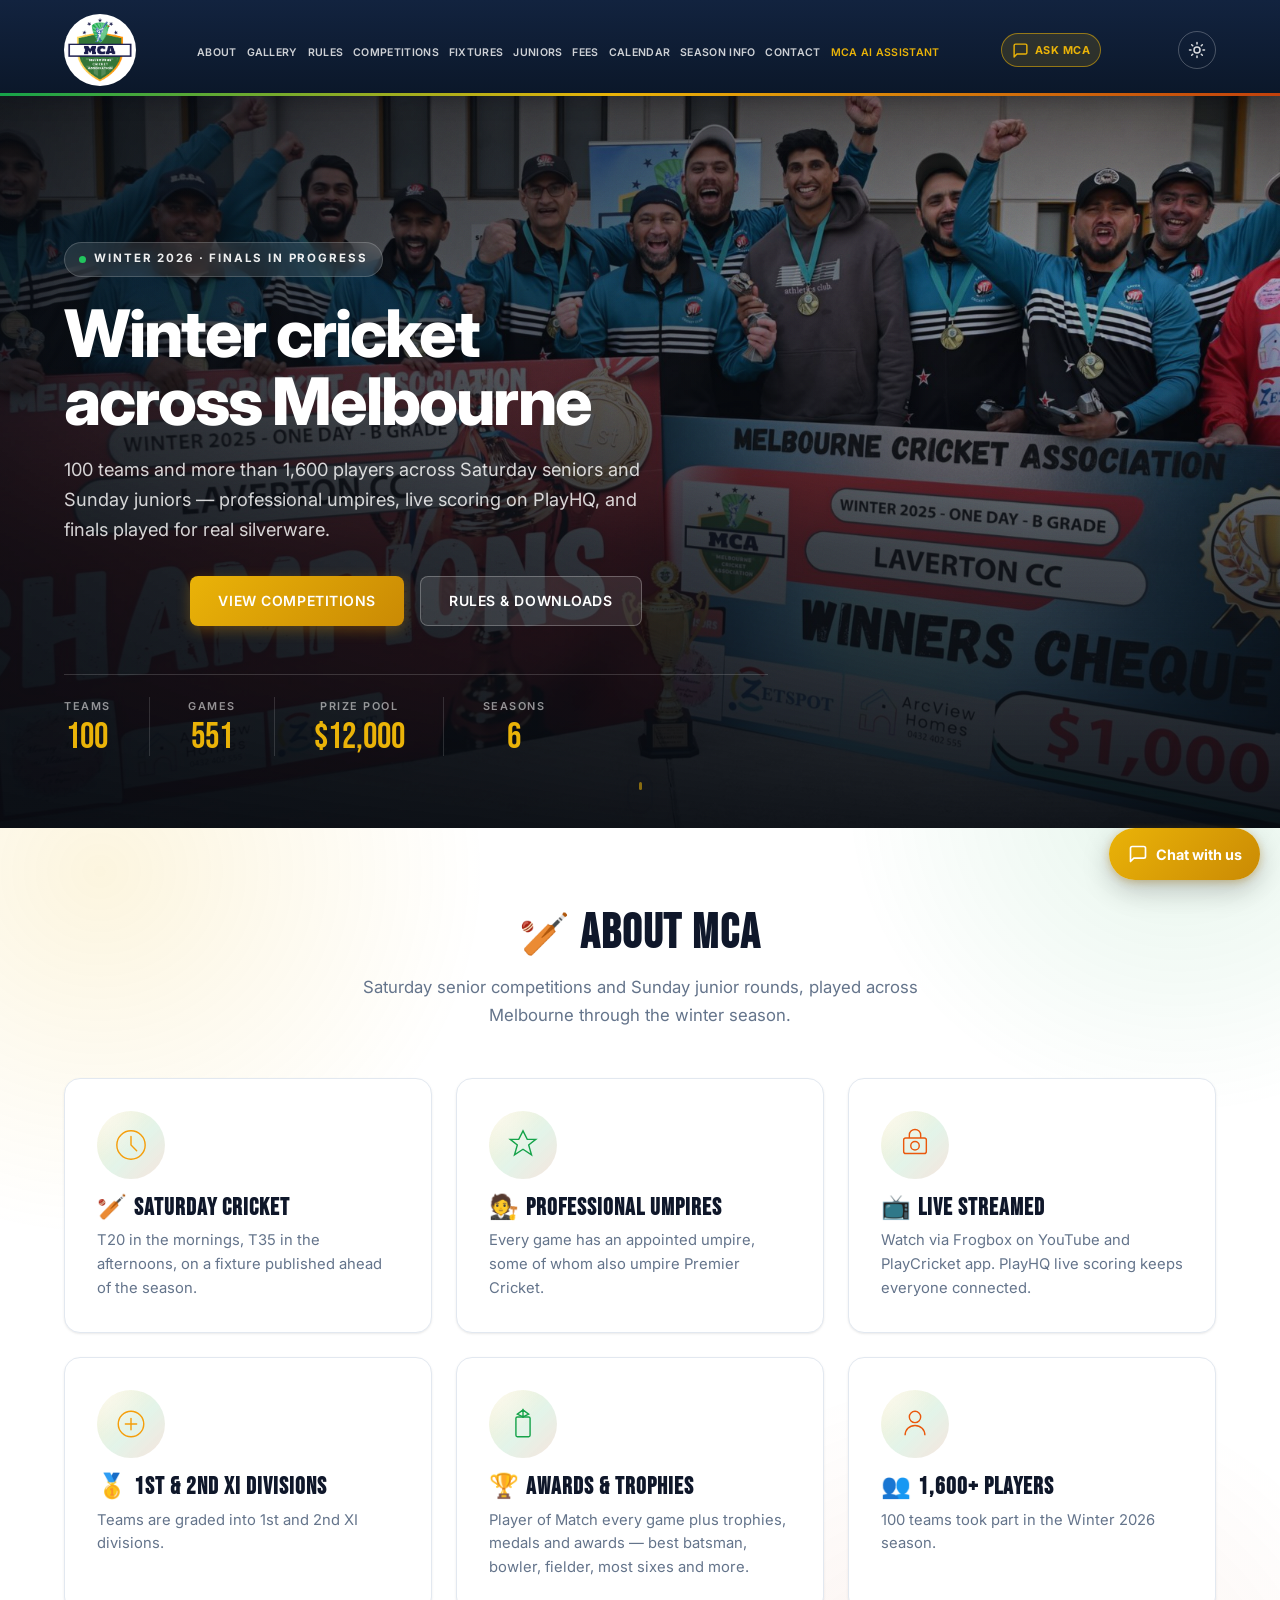
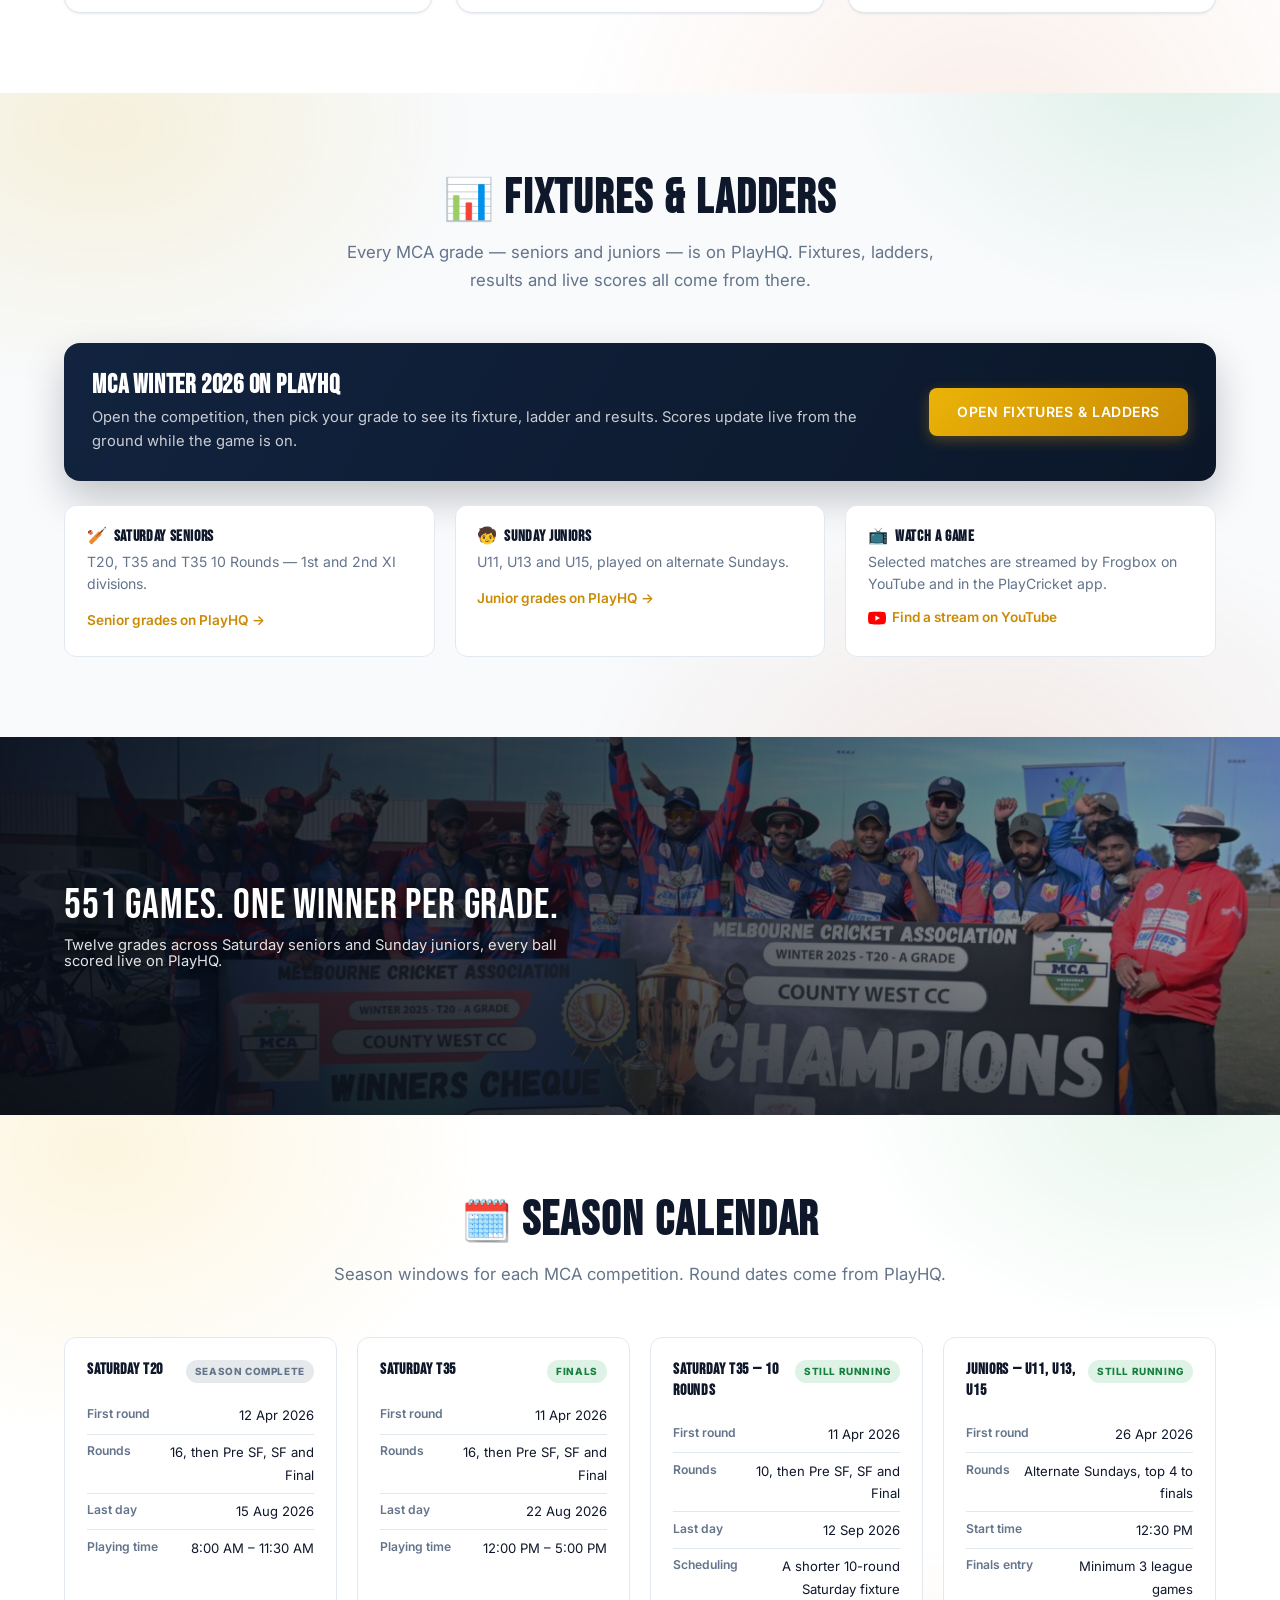
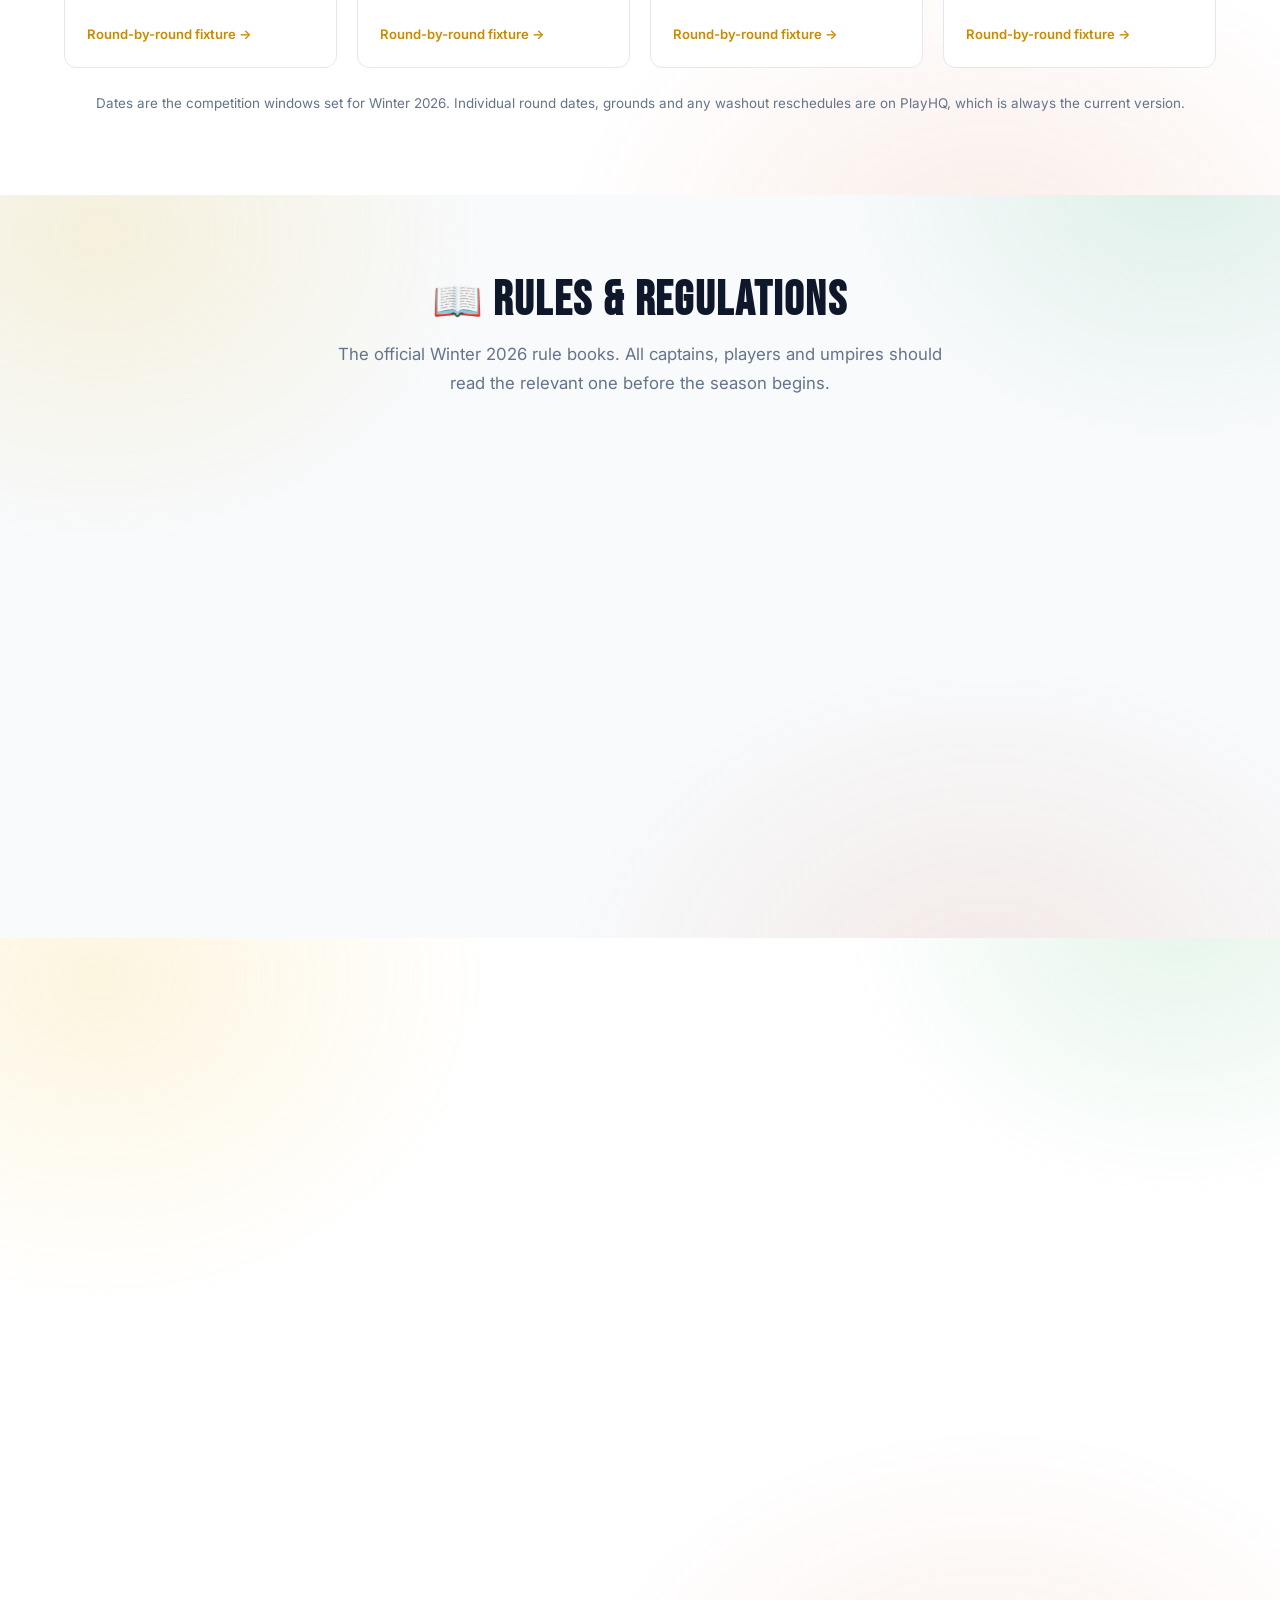
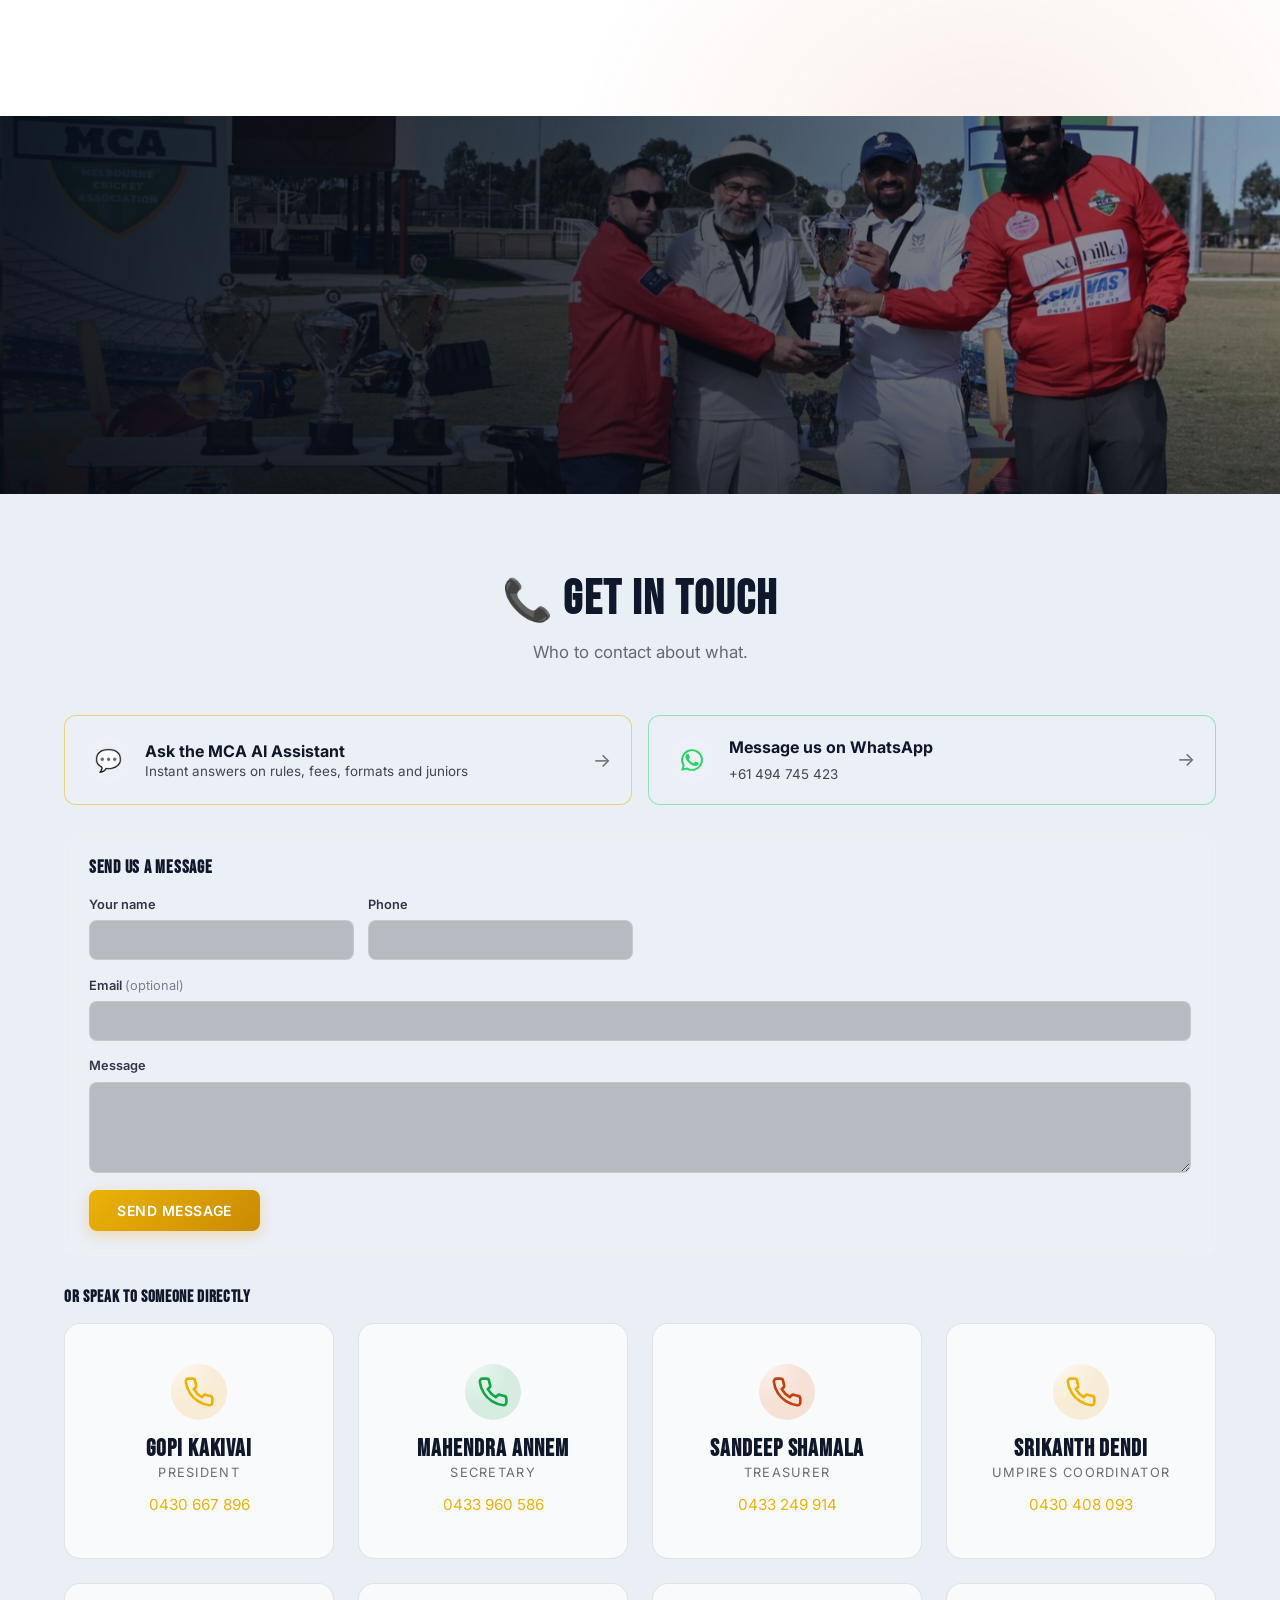
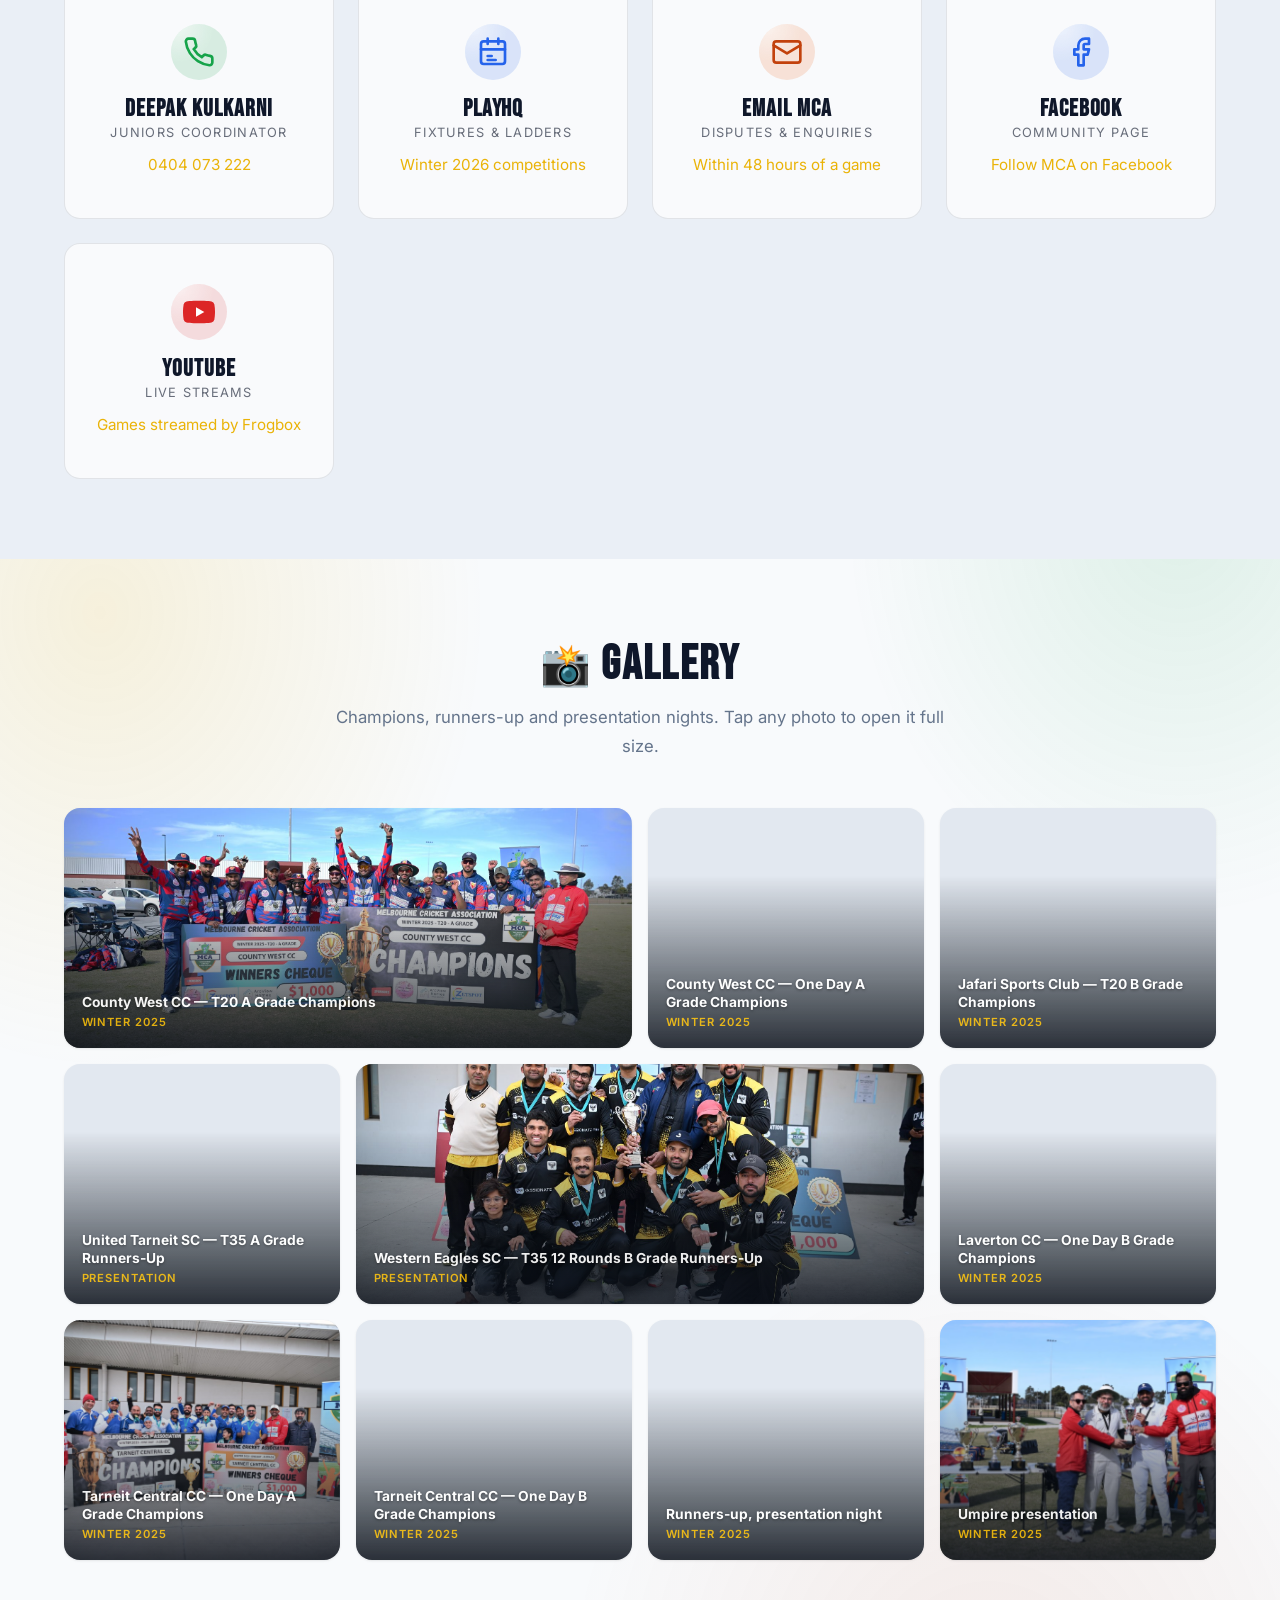
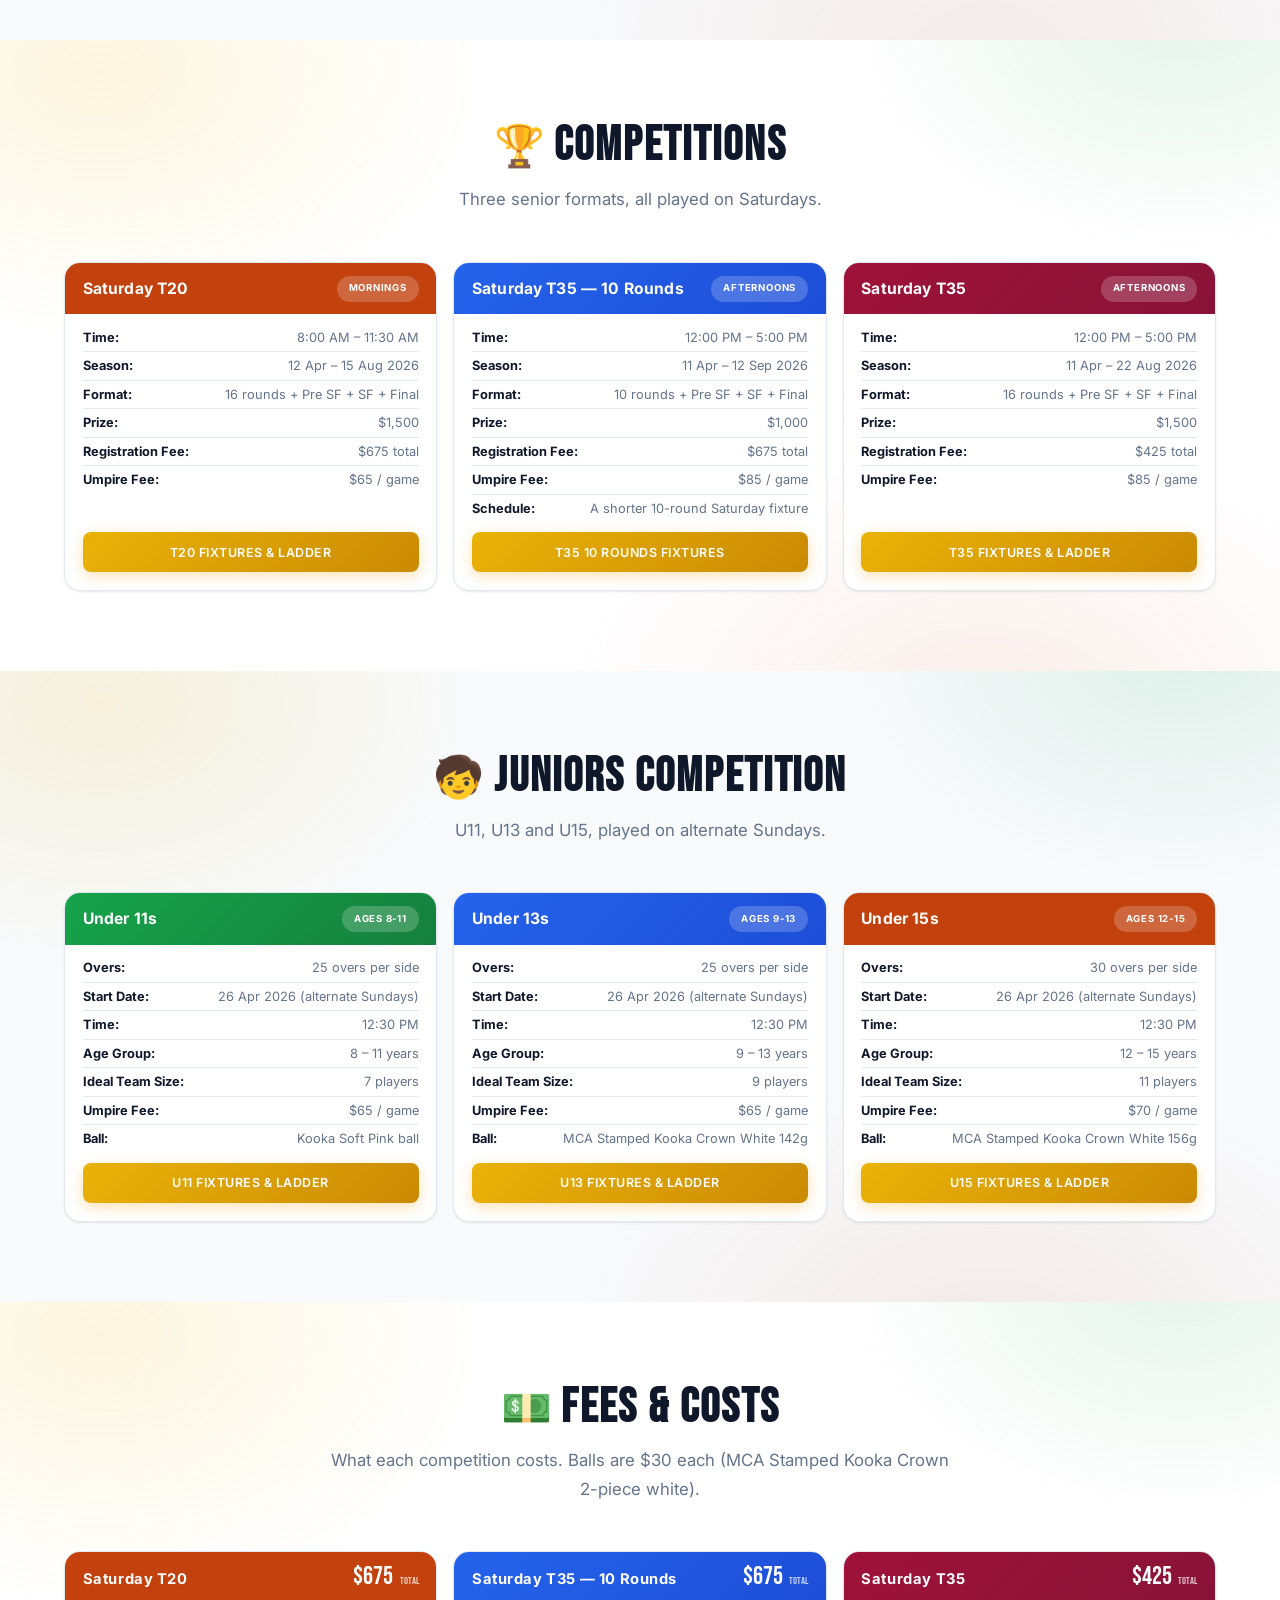
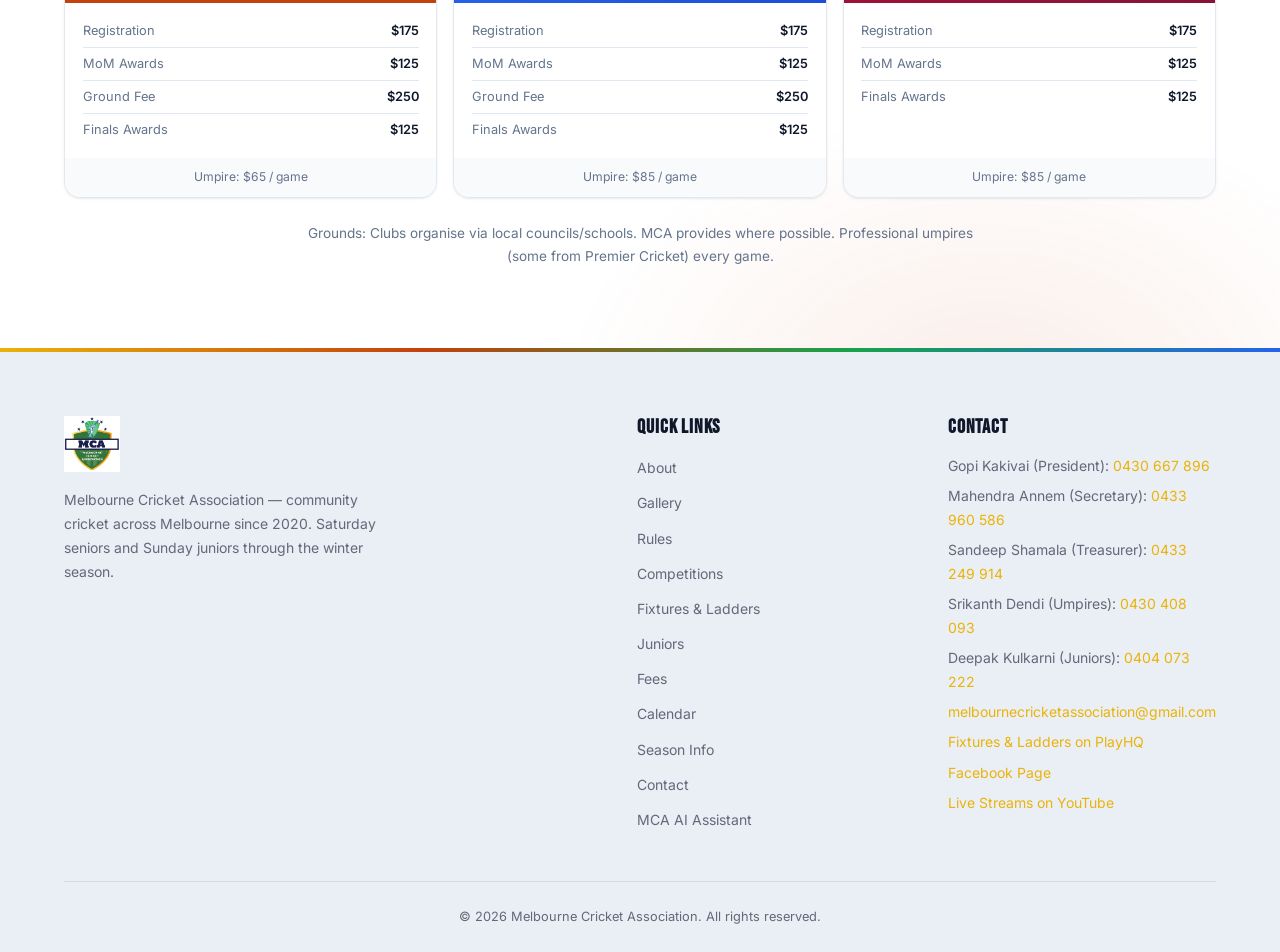
==== index.html @ 5b50fc8a "Full-bleed photo bands, and reveals that arrive from more than one direction From ktechify: same van" ====
<!DOCTYPE html>
<html lang="en">
<head>
  <script>
    (function () {
      var t = 'light';
      try { var s = localStorage.getItem('mca-theme'); if (s === 'dark' || s === 'light') t = s; } catch (e) {}
      document.documentElement.setAttribute('data-theme', t);
    })();
  </script>
  <meta charset="UTF-8" />
  <meta name="viewport" content="width=device-width, initial-scale=1.0" />
  <title>MCA — Melbourne Cricket Association | Winter 2026</title>
  <meta name="description" content="Melbourne Cricket Association — community cricket in Melbourne. 100 teams, 1600+ participants. Competition formats, playing rules, fees, junior cricket and contacts." />
  <link rel="preconnect" href="https://fonts.googleapis.com" />
  <link rel="preconnect" href="https://fonts.gstatic.com" crossorigin />
  <link href="https://fonts.googleapis.com/css2?family=Bebas+Neue&family=Inter:wght@300;400;500;600;700&display=swap" rel="stylesheet" />
  <link rel="icon" href="/favicon.ico" sizes="any" />
  <link rel="icon" type="image/png" sizes="32x32" href="/favicon-32.png" />
  <link rel="apple-touch-icon" href="/apple-touch-icon.png" />
  <meta name="theme-color" content="#0d1522" />
  <link rel="stylesheet" href="styles.css" />
</head>
<body>
  <!-- Scroll Progress Bar -->
  <div id="scroll-progress" class="scroll-progress"></div>

  <!-- Header -->
  <header id="header" class="header">
    <div class="header-inner container">
      <a href="#" class="logo">
        <img src="logo.png" alt="MCA — Melbourne Cricket Association" />
      </a>
      <nav class="nav">
        <ul class="nav-list">
          <li><a href="#about" class="nav-link">About</a></li>
          <li><a href="#gallery" class="nav-link">Gallery</a></li>
          <li><a href="#rules" class="nav-link">Rules</a></li>
          <li><a href="#competitions" class="nav-link">Competitions</a></li>
          <li><a href="#fixtures" class="nav-link">Fixtures</a></li>
          <li><a href="#juniors" class="nav-link">Juniors</a></li>
          <li><a href="#fees" class="nav-link">Fees</a></li>
          <li><a href="#calendar" class="nav-link">Calendar</a></li>
          <li><a href="#register" class="nav-link">Season Info</a></li>
          <li><a href="#contact" class="nav-link">Contact</a></li>
          <li><a href="chat.html" class="nav-link nav-link-assistant">MCA AI Assistant</a></li>
        </ul>
      </nav>
      <button id="chat-header-cta" class="ask-mca" type="button" data-chat-open aria-label="Open the MCA Assistant">
        <svg viewBox="0 0 24 24" width="17" height="17" fill="none" stroke="currentColor" stroke-width="2" stroke-linecap="round" stroke-linejoin="round">
          <path d="M21 15a2 2 0 01-2 2H7l-4 4V5a2 2 0 012-2h14a2 2 0 012 2z"/>
        </svg>
        <span>Ask MCA</span>
      </button>
        <button id="theme-toggle" class="theme-toggle" type="button" aria-label="Switch between light and dark mode">
          <svg class="theme-icon-sun" viewBox="0 0 24 24" fill="none" stroke="currentColor" stroke-width="2" stroke-linecap="round"><circle cx="12" cy="12" r="4"/><path d="M12 2v2M12 20v2M4.9 4.9l1.4 1.4M17.7 17.7l1.4 1.4M2 12h2M20 12h2M4.9 19.1l1.4-1.4M17.7 6.3l1.4-1.4"/></svg>
          <svg class="theme-icon-moon" viewBox="0 0 24 24" fill="currentColor"><path d="M21 12.8A9 9 0 1111.2 3a7 7 0 009.8 9.8z"/></svg>
        </button>
      <button id="hamburger" class="hamburger" type="button" aria-label="Open the menu" aria-expanded="false">
        <span></span><span></span><span></span>
      </button>
      <nav class="quicknav" aria-label="Quick links">
        <a href="#about" class="quicknav-link quicknav-optional">About</a>
        <a href="#gallery" class="quicknav-link">Gallery</a>
        <a href="#rules" class="quicknav-link">Rules</a>
        <a href="#fixtures" class="quicknav-link">Fixtures</a>
        <a href="#juniors" class="quicknav-link">Juniors</a>
      </nav>
    </div>
  </header>

  <!-- Hero -->
  <section class="hero" id="hero">
    <!-- Two layers so one photograph can fade into the next. The first
         carries the image inline, so with JavaScript off the hero still
         shows a photo, it simply does not rotate. -->
    <div class="hero-photo is-active" style="background-image: url('photos/hero.jpg')"></div>
    <div class="hero-photo"></div>
    <div class="hero-scrim"></div>
    <div class="hero-grain"></div>

    <div class="hero-inner container">
      <div class="hero-copy">
        <p class="hero-eyebrow hero-rise">
          <span class="live-dot"></span> Winter 2026 &middot; Finals in progress
        </p>

        <h1 class="hero-title hero-rise">
          Winter cricket<br />across Melbourne
        </h1>

        <p class="hero-lede hero-rise-2">
          100 teams and more than 1,600 players across Saturday seniors and
          Sunday juniors &mdash; professional umpires, live scoring on PlayHQ,
          and finals played for real silverware.
        </p>

        <div class="hero-ctas hero-rise-3">
          <a href="#competitions" class="btn btn-gold">View Competitions</a>
          <a href="#rules" class="btn btn-glass">Rules &amp; Downloads</a>
        </div>

        <dl class="hero-stats hero-rise-4">
          <div class="stat">
            <dt class="stat-label">Teams</dt>
            <dd><span class="hs-num" data-count="100">0</span></dd>
          </div>
          <div class="stat">
            <dt class="stat-label">Games</dt>
            <dd><span class="hs-num" data-count="551">0</span></dd>
          </div>
          <div class="stat">
            <dt class="stat-label">Prize pool</dt>
            <dd><span class="stat-dollar">$</span><span class="hs-num" data-count="12000">0</span></dd>
          </div>
          <div class="stat">
            <dt class="stat-label">Seasons</dt>
            <dd><span class="hs-num" data-count="6">0</span></dd>
          </div>
        </dl>
      </div>
    </div>

    <a href="#about" class="scroll-hint" aria-label="Scroll to content">
      <span class="mouse"><span class="mouse-wheel"></span></span>
    </a>
  </section>

  <!-- About -->
  <section id="about" class="section section-white about">
    <div class="container">
      <h2 class="section-title reveal"><span class="section-emoji" aria-hidden="true">🏏</span>About MCA</h2>
      <p class="section-subtitle reveal">Saturday senior competitions and Sunday junior rounds, played across Melbourne through the winter season.</p>
      <div class="features-grid">
        <div class="feature-card reveal">
          <div class="feature-icon">
            <svg viewBox="0 0 48 48" width="48" height="48"><circle cx="24" cy="24" r="20" fill="none" stroke="#f59e0b" stroke-width="2"/><path d="M24 12v12l8 8" stroke="#f59e0b" stroke-width="2" fill="none" stroke-linecap="round"/></svg>
          </div>
          <h3><span class="card-emoji" aria-hidden="true">🏏</span>Saturday Cricket</h3>
          <p>T20 in the mornings, T35 in the afternoons, on a fixture published ahead of the season.</p>
        </div>
        <div class="feature-card reveal">
          <div class="feature-icon">
            <svg viewBox="0 0 48 48" width="48" height="48"><path d="M24 4L30 16H42L32 24l4 14-12-8-12 8 4-14L6 16h12z" fill="none" stroke="#16a34a" stroke-width="2"/></svg>
          </div>
          <h3><span class="card-emoji" aria-hidden="true">🧑‍⚖️</span>Professional Umpires</h3>
          <p>Every game has an appointed umpire, some of whom also umpire Premier Cricket.</p>
        </div>
        <div class="feature-card reveal">
          <div class="feature-icon">
            <svg viewBox="0 0 48 48" width="48" height="48"><rect x="8" y="14" width="32" height="22" rx="3" fill="none" stroke="#ea580c" stroke-width="2"/><circle cx="24" cy="25" r="6" fill="none" stroke="#ea580c" stroke-width="2"/><path d="M16 14V10a8 8 0 0116 0v4" fill="none" stroke="#ea580c" stroke-width="2"/></svg>
          </div>
          <h3><span class="card-emoji" aria-hidden="true">📺</span>Live Streamed</h3>
          <p>Watch via Frogbox on YouTube and PlayCricket app. PlayHQ live scoring keeps everyone connected.</p>
        </div>
        <div class="feature-card reveal">
          <div class="feature-icon">
            <svg viewBox="0 0 48 48" width="48" height="48"><circle cx="24" cy="24" r="18" fill="none" stroke="#f59e0b" stroke-width="2"/><path d="M16 24h16M24 16v16" stroke="#f59e0b" stroke-width="2" stroke-linecap="round"/></svg>
          </div>
          <h3><span class="card-emoji" aria-hidden="true">🥇</span>1st &amp; 2nd XI Divisions</h3>
          <p>Teams are graded into 1st and 2nd XI divisions.</p>
        </div>
        <div class="feature-card reveal">
          <div class="feature-icon">
            <svg viewBox="0 0 48 48" width="48" height="48"><path d="M24 4v10l8-4zM24 4v10l-8-4z" fill="none" stroke="#16a34a" stroke-width="2"/><rect x="14" y="14" width="20" height="28" rx="2" fill="none" stroke="#16a34a" stroke-width="2"/></svg>
          </div>
          <h3><span class="card-emoji" aria-hidden="true">🏆</span>Awards &amp; Trophies</h3>
          <p>Player of Match every game plus trophies, medals and awards — best batsman, bowler, fielder, most sixes and more.</p>
        </div>
        <div class="feature-card reveal">
          <div class="feature-icon">
            <svg viewBox="0 0 48 48" width="48" height="48"><circle cx="24" cy="14" r="8" fill="none" stroke="#ea580c" stroke-width="2"/><path d="M10 40c0-8 6-14 14-14s14 6 14 14" fill="none" stroke="#ea580c" stroke-width="2"/></svg>
          </div>
          <h3><span class="card-emoji" aria-hidden="true">👥</span>1,600+ Players</h3>
          <p>100 teams took part in the Winter 2026 season.</p>
        </div>
      </div>
    </div>
  </section>

  <!-- Fixtures & Ladders -->
  <section id="fixtures" class="section section-light fixtures">
    <div class="container">
      <h2 class="section-title reveal"><span class="section-emoji" aria-hidden="true">📊</span>Fixtures &amp; Ladders</h2>
      <p class="section-subtitle reveal">Every MCA grade — seniors and juniors — is on PlayHQ. Fixtures, ladders, results and live scores all come from there.</p>

      <div class="fixtures-main reveal reveal-scale">
        <div class="fixtures-main-text">
          <h3>MCA Winter 2026 on PlayHQ</h3>
          <p>
            Open the competition, then pick your grade to see its fixture, ladder and results.
            Scores update live from the ground while the game is on.
          </p>
        </div>
        <a href="https://www.playhq.com/cricket-australia/org/melbourne-cricket-association/mca-winter-competitions-winter-2026/172c9624" target="_blank" rel="noopener" class="btn btn-gold fixtures-cta">Open Fixtures &amp; Ladders</a>
      </div>

      <div class="fixtures-grid">
        <div class="fixture-card reveal">
          <h4><span class="card-emoji" aria-hidden="true">🏏</span>Saturday seniors</h4>
          <p>T20, T35 and T35 10 Rounds &mdash; 1st and 2nd XI divisions.</p>
          <a href="https://www.playhq.com/cricket-australia/org/melbourne-cricket-association/mca-winter-competitions-winter-2026/172c9624" target="_blank" rel="noopener">Senior grades on PlayHQ &rarr;</a>
        </div>
        <div class="fixture-card reveal">
          <h4><span class="card-emoji" aria-hidden="true">🧒</span>Sunday juniors</h4>
          <p>U11, U13 and U15, played on alternate Sundays.</p>
          <a href="https://www.playhq.com/cricket-australia/org/melbourne-cricket-association/mca-winter-competitions-winter-2026/172c9624" target="_blank" rel="noopener">Junior grades on PlayHQ &rarr;</a>
        </div>
        <div class="fixture-card reveal">
          <h4><span class="card-emoji" aria-hidden="true">📺</span>Watch a game</h4>
          <p>Selected matches are streamed by Frogbox on YouTube and in the PlayCricket app.</p>
          <a href="https://www.youtube.com/results?search_query=melbourne+cricket+association+frogbox" target="_blank" rel="noopener" class="link-youtube"><svg viewBox="0 0 24 24" width="18" height="18" aria-hidden="true"><path d="M23.5 6.2a3 3 0 00-2.1-2.1C19.5 3.5 12 3.5 12 3.5s-7.5 0-9.4.6A3 3 0 00.5 6.2 31 31 0 000 12a31 31 0 00.5 5.8 3 3 0 002.1 2.1c1.9.6 9.4.6 9.4.6s7.5 0 9.4-.6a3 3 0 002.1-2.1A31 31 0 0024 12a31 31 0 00-.5-5.8z" fill="currentColor"/><path d="M9.75 15.5l6.25-3.5-6.25-3.5z" fill="#fff"/></svg>Find a stream on YouTube</a>
        </div>
      </div>
    </div>
  </section>

  <!-- Season Calendar -->

  <div class="img-divider" aria-hidden="true">
    <div class="img-divider-photo" style="background-image: url('photos/county-west-t20-a-grade-champions.jpg')"></div>
    <div class="img-divider-scrim"></div>
    <div class="img-divider-inner">
      <p class="reveal reveal-left">551 games. One winner per grade.<span>Twelve grades across Saturday seniors and Sunday juniors, every ball scored live on PlayHQ.</span></p>
    </div>
  </div>
  <section id="calendar" class="section section-white calendar">
    <div class="container">
      <h2 class="section-title reveal"><span class="section-emoji" aria-hidden="true">🗓️</span>Season Calendar</h2>
      <p class="section-subtitle reveal">Season windows for each MCA competition. Round dates come from PlayHQ.</p>
      <div class="calendar-grid">
        <div class="cal-card reveal">
          <div class="cal-card-top">
            <h3>Saturday T20</h3>
            <span class="cal-status cal-status-done">Season complete</span>
          </div>
          <dl class="cal-dl">
            <div><dt>First round</dt><dd>12 Apr 2026</dd></div>
            <div><dt>Rounds</dt><dd>16, then Pre SF, SF and Final</dd></div>
            <div><dt>Last day</dt><dd>15 Aug 2026</dd></div>
            <div><dt>Playing time</dt><dd>8:00 AM &ndash; 11:30 AM</dd></div>
          </dl>
          <a href="https://www.playhq.com/cricket-australia/org/melbourne-cricket-association/mca-winter-competitions-winter-2026/172c9624" target="_blank" rel="noopener">Round-by-round fixture &rarr;</a>
        </div>

        <div class="cal-card reveal">
          <div class="cal-card-top">
            <h3>Saturday T35</h3>
            <span class="cal-status cal-status-now">Finals</span>
          </div>
          <dl class="cal-dl">
            <div><dt>First round</dt><dd>11 Apr 2026</dd></div>
            <div><dt>Rounds</dt><dd>16, then Pre SF, SF and Final</dd></div>
            <div><dt>Last day</dt><dd>22 Aug 2026</dd></div>
            <div><dt>Playing time</dt><dd>12:00 PM &ndash; 5:00 PM</dd></div>
          </dl>
          <a href="https://www.playhq.com/cricket-australia/org/melbourne-cricket-association/mca-winter-competitions-winter-2026/172c9624" target="_blank" rel="noopener">Round-by-round fixture &rarr;</a>
        </div>

        <div class="cal-card reveal">
          <div class="cal-card-top">
            <h3>Saturday T35 &mdash; 10 Rounds</h3>
            <span class="cal-status cal-status-now">Still running</span>
          </div>
          <dl class="cal-dl">
            <div><dt>First round</dt><dd>11 Apr 2026</dd></div>
            <div><dt>Rounds</dt><dd>10, then Pre SF, SF and Final</dd></div>
            <div><dt>Last day</dt><dd>12 Sep 2026</dd></div>
            <div><dt>Scheduling</dt><dd>A shorter 10-round Saturday fixture</dd></div>
          </dl>
          <a href="https://www.playhq.com/cricket-australia/org/melbourne-cricket-association/mca-winter-competitions-winter-2026/172c9624" target="_blank" rel="noopener">Round-by-round fixture &rarr;</a>
        </div>

        <div class="cal-card reveal">
          <div class="cal-card-top">
            <h3>Juniors &mdash; U11, U13, U15</h3>
            <span class="cal-status cal-status-now">Still running</span>
          </div>
          <dl class="cal-dl">
            <div><dt>First round</dt><dd>26 Apr 2026</dd></div>
            <div><dt>Rounds</dt><dd>Alternate Sundays, top 4 to finals</dd></div>
            <div><dt>Start time</dt><dd>12:30 PM</dd></div>
            <div><dt>Finals entry</dt><dd>Minimum 3 league games</dd></div>
          </dl>
          <a href="https://www.playhq.com/cricket-australia/org/melbourne-cricket-association/mca-winter-competitions-winter-2026/172c9624" target="_blank" rel="noopener">Round-by-round fixture &rarr;</a>
        </div>
      </div>

      <p class="cal-note reveal">
        Dates are the competition windows set for Winter 2026. Individual round dates,
        grounds and any washout reschedules are on PlayHQ, which is always the current
        version.
      </p>
    </div>
  </section>

  <!-- Rules -->
  <section id="rules" class="section section-light rules">
    <div class="container">
      <h2 class="section-title reveal"><span class="section-emoji" aria-hidden="true">📖</span>Rules &amp; Regulations</h2>
      <p class="section-subtitle reveal">The official Winter 2026 rule books. All captains, players and umpires should read the relevant one before the season begins.</p>

      <div class="rules-card reveal">
        <div class="rules-icon">
          <svg viewBox="0 0 64 80" width="64" height="80">
            <rect x="4" y="4" width="48" height="64" rx="4" fill="none" stroke="#ea580c" stroke-width="2.5"/>
            <path d="M52 20h8v56a4 4 0 01-4 4H16" fill="none" stroke="#ea580c" stroke-width="2.5"/>
            <path d="M16 18h24M16 26h20M16 34h24M16 42h16" stroke="#f59e0b" stroke-width="2" stroke-linecap="round"/>
            <text x="28" y="58" text-anchor="middle" fill="#ea580c" font-family="Bebas Neue, sans-serif" font-size="14">PDF</text>
          </svg>
        </div>
        <div class="rules-text">
          <h3>Seniors — One Day (T35) &amp; T20</h3>
          <p>Formats, powerplays, fielding restrictions, game times, DLS, fees and discipline for the Saturday senior competitions. <strong>Winter 2026, v1.0</strong> · 10 pages.</p>
        </div>
        <a href="rules/MCA-Winter-2026-T35-and-T20-Rules-v1.0.pdf" class="btn btn-gold rules-btn" download>Download Seniors Rules</a>
      </div>

      <div class="rules-card reveal">
        <div class="rules-icon">
          <svg viewBox="0 0 64 80" width="64" height="80">
            <rect x="4" y="4" width="48" height="64" rx="4" fill="none" stroke="#16a34a" stroke-width="2.5"/>
            <path d="M52 20h8v56a4 4 0 01-4 4H16" fill="none" stroke="#16a34a" stroke-width="2.5"/>
            <path d="M16 18h24M16 26h20M16 34h24M16 42h16" stroke="#22c55e" stroke-width="2" stroke-linecap="round"/>
            <text x="28" y="58" text-anchor="middle" fill="#16a34a" font-family="Bebas Neue, sans-serif" font-size="14">PDF</text>
          </svg>
        </div>
        <div class="rules-text">
          <h3>Juniors — U11, U13 &amp; U15</h3>
          <p>Age groups and DOB windows, batter retirement, wicket caps, pitch and boundary sizes, child safety and code of behaviour. <strong>Winter 2026, v0.4</strong> · 9 pages.</p>
        </div>
        <a href="rules/MCA-Juniors-Winter-2026-Rules-v0.4.pdf" class="btn btn-gold rules-btn" download>Download Juniors Rules</a>
      </div>

      <p class="rules-ask reveal">
        Got a question mid-game? <a href="chat.html">Ask the MCA Assistant</a> —
        it answers from these rule books and tells you which section it came from.
      </p>
    </div>
  </section>

  <!-- Season Information -->
  <section id="register" class="section section-white season">
    <div class="container">
      <h2 class="section-title reveal"><span class="section-emoji" aria-hidden="true">📣</span>Season Information</h2>
      <p class="section-subtitle reveal">Where things stand in the Winter 2026 season, and how to hear about the next one.</p>

      <div class="season-grid">
        <div class="season-card season-card-wide reveal">
          <span class="season-badge season-badge-closed">Registrations closed</span>
          <h3>Winter 2026 is in its final rounds</h3>
          <p>
            Team registrations for Winter 2026 have closed and the season is in its
            closing stages. Saturday T20 is playing its final, Saturday T35 is into its
            finals, and Saturday T35 &mdash; 10 Rounds continues into September. Junior
            rounds run on alternate Sundays.
          </p>
          <p>
            Live fixtures, ladders, results and finals are published on PlayHQ &mdash;
            that is the place to follow how your team is going.
          </p>
          <a href="https://www.playhq.com/cricket-australia/org/melbourne-cricket-association/mca-winter-competitions-winter-2026/172c9624"
             target="_blank" rel="noopener" class="btn btn-gold">Fixtures, Ladders &amp; Results</a>
        </div>

        <div class="season-card reveal">
          <span class="season-badge season-badge-next">Next season</span>
          <h3>Playing with MCA next season</h3>
          <p>
            New teams are always welcome. Registration dates for the next season have not
            been announced yet &mdash; follow the Facebook page or speak to a committee
            member and we will let you know when they open.
          </p>
          <div class="season-actions">
            <a href="https://www.facebook.com/melbournecricketassociation" target="_blank" rel="noopener" class="btn btn-outline-dark">Follow on Facebook</a>
            <a href="#contact" class="btn btn-outline-dark">Contact the Committee</a>
          </div>
        </div>
      </div>

      <p class="season-note reveal">
        Planning ahead? The <a href="#competitions">competition formats</a>,
        <a href="#fees">fees</a> and <a href="#rules">rule books</a> below are from Winter 2026
        and give a good picture of how an MCA season runs. Details for the next season are
        confirmed closer to the time.
      </p>
    </div>
  </section>

  <!-- Contact -->

  <div class="img-divider" aria-hidden="true">
    <div class="img-divider-photo" style="background-image: url('photos/umpire-presentation.jpg')"></div>
    <div class="img-divider-scrim"></div>
    <div class="img-divider-inner">
      <p class="reveal reveal-left">Every game has an umpire.<span>Appointed for every fixture, some of them Premier Cricket umpires.</span></p>
    </div>
  </div>
  <section id="contact" class="section section-dark contact">
    <div class="container">
      <h2 class="section-title reveal"><span class="section-emoji" aria-hidden="true">📞</span>Get in Touch</h2>
      <p class="section-subtitle reveal">Who to contact about what.</p>
      <!-- The three ways we would rather people reached us, before the phone list -->
      <div class="contact-lead">
        <button type="button" class="contact-primary contact-primary-chat reveal reveal-left" data-chat-open>
          <span class="contact-primary-icon" aria-hidden="true">💬</span>
          <span class="contact-primary-text">
            <strong>Ask the MCA AI Assistant</strong>
            <span>Instant answers on rules, fees, formats and juniors</span>
          </span>
          <span class="contact-primary-go" aria-hidden="true">&rarr;</span>
        </button>

        <a class="contact-primary contact-primary-wa reveal reveal-right"
           href="https://wa.me/61494745423" target="_blank" rel="noopener">
          <span class="contact-primary-icon" aria-hidden="true">
            <svg viewBox="0 0 24 24" width="26" height="26" fill="currentColor"><path d="M17.5 14.4c-.3-.15-1.77-.87-2.04-.97-.27-.1-.47-.15-.67.15s-.77.96-.94 1.16-.35.22-.65.07a8.2 8.2 0 01-2.4-1.48 9 9 0 01-1.66-2.07c-.17-.3 0-.46.13-.6.14-.14.3-.35.45-.53.15-.18.2-.3.3-.5.1-.2.05-.38-.02-.53-.08-.15-.67-1.62-.92-2.22-.24-.58-.49-.5-.67-.51h-.57c-.2 0-.52.07-.8.37-.27.3-1.04 1.02-1.04 2.48s1.07 2.88 1.22 3.08c.15.2 2.1 3.2 5.08 4.49.71.3 1.26.49 1.7.63.71.22 1.36.19 1.87.12.57-.09 1.77-.72 2.02-1.42.25-.7.25-1.3.17-1.42-.07-.13-.27-.2-.57-.35z"/><path d="M12 2a10 10 0 00-8.6 15.07L2 22l5.05-1.32A10 10 0 1012 2zm0 18.2a8.2 8.2 0 01-4.18-1.14l-.3-.18-3 .79.8-2.92-.2-.31A8.2 8.2 0 1112 20.2z"/></svg>
          </span>
          <span class="contact-primary-text">
            <strong>Message us on WhatsApp</strong>
            <span>+61 494 745 423</span>
          </span>
          <span class="contact-primary-go" aria-hidden="true">&rarr;</span>
        </a>
      </div>

      <!-- Contact form: posts to the Worker, which relays it to the inbox -->
      <form id="contact-form" class="contact-form reveal reveal-scale" novalidate>
        <h3>Send us a message</h3>
        <div class="contact-form-grid">
          <label class="field">
            <span>Your name</span>
            <input type="text" name="name" autocomplete="name" required />
          </label>
          <label class="field">
            <span>Phone</span>
            <input type="tel" name="phone" autocomplete="tel" required />
          </label>
          <label class="field field-wide">
            <span>Email <em>(optional)</em></span>
            <input type="email" name="email" autocomplete="email" />
          </label>
          <label class="field field-wide">
            <span>Message</span>
            <textarea name="message" rows="4" required></textarea>
          </label>
        </div>
        <!-- Left empty by people, filled in by bots -->
        <input type="text" name="honey" class="contact-honey" tabindex="-1" autocomplete="off" aria-hidden="true" />
        <div class="contact-form-foot">
          <button type="submit" class="btn btn-gold">Send message</button>
          <p id="contact-form-status" class="contact-form-status" role="status"></p>
        </div>
      </form>

      <h3 class="contact-people-head reveal">Or speak to someone directly</h3>
      <div class="contact-grid">
        <a href="tel:0430667896" class="contact-card reveal">
          <div class="contact-icon contact-icon-gold">
            <svg viewBox="0 0 24 24" width="32" height="32"><path d="M22 16.92v3a2 2 0 01-2.18 2 19.79 19.79 0 01-8.63-3.07 19.5 19.5 0 01-6-6A19.79 19.79 0 012.12 4.18 2 2 0 014.11 2h3a2 2 0 012 1.72c.127.96.362 1.903.7 2.81a2 2 0 01-.45 2.11L8.09 9.91a16 16 0 006 6l1.27-1.27a2 2 0 012.11-.45c.907.338 1.85.573 2.81.7A2 2 0 0122 16.92z" fill="none" stroke="currentColor" stroke-width="2"/></svg>
          </div>
          <h3>Gopi Kakivai</h3>
          <p class="contact-role">President</p>
          <p class="contact-detail">0430 667 896</p>
        </a>
        <a href="tel:0433960586" class="contact-card reveal">
          <div class="contact-icon contact-icon-green">
            <svg viewBox="0 0 24 24" width="32" height="32"><path d="M22 16.92v3a2 2 0 01-2.18 2 19.79 19.79 0 01-8.63-3.07 19.5 19.5 0 01-6-6A19.79 19.79 0 012.12 4.18 2 2 0 014.11 2h3a2 2 0 012 1.72c.127.96.362 1.903.7 2.81a2 2 0 01-.45 2.11L8.09 9.91a16 16 0 006 6l1.27-1.27a2 2 0 012.11-.45c.907.338 1.85.573 2.81.7A2 2 0 0122 16.92z" fill="none" stroke="currentColor" stroke-width="2"/></svg>
          </div>
          <h3>Mahendra Annem</h3>
          <p class="contact-role">Secretary</p>
          <p class="contact-detail">0433 960 586</p>
        </a>
        <a href="tel:0433249914" class="contact-card reveal">
          <div class="contact-icon contact-icon-orange">
            <svg viewBox="0 0 24 24" width="32" height="32"><path d="M22 16.92v3a2 2 0 01-2.18 2 19.79 19.79 0 01-8.63-3.07 19.5 19.5 0 01-6-6A19.79 19.79 0 012.12 4.18 2 2 0 014.11 2h3a2 2 0 012 1.72c.127.96.362 1.903.7 2.81a2 2 0 01-.45 2.11L8.09 9.91a16 16 0 006 6l1.27-1.27a2 2 0 012.11-.45c.907.338 1.85.573 2.81.7A2 2 0 0122 16.92z" fill="none" stroke="currentColor" stroke-width="2"/></svg>
          </div>
          <h3>Sandeep Shamala</h3>
          <p class="contact-role">Treasurer</p>
          <p class="contact-detail">0433 249 914</p>
        </a>
        <a href="tel:0430408093" class="contact-card reveal">
          <div class="contact-icon contact-icon-gold">
            <svg viewBox="0 0 24 24" width="32" height="32"><path d="M22 16.92v3a2 2 0 01-2.18 2 19.79 19.79 0 01-8.63-3.07 19.5 19.5 0 01-6-6A19.79 19.79 0 012.12 4.18 2 2 0 014.11 2h3a2 2 0 012 1.72c.127.96.362 1.903.7 2.81a2 2 0 01-.45 2.11L8.09 9.91a16 16 0 006 6l1.27-1.27a2 2 0 012.11-.45c.907.338 1.85.573 2.81.7A2 2 0 0122 16.92z" fill="none" stroke="currentColor" stroke-width="2"/></svg>
          </div>
          <h3>Srikanth Dendi</h3>
          <p class="contact-role">Umpires Coordinator</p>
          <p class="contact-detail">0430 408 093</p>
        </a>
        <a href="tel:0404073222" class="contact-card reveal">
          <div class="contact-icon contact-icon-green">
            <svg viewBox="0 0 24 24" width="32" height="32"><path d="M22 16.92v3a2 2 0 01-2.18 2 19.79 19.79 0 01-8.63-3.07 19.5 19.5 0 01-6-6A19.79 19.79 0 012.12 4.18 2 2 0 014.11 2h3a2 2 0 012 1.72c.127.96.362 1.903.7 2.81a2 2 0 01-.45 2.11L8.09 9.91a16 16 0 006 6l1.27-1.27a2 2 0 012.11-.45c.907.338 1.85.573 2.81.7A2 2 0 0122 16.92z" fill="none" stroke="currentColor" stroke-width="2"/></svg>
          </div>
          <h3>Deepak Kulkarni</h3>
          <p class="contact-role">Juniors Coordinator</p>
          <p class="contact-detail">0404 073 222</p>
        </a>
        <a href="https://www.playhq.com/cricket-australia/org/melbourne-cricket-association/mca-winter-competitions-winter-2026/172c9624" target="_blank" rel="noopener" class="contact-card reveal">
          <div class="contact-icon contact-icon-blue">
            <svg viewBox="0 0 24 24" width="32" height="32"><rect x="3" y="4" width="18" height="17" rx="2" fill="none" stroke="currentColor" stroke-width="2"/><path d="M3 10h18M8 2v4M16 2v4M8 15h3M8 18h6" stroke="currentColor" stroke-width="2" stroke-linecap="round"/></svg>
          </div>
          <h3>PlayHQ</h3>
          <p class="contact-role">Fixtures &amp; Ladders</p>
          <p class="contact-detail">Winter 2026 competitions</p>
        </a>
        <a href="mailto:melbournecricketassociation@gmail.com" class="contact-card reveal">
          <div class="contact-icon contact-icon-orange">
            <svg viewBox="0 0 24 24" width="32" height="32"><rect x="2" y="4" width="20" height="16" rx="2" fill="none" stroke="currentColor" stroke-width="2"/><path d="M2 7l10 6 10-6" fill="none" stroke="currentColor" stroke-width="2" stroke-linecap="round" stroke-linejoin="round"/></svg>
          </div>
          <h3>Email MCA</h3>
          <p class="contact-role">Disputes &amp; Enquiries</p>
          <p class="contact-detail">Within 48 hours of a game</p>
        </a>
        <a href="https://www.facebook.com/melbournecricketassociation" target="_blank" rel="noopener" class="contact-card reveal">
          <div class="contact-icon contact-icon-blue">
            <svg viewBox="0 0 24 24" width="32" height="32"><path d="M18 2h-3a5 5 0 00-5 5v3H7v4h3v8h4v-8h3l1-4h-4V7a1 1 0 011-1h3z" fill="none" stroke="currentColor" stroke-width="2" stroke-linecap="round" stroke-linejoin="round"/></svg>
          </div>
          <h3>Facebook</h3>
          <p class="contact-role">Community Page</p>
          <p class="contact-detail">Follow MCA on Facebook</p>
        </a>
        <a href="https://www.youtube.com/results?search_query=melbourne+cricket+association+frogbox" target="_blank" rel="noopener" class="contact-card reveal">
          <div class="contact-icon contact-icon-red">
            <svg viewBox="0 0 24 24" width="32" height="32"><path d="M23.5 6.2a3 3 0 00-2.1-2.1C19.5 3.5 12 3.5 12 3.5s-7.5 0-9.4.6A3 3 0 00.5 6.2 31 31 0 000 12a31 31 0 00.5 5.8 3 3 0 002.1 2.1c1.9.6 9.4.6 9.4.6s7.5 0 9.4-.6a3 3 0 002.1-2.1A31 31 0 0024 12a31 31 0 00-.5-5.8z" fill="currentColor"/><path d="M9.75 15.5l6.25-3.5-6.25-3.5z" fill="#fff"/></svg>
          </div>
          <h3>YouTube</h3>
          <p class="contact-role">Live Streams</p>
          <p class="contact-detail">Games streamed by Frogbox</p>
        </a>
      </div>
    </div>
  </section>

  <!-- Gallery -->
  <section id="gallery" class="section section-light gallery">
    <div class="container">
      <h2 class="section-title reveal reveal-scale"><span class="section-emoji" aria-hidden="true">📸</span>Gallery</h2>
      <p class="section-subtitle reveal">Champions, runners-up and presentation nights. Tap any photo to open it full size.</p>
      <div class="gallery-grid">
        <figure class="gallery-item gallery-item-wide reveal">
          <img src="photos/county-west-t20-a-grade-champions.jpg" alt="County West CC with the Winter 2025 T20 A Grade championship banner" loading="lazy" decoding="async" />
          <figcaption class="gallery-overlay">
            <span>County West CC — T20 A Grade Champions</span>
            <em>Winter 2025</em>
          </figcaption>
        </figure>
        <figure class="gallery-item reveal">
          <img src="photos/county-west-t35-a-grade-champions.jpg" alt="County West CC with the Winter 2025 One Day A Grade championship banner" loading="lazy" decoding="async" />
          <figcaption class="gallery-overlay">
            <span>County West CC — One Day A Grade Champions</span>
            <em>Winter 2025</em>
          </figcaption>
        </figure>
        <figure class="gallery-item reveal">
          <img src="photos/jafari-hoppers-crossing-t20-b-grade-champions.jpg" alt="Jafari Sports Club with the Winter 2025 T20 B Grade championship banner" loading="lazy" decoding="async" />
          <figcaption class="gallery-overlay">
            <span>Jafari Sports Club — T20 B Grade Champions</span>
            <em>Winter 2025</em>
          </figcaption>
        </figure>
        <figure class="gallery-item reveal">
          <img src="photos/united-tarneit-t35-a-grade-runners-up.jpg" alt="United Tarneit SC with their runners-up trophies" loading="lazy" decoding="async" />
          <figcaption class="gallery-overlay">
            <span>United Tarneit SC — T35 A Grade Runners-Up</span>
            <em>Presentation</em>
          </figcaption>
        </figure>
        <figure class="gallery-item gallery-item-wide reveal">
          <img src="photos/western-eagles-t35-12-rounds-b-grade-runners-up.jpg" alt="Western Eagles SC with their runners-up trophy" loading="lazy" decoding="async" />
          <figcaption class="gallery-overlay">
            <span>Western Eagles SC — T35 12 Rounds B Grade Runners-Up</span>
            <em>Presentation</em>
          </figcaption>
        </figure>
        <figure class="gallery-item reveal">
          <img src="photos/laverton-champions.jpg" alt="Laverton CC - One Day B Grade Champions, Winter 2025" loading="lazy" decoding="async" />
          <figcaption class="gallery-overlay">
            <span>Laverton CC — One Day B Grade Champions</span>
            <em>Winter 2025</em>
          </figcaption>
        </figure>
        <figure class="gallery-item reveal">
          <img src="photos/tarneit-a-grade-champions.jpg" alt="Tarneit Central CC - One Day A Grade Champions, Winter 2025" loading="lazy" decoding="async" />
          <figcaption class="gallery-overlay">
            <span>Tarneit Central CC — One Day A Grade Champions</span>
            <em>Winter 2025</em>
          </figcaption>
        </figure>
        <figure class="gallery-item reveal">
          <img src="photos/tarneit-b-grade-champions.jpg" alt="Tarneit Central CC - One Day B Grade Champions, Winter 2025" loading="lazy" decoding="async" />
          <figcaption class="gallery-overlay">
            <span>Tarneit Central CC — One Day B Grade Champions</span>
            <em>Winter 2025</em>
          </figcaption>
        </figure>
        <figure class="gallery-item reveal">
          <img src="photos/runners-up.jpg" alt="Runners-up, presentation night, Winter 2025" loading="lazy" decoding="async" />
          <figcaption class="gallery-overlay">
            <span>Runners-up, presentation night</span>
            <em>Winter 2025</em>
          </figcaption>
        </figure>
        <figure class="gallery-item reveal">
          <img src="photos/umpire-presentation.jpg" alt="Umpire presentation, Winter 2025" loading="lazy" decoding="async" />
          <figcaption class="gallery-overlay">
            <span>Umpire presentation</span>
            <em>Winter 2025</em>
          </figcaption>
        </figure>
      </div>
        </div>
      </div>
    </div>
  </section>

  <!-- Competitions -->
  <section id="competitions" class="section section-white competitions">
    <div class="container">
      <h2 class="section-title reveal"><span class="section-emoji" aria-hidden="true">🏆</span>Competitions</h2>
      <p class="section-subtitle reveal">Three senior formats, all played on Saturdays.</p>
      <div class="comp-grid">
        <!-- T20 -->
        <div class="comp-card comp-t20 reveal">
          <div class="comp-header comp-header-orange">
            <h3>Saturday T20</h3>
            <span class="comp-badge">Mornings</span>
          </div>
          <div class="comp-body">
            <ul class="comp-details">
              <li><strong>Time:</strong> 8:00 AM – 11:30 AM</li>
              <li><strong>Season:</strong> 12 Apr – 15 Aug 2026</li>
              <li><strong>Format:</strong> 16 rounds + Pre SF + SF + Final</li>
              <li><strong>Prize:</strong> $1,500</li>
              <li><strong>Registration Fee:</strong> $675 total</li>
              <li><strong>Umpire Fee:</strong> $65 / game</li>
            </ul>
            <a href="https://www.playhq.com/cricket-australia/org/melbourne-cricket-association/mca-winter-competitions-winter-2026/172c9624" target="_blank" rel="noopener" class="btn btn-gold comp-btn">T20 Fixtures &amp; Ladder</a>
          </div>
        </div>
        <!-- T35, 10 rounds -->
        <div class="comp-card comp-t35nm reveal">
          <div class="comp-header comp-header-blue">
            <h3>Saturday T35 &mdash; 10 Rounds</h3>
            <span class="comp-badge">Afternoons</span>
          </div>
          <div class="comp-body">
            <ul class="comp-details">
              <li><strong>Time:</strong> 12:00 PM – 5:00 PM</li>
              <li><strong>Season:</strong> 11 Apr – 12 Sep 2026</li>
              <li><strong>Format:</strong> 10 rounds + Pre SF + SF + Final</li>
              <li><strong>Prize:</strong> $1,000</li>
              <li><strong>Registration Fee:</strong> $675 total</li>
              <li><strong>Umpire Fee:</strong> $85 / game</li>
              <li><strong>Schedule:</strong> A shorter 10-round Saturday fixture</li>
            </ul>
            <a href="https://www.playhq.com/cricket-australia/org/melbourne-cricket-association/mca-winter-competitions-winter-2026/172c9624" target="_blank" rel="noopener" class="btn btn-gold comp-btn">T35 10 Rounds Fixtures</a>
          </div>
        </div>
        <!-- T35 -->
        <div class="comp-card comp-t35 reveal">
          <div class="comp-header comp-header-maroon">
            <h3>Saturday T35</h3>
            <span class="comp-badge">Afternoons</span>
          </div>
          <div class="comp-body">
            <ul class="comp-details">
              <li><strong>Time:</strong> 12:00 PM – 5:00 PM</li>
              <li><strong>Season:</strong> 11 Apr – 22 Aug 2026</li>
              <li><strong>Format:</strong> 16 rounds + Pre SF + SF + Final</li>
              <li><strong>Prize:</strong> $1,500</li>
              <li><strong>Registration Fee:</strong> $425 total</li>
              <li><strong>Umpire Fee:</strong> $85 / game</li>
            </ul>
            <a href="https://www.playhq.com/cricket-australia/org/melbourne-cricket-association/mca-winter-competitions-winter-2026/172c9624" target="_blank" rel="noopener" class="btn btn-gold comp-btn">T35 Fixtures &amp; Ladder</a>
          </div>
        </div>
      </div>
    </div>
  </section>

  <!-- Juniors -->
  <section id="juniors" class="section section-light juniors">
    <div class="container">
      <h2 class="section-title reveal"><span class="section-emoji" aria-hidden="true">🧒</span>Juniors Competition</h2>
      <p class="section-subtitle reveal">U11, U13 and U15, played on alternate Sundays.</p>
      <div class="comp-grid">
        <!-- U11 -->
        <div class="comp-card reveal">
          <div class="comp-header comp-header-green">
            <h3>Under 11s</h3>
            <span class="comp-badge">Ages 8-11</span>
          </div>
          <div class="comp-body">
            <ul class="comp-details">
              <li><strong>Overs:</strong> 25 overs per side</li>
              <li><strong>Start Date:</strong> 26 Apr 2026 (alternate Sundays)</li>
              <li><strong>Time:</strong> 12:30 PM</li>
              <li><strong>Age Group:</strong> 8 – 11 years</li>
              <li><strong>Ideal Team Size:</strong> 7 players</li>
              <li><strong>Umpire Fee:</strong> $65 / game</li>
              <li><strong>Ball:</strong> Kooka Soft Pink ball</li>
            </ul>
            <a href="https://www.playhq.com/cricket-australia/org/melbourne-cricket-association/mca-winter-competitions-winter-2026/172c9624" target="_blank" rel="noopener" class="btn btn-gold comp-btn">U11 Fixtures &amp; Ladder</a>
          </div>
        </div>
        <!-- U13 -->
        <div class="comp-card reveal">
          <div class="comp-header comp-header-blue">
            <h3>Under 13s</h3>
            <span class="comp-badge">Ages 9-13</span>
          </div>
          <div class="comp-body">
            <ul class="comp-details">
              <li><strong>Overs:</strong> 25 overs per side</li>
              <li><strong>Start Date:</strong> 26 Apr 2026 (alternate Sundays)</li>
              <li><strong>Time:</strong> 12:30 PM</li>
              <li><strong>Age Group:</strong> 9 – 13 years</li>
              <li><strong>Ideal Team Size:</strong> 9 players</li>
              <li><strong>Umpire Fee:</strong> $65 / game</li>
              <li><strong>Ball:</strong> MCA Stamped Kooka Crown White 142g</li>
            </ul>
            <a href="https://www.playhq.com/cricket-australia/org/melbourne-cricket-association/mca-winter-competitions-winter-2026/172c9624" target="_blank" rel="noopener" class="btn btn-gold comp-btn">U13 Fixtures &amp; Ladder</a>
          </div>
        </div>
        <!-- U15 -->
        <div class="comp-card reveal">
          <div class="comp-header comp-header-orange">
            <h3>Under 15s</h3>
            <span class="comp-badge">Ages 12-15</span>
          </div>
          <div class="comp-body">
            <ul class="comp-details">
              <li><strong>Overs:</strong> 30 overs per side</li>
              <li><strong>Start Date:</strong> 26 Apr 2026 (alternate Sundays)</li>
              <li><strong>Time:</strong> 12:30 PM</li>
              <li><strong>Age Group:</strong> 12 – 15 years</li>
              <li><strong>Ideal Team Size:</strong> 11 players</li>
              <li><strong>Umpire Fee:</strong> $70 / game</li>
              <li><strong>Ball:</strong> MCA Stamped Kooka Crown White 156g</li>
            </ul>
            <a href="https://www.playhq.com/cricket-australia/org/melbourne-cricket-association/mca-winter-competitions-winter-2026/172c9624" target="_blank" rel="noopener" class="btn btn-gold comp-btn">U15 Fixtures &amp; Ladder</a>
          </div>
        </div>
      </div>
    </div>
  </section>

  <!-- Fees & Costs -->
  <section id="fees" class="section section-white fees">
    <div class="container">
      <h2 class="section-title reveal"><span class="section-emoji" aria-hidden="true">💵</span>Fees &amp; Costs</h2>
      <p class="section-subtitle reveal">What each competition costs. Balls are $30 each (MCA Stamped Kooka Crown 2-piece white).</p>
      <div class="fees-grid">
        <!-- T20 Fees -->
        <div class="fee-card reveal">
          <div class="fee-header fee-header-orange">
            <h3>Saturday T20</h3>
            <div class="fee-total">$675 <span>total</span></div>
          </div>
          <ul class="fee-list">
            <li><span>Registration</span><span>$175</span></li>
            <li><span>MoM Awards</span><span>$125</span></li>
            <li><span>Ground Fee</span><span>$250</span></li>
            <li><span>Finals Awards</span><span>$125</span></li>
          </ul>
          <div class="fee-extra">Umpire: $65 / game</div>
        </div>
        <!-- T35 10 rounds fees -->
        <div class="fee-card reveal">
          <div class="fee-header fee-header-blue">
            <h3>Saturday T35 &mdash; 10 Rounds</h3>
            <div class="fee-total">$675 <span>total</span></div>
          </div>
          <ul class="fee-list">
            <li><span>Registration</span><span>$175</span></li>
            <li><span>MoM Awards</span><span>$125</span></li>
            <li><span>Ground Fee</span><span>$250</span></li>
            <li><span>Finals Awards</span><span>$125</span></li>
          </ul>
          <div class="fee-extra">Umpire: $85 / game</div>
        </div>
        <!-- T35 Fees -->
        <div class="fee-card reveal">
          <div class="fee-header fee-header-maroon">
            <h3>Saturday T35</h3>
            <div class="fee-total">$425 <span>total</span></div>
          </div>
          <ul class="fee-list">
            <li><span>Registration</span><span>$175</span></li>
            <li><span>MoM Awards</span><span>$125</span></li>
            <li><span>Finals Awards</span><span>$125</span></li>
          </ul>
          <div class="fee-extra">Umpire: $85 / game</div>
        </div>
      </div>
      <p class="fees-note reveal">Grounds: Clubs organise via local councils/schools. MCA provides where possible. Professional umpires (some from Premier Cricket) every game.</p>
    </div>
  </section>

  <!-- Footer -->
  <footer class="footer">
    <div class="footer-gradient-border"></div>
    <div class="container footer-grid">
      <div class="footer-brand">
        <img src="logo.png" alt="MCA" class="footer-logo" />
        <p>Melbourne Cricket Association — community cricket across Melbourne since 2020. Saturday seniors and Sunday juniors through the winter season.</p>
      </div>
      <div class="footer-links">
        <h4>Quick Links</h4>
        <ul>
          <li><a href="#about">About</a></li>
          <li><a href="#gallery">Gallery</a></li>
          <li><a href="#rules">Rules</a></li>
          <li><a href="#competitions">Competitions</a></li>
          <li><a href="#fixtures">Fixtures &amp; Ladders</a></li>
          <li><a href="#juniors">Juniors</a></li>
          <li><a href="#fees">Fees</a></li>
          <li><a href="#calendar">Calendar</a></li>
          <li><a href="#register">Season Info</a></li>
          <li><a href="#contact">Contact</a></li>
          <li><a href="chat.html">MCA AI Assistant</a></li>
        </ul>
      </div>
      <div class="footer-contact">
        <h4>Contact</h4>
        <p>Gopi Kakivai (President): <a href="tel:0430667896">0430 667 896</a></p>
        <p>Mahendra Annem (Secretary): <a href="tel:0433960586">0433 960 586</a></p>
        <p>Sandeep Shamala (Treasurer): <a href="tel:0433249914">0433 249 914</a></p>
        <p>Srikanth Dendi (Umpires): <a href="tel:0430408093">0430 408 093</a></p>
        <p>Deepak Kulkarni (Juniors): <a href="tel:0404073222">0404 073 222</a></p>
        <p><a href="mailto:melbournecricketassociation@gmail.com">melbournecricketassociation@gmail.com</a></p>
        <p><a href="https://www.playhq.com/cricket-australia/org/melbourne-cricket-association/mca-winter-competitions-winter-2026/172c9624" target="_blank" rel="noopener">Fixtures &amp; Ladders on PlayHQ</a></p>
        <p><a href="https://www.facebook.com/melbournecricketassociation" target="_blank" rel="noopener">Facebook Page</a></p>
        <p><a href="https://www.youtube.com/results?search_query=melbourne+cricket+association+frogbox" target="_blank" rel="noopener">Live Streams on YouTube</a></p>
      </div>
    </div>
    <div class="footer-bottom container">
      <p>&copy; 2026 Melbourne Cricket Association. All rights reserved.</p>
    </div>
  </footer>

  <!-- Full-size photo viewer -->
  <div id="lightbox" class="lightbox" role="dialog" aria-modal="true" aria-label="Photo viewer" hidden>
    <div class="lightbox-backdrop" data-lightbox-close></div>
    <div class="lightbox-stage">
      <button class="lightbox-btn lightbox-prev" type="button" aria-label="Previous photo">
        <svg viewBox="0 0 24 24" width="24" height="24" fill="none" stroke="currentColor" stroke-width="2.2" stroke-linecap="round" stroke-linejoin="round"><polyline points="15 18 9 12 15 6"/></svg>
      </button>
      <figure class="lightbox-figure">
        <img id="lightbox-img" src="" alt="" />
        <figcaption>
          <span id="lightbox-caption"></span>
          <a id="lightbox-original" class="lightbox-original" href="#" target="_blank" rel="noopener">Open the full-size file &#8599;</a>
        </figcaption>
      </figure>
      <button class="lightbox-btn lightbox-next" type="button" aria-label="Next photo">
        <svg viewBox="0 0 24 24" width="24" height="24" fill="none" stroke="currentColor" stroke-width="2.2" stroke-linecap="round" stroke-linejoin="round"><polyline points="9 18 15 12 9 6"/></svg>
      </button>
    </div>
    <button class="lightbox-close" type="button" data-lightbox-close aria-label="Close the photo">
      <svg viewBox="0 0 24 24" width="22" height="22" fill="none" stroke="currentColor" stroke-width="2.2" stroke-linecap="round"><line x1="18" y1="6" x2="6" y2="18"/><line x1="6" y1="6" x2="18" y2="18"/></svg>
    </button>
    <p class="lightbox-hint" id="lightbox-hint">Press Esc to close</p>
  </div>

  <!-- Chatbot Widget -->
  <div id="chatbot">

    <button id="chatbot-toggle" class="chat-launch" aria-label="Open the MCA Assistant">
      <svg class="chatbot-icon-open" viewBox="0 0 24 24" width="20" height="20" fill="none" stroke="currentColor" stroke-width="2" stroke-linecap="round" stroke-linejoin="round">
        <path d="M21 15a2 2 0 01-2 2H7l-4 4V5a2 2 0 012-2h14a2 2 0 012 2z"/>
      </svg>
      <svg class="chatbot-icon-close" viewBox="0 0 24 24" width="20" height="20" fill="none" stroke="currentColor" stroke-width="2" stroke-linecap="round" stroke-linejoin="round">
        <line x1="18" y1="6" x2="6" y2="18"/><line x1="6" y1="6" x2="18" y2="18"/>
      </svg>
      <span class="chat-launch-label">Chat with us</span>
    </button>

    <div id="chatbot-panel" class="chatbot-panel">
      <div class="chatbot-header">
        <div class="chatbot-header-info">
          <div class="chatbot-avatar">
            <img src="logo.png" alt="MCA" />
          </div>
          <div>
            <h4>MCA Assistant</h4>
            <span class="chatbot-status">AI assistant &middot; beta</span>
          </div>
        </div>
        <button id="chatbot-clear" class="chatbot-clear" type="button" aria-label="Clear this conversation" title="Clear this conversation">
          <svg viewBox="0 0 24 24" width="17" height="17" fill="none" stroke="currentColor" stroke-width="2" stroke-linecap="round" stroke-linejoin="round">
            <path d="M3 6h18M8 6V4h8v2M19 6l-1 14H6L5 6"/><path d="M10 11v6M14 11v6"/>
          </svg>
        </button>
        <button id="chatbot-expand" class="chatbot-expand" type="button" aria-label="Expand the chat window" title="Expand">
          <svg class="icon-expand" viewBox="0 0 24 24" width="18" height="18" fill="none" stroke="currentColor" stroke-width="2.2" stroke-linecap="round" stroke-linejoin="round">
            <polyline points="15 3 21 3 21 9"/><polyline points="9 21 3 21 3 15"/><line x1="21" y1="3" x2="14" y2="10"/><line x1="3" y1="21" x2="10" y2="14"/>
          </svg>
          <svg class="icon-shrink" viewBox="0 0 24 24" width="18" height="18" fill="none" stroke="currentColor" stroke-width="2.2" stroke-linecap="round" stroke-linejoin="round">
            <polyline points="4 14 10 14 10 20"/><polyline points="20 10 14 10 14 4"/><line x1="14" y1="10" x2="21" y2="3"/><line x1="3" y1="21" x2="10" y2="14"/>
          </svg>
        </button>
        <button id="chatbot-close" class="chatbot-close" type="button" aria-label="Close chat">
          <svg viewBox="0 0 24 24" width="20" height="20" fill="none" stroke="currentColor" stroke-width="2.2" stroke-linecap="round">
            <line x1="18" y1="6" x2="6" y2="18"/><line x1="6" y1="6" x2="18" y2="18"/>
          </svg>
        </button>
      </div>
      <p class="chat-disclaimer">
        <span class="chat-disclaimer-tag">Beta</span>
        This is an AI chatbot, and it is in beta &mdash; it can get things wrong. Please check anything important against the rule book.
      </p>
      <div id="chatbot-messages" class="chatbot-messages"></div>
      <div id="chatbot-chips" class="chat-chips-dock"></div>
      <div id="chatbot-attachment" class="chat-attachment" hidden></div>
      <div class="chatbot-input-area">
        <input type="file" id="chatbot-file" class="chatbot-file" accept="image/jpeg,image/png,image/webp,image/gif,application/pdf" hidden />
        <button id="chatbot-attach" class="chatbot-attach" type="button" aria-label="Attach a photo or PDF" title="Attach a photo or PDF">
        <svg viewBox="0 0 24 24" width="20" height="20" fill="none" stroke="currentColor" stroke-width="2" stroke-linecap="round" stroke-linejoin="round">
        <path d="M21.4 11.05l-9.2 9.2a6 6 0 01-8.49-8.49l9.2-9.19a4 4 0 015.66 5.66l-9.2 9.19a2 2 0 01-2.83-2.83l8.49-8.48"/>
        </svg>
        </button>
        <input type="text" id="chatbot-input" class="chatbot-input" placeholder="Ask about MCA cricket..." autocomplete="off" />
        <button id="chatbot-mic" class="chatbot-mic" aria-label="Ask by voice" title="Ask by voice">
          <svg viewBox="0 0 24 24" width="20" height="20" fill="none" stroke="currentColor" stroke-width="2" stroke-linecap="round" stroke-linejoin="round">
            <rect x="9" y="2" width="6" height="12" rx="3"/><path d="M5 10v2a7 7 0 0014 0v-2"/><line x1="12" y1="19" x2="12" y2="22"/>
          </svg>
        </button>
        <button id="chatbot-send" class="chatbot-send" aria-label="Send message">
          <svg viewBox="0 0 24 24" width="20" height="20" fill="none" stroke="currentColor" stroke-width="2" stroke-linecap="round" stroke-linejoin="round">
            <line x1="22" y1="2" x2="11" y2="13"/><polygon points="22 2 15 22 11 13 2 9 22 2"/>
          </svg>
        </button>
      </div>
    </div>
  </div>

  <script>
    // Deployed Cloudflare Worker URL — see worker/README.md.
    // Leave empty and the assistant answers from the offline rules knowledge base.
    window.MCA_CHAT_ENDPOINT = 'https://mca-assistant.astrocare.workers.dev';
  </script>
  <script src="rules-data.js"></script>
  <script src="script.js"></script>
</body>
</html>
---- styles.css ----
/* ============================================================
   MCA — Melbourne Cricket Association · Winter 2026
   Astrocare-inspired clean, modern design
   ============================================================ */

/* --- Reset & Base --- */
*, *::before, *::after { box-sizing: border-box; margin: 0; padding: 0; }

:root {
  /* Light theme foundations */
  --bg:           #ffffff;
  --bg-light:     #f8fafc;
  --bg-dark:      #101827;
  --bg-dark-alt:  #1e293b;
  --surface:      #ffffff;
  --card-bg:      #ffffff;
  --card-border:  #e2e8f0;
  --card-shadow:  0 1px 3px rgba(0,0,0,0.06), 0 1px 2px rgba(0,0,0,0.04);
  --card-shadow-hover: 0 10px 40px rgba(0,0,0,0.08), 0 4px 12px rgba(0,0,0,0.04);
  --text:         #0f172a;
  --text-dim:     #64748b;
  --text-light:   #e2e8f0;
  --text-light-dim: #94a3b8;
  --border:       #e2e8f0;
  --border-light: rgba(255,255,255,0.1);

  /* Brand Colors */
  --gold:     #eab308;
  --gold-dark:#ca8a04;
  --green:    #16a34a;
  --green-light: #22c55e;
  --orange:   #c2410c;
  --blue:     #2563eb;
  --maroon:   #9f1239;
  --radius:   0.75rem;
  --radius-lg: 1rem;

  /* Hero + dark-surface tokens, so those sections follow the theme instead
     of staying dark when the page is switched back to light. */
  --hero-1:      #eef2ff;
  --hero-2:      #f8fafc;
  --hero-ink:    #0f172a;
  --hero-dim:    rgba(15,23,42,0.62);
  --hero-line:   rgba(15,23,42,0.10);
  --hero-glass:  rgba(255,255,255,0.62);
  --hero-glassb: rgba(15,23,42,0.10);
  --mesh-a: rgba(245,158,11,0.20);
  --mesh-b: rgba(22,163,74,0.13);
  --mesh-c: rgba(37,99,235,0.16);
  --mesh-d: rgba(234,88,12,0.11);
  --title-1: #78350f;
  --title-2: #0b1220;
  --surface-deep: #eaeff6;
  --surface-deep-ink: #0f172a;
  --surface-deep-dim: rgba(15,23,42,0.62);
  --surface-deep-line: rgba(15,23,42,0.10);
  --surface-deep-card: rgba(255,255,255,0.7);
}

/* Dark theme — same tokens, re-pointed. Toggled via data-theme on <html>. */
[data-theme="dark"] {
  --hero-1:      #070c17;
  --hero-2:      #0c1327;
  --hero-ink:    #ffffff;
  --hero-dim:    rgba(255,255,255,0.70);
  --hero-line:   rgba(255,255,255,0.07);
  --hero-glass:  rgba(255,255,255,0.05);
  --hero-glassb: rgba(255,255,255,0.10);
  --mesh-a: rgba(245,158,11,0.26);
  --mesh-b: rgba(22,163,74,0.20);
  --mesh-c: rgba(59,130,246,0.26);
  --mesh-d: rgba(234,88,12,0.16);
  --title-1: #fbbf24;
  --title-2: #ffffff;
  --surface-deep: #0b1220;
  --surface-deep-ink: #e8edf6;
  --surface-deep-dim: rgba(255,255,255,0.62);
  --surface-deep-line: rgba(255,255,255,0.10);
  --surface-deep-card: rgba(255,255,255,0.05);

  --bg:           #0b1220;
  --bg-light:     #111a2b;
  --surface:      #111a2b;
  --card-bg:      #162033;
  --card-border:  rgba(255,255,255,0.10);
  --card-shadow:  0 1px 3px rgba(0,0,0,0.5), 0 1px 2px rgba(0,0,0,0.4);
  --card-shadow-hover: 0 12px 40px rgba(0,0,0,0.55), 0 4px 12px rgba(0,0,0,0.4);
  --text:         #e8edf6;
  --text-dim:     #9aa8bd;
  --border:       rgba(255,255,255,0.10);
}

/* Header glass has to follow the theme too */
[data-theme="dark"] .header { background: rgba(11,18,32,0.75); }
[data-theme="dark"] .header.scrolled {
  background: rgba(11,18,32,0.94);
  box-shadow: 0 1px 3px rgba(0,0,0,0.5);
}
[data-theme="dark"] .chat-msg-bot code,
[data-theme="dark"] .chat-cite-tag { background: rgba(255,255,255,0.08); }
[data-theme="dark"] .chat-msg-bot th { background: rgba(255,255,255,0.05); }
[data-theme="dark"] .fee-extra { background: var(--bg-light); }

/* Theme toggle button */
.theme-toggle {
  display: inline-flex;
  margin-left: auto;
  align-items: center;
  justify-content: center;
  width: 38px;
  height: 38px;
  flex-shrink: 0;
  margin-left: 1rem;
  border-radius: 50%;
  border: 1px solid rgba(255,255,255,0.25);
  background: transparent;
  color: rgba(255,255,255,0.85);
  cursor: pointer;
  transition: color 0.2s, border-color 0.2s, background 0.2s;
}
.theme-toggle:hover { color: var(--gold); border-color: var(--gold); }
.theme-toggle svg { width: 18px; height: 18px; }
.theme-icon-moon { display: none; }
[data-theme="dark"] .theme-icon-sun  { display: none; }
[data-theme="dark"] .theme-icon-moon { display: block; }

/* ---- Hero entrance + drift ---------------------------------------------- */
@keyframes heroRise {
  0%   { opacity: 0; transform: translateY(30px); }
  100% { opacity: 1; transform: none; }
}
/* The hero photograph pushes slowly in, in one direction, for as long as it is
   on screen. An oscillation that reverses every few seconds reads as nothing at
   all — and with a photo swapping every twelve seconds, it never completed a
   breath anyway. Linear, so the speed stays constant and legible. */
@keyframes kenBurns {
  from { transform: scale(1) translate(0, 0); }
  to   { transform: scale(1.16) translate(-2.2%, 1.4%); }
}

.hero-rise   { animation: 1s cubic-bezier(.16,1,.3,1) both heroRise; }
.hero-rise-2 { animation: 1s cubic-bezier(.16,1,.3,1) .15s both heroRise; }
.hero-rise-3 { animation: 1s cubic-bezier(.16,1,.3,1) .3s both heroRise; }
.hero-rise-4 { animation: 1s cubic-bezier(.16,1,.3,1) .45s both heroRise; }

/* Optional hero photograph. Drop photos/hero.jpg in and it appears behind the
   gradient with a slow drift; with no file the gradient simply shows through. */

@media (prefers-reduced-motion: reduce) {
  .hero-rise, .hero-rise-2, .hero-rise-3, .hero-rise-4 { animation: none; }
  .hero-photo, .live-dot { animation: none; }
}

html { scroll-behavior: smooth; }
/* The bar is fixed, so an anchored section has to stop below it or its
   heading lands underneath the menu. */
section[id] { scroll-margin-top: 6.5rem; }
@media (max-width: 1180px) { section[id] { scroll-margin-top: 6.2rem; } }

body {
  font-family: 'Inter', system-ui, -apple-system, sans-serif;
  background: var(--bg);
  color: var(--text);
  line-height: 1.7;
  overflow-x: hidden;
  -webkit-font-smoothing: antialiased;
  -moz-osx-font-smoothing: grayscale;
}

h1,h2,h3,h4,h5,h6 {
  font-family: 'Bebas Neue', cursive;
  letter-spacing: 0.04em;
  line-height: 1.1;
}

a { color: inherit; text-decoration: none; }
ul { list-style: none; }
img { max-width: 100%; display: block; }

.container { width: 90%; max-width: 1200px; margin: 0 auto; }

/* --- Scroll Progress Bar --- */
.scroll-progress {
  position: fixed;
  top: 0;
  left: 0;
  height: 3px;
  width: 0;
  background: linear-gradient(90deg, var(--gold), var(--orange), var(--gold));
  z-index: 9999;
  transition: width 0.05s linear;
}

/* ============================================================
   Header
   ============================================================ */
/* The bar is navy in both themes — a pale grey header washed out against the
   hero photo. The 3px strip along the bottom carries the competition colours. */
.header {
  position: fixed;
  top: 0; left: 0; right: 0;
  z-index: 1000;
  padding: 0.9rem 0 0.62rem;
  background:
    linear-gradient(90deg, var(--green) 0%, var(--gold) 48%, var(--orange) 100%) bottom left / 100% 3px no-repeat,
    linear-gradient(180deg, #12233f 0%, #0b1729 100%);
  box-shadow: 0 2px 20px rgba(4,10,20,0.28);
  transition: padding 0.3s, box-shadow 0.3s;
}

.header.scrolled {
  padding: 0.45rem 0 0.45rem;
  box-shadow: 0 4px 26px rgba(4,10,20,0.4);
}

.header-inner {
  display: flex;
  align-items: center;
  justify-content: space-between;
  gap: 1rem;
}
.logo { flex-shrink: 0; }
/* Nothing on the bar may be pushed off the right-hand edge. The nav is the
   only part allowed to give way, and the compact bar takes over before it has
   to give up enough to truncate a label. */
.nav { min-width: 0; }
.theme-toggle, .ask-mca, .hamburger { flex-shrink: 0; }

/* Circular, the same treatment as the avatar in the chat window. The artwork
   is square (743x748), so a round crop loses nothing off the shield. */
.logo img {
  height: 88px;
  width: 88px;
  border-radius: 50%;
  background: #fff;
  object-fit: contain;
  padding: 3px;
  transition: height 0.3s, width 0.3s;
}
.header.scrolled .logo img { height: 68px; width: 68px; }

.nav-list {
  display: flex;
  gap: 1.15rem;
}

.nav-link {
  white-space: nowrap;
  font-size: 0.74rem;
  font-weight: 600;
  color: rgba(255,255,255,0.8);
  transition: color 0.2s, background 0.2s;
  text-transform: uppercase;
  letter-spacing: 0.06em;
}
.nav-link:hover { color: var(--gold); }

.nav-link-assistant { color: var(--gold); }
.nav-link-assistant:hover { color: #fff; }

.nav-cta { margin-left: auto; white-space: nowrap; }
.nav-cta + .theme-toggle { margin-left: 1rem; }

/* "Ask MCA" on the bar — the same panel the bottom-right launcher opens */
.ask-mca {
  display: inline-flex;
  align-items: center;
  gap: 0.4rem;
  flex-shrink: 0;
  height: 34px;
  padding: 0 0.8rem;
  border: 1px solid rgba(234,179,8,0.55);
  border-radius: 999px;
  background: rgba(234,179,8,0.14);
  color: var(--gold);
  font-family: 'Inter', sans-serif;
  font-size: 0.74rem;
  font-weight: 700;
  letter-spacing: 0.04em;
  text-transform: uppercase;
  white-space: nowrap;
  cursor: pointer;
  transition: background 0.2s, color 0.2s;
}
.ask-mca:hover { background: rgba(234,179,8,0.3); color: #fff; }
.ask-mca svg { flex-shrink: 0; }

/* Hamburger — the full menu, on top of the few links that fit on the bar */
.hamburger {
  display: none;
  flex-direction: column;
  gap: 5px;
  flex-shrink: 0;
  background: none;
  border: none;
  cursor: pointer;
  padding: 5px;
  z-index: 1301;
}
.hamburger span {
  display: block;
  width: 22px;
  height: 2px;
  background: #fff;
  border-radius: 2px;
  transition: transform 0.3s, opacity 0.3s;
}

/* The bar's own short links. Desktop uses the full .nav instead. */
.quicknav { display: none; }

/* Buttons */
.btn {
  display: inline-flex;
  align-items: center;
  justify-content: center;
  font-family: 'Inter', sans-serif;
  font-weight: 600;
  font-size: 0.875rem;
  padding: 0.75rem 1.75rem;
  border-radius: 0.5rem;
  border: none;
  cursor: pointer;
  transition: transform 0.2s, box-shadow 0.2s, background 0.2s;
  text-transform: uppercase;
  letter-spacing: 0.04em;
}
.btn:hover { transform: translateY(-2px); }

.btn-gold {
  background: linear-gradient(135deg, var(--gold), var(--gold-dark));
  color: #fff;
  box-shadow: 0 4px 14px rgba(245,158,11,0.3);
}
.btn-gold:hover { box-shadow: 0 6px 24px rgba(245,158,11,0.45); }

.btn-outline {
  background: transparent;
  color: var(--hero-ink);
  border: 2px solid var(--hero-glassb);
  backdrop-filter: blur(6px);
}
.btn-outline:hover { border-color: var(--gold); color: var(--gold); }

/* Laptops and half-screen windows: the full menu fits, but only just. Tighten
   it rather than pushing the theme toggle off the right-hand edge. */
@media (min-width: 1181px) and (max-width: 1560px) {
  .nav-list { gap: 0.62rem; }
  .nav-link { font-size: 0.66rem; letter-spacing: 0.03em; }
  .ask-mca { padding: 0 0.62rem; font-size: 0.68rem; }
  .logo img { height: 72px; width: 72px; }
  .header.scrolled .logo img { height: 58px; width: 58px; }
  .header-inner { gap: 0.6rem; }
}

/* Mobile nav — a handful of short links sit on the bar itself and share the
   width equally so nothing is ever clipped or half-hidden. The full menu is
   behind the burger. */
@media (max-width: 1180px) {
  .nav, .nav-cta { display: none; }
  .hamburger { display: flex; }

  .header { padding: 0.5rem 0 0; }
  .header.scrolled { padding: 0.35rem 0 0; }
  .header-inner { flex-wrap: wrap; row-gap: 0.4rem; column-gap: 0.5rem; }
  .logo { margin-right: auto; }
  .logo img { height: 62px; width: 62px; padding: 2px; }
  .header.scrolled .logo img { height: 52px; width: 52px; }
  .theme-toggle { margin-left: 0.25rem; width: 34px; height: 34px; }
  .ask-mca { height: 32px; padding: 0 0.65rem; font-size: 0.68rem; gap: 0.32rem; }

  .quicknav {
    order: 3;
    display: flex;
    flex: 0 0 100%;
    min-width: 0;
    gap: 0.3rem;
    padding-bottom: 0.5rem;
  }
  .quicknav-link {
    flex: 1 1 0;
    min-width: 0;
    padding: 0.36rem 0.2rem;
    border-radius: 999px;
    background: rgba(255,255,255,0.09);
    color: rgba(255,255,255,0.92);
    font-size: 0.62rem;
    font-weight: 600;
    letter-spacing: 0.03em;
    text-transform: uppercase;
    text-align: center;
    /* Every label fits; this is a guard, not the normal state */
    overflow: hidden;
    text-overflow: ellipsis;
    white-space: nowrap;
  }
  .quicknav-link:active { background: rgba(234,179,8,0.28); }

  /* Under 400px five labels cannot fit without truncating "Fixtures", and a
     half-word is worse than one fewer link — Competitions stays in the menu. */
  @media (max-width: 400px) {
    .quicknav-optional { display: none; }
    .quicknav-link { font-size: 0.6rem; padding-left: 0.15rem; padding-right: 0.15rem; }
  }

  /* ---- The full menu, opened by the burger ----
     backdrop-filter on .header would make it the containing block for fixed
     children and trap this overlay inside the header strip, so the bar uses a
     plain background and the overlay can mean the viewport by inset: 0. */
  .header.nav-open { box-shadow: none; }

  .header.nav-open .nav {
    display: flex;
    position: fixed;
    inset: 0;
    z-index: 1200;
    background: var(--bg);
    flex-direction: column;
    align-items: stretch;
    justify-content: center;
    padding: 5.5rem 1.5rem 2rem;
    overflow-y: auto;
  }
  .header.nav-open .nav-list {
    flex-direction: column;
    gap: 0;
    width: 100%;
    max-width: 26rem;
    margin: 0 auto;
  }
  .header.nav-open .nav-list li { border-bottom: 1px solid var(--card-border); }
  .header.nav-open .nav-list li:last-child { border-bottom: none; }
  .header.nav-open .nav-link {
    display: block;
    padding: 1.05rem 0.25rem;
    font-size: 1.05rem;
    letter-spacing: 0.06em;
    color: var(--text);
    background: none;
    border-radius: 0;
  }
  .header.nav-open .nav-link-assistant {
    color: var(--gold-dark);
    border: none;
  }

  /* Burger becomes the close control, above the overlay */
  .header.nav-open .hamburger span { background: var(--text); }
  .header.nav-open .hamburger span:nth-child(1) { transform: translateY(7px) rotate(45deg); }
  .header.nav-open .hamburger span:nth-child(2) { opacity: 0; }
  .header.nav-open .hamburger span:nth-child(3) { transform: translateY(-7px) rotate(-45deg); }

  /* Keep the bar's own controls usable while the menu is open */
  .header.nav-open .logo,
  .header.nav-open .ask-mca,
  .header.nav-open .theme-toggle { position: relative; z-index: 1300; }
  .header.nav-open .quicknav { visibility: hidden; }
}

/* ============================================================
   Hero — Dark section
   ============================================================ */
.hero {
  position: relative;
  min-height: 92vh;
  min-height: 92dvh;
  display: flex;
  align-items: flex-end;
  overflow: hidden;
  padding: 8rem 0 4.5rem;
  background: #0a1018;
  color: #fff;
  isolation: isolate;
}

/* Full-bleed photograph, drifting almost imperceptibly */
.hero-photo {
  position: absolute;
  inset: -4%;
  z-index: -2;
  background-position: center 38%;
  background-size: cover;
  background-repeat: no-repeat;
  /* Breathing: a visible but unhurried swell, roughly one breath every
     fourteen seconds. The old 30s cycle was too slow to read as movement. */
  animation: kenBurns 15s linear forwards;
  will-change: transform, opacity;
  opacity: 0;
  transition: opacity 1.6s ease;
}
.hero-photo.is-active { opacity: 1; }

/* Scrim: dark from the bottom-left so the copy always has a bed to sit on */
.hero-scrim {
  position: absolute;
  inset: 0;
  z-index: -1;
  background:
    linear-gradient(to top, rgba(6,10,16,0.95) 0%, rgba(6,10,16,0.72) 34%, rgba(6,10,16,0.25) 66%, rgba(6,10,16,0.45) 100%),
    linear-gradient(105deg, rgba(6,10,16,0.86) 0%, rgba(6,10,16,0.45) 46%, rgba(6,10,16,0.05) 78%);
}
.hero-grain {
  position: absolute;
  inset: 0;
  z-index: -1;
  opacity: 0.16;
  mix-blend-mode: overlay;
  pointer-events: none;
  background-image: url("data:image/svg+xml,%3Csvg xmlns='http://www.w3.org/2000/svg' width='140' height='140'%3E%3Cfilter id='n'%3E%3CfeTurbulence type='fractalNoise' baseFrequency='0.85' numOctaves='3'/%3E%3C/filter%3E%3Crect width='140' height='140' filter='url(%23n)' opacity='0.55'/%3E%3C/svg%3E");
}

.hero-inner { width: 90%; max-width: 1200px; margin: 0 auto; }
.hero-copy { max-width: 44rem; }

/* Status pill with a live dot */
.hero-eyebrow {
  display: inline-flex;
  align-items: center;
  gap: 0.5rem;
  font-size: 0.72rem;
  font-weight: 700;
  letter-spacing: 0.16em;
  text-transform: uppercase;
  color: rgba(255,255,255,0.92);
  background: rgba(255,255,255,0.10);
  border: 1px solid rgba(255,255,255,0.18);
  backdrop-filter: blur(10px);
  padding: 0.42rem 0.9rem;
  border-radius: 999px;
  margin-bottom: 1.4rem;
}
.live-dot {
  width: 7px; height: 7px;
  border-radius: 50%;
  background: #22c55e;
  box-shadow: 0 0 0 0 rgba(34,197,94,0.7);
  animation: livePulse 2s ease-out infinite;
}
@keyframes livePulse {
  0%   { box-shadow: 0 0 0 0 rgba(34,197,94,0.65); }
  70%  { box-shadow: 0 0 0 9px rgba(34,197,94,0); }
  100% { box-shadow: 0 0 0 0 rgba(34,197,94,0); }
}

/* Editorial headline: tight, left aligned, not a stacked monument */
.hero-title {
  font-family: 'Inter', system-ui, sans-serif;
  font-weight: 800;
  letter-spacing: -0.03em;
  line-height: 1.04;
  font-size: clamp(2.1rem, 5.2vw, 4.1rem);
  color: #fff;
  margin-bottom: 1.15rem;
  text-wrap: balance;
}

.hero-lede {
  font-size: clamp(0.98rem, 1.5vw, 1.14rem);
  line-height: 1.65;
  color: rgba(255,255,255,0.82);
  max-width: 36rem;
  margin-bottom: 2rem;
}

.hero-ctas {
  display: flex;
  flex-wrap: wrap;
  gap: 0.75rem;
  margin-bottom: 2.75rem;
}
.btn-glass {
  background: rgba(255,255,255,0.10);
  color: #fff;
  border: 1px solid rgba(255,255,255,0.26);
  backdrop-filter: blur(10px);
}
.btn-glass:hover { background: rgba(255,255,255,0.18); border-color: rgba(255,255,255,0.45); }

/* Stats as a clean rule-separated row rather than a floating slab */
.hero-stats {
  display: flex;
  flex-wrap: wrap;
  gap: 0;
  margin: 0;
  border-top: 1px solid rgba(255,255,255,0.16);
  padding-top: 1.4rem;
}
.hero-stats .stat {
  padding-right: 2.4rem;
  margin-right: 2.4rem;
  border-right: 1px solid rgba(255,255,255,0.14);
}
.hero-stats .stat:last-child { border-right: none; margin-right: 0; padding-right: 0; }
.hero-stats dd { margin: 0; }
.hero-stats .stat-label {
  display: block;
  font-size: 0.68rem;
  font-weight: 600;
  letter-spacing: 0.14em;
  text-transform: uppercase;
  color: rgba(255,255,255,0.55);
  margin-bottom: 0.25rem;
}
.hs-num, .stat-plus, .stat-dollar {
  font-family: 'Bebas Neue', 'Inter', sans-serif;
  font-size: clamp(1.7rem, 3vw, 2.3rem);
  line-height: 1;
  color: #fff;
}
.stat-plus, .stat-dollar { color: var(--gold); }

@media (max-width: 720px) {
  .hero { padding: 7rem 0 3.5rem; align-items: flex-end; }
  /* Four stats will not fit one line on a phone, and wrapping orphans the
     last one, so lay them out evenly instead. */
  .hero-stats {
    display: grid;
    grid-template-columns: 1fr 1fr;
    gap: 1rem 0;
    padding-top: 1.1rem;
  }
  .hero-stats .stat {
    padding: 0 0 0 0.9rem;
    margin: 0;
    border-right: none;
    border-left: 2px solid rgba(255,255,255,0.18);
  }
  .hero-stats .stat:last-child { padding-left: 0.9rem; }
  .hero-stats .stat-label { font-size: 0.62rem; }
}

/* Hero content */

.hero-ctas {
  display: flex;
  gap: 1rem;
  justify-content: center;
  flex-wrap: wrap;
  margin-bottom: 3rem;
}

/* Stats bar */
.stat { text-align: center; }
.hs-num, .stat-plus, .stat-dollar {
  font-family: 'Bebas Neue', cursive;
  font-size: 2.25rem;
  color: var(--gold);
}
.stat-label {
  display: block;
  font-size: 0.75rem;
  text-transform: uppercase;
  letter-spacing: 0.1em;
  color: var(--hero-dim);
}

/* Scroll hint */
.scroll-hint {
  position: absolute;
  bottom: 0.9rem;
  left: 50%;
  transform: translateX(-50%);
  opacity: 0.55;
  pointer-events: none;
}
.mouse {
  width: 26px;
  height: 40px;
  border: 2px solid var(--hero-line);
  border-radius: 13px;
  display: flex;
  justify-content: center;
  padding-top: 6px;
}
.mouse-wheel {
  width: 3px;
  height: 8px;
  background: var(--gold);
  border-radius: 3px;
  animation: scrollWheel 1.8s ease-in-out infinite;
}
@keyframes scrollWheel {
  0%   { opacity: 1; transform: translateY(0); }
  100% { opacity: 0; transform: translateY(12px); }
}

/* ============================================================
   Ticker
   ============================================================ */

/* ============================================================
   Sections (shared)
   ============================================================ */
.section { padding: 5rem 0; position: relative; overflow: hidden; }

.section-white { background: var(--bg); }
.section-light { background: var(--bg-light); }

/* Liquid backdrop — three soft colour fields in the competition colours,
   drifting slowly behind the content. Pointer-events off and behind
   everything, so it is decoration only. */
.section-white::before,
.section-light::before {
  content: '';
  position: absolute;
  inset: -25% -12%;
  z-index: 0;
  pointer-events: none;
  background:
    radial-gradient(38% 44% at 16% 20%, rgba(234,179,8,0.13), transparent 64%),
    radial-gradient(34% 40% at 84% 14%, rgba(22,163,74,0.11), transparent 62%),
    radial-gradient(42% 46% at 72% 88%, rgba(194,65,12,0.09), transparent 64%);
  animation: liquidDrift 34s ease-in-out infinite alternate;
  will-change: transform;
}
.section-light::before { animation-duration: 42s; animation-direction: alternate-reverse; }
[data-theme="dark"] .section-white::before,
[data-theme="dark"] .section-light::before {
  background:
    radial-gradient(38% 44% at 16% 20%, rgba(234,179,8,0.10), transparent 64%),
    radial-gradient(34% 40% at 84% 14%, rgba(22,163,74,0.10), transparent 62%),
    radial-gradient(42% 46% at 72% 88%, rgba(194,65,12,0.08), transparent 64%);
}
/* Content sits above the backdrop */
.section > .container { position: relative; z-index: 1; }

@keyframes liquidDrift {
  from { transform: translate3d(-2.5%, -1.5%, 0) scale(1); }
  to   { transform: translate3d(2.5%, 2%, 0) scale(1.08); }
}

/* Slow breathing for photographs — a few percent over twenty seconds, enough
   to feel alive and not enough to distract from reading. */
@keyframes breathe {
  from { transform: scale(1); }
  to   { transform: scale(1.05); }
}

.section-dark {
  background: var(--surface-deep);
  color: var(--surface-deep-ink);
}
.section-dark .section-title { color: var(--surface-deep-ink); }
.section-dark .section-subtitle { color: var(--surface-deep-dim); }

.section-title {
  font-size: clamp(2rem, 5vw, 3rem);
  text-align: center;
  margin-bottom: 0.75rem;
  color: var(--text);
}
.section-subtitle {
  text-align: center;
  color: var(--text-dim);
  max-width: 640px;
  margin: 0 auto 3rem;
  font-size: 1.05rem;
}

/* Reveal animation */
.reveal {
  opacity: 0;
  transform: translateY(30px);
  transition: opacity 0.8s cubic-bezier(.16,1,.3,1), transform 0.8s cubic-bezier(.16,1,.3,1);
}
.reveal.visible {
  opacity: 1;
  transform: none;
}

/* Directional variants, so a long page does not arrive one identical way
   twelve times over. Same observer, same class to switch them on. */
.reveal-left  { transform: translateX(-42px); }
.reveal-right { transform: translateX(42px); }
.reveal-scale { transform: scale(0.9); }

@media (prefers-reduced-motion: reduce) {
  .reveal, .reveal-left, .reveal-right, .reveal-scale {
    opacity: 1;
    transform: none;
    transition: none;
  }
}

/* ============================================================
   Full-bleed photo dividers
   Bands of photograph between sections, drifting slowly, with one line of
   text on them. The association has good photographs; this puts them where
   people actually scroll rather than only in the gallery.
   ============================================================ */
.img-divider {
  position: relative;
  height: 42vh;
  min-height: 260px;
  max-height: 460px;
  overflow: hidden;
  display: flex;
  align-items: center;
  isolation: isolate;
}
.img-divider-photo {
  position: absolute;
  inset: -6%;
  z-index: -2;
  background-position: center 42%;
  background-size: cover;
  animation: dividerDrift 26s ease-in-out infinite alternate;
  will-change: transform;
}
.img-divider-scrim {
  position: absolute;
  inset: 0;
  z-index: -1;
  background:
    linear-gradient(100deg, rgba(8,13,22,0.94) 0%, rgba(8,13,22,0.78) 42%, rgba(8,13,22,0.3) 100%),
    linear-gradient(to top, rgba(8,13,22,0.5), transparent 45%);
}
.img-divider-inner {
  width: 90%;
  max-width: 1200px;
  margin: 0 auto;
  color: #fff;
}
.img-divider-inner p {
  max-width: 34rem;
  font-family: 'Bebas Neue', sans-serif;
  font-size: clamp(1.6rem, 4vw, 2.6rem);
  line-height: 1.1;
  letter-spacing: 0.02em;
  text-shadow: 0 2px 12px rgba(0,0,0,0.6);
}
.img-divider-inner span {
  display: block;
  margin-top: 0.5rem;
  max-width: 32rem;
  font-family: 'Inter', sans-serif;
  font-size: 0.92rem;
  font-weight: 400;
  letter-spacing: 0;
  color: rgba(255,255,255,0.88);
  text-shadow: 0 1px 8px rgba(0,0,0,0.65);
}

@keyframes dividerDrift {
  from { transform: scale(1.04) translate(0, 0); }
  to   { transform: scale(1.13) translate(-1.8%, 1.2%); }
}

@media (max-width: 640px) {
  .img-divider { height: 34vh; min-height: 220px; }
}
@media (prefers-reduced-motion: reduce) {
  .img-divider-photo { animation: none; }
}

/* ============================================================
   About — Feature cards
   ============================================================ */
.features-grid {
  display: grid;
  grid-template-columns: repeat(auto-fit, minmax(320px, 1fr));
  gap: 1.5rem;
}

.feature-card {
  background: var(--card-bg);
  border: 1px solid var(--card-border);
  border-radius: var(--radius-lg);
  padding: 2rem;
  box-shadow: var(--card-shadow);
  transition: transform 0.35s, box-shadow 0.35s;
}
.feature-card:hover {
  transform: translateY(-4px);
  box-shadow: var(--card-shadow-hover);
}

.feature-icon {
  position: relative;
  display: inline-flex;
  align-items: center;
  justify-content: center;
  width: 68px;
  height: 68px;
  margin-bottom: 1rem;
  border-radius: 50%;
  overflow: hidden;
  background: linear-gradient(135deg, rgba(234,179,8,0.16), rgba(22,163,74,0.12) 55%, rgba(194,65,12,0.14));
}
.feature-icon::after {
  content: '';
  position: absolute;
  inset: -40%;
  background: radial-gradient(50% 50% at 28% 24%, rgba(255,255,255,0.5), transparent 70%);
  animation: liquidDrift 20s ease-in-out infinite alternate;
  pointer-events: none;
}
[data-theme="dark"] .feature-icon::after {
  background: radial-gradient(50% 50% at 28% 24%, rgba(255,255,255,0.14), transparent 70%);
}
.feature-icon svg { position: relative; z-index: 1; width: 34px; height: 34px; }
.feature-card h3 {
  font-size: 1.5rem;
  margin-bottom: 0.5rem;
  color: var(--text);
}
.feature-card p {
  font-size: 0.925rem;
  color: var(--text-dim);
  line-height: 1.6;
}

/* ============================================================
   Gallery
   ============================================================ */
.gallery-grid {
  display: grid;
  grid-template-columns: repeat(4, 1fr);
  grid-auto-rows: 240px;
  gap: 1rem;
}

.gallery-item {
  position: relative;
  border-radius: var(--radius-lg);
  overflow: hidden;
  background: #e2e8f0;
  cursor: pointer;
  box-shadow: var(--card-shadow);
}

.gallery-item img {
  width: 100%;
  height: 100%;
  object-fit: cover;
  transition: transform 0.5s;
  animation: breathe 22s ease-in-out infinite alternate;
  will-change: transform;
}
/* Stagger them so the grid does not pulse in unison */
.gallery-item:nth-child(2n) img { animation-duration: 27s; animation-delay: -6s; }
.gallery-item:nth-child(3n) img { animation-duration: 31s; animation-delay: -12s; }
/* Hover takes over from the breathing */
.gallery-item:hover img { animation: none; transform: scale(1.08); }

.gallery-item-wide { grid-column: span 2; }

.gallery-overlay {
  position: absolute;
  inset: 0;
  margin: 0;
  background: linear-gradient(to top, rgba(10,16,24,0.92) 0%, rgba(10,16,24,0.35) 45%, transparent 72%);
  display: flex;
  flex-direction: column;
  justify-content: flex-end;
  gap: 0.1rem;
  padding: 1rem 1.1rem;
  /* Captions read on a touchscreen too, where there is no hover. They sit at
     a low opacity and come up fully on hover or focus. */
  opacity: 0.92;
  transition: opacity 0.3s;
}
.gallery-item:hover .gallery-overlay,
.gallery-item:focus-visible .gallery-overlay { opacity: 1; }
.gallery-overlay span {
  font-family: 'Inter', sans-serif;
  font-size: 0.86rem;
  font-weight: 700;
  line-height: 1.3;
  color: #fff;
  text-shadow: 0 1px 3px rgba(0,0,0,0.5);
}
.gallery-overlay em {
  font-style: normal;
  font-size: 0.7rem;
  font-weight: 600;
  letter-spacing: 0.08em;
  text-transform: uppercase;
  color: var(--gold);
}
@media (max-width: 640px) {
  .gallery-overlay { padding: 0.75rem 0.8rem; }
  .gallery-overlay span { font-size: 0.76rem; }
  .gallery-overlay em { font-size: 0.62rem; }
}

/* Placeholder state */
.gallery-ph-content {
  position: absolute;
  inset: 0;
  display: none;
  flex-direction: column;
  align-items: center;
  justify-content: center;
  gap: 0.75rem;
  text-align: center;
  padding: 1rem;
  background: var(--bg-light);
}
.gallery-ph-content p { font-size: 0.8rem; color: var(--text-dim); }
.gallery-ph-content code {
  background: rgba(0,0,0,0.06);
  padding: 0.15rem 0.4rem;
  border-radius: 4px;
  font-size: 0.75rem;
}

.gallery-placeholder img { display: none; }
.gallery-placeholder .gallery-overlay { display: none; }
.gallery-placeholder .gallery-ph-content {
  display: flex;
  border: 2px dashed var(--card-border);
  border-radius: var(--radius-lg);
}

@media (max-width: 768px) {
  .gallery-grid {
    grid-template-columns: repeat(2, 1fr);
    grid-auto-rows: 180px;
  }
}
@media (max-width: 480px) {
  .gallery-grid {
    grid-template-columns: 1fr;
    grid-auto-rows: 200px;
  }
  .gallery-item-wide { grid-column: span 1; }
}

/* ============================================================
   Competitions
   ============================================================ */
.comp-grid {
  display: grid;
  grid-template-columns: repeat(auto-fit, minmax(255px, 1fr));
  gap: 1rem;
}

.comp-card {
  display: flex;
  flex-direction: column;
  background: var(--card-bg);
  border: 1px solid var(--card-border);
  border-radius: var(--radius-lg);
  overflow: hidden;
  box-shadow: var(--card-shadow);
  transition: transform 0.35s, box-shadow 0.35s;
}
.comp-card:hover {
  transform: translateY(-4px);
  box-shadow: var(--card-shadow-hover);
}

.comp-header {
  padding: 0.8rem 1.1rem;
  display: flex;
  align-items: center;
  justify-content: space-between;
  gap: 0.6rem;
}
.comp-header h3 {
  font-family: 'Inter', sans-serif;
  font-size: 0.98rem;
  font-weight: 700;
  letter-spacing: 0.01em;
  color: #fff;
}
.comp-badge {
  flex-shrink: 0;
  white-space: nowrap;
  font-size: 0.6rem;
  font-weight: 700;
  text-transform: uppercase;
  letter-spacing: 0.08em;
  background: rgba(255,255,255,0.2);
  padding: 0.3rem 0.75rem;
  border-radius: 999px;
  color: #fff;
}

.comp-header-orange { background: linear-gradient(135deg, var(--orange), #c2410c); }
.comp-header-blue   { background: linear-gradient(135deg, var(--blue), #1d4ed8); }
.comp-header-maroon { background: linear-gradient(135deg, var(--maroon), #881337); }
.comp-header-green  { background: linear-gradient(135deg, var(--green), #15803d); }

.comp-body {
  display: flex;
  flex-direction: column;
  flex: 1;
  padding: 0.9rem 1.1rem 1.1rem;
}

.comp-details {
  display: flex;
  flex-direction: column;
  gap: 0.3rem;
  margin-bottom: 0.9rem;
}
.comp-details li {
  display: flex;
  justify-content: space-between;
  gap: 0.6rem;
  font-size: 0.8rem;
  line-height: 1.4;
  color: var(--text-dim);
  padding-bottom: 0.3rem;
  border-bottom: 1px solid var(--card-border);
}
.comp-details li strong { flex-shrink: 0; }
.comp-details li:last-child { border-bottom: none; padding-bottom: 0; }
.comp-details li strong { color: var(--text); }
.prize-up { color: var(--green); font-size: 0.8rem; font-weight: 600; }

.comp-btn { width: 100%; margin-top: auto; justify-content: center; padding: 0.6rem 1rem; font-size: 0.78rem; }

/* ============================================================
   Calendar / Timeline
   ============================================================ */
.calendar-grid {
  display: grid;
  grid-template-columns: repeat(auto-fit, minmax(260px, 1fr));
  gap: 1.25rem;
}
.cal-card {
  display: flex;
  flex-direction: column;
  padding: 1.4rem;
  border-radius: var(--radius);
  border: 1px solid var(--card-border);
  background: var(--card-bg);
}
.cal-card-top {
  display: flex;
  align-items: flex-start;
  justify-content: space-between;
  gap: 0.6rem;
  margin-bottom: 0.9rem;
}
.cal-card-top h3 { font-size: 1rem; font-weight: 700; line-height: 1.3; }
.cal-status {
  flex-shrink: 0;
  padding: 0.2rem 0.55rem;
  border-radius: 999px;
  font-size: 0.62rem;
  font-weight: 800;
  letter-spacing: 0.06em;
  text-transform: uppercase;
  white-space: nowrap;
}
.cal-status-now { background: rgba(22,163,74,0.14); color: #15803d; }
.cal-status-done { background: rgba(100,116,139,0.16); color: var(--text-dim); }
[data-theme="dark"] .cal-status-now { background: rgba(22,163,74,0.24); color: #4ade80; }

.cal-dl { margin: 0 0 1rem; }
.cal-dl > div {
  display: flex;
  justify-content: space-between;
  gap: 0.75rem;
  padding: 0.42rem 0;
  border-bottom: 1px solid var(--card-border);
}
.cal-dl > div:last-child { border-bottom: none; }
.cal-dl dt {
  flex-shrink: 0;
  font-size: 0.76rem;
  font-weight: 600;
  color: var(--text-dim);
}
.cal-dl dd {
  margin: 0;
  text-align: right;
  font-size: 0.82rem;
  color: var(--text);
}
.cal-card > a {
  margin-top: auto;
  font-size: 0.82rem;
  font-weight: 600;
  color: var(--gold-dark);
}
.cal-card > a:hover { text-decoration: underline; }

.cal-note {
  margin-top: 1.5rem;
  text-align: center;
  font-size: 0.84rem;
  color: var(--text-dim);
}


/* ============================================================
   Fees
   ============================================================ */
.fees-grid {
  display: grid;
  grid-template-columns: repeat(auto-fit, minmax(240px, 1fr));
  gap: 1rem;
  margin-bottom: 1.5rem;
}

.fee-card {
  display: flex;
  flex-direction: column;
  background: var(--card-bg);
  border: 1px solid var(--card-border);
  border-radius: var(--radius-lg);
  overflow: hidden;
  box-shadow: var(--card-shadow);
  transition: transform 0.35s, box-shadow 0.35s;
}
.fee-card:hover {
  transform: translateY(-4px);
  box-shadow: var(--card-shadow-hover);
}

.fee-header {
  display: flex;
  align-items: baseline;
  justify-content: space-between;
  gap: 0.6rem;
  padding: 0.8rem 1.1rem;
}
.fee-header h3 {
  font-family: 'Inter', sans-serif;
  font-size: 0.92rem;
  font-weight: 700;
  color: #fff;
}
.fee-total {
  font-family: 'Bebas Neue', cursive;
  font-size: 1.55rem;
  line-height: 1;
  color: #fff;
  white-space: nowrap;
}
.fee-total span { font-size: 0.62rem; opacity: 0.75; margin-left: 0.15rem; }

.fee-header-orange { background: linear-gradient(135deg, var(--orange), #c2410c); }
.fee-header-blue   { background: linear-gradient(135deg, var(--blue), #1d4ed8); }
.fee-header-maroon { background: linear-gradient(135deg, var(--maroon), #881337); }

.fee-list { padding: 0.75rem 1.1rem; }
.fee-list li {
  display: flex;
  justify-content: space-between;
  gap: 0.6rem;
  padding: 0.32rem 0;
  border-bottom: 1px solid var(--card-border);
  font-size: 0.8rem;
  color: var(--text-dim);
}
.fee-list li:last-child { border-bottom: none; }
.fee-list li span:last-child { color: var(--text); font-weight: 600; }

.fee-extra {
  margin-top: auto;
  padding: 0.55rem 1.1rem;
  text-align: center;
  font-size: 0.76rem;
  color: var(--text-dim);
  border-top: 1px solid var(--bg-light);
  background: var(--bg-light);
}

.fees-note {
  text-align: center;
  font-size: 0.85rem;
  color: var(--text-dim);
  max-width: 700px;
  margin: 0 auto;
}

/* ============================================================
   Rules
   ============================================================ */
.rules-card {
  display: flex;
  align-items: center;
  gap: 2rem;
  padding: 2.5rem;
  background: var(--card-bg);
  border: 1px solid var(--card-border);
  border-radius: var(--radius-lg);
  box-shadow: var(--card-shadow);
  flex-wrap: wrap;
  transition: transform 0.35s, box-shadow 0.35s;
}
.rules-card + .rules-card { margin-top: 1.5rem; }
.rules-card:hover {
  transform: translateY(-4px);
  box-shadow: var(--card-shadow-hover);
}

.rules-icon { flex-shrink: 0; }
.rules-text { flex: 1; min-width: 200px; }
.rules-text h3 { font-size: 1.75rem; margin-bottom: 0.5rem; color: var(--text); }
.rules-text p { font-size: 0.9rem; color: var(--text-dim); }
.rules-btn { flex-shrink: 0; }

/* ============================================================
   Register
   ============================================================ */
.register-grid {
  display: grid;
  grid-template-columns: 1fr 1fr;
  gap: 3rem;
  align-items: start;
}

@media (max-width: 768px) {
  .register-grid { grid-template-columns: 1fr; }
}

.register-checklist h3 {
  font-size: 1.75rem;
  margin-bottom: 1.5rem;
  color: var(--text);
}
.register-checklist ul { display: flex; flex-direction: column; gap: 1rem; }
.register-checklist li {
  display: flex;
  align-items: flex-start;
  gap: 0.75rem;
  font-size: 0.95rem;
  color: var(--text-dim);
}
.register-checklist li svg { flex-shrink: 0; margin-top: 2px; }

.qr-card {
  background: var(--card-bg);
  border: 1px solid var(--card-border);
  border-radius: var(--radius-lg);
  padding: 2rem;
  text-align: center;
  box-shadow: var(--card-shadow);
}
.qr-card h3 { font-size: 1.5rem; margin-bottom: 1.5rem; color: var(--text); }
.qr-image { width: 220px; height: 220px; margin: 0 auto 1rem; border-radius: 0.5rem; }

.qr-placeholder {
  display: flex;
  flex-direction: column;
  align-items: center;
  gap: 0.75rem;
  margin-bottom: 1rem;
}
.qr-box {
  width: 220px;
  height: 220px;
  border: 2px dashed var(--card-border);
  border-radius: 0.5rem;
  display: flex;
  align-items: center;
  justify-content: center;
}
.qr-placeholder p { font-size: 0.85rem; color: var(--text-dim); }
.qr-placeholder code {
  background: rgba(0,0,0,0.05);
  padding: 0.15rem 0.4rem;
  border-radius: 4px;
  font-size: 0.8rem;
}

.qr-sub { font-size: 0.85rem; color: var(--text-dim); }

/* ============================================================
   Contact — Dark section
   ============================================================ */
.contact-grid {
  display: grid;
  grid-template-columns: repeat(auto-fit, minmax(240px, 1fr));
  gap: 1.5rem;
}

.contact-card {
  display: flex;
  flex-direction: column;
  align-items: center;
  text-align: center;
  padding: 2.5rem 2rem;
  background: var(--surface-deep-card);
  border: 1px solid var(--surface-deep-line);
  border-radius: var(--radius-lg);
  transition: transform 0.35s, box-shadow 0.35s, border-color 0.35s, background 0.35s;
}
.contact-card:hover {
  transform: translateY(-4px);
  box-shadow: 0 12px 40px rgba(0,0,0,0.3);
  border-color: rgba(245,158,11,0.3);
  background: rgba(255,255,255,0.08);
}

.contact-icon {
  position: relative;
  width: 56px;
  height: 56px;
  border-radius: 50%;
  display: flex;
  align-items: center;
  justify-content: center;
  margin-bottom: 1rem;
  overflow: hidden;
}
/* A slow sheen inside the disc, so the icons are not flat colour */
.contact-icon::after {
  content: '';
  position: absolute;
  inset: -40%;
  background: radial-gradient(50% 50% at 30% 25%, rgba(255,255,255,0.55), transparent 70%);
  animation: liquidDrift 18s ease-in-out infinite alternate;
  pointer-events: none;
}
[data-theme="dark"] .contact-icon::after {
  background: radial-gradient(50% 50% at 30% 25%, rgba(255,255,255,0.16), transparent 70%);
}
.contact-icon svg { position: relative; z-index: 1; }
.contact-icon-gold   { background: rgba(245,158,11,0.15); color: var(--gold); }
.contact-icon-green  { background: rgba(22,163,74,0.15); color: var(--green); }
.contact-icon-blue   { background: rgba(37,99,235,0.15); color: var(--blue); }
.contact-icon-orange { background: rgba(234,88,12,0.15); color: var(--orange); }
.contact-icon-red    { background: rgba(220,38,38,0.14); color: #dc2626; }

.contact-card h3 { font-size: 1.5rem; color: var(--surface-deep-ink); }
.contact-role {
  font-size: 0.8rem;
  text-transform: uppercase;
  letter-spacing: 0.1em;
  color: var(--surface-deep-dim);
  margin-bottom: 0.5rem;
}
.contact-detail { font-size: 0.95rem; color: var(--gold); }

/* ============================================================
   Footer — Dark
   ============================================================ */
.footer {
  background: var(--surface-deep);
  color: var(--surface-deep-ink);
  padding: 0;
}

.footer-gradient-border {
  height: 4px;
  background: linear-gradient(90deg, var(--gold), var(--orange), var(--green), var(--blue));
}

.footer-grid {
  display: grid;
  grid-template-columns: 2fr 1fr 1fr;
  gap: 3rem;
  padding: 4rem 0 3rem;
}

@media (max-width: 768px) {
  .footer-grid { grid-template-columns: 1fr; gap: 2rem; }
}

.footer-logo { height: 56px; margin-bottom: 1rem; }
.footer-brand p { font-size: 0.875rem; color: var(--surface-deep-dim); max-width: 320px; }

.footer-links h4, .footer-contact h4 {
  font-size: 1.25rem;
  margin-bottom: 1rem;
  color: var(--surface-deep-ink);
}
.footer-links ul { display: flex; flex-direction: column; gap: 0.5rem; }
.footer-links a { font-size: 0.875rem; color: var(--surface-deep-dim); transition: color 0.2s; }
.footer-links a:hover { color: var(--gold); }

.footer-contact p { font-size: 0.875rem; color: var(--surface-deep-dim); margin-bottom: 0.4rem; }
.footer-contact a { color: var(--gold); transition: color 0.2s; }
.footer-contact a:hover { color: #fff; }

.footer-bottom {
  padding: 1.5rem 0;
  border-top: 1px solid var(--surface-deep-line);
  text-align: center;
  font-size: 0.8rem;
  color: var(--surface-deep-dim);
}

/* ============================================================
   Fixtures & Ladders
   ============================================================ */
.fixtures-main {
  display: flex;
  align-items: center;
  justify-content: space-between;
  flex-wrap: wrap;
  gap: 1.25rem;
  padding: 1.75rem;
  border-radius: var(--radius-lg);
  background: linear-gradient(120deg, #12233f 0%, #0b1729 100%);
  box-shadow: 0 18px 40px rgba(4,10,20,0.22);
  color: #fff;
}
.fixtures-main-text { flex: 1 1 22rem; min-width: 0; }
.fixtures-main-text h3 {
  font-family: 'Bebas Neue', sans-serif;
  font-size: 1.65rem;
  letter-spacing: 0.03em;
  margin-bottom: 0.4rem;
}
.fixtures-main-text p {
  color: rgba(255,255,255,0.78);
  font-size: 0.92rem;
  line-height: 1.6;
  margin: 0;
}
.fixtures-cta { flex-shrink: 0; }

.fixtures-grid {
  display: grid;
  grid-template-columns: repeat(auto-fit, minmax(240px, 1fr));
  gap: 1.25rem;
  margin-top: 1.5rem;
}
.fixture-card {
  padding: 1.35rem;
  border-radius: var(--radius);
  border: 1px solid var(--card-border);
  background: var(--card-bg);
  transition: transform 0.2s, box-shadow 0.2s;
}
.fixture-card:hover { transform: translateY(-3px); box-shadow: 0 14px 30px rgba(0,0,0,0.10); }
.fixture-card h4 {
  font-size: 1.02rem;
  font-weight: 700;
  margin-bottom: 0.35rem;
}
.fixture-card p {
  color: var(--text-dim);
  font-size: 0.88rem;
  line-height: 1.55;
  margin-bottom: 0.7rem;
}
.fixture-card a {
  font-size: 0.85rem;
  font-weight: 600;
  color: var(--gold-dark);
}
.fixture-card a:hover { text-decoration: underline; }

@media (max-width: 640px) {
  .fixtures-main { padding: 1.25rem; }
  .fixtures-cta { width: 100%; }
}

/* ============================================================
   Emoji and brand marks
   ============================================================ */
/* Emoji sit beside a heading, never inside the letterforms — a fixed inline
   box keeps the text baseline where it was. */
.section-emoji {
  display: inline-block;
  margin-right: 0.5rem;
  font-size: 0.85em;
  line-height: 1;
  vertical-align: baseline;
  /* Colour emoji ignore the heading's gradient/colour, which is what we want */
  -webkit-text-fill-color: initial;
}
.card-emoji {
  display: inline-block;
  margin-right: 0.4rem;
  font-size: 1em;
  line-height: 1;
}

.link-youtube {
  display: inline-flex;
  align-items: center;
  gap: 0.4rem;
}
.link-youtube svg { color: #ff0000; flex-shrink: 0; }

@media (max-width: 640px) {
  .section-emoji { margin-right: 0.35rem; font-size: 0.8em; }
}

/* Contact — the ways we would rather people reached us, first */
.contact-lead {
  display: grid;
  grid-template-columns: repeat(auto-fit, minmax(280px, 1fr));
  gap: 1rem;
  margin-bottom: 1.75rem;
}
.contact-primary {
  display: flex;
  align-items: center;
  gap: 0.9rem;
  width: 100%;
  padding: 1.1rem 1.25rem;
  border-radius: var(--radius);
  border: 1px solid rgba(255,255,255,0.16);
  background: rgba(255,255,255,0.06);
  color: inherit;
  font-family: 'Inter', sans-serif;
  text-align: left;
  cursor: pointer;
  transition: transform 0.2s, background 0.2s, border-color 0.2s;
}
.contact-primary:hover { transform: translateY(-3px); background: rgba(255,255,255,0.11); }
.contact-primary-chat { border-color: rgba(234,179,8,0.5); }
.contact-primary-chat:hover { border-color: var(--gold); }
.contact-primary-wa { border-color: rgba(37,211,102,0.45); }
.contact-primary-wa:hover { border-color: #25d366; }
.contact-primary-wa .contact-primary-icon { color: #25d366; }
.contact-primary-icon {
  display: flex;
  align-items: center;
  justify-content: center;
  width: 46px;
  height: 46px;
  flex-shrink: 0;
  border-radius: 50%;
  background: rgba(255,255,255,0.1);
  font-size: 1.35rem;
}
.contact-primary-text { display: flex; flex-direction: column; gap: 0.15rem; min-width: 0; }
.contact-primary-text strong { font-size: 1rem; font-weight: 700; }
.contact-primary-text span { font-size: 0.84rem; opacity: 0.78; }
.contact-primary-go { margin-left: auto; font-size: 1.2rem; opacity: 0.6; flex-shrink: 0; }

/* Contact form */
.contact-form {
  padding: 1.5rem;
  margin-bottom: 2rem;
  border-radius: var(--radius-lg);
  border: 1px solid rgba(255,255,255,0.14);
  background: rgba(255,255,255,0.05);
}
.contact-form h3 { font-size: 1.15rem; margin-bottom: 1rem; }
.contact-form-grid {
  display: grid;
  grid-template-columns: repeat(auto-fit, minmax(220px, 1fr));
  gap: 0.9rem;
}
.field { display: flex; flex-direction: column; gap: 0.3rem; min-width: 0; }
.field-wide { grid-column: 1 / -1; }
.field span { font-size: 0.8rem; font-weight: 600; opacity: 0.85; }
.field em { font-style: normal; font-weight: 400; opacity: 0.6; }
.field input, .field textarea {
  width: 100%;
  min-width: 0;
  padding: 0.65rem 0.8rem;
  border-radius: 0.5rem;
  border: 1px solid rgba(255,255,255,0.2);
  background: rgba(0,0,0,0.22);
  color: inherit;
  font-family: 'Inter', sans-serif;
  font-size: 0.9rem;
}
.field input:focus, .field textarea:focus { outline: 2px solid var(--gold); outline-offset: 1px; }
.field textarea { resize: vertical; }
/* Off-screen rather than display:none, so bots still fill it in */
.contact-honey { position: absolute; left: -9999px; width: 1px; height: 1px; opacity: 0; }
.contact-form-foot {
  display: flex;
  flex-wrap: wrap;
  align-items: center;
  gap: 0.9rem;
  margin-top: 1.1rem;
}
.contact-form-status { margin: 0; font-size: 0.85rem; }
.contact-form-status.is-error { color: #fca5a5; }
.contact-form-status.is-ok { color: #86efac; }

.contact-people-head {
  font-size: 1.05rem;
  margin-bottom: 1rem;
  opacity: 0.85;
}

@media (max-width: 640px) {
  .contact-primary { padding: 0.9rem 1rem; gap: 0.7rem; }
  .contact-primary-icon { width: 40px; height: 40px; font-size: 1.2rem; }
  .contact-form { padding: 1.1rem; }
}

/* ============================================================
   Photo viewer
   ============================================================ */
.lightbox {
  position: fixed;
  inset: 0;
  z-index: 2200;
  display: flex;
  align-items: center;
  justify-content: center;
  opacity: 0;
  transition: opacity 0.25s ease;
}
.lightbox[hidden] { display: none; }
.lightbox.is-open { opacity: 1; }

.lightbox-backdrop {
  position: absolute;
  inset: 0;
  background: rgba(6,10,16,0.93);
  backdrop-filter: blur(4px);
  -webkit-backdrop-filter: blur(4px);
}

.lightbox-stage {
  position: relative;
  z-index: 1;
  display: flex;
  align-items: center;
  gap: 0.5rem;
  width: 100%;
  height: 100%;
  padding: 3.5rem 0.75rem 3rem;
  padding-bottom: max(3rem, env(safe-area-inset-bottom));
}

.lightbox-figure {
  flex: 1 1 auto;
  min-width: 0;
  margin: 0;
  display: flex;
  flex-direction: column;
  align-items: center;
  justify-content: center;
  gap: 0.75rem;
  /* Drag-to-dismiss moves this, so it must not animate its own transform */
  will-change: transform;
}
.lightbox-figure img {
  max-width: 100%;
  max-height: calc(100vh - 9rem);
  max-height: calc(100dvh - 9rem);
  width: auto;
  height: auto;
  border-radius: var(--radius);
  box-shadow: 0 30px 80px rgba(0,0,0,0.55);
  /* The photo is the point — never crop it to fit */
  object-fit: contain;
}
.lightbox-figure figcaption {
  display: flex;
  flex-wrap: wrap;
  align-items: center;
  justify-content: center;
  gap: 0.35rem 0.9rem;
  color: rgba(255,255,255,0.86);
  font-size: 0.86rem;
  text-align: center;
  max-width: 44rem;
}
.lightbox-original {
  color: var(--gold);
  font-size: 0.8rem;
  font-weight: 600;
  white-space: nowrap;
}
.lightbox-original:hover { text-decoration: underline; }

.lightbox-btn,
.lightbox-close {
  display: flex;
  align-items: center;
  justify-content: center;
  flex-shrink: 0;
  width: 44px;
  height: 44px;
  border: none;
  border-radius: 50%;
  background: rgba(255,255,255,0.14);
  color: #fff;
  cursor: pointer;
  transition: background 0.2s;
}
.lightbox-btn:hover,
.lightbox-close:hover { background: rgba(255,255,255,0.28); }

.lightbox-close {
  position: absolute;
  top: 0.9rem;
  top: max(0.9rem, env(safe-area-inset-top));
  right: 0.9rem;
  z-index: 2;
}

.lightbox-hint {
  position: absolute;
  bottom: 0.85rem;
  bottom: max(0.85rem, env(safe-area-inset-bottom));
  left: 0;
  right: 0;
  z-index: 2;
  text-align: center;
  color: rgba(255,255,255,0.5);
  font-size: 0.72rem;
  pointer-events: none;
}

/* Photos advertise that they open */
.gallery-item { cursor: zoom-in; }
.gallery-item:focus-visible { outline: 3px solid var(--gold); outline-offset: 3px; }

body.lightbox-open { overflow: hidden; }

@media (max-width: 720px) {
  /* Arrows would crowd a phone; swipe left and right instead */
  .lightbox-btn { display: none; }
  .lightbox-stage { padding: 3.25rem 0.5rem 2.5rem; }
  .lightbox-figure img { max-height: calc(100dvh - 8rem); }
  .lightbox-figure figcaption { font-size: 0.78rem; padding: 0 0.5rem; }
}

@media (prefers-reduced-motion: reduce) {
  .lightbox, .lightbox-figure { transition: none; }
}

/* ============================================================
   Chatbot Widget
   ============================================================ */
/* Chat launcher — pinned to the bottom right of every page, icon and label
   together, on every screen size. z-index sits under the mobile nav overlay
   (1200) so an open menu covers it, and under the panel (1999). */
.chat-launch {
  position: fixed;
  right: 1.25rem;
  right: max(1.25rem, env(safe-area-inset-right));
  bottom: 1.25rem;
  bottom: max(1.25rem, env(safe-area-inset-bottom));
  z-index: 1100;
  display: inline-flex;
  align-items: center;
  gap: 0.5rem;
  flex-shrink: 0;
  height: 52px;
  padding: 0 1.15rem;
  max-width: calc(100vw - 2.5rem);
  border: none;
  border-radius: 999px;
  background: linear-gradient(135deg, var(--gold), var(--gold-dark));
  color: #fff;
  font-family: 'Inter', sans-serif;
  font-size: 0.9rem;
  font-weight: 700;
  white-space: nowrap;
  cursor: pointer;
  box-shadow: 0 10px 28px rgba(0,0,0,0.22), 0 2px 8px rgba(202,138,4,0.35);
  transition: box-shadow 0.2s, transform 0.2s;
}
/* The label is the point of the button — it never collapses to a bare icon */
.chat-launch-label { display: inline; }
.chat-launch:hover { transform: translateY(-2px); box-shadow: 0 14px 34px rgba(0,0,0,0.26), 0 4px 16px rgba(202,138,4,0.45); }
/* The assistant page is the chat, so the floating launcher would open what is
   already open. The header keeps its Ask MCA pill so both pages look the same;
   there it reads as "you are here" and puts the cursor in the box. */
body[data-chat-page] .chat-launch { display: none; }
.ask-mca-here {
  background: rgba(234,179,8,0.28);
  border-color: var(--gold);
  color: #fff;
}
.ask-mca-here:hover { background: rgba(234,179,8,0.4); }
/* The header is its own stacking context at z-index 1000, so the menu overlay
   inside it can never paint above the launcher — hide the launcher instead. */
.header.nav-open ~ #chatbot .chat-launch { opacity: 0; pointer-events: none; }
.chat-launch svg { flex-shrink: 0; }
.chat-launch .chatbot-icon-close { display: none; }
.chat-launch.active .chatbot-icon-open { display: none; }
.chat-launch.active .chatbot-icon-close { display: block; }

/* ============================================================
   Season Information
   ============================================================ */
.season-grid {
  display: grid;
  grid-template-columns: 1.4fr 1fr;
  gap: 1.5rem;
  align-items: start;
}
@media (max-width: 820px) {
  .season-grid { grid-template-columns: 1fr; }
}

.season-card {
  background: var(--card-bg);
  border: 1px solid var(--card-border);
  border-radius: var(--radius-lg);
  padding: 2rem;
  box-shadow: var(--card-shadow);
}
.season-card h3 {
  font-size: 1.6rem;
  margin: 0.6rem 0 0.7rem;
  color: var(--text);
}
.season-card p {
  font-size: 0.92rem;
  color: var(--text-dim);
  margin-bottom: 0.8rem;
}
.season-card .btn { margin-top: 0.3rem; }

.season-badge {
  display: inline-block;
  font-size: 0.68rem;
  font-weight: 700;
  text-transform: uppercase;
  letter-spacing: 0.08em;
  padding: 0.3rem 0.7rem;
  border-radius: 999px;
}
.season-badge-closed {
  background: rgba(220,38,38,0.1);
  color: #b91c1c;
}
.season-badge-next {
  background: rgba(22,163,74,0.1);
  color: var(--green);
}

.season-actions {
  display: flex;
  flex-wrap: wrap;
  gap: 0.6rem;
  margin-top: 0.3rem;
}

/* Outline button that reads on a light background */
.btn-outline-dark {
  background: transparent;
  color: var(--text);
  border: 1.5px solid var(--card-border);
}
.btn-outline-dark:hover {
  border-color: var(--gold);
  color: var(--gold-dark);
}

.season-note {
  margin-top: 1.5rem;
  text-align: center;
  font-size: 0.88rem;
  color: var(--text-dim);
}
.season-note a { color: var(--gold-dark); text-decoration: underline; }

.rules-ask {
  text-align: center;
  margin-top: 1.5rem;
  font-size: 0.9rem;
  color: var(--text-dim);
}
.rules-ask a { color: var(--gold-dark); font-weight: 600; text-decoration: underline; }

/* ============================================================
   Standalone chat page (chat.html)
   ============================================================ */
.chat-page {
  padding: 7rem 0 3rem;
  background: var(--bg-light);
  min-height: 100vh;
}
.chat-page-inner { max-width: 780px; }

.chat-page-intro { margin-bottom: 1.5rem; }
.chat-page-intro h1 {
  font-size: clamp(2rem, 6vw, 3rem);
  margin-bottom: 0.6rem;
}
.chat-page-intro p {
  color: var(--text-dim);
  font-size: 0.95rem;
  margin-bottom: 0.6rem;
}
.chat-page-intro a { color: var(--gold-dark); text-decoration: underline; }
.chat-page-note { font-size: 0.85rem !important; }

.chat-page-foot {
  margin-top: 1.25rem;
  font-size: 0.8rem;
  color: var(--text-dim);
  text-align: center;
}
.chat-page-foot a {
  color: var(--gold-dark);
  text-decoration: underline;
  margin-left: 0.4rem;
  white-space: nowrap;
}

/* The panel becomes the page's main content rather than a floating bubble */
.chatbot-panel.chatbot-panel-page {
  position: static;
  width: 100%;
  max-width: none;
  height: min(68vh, 640px);
  max-height: none;
  opacity: 1;
  transform: none;
  pointer-events: auto;
  border: 1px solid var(--card-border);
  box-shadow: var(--card-shadow);
}

@media (max-width: 640px) {
  .chat-page { padding-top: 5.5rem; }
  .chatbot-panel.chatbot-panel-page { height: min(72vh, 560px); }
}

.chatbot-panel {
  position: fixed;
  bottom: 6rem;
  right: 1.5rem;
  z-index: 1999;
  width: 380px;
  max-width: calc(100vw - 2rem);
  /* Tall enough that the welcome, the beta notice and four starter chips all
     fit without the conversation being squeezed to a couple of lines. */
  height: 580px;
  max-height: calc(100vh - 8rem);
  max-height: calc(100dvh - 8rem);
  background: var(--card-bg);
  border-radius: var(--radius-lg);
  box-shadow: 0 20px 60px rgba(0,0,0,0.15), 0 0 0 1px rgba(0,0,0,0.05);
  display: flex;
  flex-direction: column;
  overflow: hidden;
  opacity: 0;
  transform: translateY(20px) scale(0.95);
  pointer-events: none;
  transition: opacity 0.3s, transform 0.3s;
}
.chatbot-panel.open {
  opacity: 1;
  transform: translateY(0) scale(1);
  pointer-events: auto;
}

.chatbot-header {
  display: flex;
  align-items: center;
  justify-content: space-between;
  gap: 0.75rem;
  padding: 1rem 1.25rem;
  background: linear-gradient(135deg, var(--bg-dark), #1e1b4b);
  color: #fff;
  flex-shrink: 0;
}
.chatbot-header-info {
  display: flex;
  align-items: center;
  gap: 0.75rem;
}
.chatbot-avatar {
  width: 36px;
  height: 36px;
  border-radius: 50%;
  overflow: hidden;
  flex-shrink: 0;
  background: #fff;
  display: flex;
  align-items: center;
  justify-content: center;
  color: var(--gold);
  flex-shrink: 0;
}
.chatbot-avatar img {
  width: 100%;
  height: 100%;
  object-fit: contain;
  padding: 2px;
}

.chatbot-header h4 {
  font-family: 'Inter', sans-serif;
  font-size: 0.95rem;
  font-weight: 600;
  letter-spacing: 0;
}
.chatbot-status {
  font-size: 0.75rem;
  color: var(--text-light-dim);
}

.chatbot-messages {
  flex: 1;
  min-height: 0;
  overflow-y: auto;
  overscroll-behavior: contain;
  -webkit-overflow-scrolling: touch;
  padding: 1rem 1.25rem;
  display: flex;
  flex-direction: column;
  gap: 0.75rem;
}

.chat-msg {
  max-width: 85%;
  padding: 0.65rem 1rem;
  border-radius: 1rem;
  font-size: 0.875rem;
  line-height: 1.5;
  word-wrap: break-word;
}
.chat-msg-bot {
  background: var(--bg-light);
  color: var(--text);
  align-self: flex-start;
  border-bottom-left-radius: 4px;
}
.chat-msg-user {
  background: linear-gradient(135deg, var(--gold), var(--gold-dark));
  color: #fff;
  align-self: flex-end;
  border-bottom-right-radius: 4px;
}

/* Typing indicator */
/* Markdown rendered inside bot replies */
.chat-msg-bot p { margin: 0 0 0.6rem; }
.chat-msg-bot p:last-child { margin-bottom: 0; }
.chat-msg-bot strong { font-weight: 700; color: var(--text); }
.chat-msg-bot a { color: var(--gold-dark); text-decoration: underline; }
.chat-msg-bot a:hover { color: var(--orange); }
.chat-msg-bot code {
  background: rgba(0,0,0,0.06);
  padding: 0.1rem 0.3rem;
  border-radius: 4px;
  font-size: 0.85em;
}
.chat-msg-bot ul,
.chat-msg-bot ol {
  margin: 0 0 0.6rem;
  padding-left: 1.1rem;
  list-style-position: outside;
}
.chat-msg-bot ul { list-style: none; padding-left: 0; }
.chat-msg-bot ol { list-style: decimal; }
.chat-msg-bot li { margin-bottom: 0.3rem; }
.chat-msg-bot ul:last-child,
.chat-msg-bot ol:last-child { margin-bottom: 0; }

/* Rule-book citation block, built by the widget with real PDF links */
.chat-cite {
  margin-top: 0.85rem;
  padding-top: 0.7rem;
  border-top: 1px solid var(--card-border);
}
.chat-cite-head {
  font-size: 0.68rem;
  font-weight: 700;
  text-transform: uppercase;
  letter-spacing: 0.07em;
  color: var(--text-dim);
  margin-bottom: 0.5rem;
}
.chat-cite-group { margin-bottom: 0.55rem; }
.chat-cite-group:last-child { margin-bottom: 0; }

.chat-cite-books {
  display: flex;
  flex-wrap: wrap;
  gap: 0.4rem 1rem;
}
.chat-cite-book {
  display: inline-flex;
  align-items: center;
  gap: 0.3rem;
  font-size: 0.78rem;
  font-weight: 600;
  color: var(--gold-dark);
  text-decoration: underline;
}
.chat-cite-book::before { content: '\2193'; font-weight: 700; }
/* The Laws are a link out, not a download */
.chat-cite-law::before { content: '\2197'; }
.chat-cite-book:hover { color: var(--orange); }

.chat-cite-tags {
  display: flex;
  flex-wrap: wrap;
  gap: 0.3rem;
  margin-top: 0.35rem;
}
.chat-cite-tag {
  font-size: 0.72rem;
  line-height: 1.3;
  padding: 0.16rem 0.5rem;
  border-radius: 4px;
  background: rgba(0,0,0,0.05);
  color: var(--text-dim);
}
.chat-cite-note {
  font-size: 0.75rem !important;
  color: var(--text-dim);
  margin: 0 !important;
}

/* Tables scroll inside the bubble rather than widening it */
.chat-table-wrap {
  overflow-x: auto;
  margin: 0 0 0.6rem;
  -webkit-overflow-scrolling: touch;
}
.chat-table-wrap:last-child { margin-bottom: 0; }
.chat-msg-bot table {
  border-collapse: collapse;
  font-size: 0.8rem;
  min-width: 100%;
}
.chat-msg-bot th,
.chat-msg-bot td {
  padding: 0.35rem 0.55rem;
  border-bottom: 1px solid var(--card-border);
  text-align: left;
  white-space: nowrap;
}
.chat-msg-bot th {
  font-weight: 700;
  background: rgba(0,0,0,0.03);
}
.chat-msg-bot tr:last-child td { border-bottom: none; }

/* Voice input */
.chatbot-mic {
  display: flex;
  align-items: center;
  justify-content: center;
  width: 40px;
  height: 40px;
  flex-shrink: 0;
  border: 1px solid var(--card-border);
  border-radius: 50%;
  background: var(--card-bg);
  color: var(--text-dim);
  cursor: pointer;
  transition: color 0.2s, border-color 0.2s, background 0.2s;
}
.chatbot-mic:hover { color: var(--gold-dark); border-color: var(--gold); }
.chatbot-mic.listening {
  color: #fff;
  background: var(--orange);
  border-color: var(--orange);
  animation: micPulse 1.4s ease-in-out infinite;
}
@keyframes micPulse {
  0%, 100% { box-shadow: 0 0 0 0 rgba(234,88,12,0.45); }
  50%      { box-shadow: 0 0 0 7px rgba(234,88,12,0); }
}

.chatbot-input:disabled,
.chatbot-send:disabled { opacity: 0.5; cursor: not-allowed; }

/* ---- Phones: the panel becomes a full-width sheet ---------------------- */
@media (max-width: 640px) {
  .chatbot-panel {
    left: 0.6rem;
    right: 0.6rem;
    bottom: 5.2rem;
    width: auto;
    max-width: none;
    height: auto;
    /* dvh tracks the iOS keyboard and toolbars; vh is the fallback */
    max-height: calc(100vh - 7.5rem);
    max-height: calc(100dvh - 7.5rem);
  }
  /* Give the conversation room to breathe on a small screen */
  .chatbot-panel .chatbot-messages { min-height: 40vh; min-height: 40dvh; }
  /* ...but not on the standalone page, where the panel is a fixed height and
     the floor would shove the composer out through the bottom. */
  .chatbot-panel.chatbot-panel-page .chatbot-messages { min-height: 0; }
  .chatbot-messages { padding: 0.85rem 0.9rem; }
  .chat-msg { max-width: 92%; }

  .chatbot-input-area { padding: 0.6rem; gap: 0.4rem; }
  /* 16px stops iOS zooming the page when the field is focused */
  .chatbot-input { padding: 0.55rem 0.7rem; }
  .chatbot-mic, .chatbot-send, .chatbot-attach { width: 36px; height: 36px; }

  .chat-launch { height: 48px; padding: 0 1rem; font-size: 0.85rem; gap: 0.45rem; }
  /* Keep the last footer line clear of the floating launcher */
  .footer-bottom { padding-bottom: 4.5rem; }
}

/* The standalone chat page manages its own height, so keep it out of the
   floating-panel overrides above. */
@media (max-width: 640px) {
  .chatbot-panel.chatbot-panel-page {
    position: static;
    left: auto; right: auto; bottom: auto;
    height: min(72vh, 560px);
    height: min(72dvh, 560px);
    max-height: none;
  }
}

/* Divider between a restored conversation and whatever is asked next */
.chat-resumed {
  align-self: center;
  margin: 0.35rem 0 0.15rem;
  padding: 0.2rem 0.7rem;
  border-radius: 999px;
  background: var(--bg-light);
  color: var(--text-dim);
  font-size: 0.68rem;
  letter-spacing: 0.02em;
}

/* Header controls */
.chatbot-clear {
  display: inline-flex;
  align-items: center;
  justify-content: center;
  width: 32px;
  height: 32px;
  margin-left: auto;
  margin-right: 0.4rem;
  flex-shrink: 0;
  border: none;
  border-radius: 50%;
  background: rgba(255,255,255,0.12);
  color: rgba(255,255,255,0.85);
  cursor: pointer;
  transition: background 0.2s, color 0.2s;
}
.chatbot-clear:hover { background: rgba(255,255,255,0.22); color: #fff; }

/* Beta notice — shown the moment the chat is opened, and it stays put */
.chat-disclaimer {
  flex-shrink: 0;
  margin: 0;
  padding: 0.55rem 1rem;
  border-bottom: 1px solid var(--card-border);
  background: rgba(234, 179, 8, 0.10);
  color: var(--text-dim);
  font-size: 0.72rem;
  line-height: 1.45;
}
.chat-disclaimer-tag {
  display: inline-block;
  margin-right: 0.4rem;
  padding: 0.1rem 0.45rem;
  border-radius: 999px;
  background: var(--gold-dark);
  color: #fff;
  font-size: 0.62rem;
  font-weight: 800;
  letter-spacing: 0.08em;
  text-transform: uppercase;
  vertical-align: 1px;
}

/* Attachments — a photo of a scoresheet, or a PDF */
.chatbot-attach {
  display: flex;
  align-items: center;
  justify-content: center;
  width: 38px;
  height: 38px;
  flex-shrink: 0;
  border-radius: 50%;
  border: 1px solid var(--card-border);
  background: transparent;
  color: var(--text-dim);
  cursor: pointer;
  transition: color 0.2s, border-color 0.2s;
}
.chatbot-attach:hover:not(:disabled) { color: var(--gold-dark); border-color: var(--gold); }
.chatbot-attach:disabled { opacity: 0.45; cursor: default; }

.chat-attachment {
  flex-shrink: 0;
  padding: 0.5rem 1rem;
  border-top: 1px solid var(--card-border);
  background: var(--card-bg);
}
.chat-attachment[hidden] { display: none; }

.chat-attachment-card {
  display: flex;
  align-items: center;
  gap: 0.6rem;
  padding: 0.4rem 0.5rem;
  border: 1px solid var(--card-border);
  border-radius: var(--radius);
  background: rgba(234,179,8,0.07);
}
.chat-attachment-thumb {
  width: 40px;
  height: 40px;
  flex-shrink: 0;
  object-fit: cover;
  border-radius: 0.4rem;
}
.chat-attachment-badge {
  display: flex;
  align-items: center;
  justify-content: center;
  width: 40px;
  height: 40px;
  flex-shrink: 0;
  border-radius: 0.4rem;
  background: var(--orange);
  color: #fff;
  font-size: 0.62rem;
  font-weight: 800;
  letter-spacing: 0.04em;
}
.chat-attachment-meta {
  display: flex;
  flex-direction: column;
  min-width: 0;
  flex: 1 1 auto;
}
.chat-attachment-name {
  font-size: 0.78rem;
  font-weight: 600;
  color: var(--text);
  overflow: hidden;
  text-overflow: ellipsis;
  white-space: nowrap;
}
.chat-attachment-size { font-size: 0.7rem; color: var(--text-dim); }
.chat-attachment-remove {
  display: flex;
  align-items: center;
  justify-content: center;
  width: 28px;
  height: 28px;
  flex-shrink: 0;
  border: none;
  border-radius: 50%;
  background: transparent;
  color: var(--text-dim);
  cursor: pointer;
}
.chat-attachment-remove:hover { background: var(--card-border); color: var(--text); }
.chat-attachment-error {
  margin: 0;
  font-size: 0.76rem;
  color: var(--orange);
}

/* What was attached, shown in the asker's own bubble */
.chat-msg-image {
  display: block;
  max-width: 100%;
  max-height: 190px;
  width: auto;
  border-radius: 0.5rem;
  margin-bottom: 0.45rem;
}
.chat-msg-file {
  display: block;
  font-size: 0.78rem;
  opacity: 0.9;
  margin-bottom: 0.3rem;
}

@media (max-width: 640px) {
  .chatbot-attach { width: 36px; height: 36px; }
  .chat-attachment { padding: 0.4rem 0.75rem; }
  .chat-msg-image { max-height: 150px; }
}

/* Suggested question chips */
.chat-chips {
  display: flex;
  flex-wrap: wrap;
  gap: 0.4rem;
  align-self: flex-start;
  max-width: 100%;
  margin-bottom: 0.25rem;
}
.chat-chips-label {
  width: 100%;
  font-size: 0.7rem;
  font-weight: 600;
  text-transform: uppercase;
  letter-spacing: 0.06em;
  color: var(--text-dim);
  margin-bottom: 0.15rem;
}
.chat-chip {
  font-family: 'Inter', sans-serif;
  max-width: 100%;
  font-size: 0.78rem;
  line-height: 1.3;
  text-align: left;
  padding: 0.45rem 0.75rem;
  border-radius: 999px;
  border: 1px solid var(--gold);
  background: rgba(245, 158, 11, 0.08);
  color: var(--gold-dark);
  cursor: pointer;
  transition: background 0.2s, color 0.2s, transform 0.15s;
}
.chat-chip:hover {
  background: var(--gold);
  color: #fff;
  transform: translateY(-1px);
}

.chat-typing {
  display: flex;
  gap: 4px;
  padding: 0.75rem 1rem;
  align-self: flex-start;
}
.chat-typing span {
  width: 6px;
  height: 6px;
  border-radius: 50%;
  background: var(--text-dim);
  animation: typingDot 1.2s ease-in-out infinite;
}
.chat-typing span:nth-child(2) { animation-delay: 0.15s; }
.chat-typing span:nth-child(3) { animation-delay: 0.3s; }

@keyframes typingDot {
  0%, 60%, 100% { transform: translateY(0); opacity: 0.4; }
  30% { transform: translateY(-4px); opacity: 1; }
}

.chatbot-input-area {
  display: flex;
  padding: 0.75rem;
  border-top: 1px solid var(--card-border);
  gap: 0.5rem;
  background: var(--card-bg);
  flex-shrink: 0;
}
.chatbot-input {
  flex: 1 1 auto;
  min-width: 0;
  border: 1px solid var(--card-border);
  border-radius: 0.5rem;
  padding: 0.6rem 0.85rem;
  font-family: 'Inter', sans-serif;
  font-size: 0.875rem;
  color: var(--text);
  outline: none;
  transition: border-color 0.2s;
  background: var(--bg-light);
}
.chatbot-input:focus {
  border-color: var(--gold);
}
.chatbot-input::placeholder { color: var(--text-dim); }

.chatbot-send {
  width: 40px;
  height: 40px;
  flex-shrink: 0;
  border: none;
  border-radius: 0.5rem;
  background: linear-gradient(135deg, var(--gold), var(--gold-dark));
  color: #fff;
  cursor: pointer;
  display: flex;
  align-items: center;
  justify-content: center;
  transition: transform 0.2s, box-shadow 0.2s;
  flex-shrink: 0;
}
.chatbot-send:hover {
  transform: scale(1.05);
  box-shadow: 0 2px 8px rgba(245,158,11,0.3);
}

/* ============================================================
   Responsive tweaks
   ============================================================ */
@media (max-width: 640px) {
  .hs-num, .stat-plus, .stat-dollar { font-size: 1.75rem; }
  .features-grid { grid-template-columns: 1fr; }
  .comp-grid { grid-template-columns: 1fr; }
  .fees-grid { grid-template-columns: 1fr; }
  .rules-card { flex-direction: column; text-align: center; }
  .rules-btn { width: 100%; }
  .chatbot-panel { width: calc(100vw - 2rem); right: 1rem; bottom: 5.5rem; }
}

/* ============================================================
   Depth: 3D tilt on hover
   ============================================================ */
.features-grid, .comp-grid, .fees-grid, .season-grid, .contact-grid { perspective: 1000px; }

.feature-card, .comp-card, .fee-card, .contact-card, .season-card {
  transform-style: preserve-3d;
  transition: transform 0.45s cubic-bezier(.16,1,.3,1), box-shadow 0.45s, border-color 0.3s;
}
.feature-card:hover, .fee-card:hover, .season-card:hover {
  transform: translateY(-8px) rotateX(3deg) rotateY(-3deg) scale(1.015);
  box-shadow: 0 28px 60px rgba(0,0,0,0.16);
}
.comp-card:hover, .contact-card:hover {
  transform: translateY(-8px) rotateX(2.5deg) scale(1.012);
  box-shadow: 0 28px 60px rgba(0,0,0,0.18);
}
[data-theme="dark"] .feature-card:hover,
[data-theme="dark"] .comp-card:hover,
[data-theme="dark"] .fee-card:hover,
[data-theme="dark"] .season-card:hover,
[data-theme="dark"] .contact-card:hover {
  box-shadow: 0 28px 60px rgba(0,0,0,0.6);
}

@media (prefers-reduced-motion: reduce) {
  .hero-photo, .live-dot { animation: none; }
  .feature-card:hover, .comp-card:hover, .fee-card:hover,
  .contact-card:hover, .season-card:hover { transform: translateY(-4px); }
  /* The liquid backdrops and the breathing photos are decoration only */
  .section-white::before, .section-light::before,
  .gallery-item img, .hero-photo,
  .feature-icon::after, .contact-icon::after { animation: none; }
}

/* Expand control — grows the floating panel to most of the screen. Hidden on
   the standalone page (already full width) and on phones (the panel is already
   a full-screen sheet, so there is nothing to grow into). */
.chatbot-expand {
  display: flex;
  align-items: center;
  justify-content: center;
  width: 34px;
  height: 34px;
  flex-shrink: 0;
  margin-right: 0.4rem;
  border: none;
  border-radius: 50%;
  background: rgba(255,255,255,0.14);
  color: #fff;
  cursor: pointer;
  transition: background 0.2s;
}
.chatbot-expand:hover { background: rgba(255,255,255,0.28); }
.chatbot-expand .icon-shrink { display: none; }
.chatbot-expand.is-expanded .icon-expand { display: none; }
.chatbot-expand.is-expanded .icon-shrink { display: block; }

.chatbot-panel.is-expanded {
  width: min(1000px, 82vw);
  height: min(860px, 80vh);
  height: min(860px, 80dvh);
  max-height: none;
  right: 50%;
  bottom: 50%;
  transform: translate(50%, 50%);
}
.chatbot-panel.is-expanded.open { transform: translate(50%, 50%) scale(1); }
/* Wider panel, roomier text */
.chatbot-panel.is-expanded .chatbot-messages { padding: 1.25rem 1.5rem; }
.chatbot-panel.is-expanded .chat-msg { max-width: 78%; }

body[data-chat-page] .chatbot-expand { display: none; }
@media (max-width: 900px) {
  .chatbot-expand { display: none; }
  /* Never let a remembered expanded state fight the phone sheet */
  .chatbot-panel.is-expanded {
    width: auto; height: auto; right: 0; bottom: 0; transform: translateY(100%);
  }
  .chatbot-panel.is-expanded.open { transform: translateY(0); }
}

/* Close control in the chat header */
.chatbot-close {
  display: flex;
  align-items: center;
  justify-content: center;
  width: 34px;
  height: 34px;
  flex-shrink: 0;
  border: none;
  border-radius: 50%;
  background: rgba(255,255,255,0.14);
  color: #fff;
  cursor: pointer;
  transition: background 0.2s;
}
.chatbot-close:hover { background: rgba(255,255,255,0.26); }

/* ---- Phones: the chat becomes a full-screen sheet ---------------------- */
@media (max-width: 640px) {
  .chatbot-panel {
    position: fixed;
    inset: 0;
    left: 0; right: 0; top: 0; bottom: 0;
    width: 100%;
    max-width: none;
    height: 100vh;
    height: 100dvh;
    max-height: none;
    border-radius: 0;
    z-index: 2100;
    transform: translateY(100%);
    transition: transform 0.32s cubic-bezier(.16,1,.3,1), opacity 0.2s;
  }
  .chatbot-panel.open { transform: translateY(0); }

  /* The standalone page keeps its inline panel */
  .chatbot-panel.chatbot-panel-page {
    position: static;
    inset: auto;
    height: min(72dvh, 560px);
    border-radius: var(--radius-lg);
    transform: none;
    z-index: auto;
  }

  /* Stop the page scrolling behind the sheet */
  body.chat-open { overflow: hidden; }

  /* Launcher hides once the sheet is up */
  body.chat-open .chat-launch { opacity: 0; pointer-events: none; }

  .chatbot-header { padding: 1rem 1rem; padding-top: max(1rem, env(safe-area-inset-top)); }
  .chatbot-input-area { padding-bottom: max(0.6rem, env(safe-area-inset-bottom)); }
}

/* Suggestion chips dock above the composer instead of scrolling away with
   the conversation — the pattern used on astrocare.com.au */
.chat-chips-dock {
  flex-shrink: 0;
  background: var(--card-bg);
  /* The answer is the point of the panel, so the follow-ups get a quarter of
     it at most and scroll inside that. They can also be folded away entirely
     with the label, which is a button. */
  max-height: 26%;
  overflow-y: auto;
}
.chat-chips-dock:not(:empty) { border-top: 1px solid var(--card-border); }
.chat-chips {
  display: flex;
  flex-wrap: wrap;
  gap: 0.35rem;
  padding: 0.5rem 1rem 0.6rem;
}
.chat-chips-label {
  display: flex;
  align-items: center;
  justify-content: space-between;
  gap: 0.5rem;
  width: 100%;
  padding: 0.1rem 0;
  border: none;
  background: none;
  font-family: 'Inter', sans-serif;
  font-size: 0.62rem;
  font-weight: 700;
  letter-spacing: 0.09em;
  text-transform: uppercase;
  color: var(--text-dim);
  cursor: pointer;
  margin-bottom: 0.1rem;
}
.chat-chips-label:hover { color: var(--gold-dark); }
.chat-chips-count {
  display: inline-block;
  margin-left: 0.15rem;
  padding: 0 0.32rem;
  border-radius: 999px;
  background: var(--card-border);
  font-size: 0.6rem;
  letter-spacing: 0;
}
.chat-chips-caret { flex-shrink: 0; transition: transform 0.2s; }

/* Folded away: the label stays as the way back */
.chat-chips-dock.is-collapsed { max-height: none; }
.chat-chips-dock.is-collapsed .chat-chip { display: none; }
.chat-chips-dock.is-collapsed .chat-chips { padding-bottom: 0.5rem; }
.chat-chips-dock.is-collapsed .chat-chips-caret { transform: rotate(-90deg); }

@media (max-width: 640px) {
  .chat-chips { padding: 0.45rem 0.75rem 0.55rem; gap: 0.3rem; }
  .chat-chip { font-size: 0.72rem; padding: 0.34rem 0.6rem; }
  .chat-chips-label { font-size: 0.58rem; }
}

/* On a phone the assistant page is an app screen, not a document. Everything
   above the panel was squeezing the conversation down to a couple of lines on
   a smaller handset, so only a one-line heading survives and the panel takes
   the rest of the screen. */
@media (max-width: 900px) {
  .chat-page {
    display: flex;
    flex-direction: column;
    height: 100vh;
    height: 100dvh;
    min-height: 0;
    padding: 0;
  }
  .chat-page-inner {
    flex: 1;
    min-height: 0;
    display: flex;
    flex-direction: column;
    width: 94%;
    padding-top: 6.2rem;
    padding-bottom: max(0.6rem, env(safe-area-inset-bottom));
  }

  .chat-page-intro { flex: 0 0 auto; margin-bottom: 0.45rem; }
  .chat-page-intro h1 {
    font-size: 1.15rem;
    line-height: 1.2;
    margin-bottom: 0;
  }
  /* The panel's own header and beta strip already say what this is */
  .chat-page-intro p,
  .chat-page-foot { display: none; }

  .chatbot-panel.chatbot-panel-page {
    flex: 1 1 auto;
    min-height: 0;
    height: auto;
    max-height: none;
  }

  /* The conversation keeps a floor; the chips give way instead */
  .chatbot-panel-page .chatbot-messages { min-height: 6rem; }
  .chatbot-panel-page .chat-chips-dock { max-height: 26%; }

  /* Fade the last row so a capped list reads as scrollable rather than cut */
  .chat-chips-dock {
    -webkit-mask-image: linear-gradient(180deg, #000 84%, transparent 100%);
    mask-image: linear-gradient(180deg, #000 84%, transparent 100%);
  }

  /* Trim the panel's own furniture so more of the screen is the conversation */
  .chatbot-panel-page .chatbot-header { padding: 0.7rem 0.9rem; }
  .chatbot-panel-page .chatbot-avatar { width: 32px; height: 32px; }
  .chat-disclaimer { padding: 0.45rem 0.9rem; font-size: 0.68rem; }
}

/* Short screens — a 5.5" handset with the Safari bars showing has barely
   500px to work with, so the heading goes too. */
@media (max-width: 900px) and (max-height: 700px) {
  .chat-page-intro { display: none; }
  .chat-page-inner { padding-top: 5.9rem; }
  .chatbot-panel-page .chat-chips-dock { max-height: 22%; }
}

/* ============================================================
   iOS zoom guard — must stay last
   Safari zooms the whole page when a focused field is under 16px, and the
   page stays zoomed afterwards, which crops the right-hand side. This has
   to sit after the base .chatbot-input rule or the 14px there wins.
   ============================================================ */
@media (max-width: 900px) {
  .chatbot-input,
  input[type="text"],
  input[type="search"],
  input[type="email"],
  input[type="tel"],
  textarea,
  select {
    font-size: 16px;
  }
}
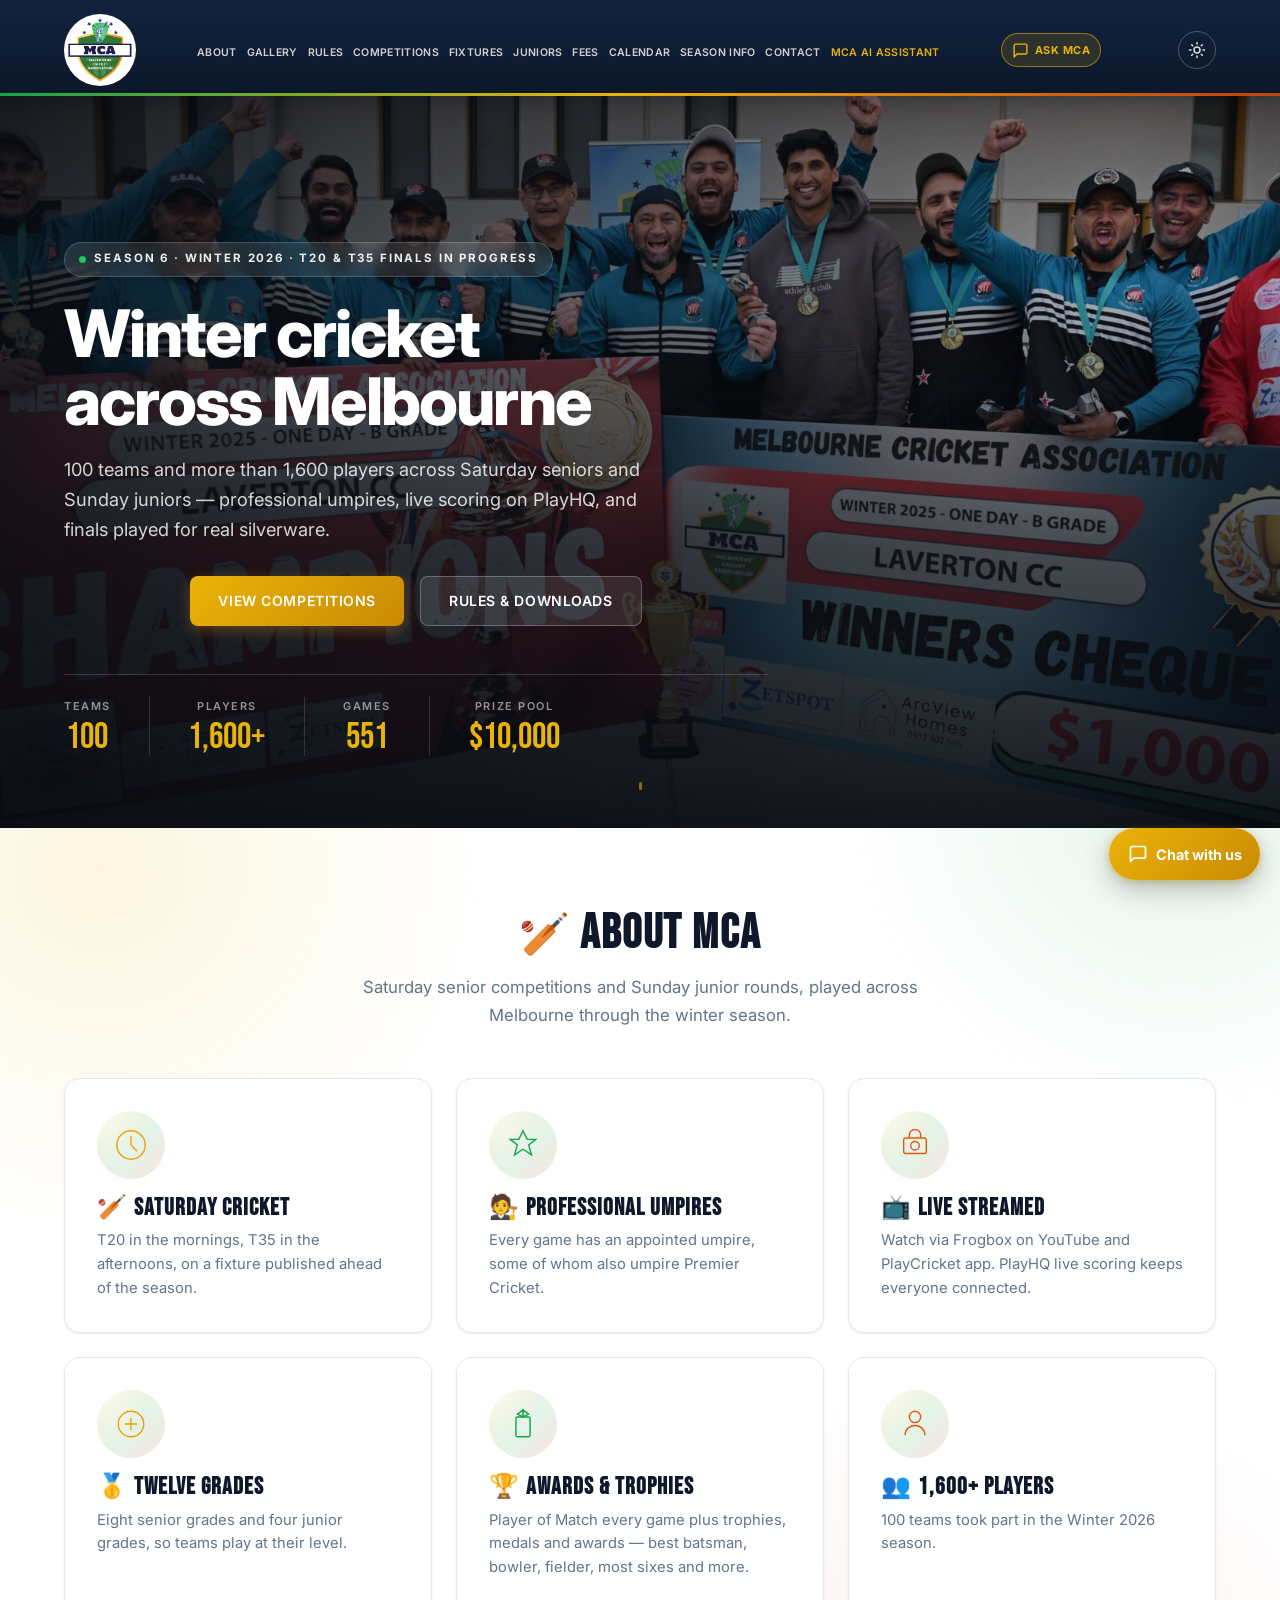
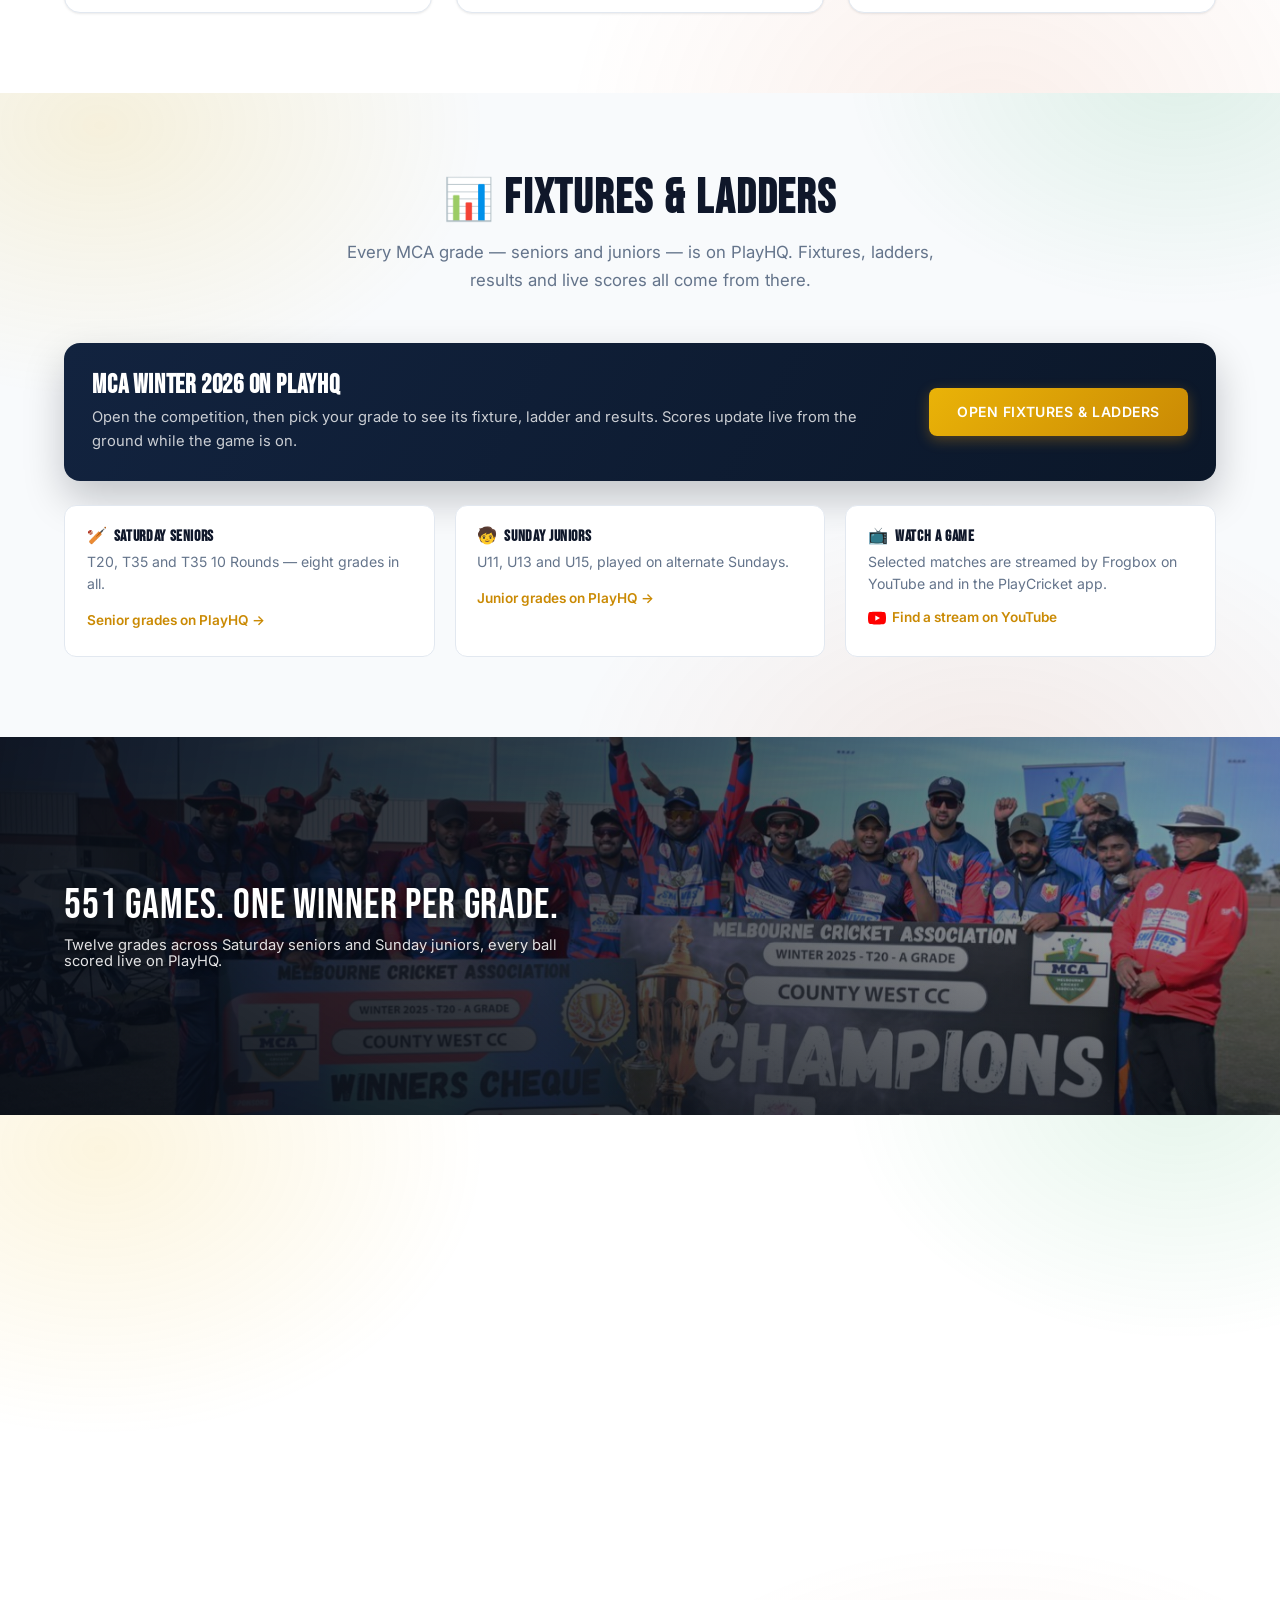
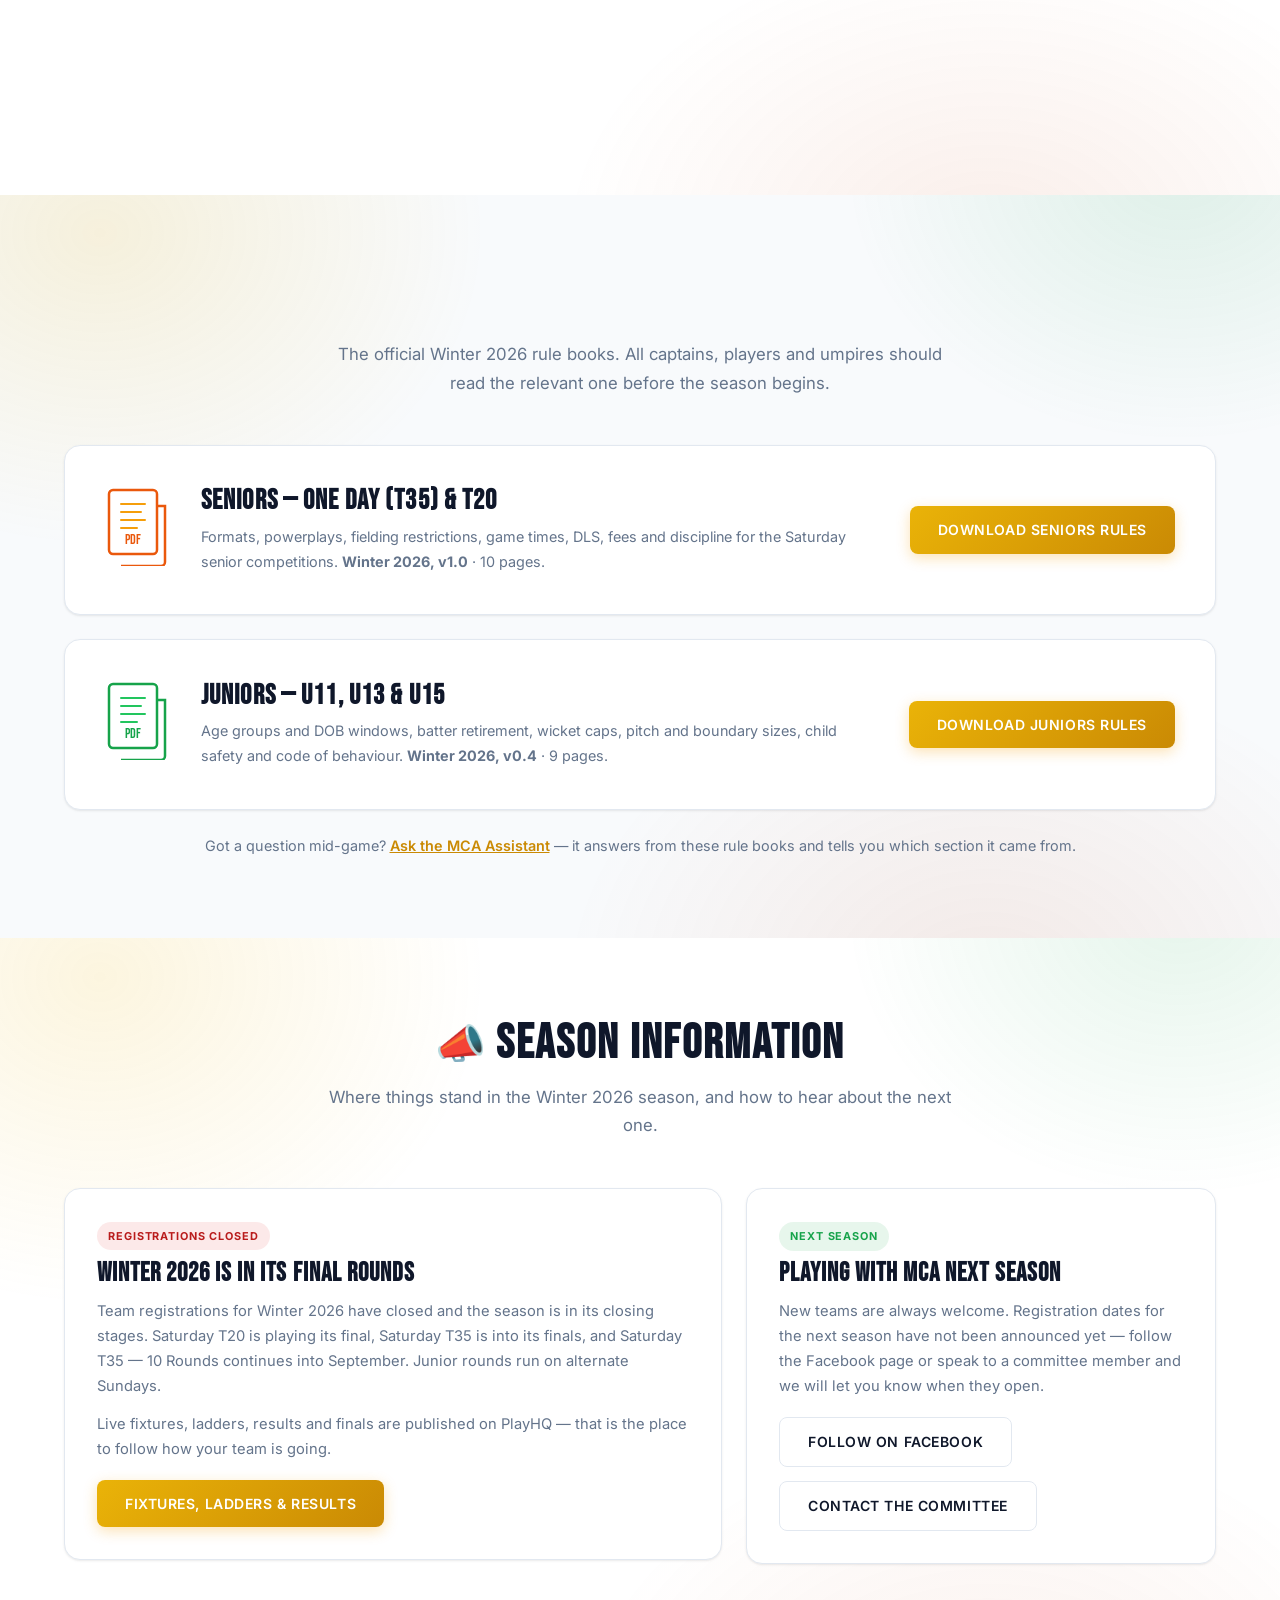
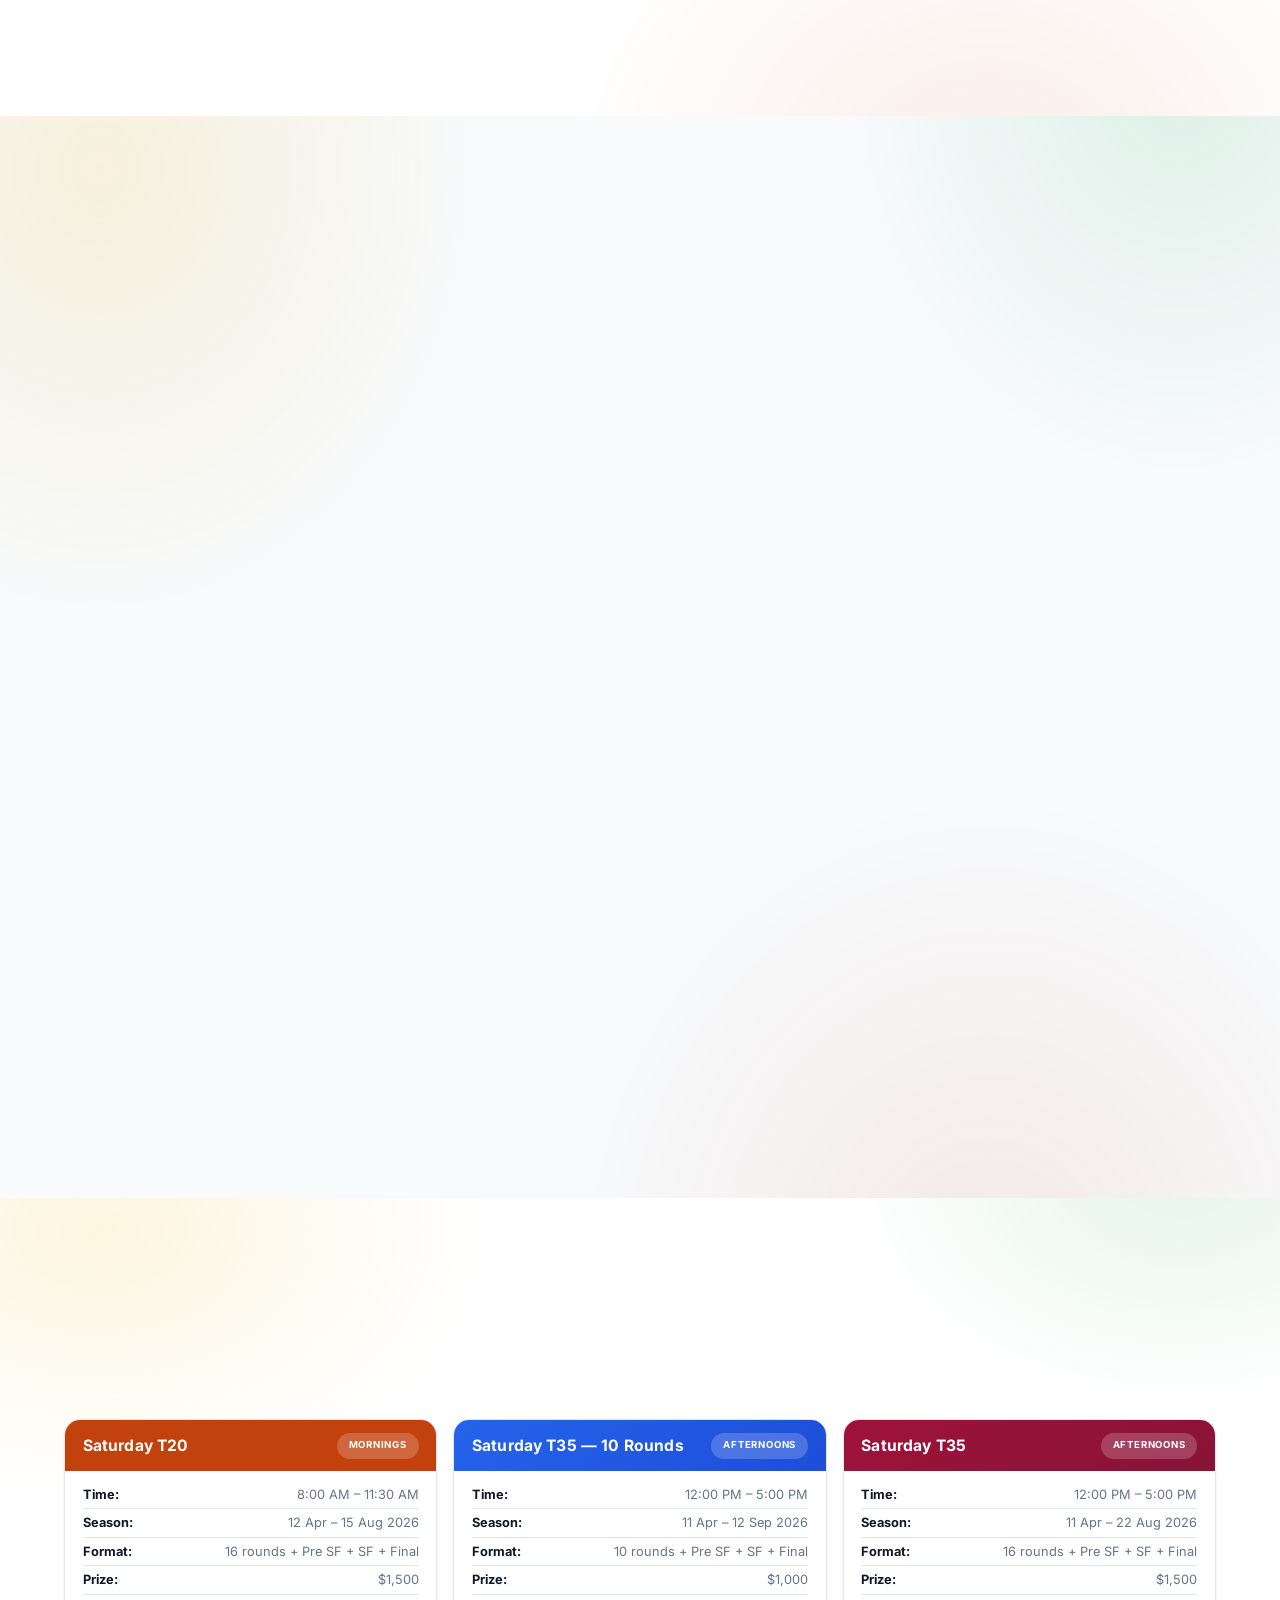
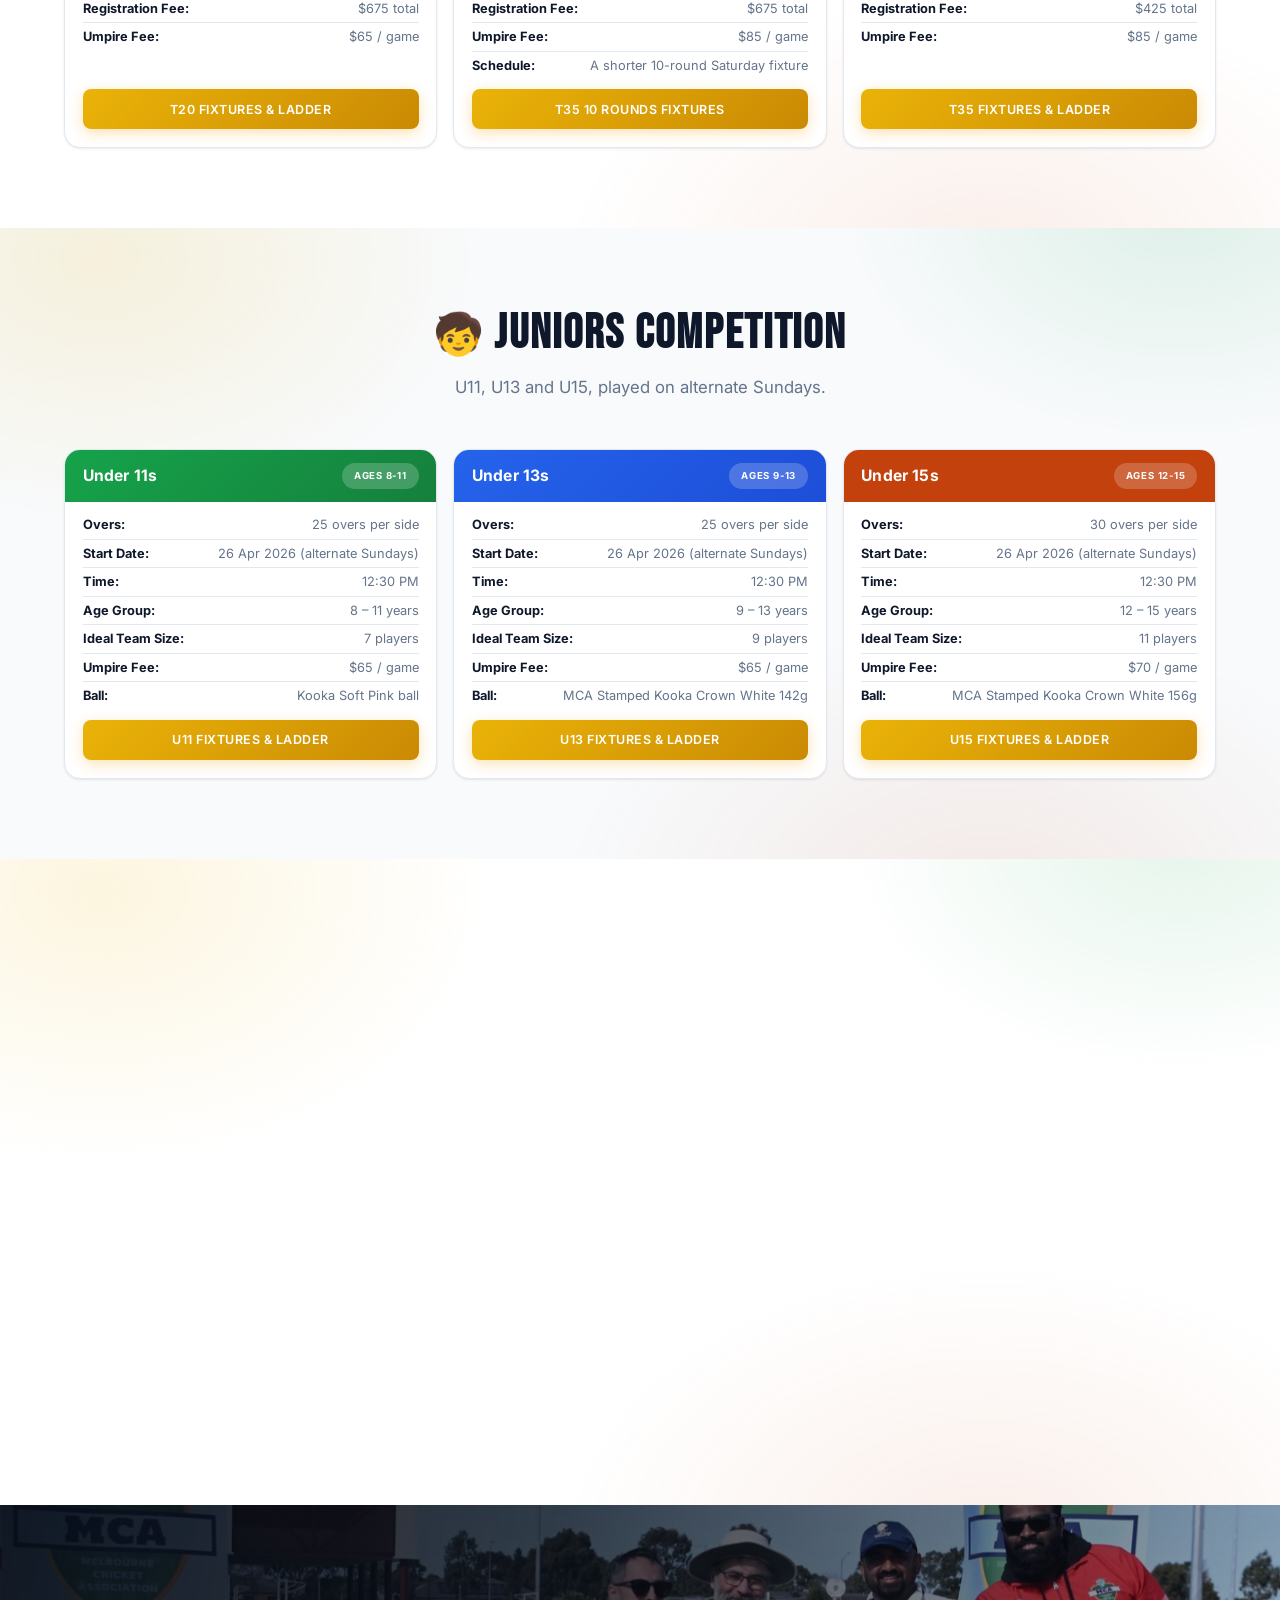
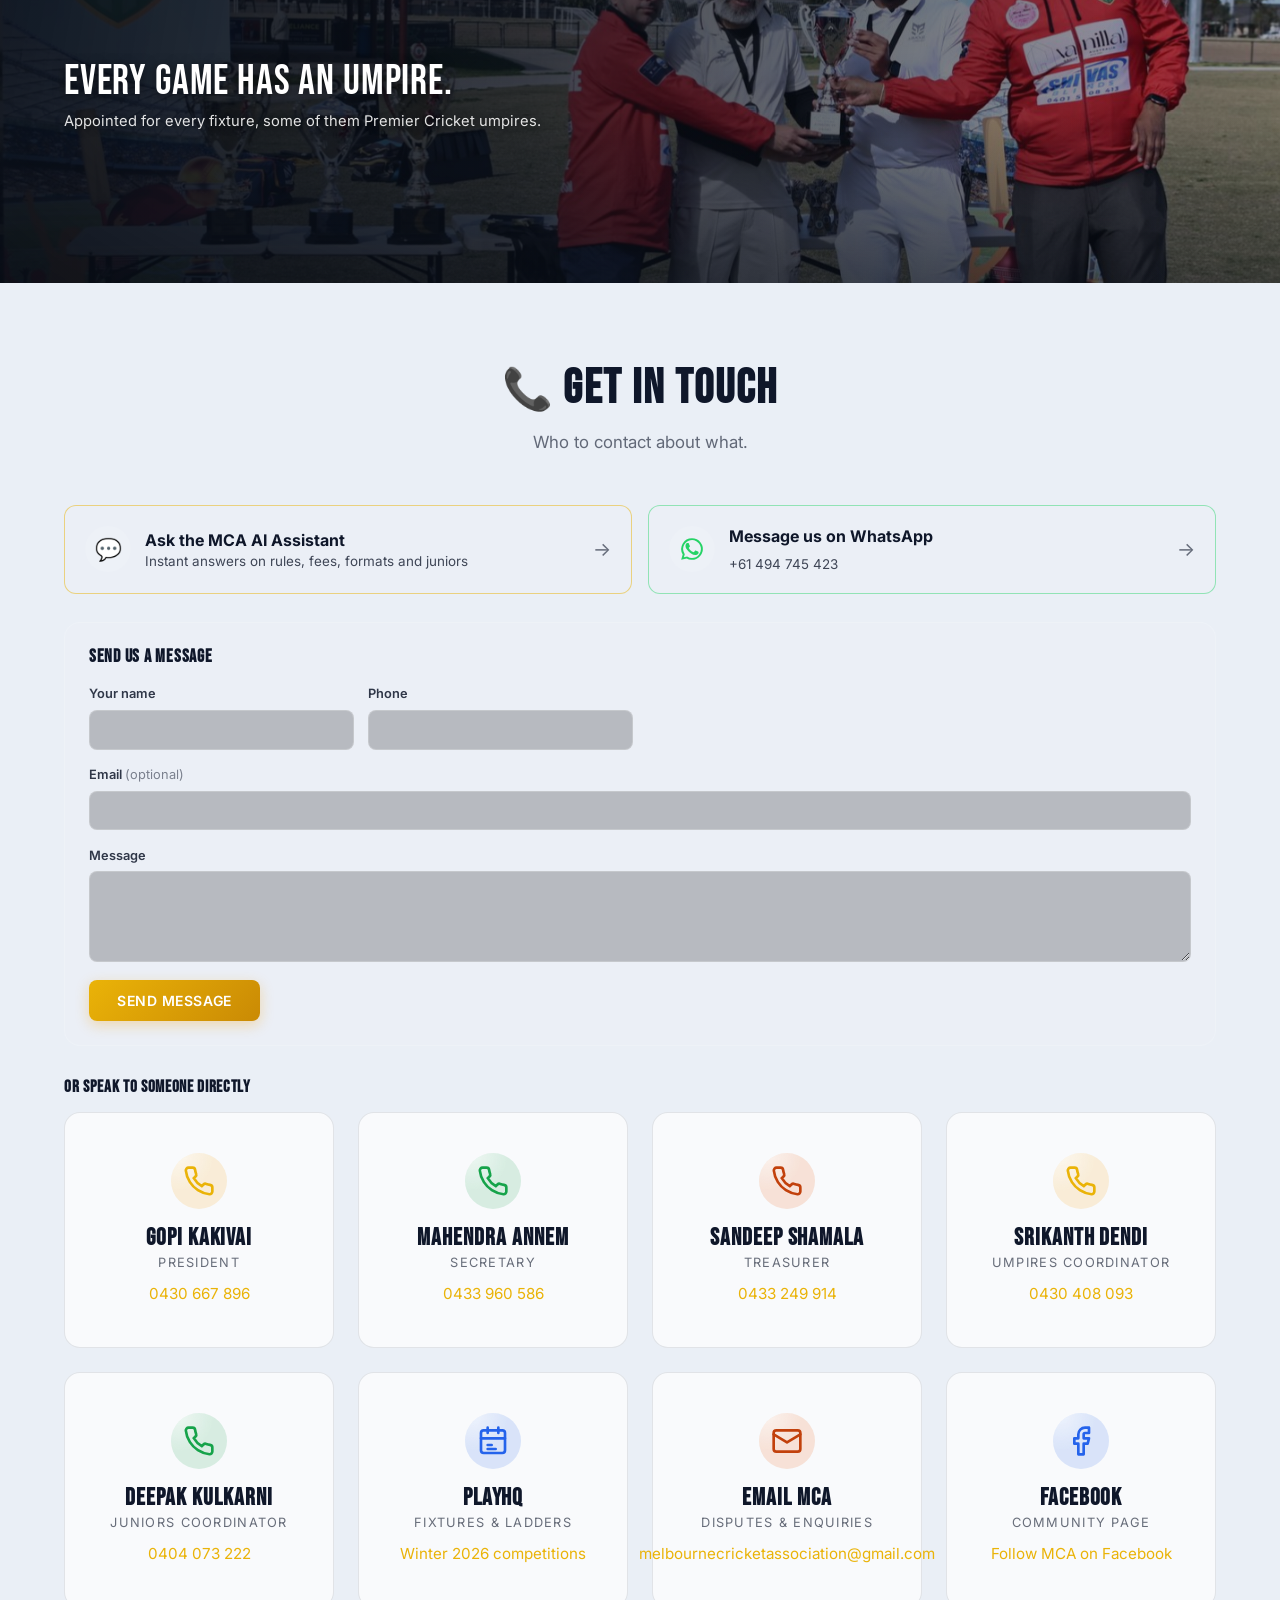
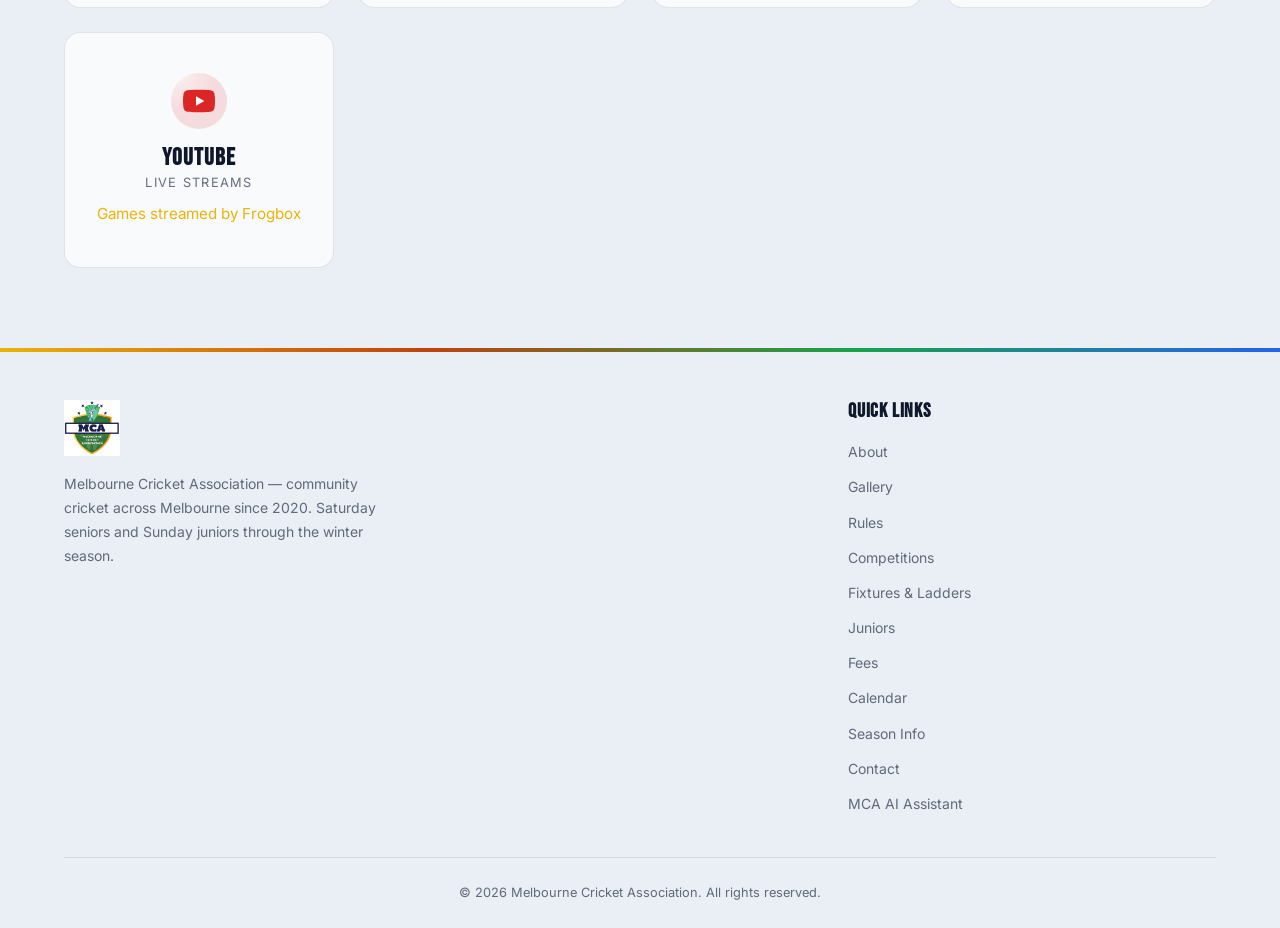
==== commit bc6a5b95: "Contact last, corrected hero facts, and stop the chat hiding where it sent you Contact. The email ca" ====
--- a/index.html
+++ b/index.html
@@ -82,7 +82,7 @@
     <div class="hero-inner container">
       <div class="hero-copy">
         <p class="hero-eyebrow hero-rise">
-          <span class="live-dot"></span> Winter 2026 &middot; Finals in progress
+          <span class="live-dot"></span> Season 6 &middot; Winter 2026 &middot; T20 &amp; T35 finals in progress
         </p>
 
         <h1 class="hero-title hero-rise">
@@ -106,16 +106,16 @@
             <dd><span class="hs-num" data-count="100">0</span></dd>
           </div>
           <div class="stat">
+            <dt class="stat-label">Players</dt>
+            <dd><span class="hs-num" data-count="1600">0</span><span class="stat-plus">+</span></dd>
+          </div>
+          <div class="stat">
             <dt class="stat-label">Games</dt>
             <dd><span class="hs-num" data-count="551">0</span></dd>
           </div>
           <div class="stat">
             <dt class="stat-label">Prize pool</dt>
-            <dd><span class="stat-dollar">$</span><span class="hs-num" data-count="12000">0</span></dd>
-          </div>
-          <div class="stat">
-            <dt class="stat-label">Seasons</dt>
-            <dd><span class="hs-num" data-count="6">0</span></dd>
+            <dd><span class="stat-dollar">$</span><span class="hs-num" data-count="10000">0</span></dd>
           </div>
         </dl>
       </div>
@@ -157,8 +157,8 @@
           <div class="feature-icon">
             <svg viewBox="0 0 48 48" width="48" height="48"><circle cx="24" cy="24" r="18" fill="none" stroke="#f59e0b" stroke-width="2"/><path d="M16 24h16M24 16v16" stroke="#f59e0b" stroke-width="2" stroke-linecap="round"/></svg>
           </div>
-          <h3><span class="card-emoji" aria-hidden="true">🥇</span>1st &amp; 2nd XI Divisions</h3>
-          <p>Teams are graded into 1st and 2nd XI divisions.</p>
+          <h3><span class="card-emoji" aria-hidden="true">🥇</span>Twelve Grades</h3>
+          <p>Eight senior grades and four junior grades, so teams play at their level.</p>
         </div>
         <div class="feature-card reveal">
           <div class="feature-icon">
@@ -198,7 +198,7 @@
       <div class="fixtures-grid">
         <div class="fixture-card reveal">
           <h4><span class="card-emoji" aria-hidden="true">🏏</span>Saturday seniors</h4>
-          <p>T20, T35 and T35 10 Rounds &mdash; 1st and 2nd XI divisions.</p>
+          <p>T20, T35 and T35 10 Rounds &mdash; eight grades in all.</p>
           <a href="https://www.playhq.com/cricket-australia/org/melbourne-cricket-association/mca-winter-competitions-winter-2026/172c9624" target="_blank" rel="noopener">Senior grades on PlayHQ &rarr;</a>
         </div>
         <div class="fixture-card reveal">
@@ -214,8 +214,6 @@
       </div>
     </div>
   </section>
-
-  <!-- Season Calendar -->
 
   <div class="img-divider" aria-hidden="true">
     <div class="img-divider-photo" style="background-image: url('photos/county-west-t20-a-grade-champions.jpg')"></div>
@@ -224,6 +222,7 @@
       <p class="reveal reveal-left">551 games. One winner per grade.<span>Twelve grades across Saturday seniors and Sunday juniors, every ball scored live on PlayHQ.</span></p>
     </div>
   </div>
+
   <section id="calendar" class="section section-white calendar">
     <div class="container">
       <h2 class="section-title reveal"><span class="section-emoji" aria-hidden="true">🗓️</span>Season Calendar</h2>
@@ -384,150 +383,6 @@
         and give a good picture of how an MCA season runs. Details for the next season are
         confirmed closer to the time.
       </p>
-    </div>
-  </section>
-
-  <!-- Contact -->
-
-  <div class="img-divider" aria-hidden="true">
-    <div class="img-divider-photo" style="background-image: url('photos/umpire-presentation.jpg')"></div>
-    <div class="img-divider-scrim"></div>
-    <div class="img-divider-inner">
-      <p class="reveal reveal-left">Every game has an umpire.<span>Appointed for every fixture, some of them Premier Cricket umpires.</span></p>
-    </div>
-  </div>
-  <section id="contact" class="section section-dark contact">
-    <div class="container">
-      <h2 class="section-title reveal"><span class="section-emoji" aria-hidden="true">📞</span>Get in Touch</h2>
-      <p class="section-subtitle reveal">Who to contact about what.</p>
-      <!-- The three ways we would rather people reached us, before the phone list -->
-      <div class="contact-lead">
-        <button type="button" class="contact-primary contact-primary-chat reveal reveal-left" data-chat-open>
-          <span class="contact-primary-icon" aria-hidden="true">💬</span>
-          <span class="contact-primary-text">
-            <strong>Ask the MCA AI Assistant</strong>
-            <span>Instant answers on rules, fees, formats and juniors</span>
-          </span>
-          <span class="contact-primary-go" aria-hidden="true">&rarr;</span>
-        </button>
-
-        <a class="contact-primary contact-primary-wa reveal reveal-right"
-           href="https://wa.me/61494745423" target="_blank" rel="noopener">
-          <span class="contact-primary-icon" aria-hidden="true">
-            <svg viewBox="0 0 24 24" width="26" height="26" fill="currentColor"><path d="M17.5 14.4c-.3-.15-1.77-.87-2.04-.97-.27-.1-.47-.15-.67.15s-.77.96-.94 1.16-.35.22-.65.07a8.2 8.2 0 01-2.4-1.48 9 9 0 01-1.66-2.07c-.17-.3 0-.46.13-.6.14-.14.3-.35.45-.53.15-.18.2-.3.3-.5.1-.2.05-.38-.02-.53-.08-.15-.67-1.62-.92-2.22-.24-.58-.49-.5-.67-.51h-.57c-.2 0-.52.07-.8.37-.27.3-1.04 1.02-1.04 2.48s1.07 2.88 1.22 3.08c.15.2 2.1 3.2 5.08 4.49.71.3 1.26.49 1.7.63.71.22 1.36.19 1.87.12.57-.09 1.77-.72 2.02-1.42.25-.7.25-1.3.17-1.42-.07-.13-.27-.2-.57-.35z"/><path d="M12 2a10 10 0 00-8.6 15.07L2 22l5.05-1.32A10 10 0 1012 2zm0 18.2a8.2 8.2 0 01-4.18-1.14l-.3-.18-3 .79.8-2.92-.2-.31A8.2 8.2 0 1112 20.2z"/></svg>
-          </span>
-          <span class="contact-primary-text">
-            <strong>Message us on WhatsApp</strong>
-            <span>+61 494 745 423</span>
-          </span>
-          <span class="contact-primary-go" aria-hidden="true">&rarr;</span>
-        </a>
-      </div>
-
-      <!-- Contact form: posts to the Worker, which relays it to the inbox -->
-      <form id="contact-form" class="contact-form reveal reveal-scale" novalidate>
-        <h3>Send us a message</h3>
-        <div class="contact-form-grid">
-          <label class="field">
-            <span>Your name</span>
-            <input type="text" name="name" autocomplete="name" required />
-          </label>
-          <label class="field">
-            <span>Phone</span>
-            <input type="tel" name="phone" autocomplete="tel" required />
-          </label>
-          <label class="field field-wide">
-            <span>Email <em>(optional)</em></span>
-            <input type="email" name="email" autocomplete="email" />
-          </label>
-          <label class="field field-wide">
-            <span>Message</span>
-            <textarea name="message" rows="4" required></textarea>
-          </label>
-        </div>
-        <!-- Left empty by people, filled in by bots -->
-        <input type="text" name="honey" class="contact-honey" tabindex="-1" autocomplete="off" aria-hidden="true" />
-        <div class="contact-form-foot">
-          <button type="submit" class="btn btn-gold">Send message</button>
-          <p id="contact-form-status" class="contact-form-status" role="status"></p>
-        </div>
-      </form>
-
-      <h3 class="contact-people-head reveal">Or speak to someone directly</h3>
-      <div class="contact-grid">
-        <a href="tel:0430667896" class="contact-card reveal">
-          <div class="contact-icon contact-icon-gold">
-            <svg viewBox="0 0 24 24" width="32" height="32"><path d="M22 16.92v3a2 2 0 01-2.18 2 19.79 19.79 0 01-8.63-3.07 19.5 19.5 0 01-6-6A19.79 19.79 0 012.12 4.18 2 2 0 014.11 2h3a2 2 0 012 1.72c.127.96.362 1.903.7 2.81a2 2 0 01-.45 2.11L8.09 9.91a16 16 0 006 6l1.27-1.27a2 2 0 012.11-.45c.907.338 1.85.573 2.81.7A2 2 0 0122 16.92z" fill="none" stroke="currentColor" stroke-width="2"/></svg>
-          </div>
-          <h3>Gopi Kakivai</h3>
-          <p class="contact-role">President</p>
-          <p class="contact-detail">0430 667 896</p>
-        </a>
-        <a href="tel:0433960586" class="contact-card reveal">
-          <div class="contact-icon contact-icon-green">
-            <svg viewBox="0 0 24 24" width="32" height="32"><path d="M22 16.92v3a2 2 0 01-2.18 2 19.79 19.79 0 01-8.63-3.07 19.5 19.5 0 01-6-6A19.79 19.79 0 012.12 4.18 2 2 0 014.11 2h3a2 2 0 012 1.72c.127.96.362 1.903.7 2.81a2 2 0 01-.45 2.11L8.09 9.91a16 16 0 006 6l1.27-1.27a2 2 0 012.11-.45c.907.338 1.85.573 2.81.7A2 2 0 0122 16.92z" fill="none" stroke="currentColor" stroke-width="2"/></svg>
-          </div>
-          <h3>Mahendra Annem</h3>
-          <p class="contact-role">Secretary</p>
-          <p class="contact-detail">0433 960 586</p>
-        </a>
-        <a href="tel:0433249914" class="contact-card reveal">
-          <div class="contact-icon contact-icon-orange">
-            <svg viewBox="0 0 24 24" width="32" height="32"><path d="M22 16.92v3a2 2 0 01-2.18 2 19.79 19.79 0 01-8.63-3.07 19.5 19.5 0 01-6-6A19.79 19.79 0 012.12 4.18 2 2 0 014.11 2h3a2 2 0 012 1.72c.127.96.362 1.903.7 2.81a2 2 0 01-.45 2.11L8.09 9.91a16 16 0 006 6l1.27-1.27a2 2 0 012.11-.45c.907.338 1.85.573 2.81.7A2 2 0 0122 16.92z" fill="none" stroke="currentColor" stroke-width="2"/></svg>
-          </div>
-          <h3>Sandeep Shamala</h3>
-          <p class="contact-role">Treasurer</p>
-          <p class="contact-detail">0433 249 914</p>
-        </a>
-        <a href="tel:0430408093" class="contact-card reveal">
-          <div class="contact-icon contact-icon-gold">
-            <svg viewBox="0 0 24 24" width="32" height="32"><path d="M22 16.92v3a2 2 0 01-2.18 2 19.79 19.79 0 01-8.63-3.07 19.5 19.5 0 01-6-6A19.79 19.79 0 012.12 4.18 2 2 0 014.11 2h3a2 2 0 012 1.72c.127.96.362 1.903.7 2.81a2 2 0 01-.45 2.11L8.09 9.91a16 16 0 006 6l1.27-1.27a2 2 0 012.11-.45c.907.338 1.85.573 2.81.7A2 2 0 0122 16.92z" fill="none" stroke="currentColor" stroke-width="2"/></svg>
-          </div>
-          <h3>Srikanth Dendi</h3>
-          <p class="contact-role">Umpires Coordinator</p>
-          <p class="contact-detail">0430 408 093</p>
-        </a>
-        <a href="tel:0404073222" class="contact-card reveal">
-          <div class="contact-icon contact-icon-green">
-            <svg viewBox="0 0 24 24" width="32" height="32"><path d="M22 16.92v3a2 2 0 01-2.18 2 19.79 19.79 0 01-8.63-3.07 19.5 19.5 0 01-6-6A19.79 19.79 0 012.12 4.18 2 2 0 014.11 2h3a2 2 0 012 1.72c.127.96.362 1.903.7 2.81a2 2 0 01-.45 2.11L8.09 9.91a16 16 0 006 6l1.27-1.27a2 2 0 012.11-.45c.907.338 1.85.573 2.81.7A2 2 0 0122 16.92z" fill="none" stroke="currentColor" stroke-width="2"/></svg>
-          </div>
-          <h3>Deepak Kulkarni</h3>
-          <p class="contact-role">Juniors Coordinator</p>
-          <p class="contact-detail">0404 073 222</p>
-        </a>
-        <a href="https://www.playhq.com/cricket-australia/org/melbourne-cricket-association/mca-winter-competitions-winter-2026/172c9624" target="_blank" rel="noopener" class="contact-card reveal">
-          <div class="contact-icon contact-icon-blue">
-            <svg viewBox="0 0 24 24" width="32" height="32"><rect x="3" y="4" width="18" height="17" rx="2" fill="none" stroke="currentColor" stroke-width="2"/><path d="M3 10h18M8 2v4M16 2v4M8 15h3M8 18h6" stroke="currentColor" stroke-width="2" stroke-linecap="round"/></svg>
-          </div>
-          <h3>PlayHQ</h3>
-          <p class="contact-role">Fixtures &amp; Ladders</p>
-          <p class="contact-detail">Winter 2026 competitions</p>
-        </a>
-        <a href="mailto:melbournecricketassociation@gmail.com" class="contact-card reveal">
-          <div class="contact-icon contact-icon-orange">
-            <svg viewBox="0 0 24 24" width="32" height="32"><rect x="2" y="4" width="20" height="16" rx="2" fill="none" stroke="currentColor" stroke-width="2"/><path d="M2 7l10 6 10-6" fill="none" stroke="currentColor" stroke-width="2" stroke-linecap="round" stroke-linejoin="round"/></svg>
-          </div>
-          <h3>Email MCA</h3>
-          <p class="contact-role">Disputes &amp; Enquiries</p>
-          <p class="contact-detail">Within 48 hours of a game</p>
-        </a>
-        <a href="https://www.facebook.com/melbournecricketassociation" target="_blank" rel="noopener" class="contact-card reveal">
-          <div class="contact-icon contact-icon-blue">
-            <svg viewBox="0 0 24 24" width="32" height="32"><path d="M18 2h-3a5 5 0 00-5 5v3H7v4h3v8h4v-8h3l1-4h-4V7a1 1 0 011-1h3z" fill="none" stroke="currentColor" stroke-width="2" stroke-linecap="round" stroke-linejoin="round"/></svg>
-          </div>
-          <h3>Facebook</h3>
-          <p class="contact-role">Community Page</p>
-          <p class="contact-detail">Follow MCA on Facebook</p>
-        </a>
-        <a href="https://www.youtube.com/results?search_query=melbourne+cricket+association+frogbox" target="_blank" rel="noopener" class="contact-card reveal">
-          <div class="contact-icon contact-icon-red">
-            <svg viewBox="0 0 24 24" width="32" height="32"><path d="M23.5 6.2a3 3 0 00-2.1-2.1C19.5 3.5 12 3.5 12 3.5s-7.5 0-9.4.6A3 3 0 00.5 6.2 31 31 0 000 12a31 31 0 00.5 5.8 3 3 0 002.1 2.1c1.9.6 9.4.6 9.4.6s7.5 0 9.4-.6a3 3 0 002.1-2.1A31 31 0 0024 12a31 31 0 00-.5-5.8z" fill="currentColor"/><path d="M9.75 15.5l6.25-3.5-6.25-3.5z" fill="#fff"/></svg>
-          </div>
-          <h3>YouTube</h3>
-          <p class="contact-role">Live Streams</p>
-          <p class="contact-detail">Games streamed by Frogbox</p>
-        </a>
-      </div>
     </div>
   </section>
 
@@ -797,6 +652,149 @@
     </div>
   </section>
 
+  <div class="img-divider" aria-hidden="true">
+    <div class="img-divider-photo" style="background-image: url('photos/umpire-presentation.jpg')"></div>
+    <div class="img-divider-scrim"></div>
+    <div class="img-divider-inner">
+      <p class="reveal reveal-left">Every game has an umpire.<span>Appointed for every fixture, some of them Premier Cricket umpires.</span></p>
+    </div>
+  </div>
+
+  <section id="contact" class="section section-dark contact">
+    <div class="container">
+      <h2 class="section-title reveal"><span class="section-emoji" aria-hidden="true">📞</span>Get in Touch</h2>
+      <p class="section-subtitle reveal">Who to contact about what.</p>
+      <!-- The three ways we would rather people reached us, before the phone list -->
+      <div class="contact-lead">
+        <button type="button" class="contact-primary contact-primary-chat reveal reveal-left" data-chat-open>
+          <span class="contact-primary-icon" aria-hidden="true">💬</span>
+          <span class="contact-primary-text">
+            <strong>Ask the MCA AI Assistant</strong>
+            <span>Instant answers on rules, fees, formats and juniors</span>
+          </span>
+          <span class="contact-primary-go" aria-hidden="true">&rarr;</span>
+        </button>
+
+        <a class="contact-primary contact-primary-wa reveal reveal-right"
+           href="https://wa.me/61494745423" target="_blank" rel="noopener">
+          <span class="contact-primary-icon" aria-hidden="true">
+            <svg viewBox="0 0 24 24" width="26" height="26" fill="currentColor"><path d="M17.5 14.4c-.3-.15-1.77-.87-2.04-.97-.27-.1-.47-.15-.67.15s-.77.96-.94 1.16-.35.22-.65.07a8.2 8.2 0 01-2.4-1.48 9 9 0 01-1.66-2.07c-.17-.3 0-.46.13-.6.14-.14.3-.35.45-.53.15-.18.2-.3.3-.5.1-.2.05-.38-.02-.53-.08-.15-.67-1.62-.92-2.22-.24-.58-.49-.5-.67-.51h-.57c-.2 0-.52.07-.8.37-.27.3-1.04 1.02-1.04 2.48s1.07 2.88 1.22 3.08c.15.2 2.1 3.2 5.08 4.49.71.3 1.26.49 1.7.63.71.22 1.36.19 1.87.12.57-.09 1.77-.72 2.02-1.42.25-.7.25-1.3.17-1.42-.07-.13-.27-.2-.57-.35z"/><path d="M12 2a10 10 0 00-8.6 15.07L2 22l5.05-1.32A10 10 0 1012 2zm0 18.2a8.2 8.2 0 01-4.18-1.14l-.3-.18-3 .79.8-2.92-.2-.31A8.2 8.2 0 1112 20.2z"/></svg>
+          </span>
+          <span class="contact-primary-text">
+            <strong>Message us on WhatsApp</strong>
+            <span>+61 494 745 423</span>
+          </span>
+          <span class="contact-primary-go" aria-hidden="true">&rarr;</span>
+        </a>
+      </div>
+
+      <!-- Contact form: posts to the Worker, which relays it to the inbox -->
+      <form id="contact-form" class="contact-form reveal reveal-scale" novalidate>
+        <h3>Send us a message</h3>
+        <div class="contact-form-grid">
+          <label class="field">
+            <span>Your name</span>
+            <input type="text" name="name" autocomplete="name" required />
+          </label>
+          <label class="field">
+            <span>Phone</span>
+            <input type="tel" name="phone" autocomplete="tel" required />
+          </label>
+          <label class="field field-wide">
+            <span>Email <em>(optional)</em></span>
+            <input type="email" name="email" autocomplete="email" />
+          </label>
+          <label class="field field-wide">
+            <span>Message</span>
+            <textarea name="message" rows="4" required></textarea>
+          </label>
+        </div>
+        <!-- Left empty by people, filled in by bots -->
+        <input type="text" name="honey" class="contact-honey" tabindex="-1" autocomplete="off" aria-hidden="true" />
+        <div class="contact-form-foot">
+          <button type="submit" class="btn btn-gold">Send message</button>
+          <p id="contact-form-status" class="contact-form-status" role="status"></p>
+        </div>
+      </form>
+
+      <h3 class="contact-people-head reveal">Or speak to someone directly</h3>
+      <div class="contact-grid">
+        <a href="tel:0430667896" class="contact-card reveal">
+          <div class="contact-icon contact-icon-gold">
+            <svg viewBox="0 0 24 24" width="32" height="32"><path d="M22 16.92v3a2 2 0 01-2.18 2 19.79 19.79 0 01-8.63-3.07 19.5 19.5 0 01-6-6A19.79 19.79 0 012.12 4.18 2 2 0 014.11 2h3a2 2 0 012 1.72c.127.96.362 1.903.7 2.81a2 2 0 01-.45 2.11L8.09 9.91a16 16 0 006 6l1.27-1.27a2 2 0 012.11-.45c.907.338 1.85.573 2.81.7A2 2 0 0122 16.92z" fill="none" stroke="currentColor" stroke-width="2"/></svg>
+          </div>
+          <h3>Gopi Kakivai</h3>
+          <p class="contact-role">President</p>
+          <p class="contact-detail">0430 667 896</p>
+        </a>
+        <a href="tel:0433960586" class="contact-card reveal">
+          <div class="contact-icon contact-icon-green">
+            <svg viewBox="0 0 24 24" width="32" height="32"><path d="M22 16.92v3a2 2 0 01-2.18 2 19.79 19.79 0 01-8.63-3.07 19.5 19.5 0 01-6-6A19.79 19.79 0 012.12 4.18 2 2 0 014.11 2h3a2 2 0 012 1.72c.127.96.362 1.903.7 2.81a2 2 0 01-.45 2.11L8.09 9.91a16 16 0 006 6l1.27-1.27a2 2 0 012.11-.45c.907.338 1.85.573 2.81.7A2 2 0 0122 16.92z" fill="none" stroke="currentColor" stroke-width="2"/></svg>
+          </div>
+          <h3>Mahendra Annem</h3>
+          <p class="contact-role">Secretary</p>
+          <p class="contact-detail">0433 960 586</p>
+        </a>
+        <a href="tel:0433249914" class="contact-card reveal">
+          <div class="contact-icon contact-icon-orange">
+            <svg viewBox="0 0 24 24" width="32" height="32"><path d="M22 16.92v3a2 2 0 01-2.18 2 19.79 19.79 0 01-8.63-3.07 19.5 19.5 0 01-6-6A19.79 19.79 0 012.12 4.18 2 2 0 014.11 2h3a2 2 0 012 1.72c.127.96.362 1.903.7 2.81a2 2 0 01-.45 2.11L8.09 9.91a16 16 0 006 6l1.27-1.27a2 2 0 012.11-.45c.907.338 1.85.573 2.81.7A2 2 0 0122 16.92z" fill="none" stroke="currentColor" stroke-width="2"/></svg>
+          </div>
+          <h3>Sandeep Shamala</h3>
+          <p class="contact-role">Treasurer</p>
+          <p class="contact-detail">0433 249 914</p>
+        </a>
+        <a href="tel:0430408093" class="contact-card reveal">
+          <div class="contact-icon contact-icon-gold">
+            <svg viewBox="0 0 24 24" width="32" height="32"><path d="M22 16.92v3a2 2 0 01-2.18 2 19.79 19.79 0 01-8.63-3.07 19.5 19.5 0 01-6-6A19.79 19.79 0 012.12 4.18 2 2 0 014.11 2h3a2 2 0 012 1.72c.127.96.362 1.903.7 2.81a2 2 0 01-.45 2.11L8.09 9.91a16 16 0 006 6l1.27-1.27a2 2 0 012.11-.45c.907.338 1.85.573 2.81.7A2 2 0 0122 16.92z" fill="none" stroke="currentColor" stroke-width="2"/></svg>
+          </div>
+          <h3>Srikanth Dendi</h3>
+          <p class="contact-role">Umpires Coordinator</p>
+          <p class="contact-detail">0430 408 093</p>
+        </a>
+        <a href="tel:0404073222" class="contact-card reveal">
+          <div class="contact-icon contact-icon-green">
+            <svg viewBox="0 0 24 24" width="32" height="32"><path d="M22 16.92v3a2 2 0 01-2.18 2 19.79 19.79 0 01-8.63-3.07 19.5 19.5 0 01-6-6A19.79 19.79 0 012.12 4.18 2 2 0 014.11 2h3a2 2 0 012 1.72c.127.96.362 1.903.7 2.81a2 2 0 01-.45 2.11L8.09 9.91a16 16 0 006 6l1.27-1.27a2 2 0 012.11-.45c.907.338 1.85.573 2.81.7A2 2 0 0122 16.92z" fill="none" stroke="currentColor" stroke-width="2"/></svg>
+          </div>
+          <h3>Deepak Kulkarni</h3>
+          <p class="contact-role">Juniors Coordinator</p>
+          <p class="contact-detail">0404 073 222</p>
+        </a>
+        <a href="https://www.playhq.com/cricket-australia/org/melbourne-cricket-association/mca-winter-competitions-winter-2026/172c9624" target="_blank" rel="noopener" class="contact-card reveal">
+          <div class="contact-icon contact-icon-blue">
+            <svg viewBox="0 0 24 24" width="32" height="32"><rect x="3" y="4" width="18" height="17" rx="2" fill="none" stroke="currentColor" stroke-width="2"/><path d="M3 10h18M8 2v4M16 2v4M8 15h3M8 18h6" stroke="currentColor" stroke-width="2" stroke-linecap="round"/></svg>
+          </div>
+          <h3>PlayHQ</h3>
+          <p class="contact-role">Fixtures &amp; Ladders</p>
+          <p class="contact-detail">Winter 2026 competitions</p>
+        </a>
+        <a href="mailto:melbournecricketassociation@gmail.com" class="contact-card reveal">
+          <div class="contact-icon contact-icon-orange">
+            <svg viewBox="0 0 24 24" width="32" height="32"><rect x="2" y="4" width="20" height="16" rx="2" fill="none" stroke="currentColor" stroke-width="2"/><path d="M2 7l10 6 10-6" fill="none" stroke="currentColor" stroke-width="2" stroke-linecap="round" stroke-linejoin="round"/></svg>
+          </div>
+          <h3>Email MCA</h3>
+          <p class="contact-role">Disputes &amp; Enquiries</p>
+          <p class="contact-detail contact-email">melbournecricketassociation@gmail.com</p>
+        </a>
+        <a href="https://www.facebook.com/melbournecricketassociation" target="_blank" rel="noopener" class="contact-card reveal">
+          <div class="contact-icon contact-icon-blue">
+            <svg viewBox="0 0 24 24" width="32" height="32"><path d="M18 2h-3a5 5 0 00-5 5v3H7v4h3v8h4v-8h3l1-4h-4V7a1 1 0 011-1h3z" fill="none" stroke="currentColor" stroke-width="2" stroke-linecap="round" stroke-linejoin="round"/></svg>
+          </div>
+          <h3>Facebook</h3>
+          <p class="contact-role">Community Page</p>
+          <p class="contact-detail">Follow MCA on Facebook</p>
+        </a>
+        <a href="https://www.youtube.com/results?search_query=melbourne+cricket+association+frogbox" target="_blank" rel="noopener" class="contact-card reveal">
+          <div class="contact-icon contact-icon-red">
+            <svg viewBox="0 0 24 24" width="32" height="32"><path d="M23.5 6.2a3 3 0 00-2.1-2.1C19.5 3.5 12 3.5 12 3.5s-7.5 0-9.4.6A3 3 0 00.5 6.2 31 31 0 000 12a31 31 0 00.5 5.8 3 3 0 002.1 2.1c1.9.6 9.4.6 9.4.6s7.5 0 9.4-.6a3 3 0 002.1-2.1A31 31 0 0024 12a31 31 0 00-.5-5.8z" fill="currentColor"/><path d="M9.75 15.5l6.25-3.5-6.25-3.5z" fill="#fff"/></svg>
+          </div>
+          <h3>YouTube</h3>
+          <p class="contact-role">Live Streams</p>
+          <p class="contact-detail">Games streamed by Frogbox</p>
+        </a>
+      </div>
+    </div>
+  </section>
+
   <!-- Footer -->
   <footer class="footer">
     <div class="footer-gradient-border"></div>
@@ -820,18 +818,6 @@
           <li><a href="#contact">Contact</a></li>
           <li><a href="chat.html">MCA AI Assistant</a></li>
         </ul>
-      </div>
-      <div class="footer-contact">
-        <h4>Contact</h4>
-        <p>Gopi Kakivai (President): <a href="tel:0430667896">0430 667 896</a></p>
-        <p>Mahendra Annem (Secretary): <a href="tel:0433960586">0433 960 586</a></p>
-        <p>Sandeep Shamala (Treasurer): <a href="tel:0433249914">0433 249 914</a></p>
-        <p>Srikanth Dendi (Umpires): <a href="tel:0430408093">0430 408 093</a></p>
-        <p>Deepak Kulkarni (Juniors): <a href="tel:0404073222">0404 073 222</a></p>
-        <p><a href="mailto:melbournecricketassociation@gmail.com">melbournecricketassociation@gmail.com</a></p>
-        <p><a href="https://www.playhq.com/cricket-australia/org/melbourne-cricket-association/mca-winter-competitions-winter-2026/172c9624" target="_blank" rel="noopener">Fixtures &amp; Ladders on PlayHQ</a></p>
-        <p><a href="https://www.facebook.com/melbournecricketassociation" target="_blank" rel="noopener">Facebook Page</a></p>
-        <p><a href="https://www.youtube.com/results?search_query=melbourne+cricket+association+frogbox" target="_blank" rel="noopener">Live Streams on YouTube</a></p>
       </div>
     </div>
     <div class="footer-bottom container">
--- a/styles.css
+++ b/styles.css
@@ -1446,9 +1446,11 @@
 
 .footer-grid {
   display: grid;
-  grid-template-columns: 2fr 1fr 1fr;
+  /* Two columns since the contact block moved out — the section above the
+     footer carries it now, and repeating it twice on one screen was noise. */
+  grid-template-columns: 2fr 1fr;
   gap: 3rem;
-  padding: 4rem 0 3rem;
+  padding: 3rem 0 2.5rem;
 }
 
 @media (max-width: 768px) {
@@ -2707,7 +2709,17 @@
   }
 
   /* Stop the page scrolling behind the sheet */
-  body.chat-open { overflow: hidden; }
+  /* `overflow: hidden` alone does not hold iOS still — the page keeps its own
+     scroll position and jumps back to the top on any viewport change, which is
+     what a screenshot triggers. Pinning body and restoring scrollY on close is
+     the only reliable version. */
+  body.chat-open {
+    position: fixed;
+    left: 0;
+    right: 0;
+    width: 100%;
+    overflow: hidden;
+  }
 
   /* Launcher hides once the sheet is up */
   body.chat-open .chat-launch { opacity: 0; pointer-events: none; }
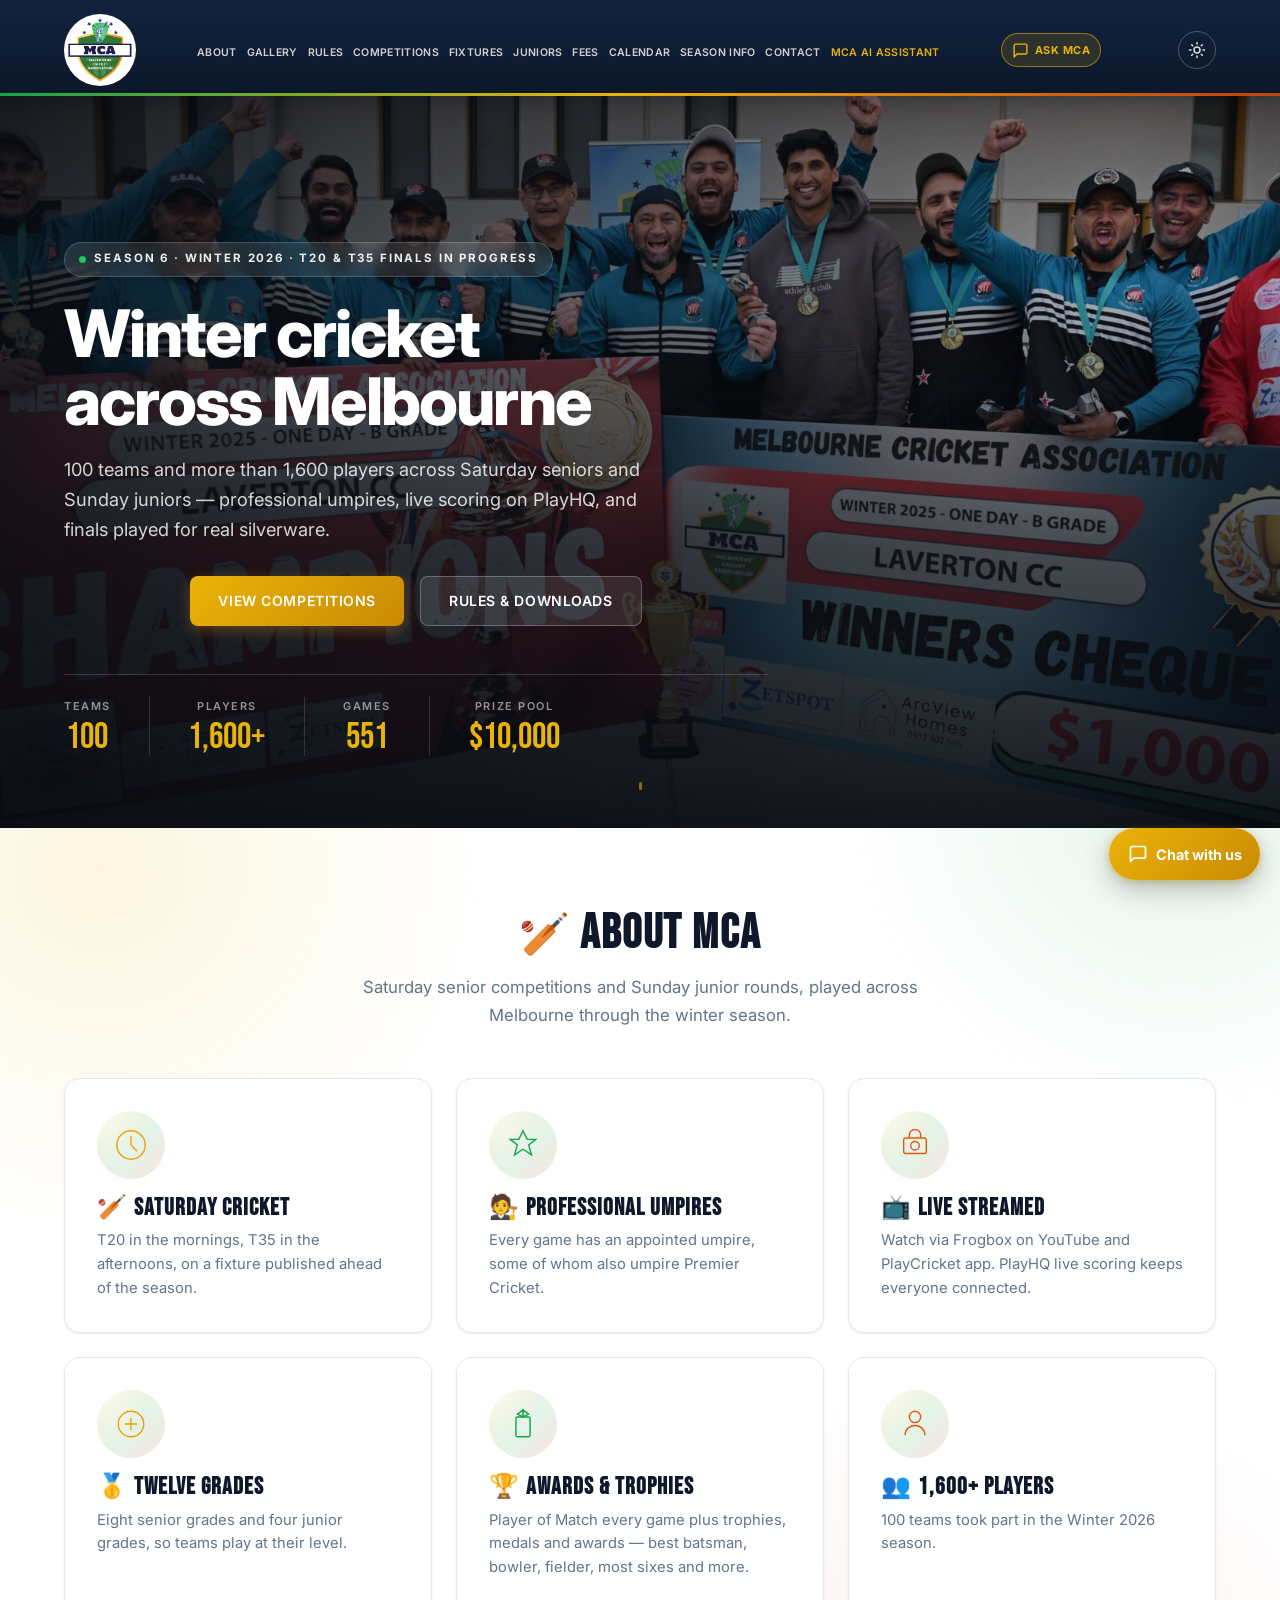
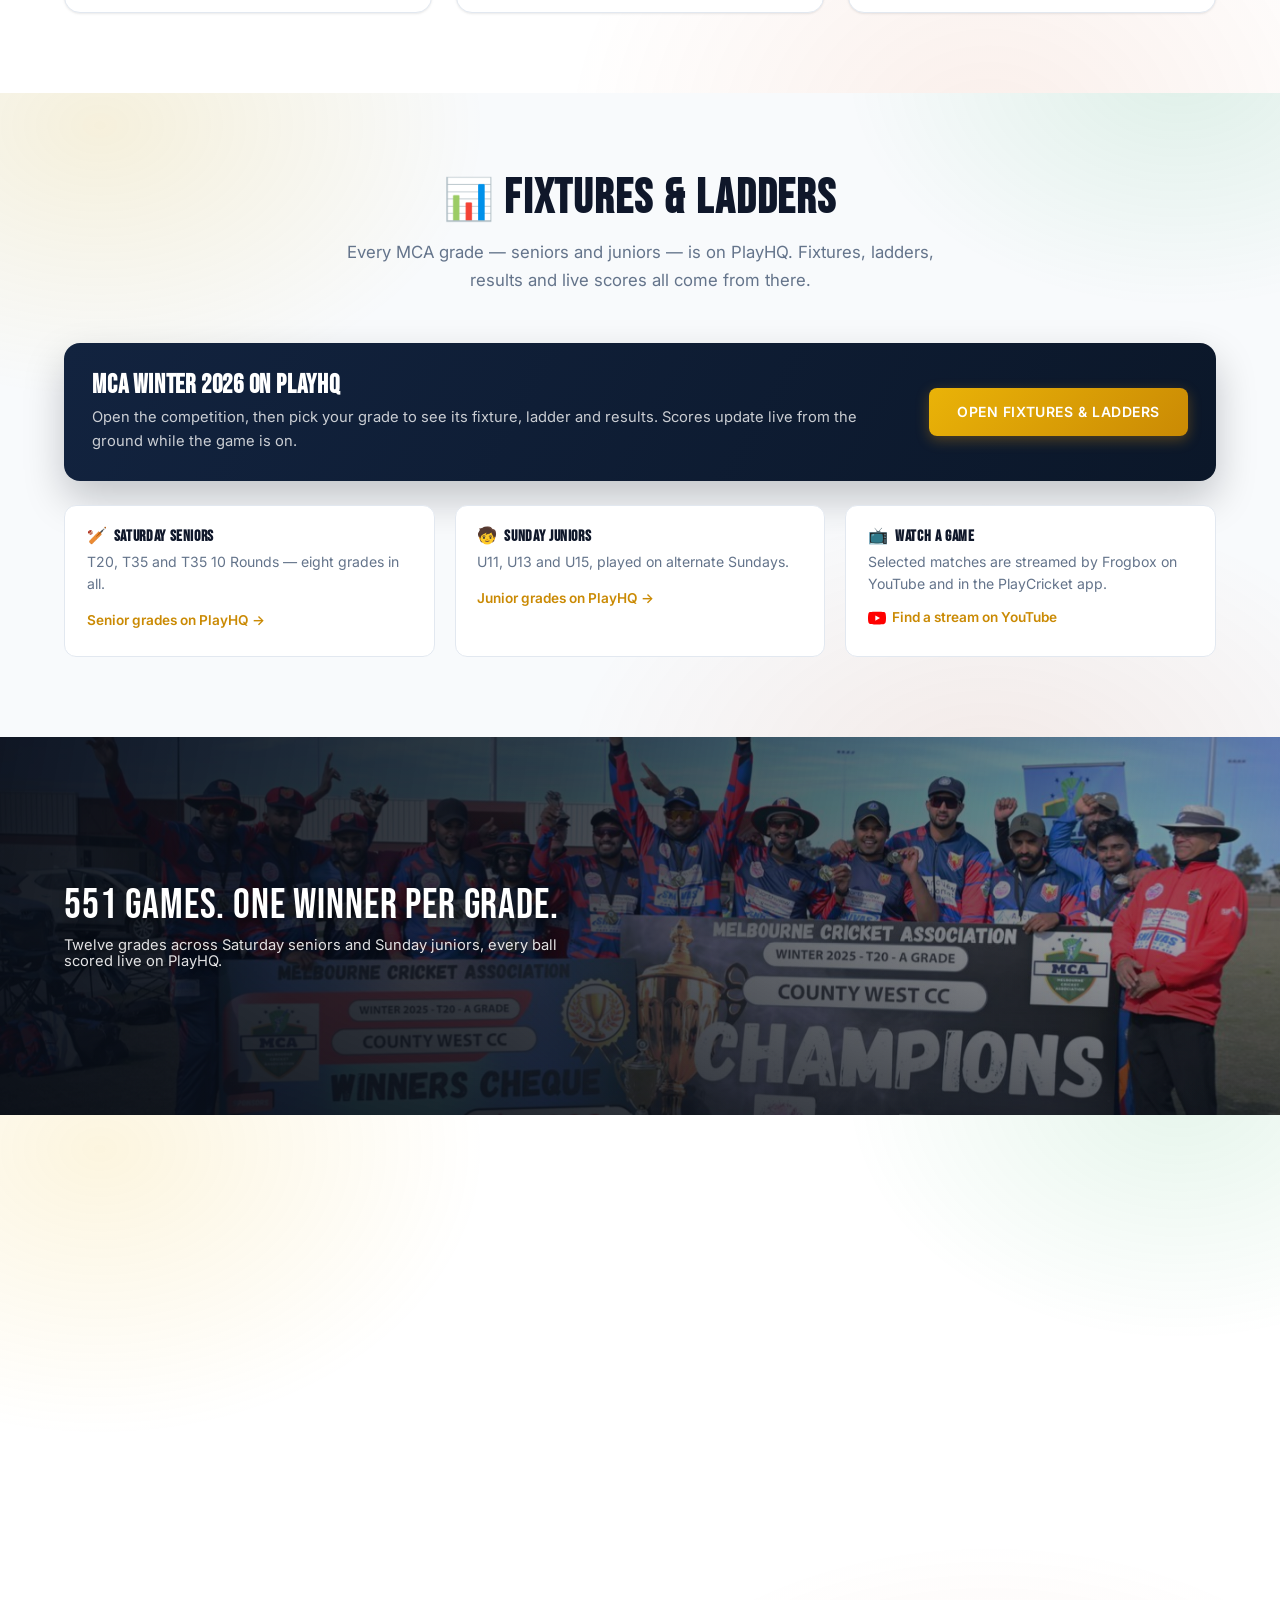
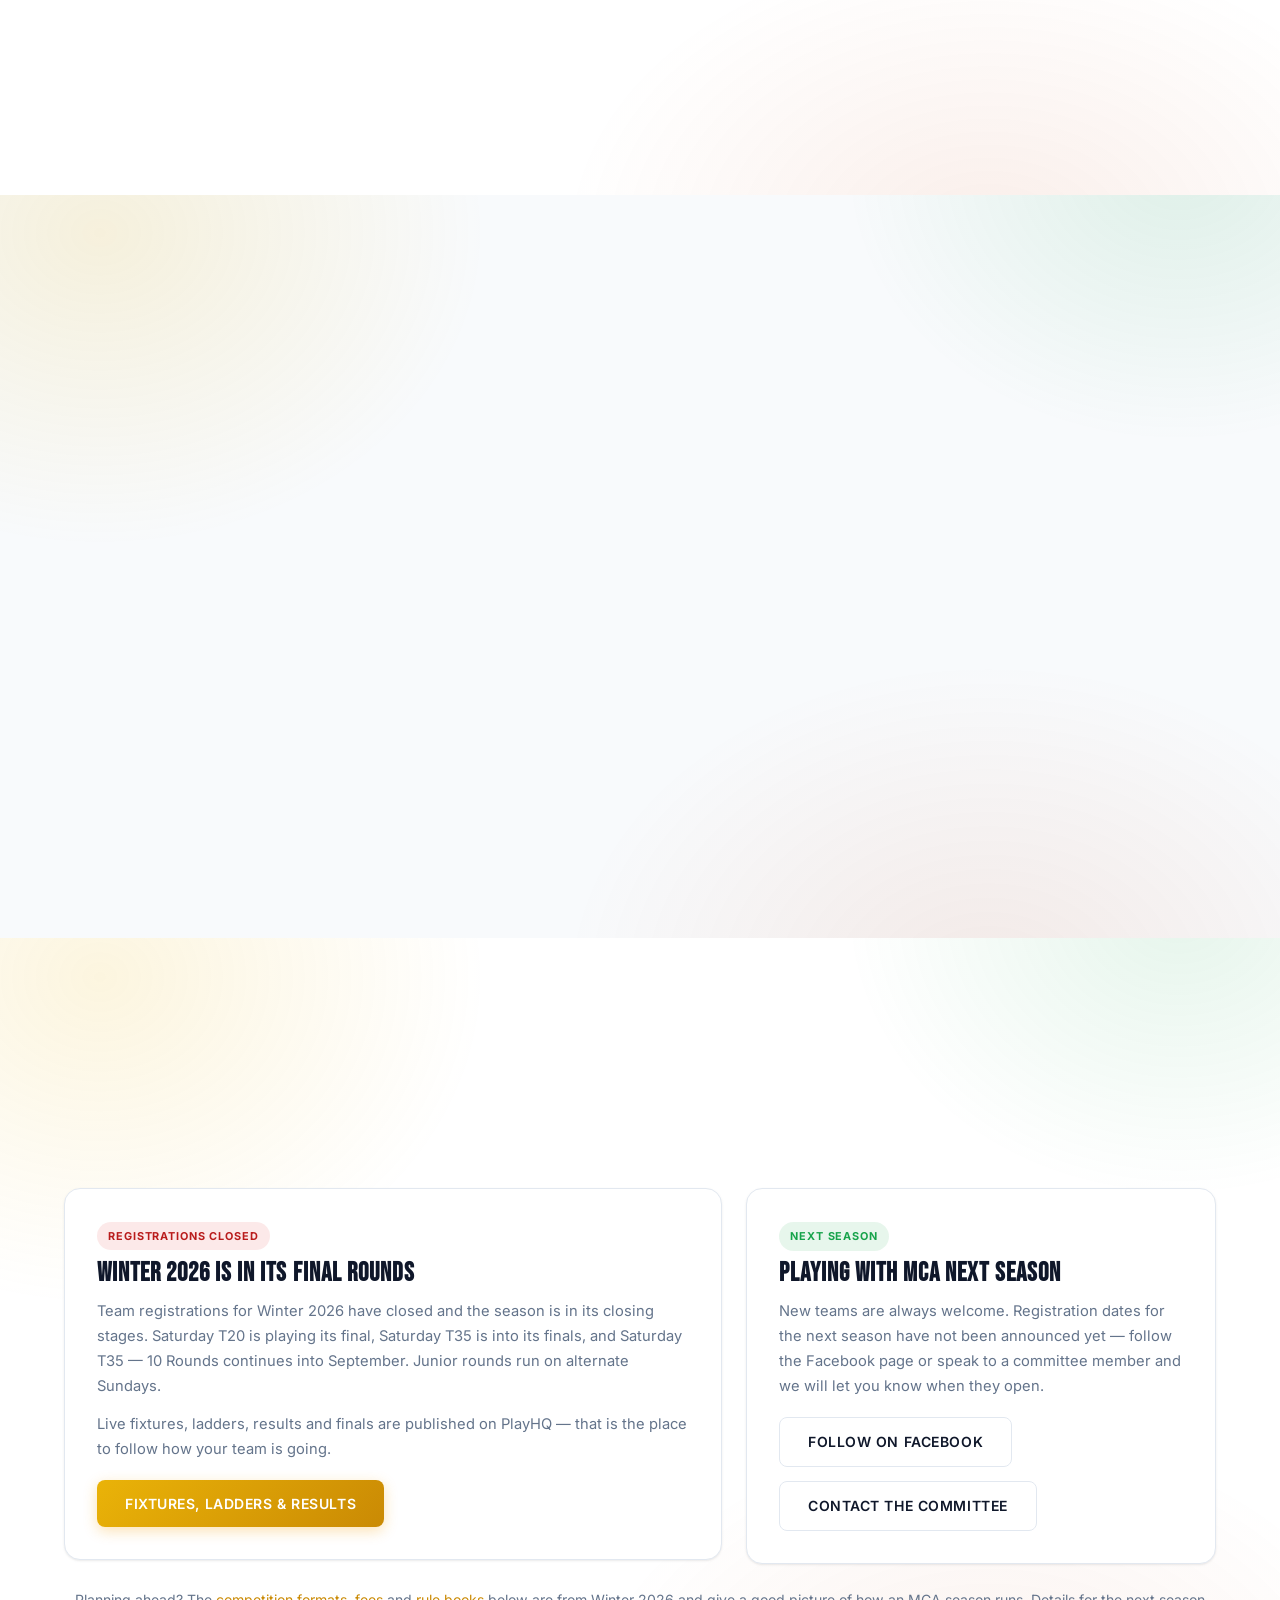
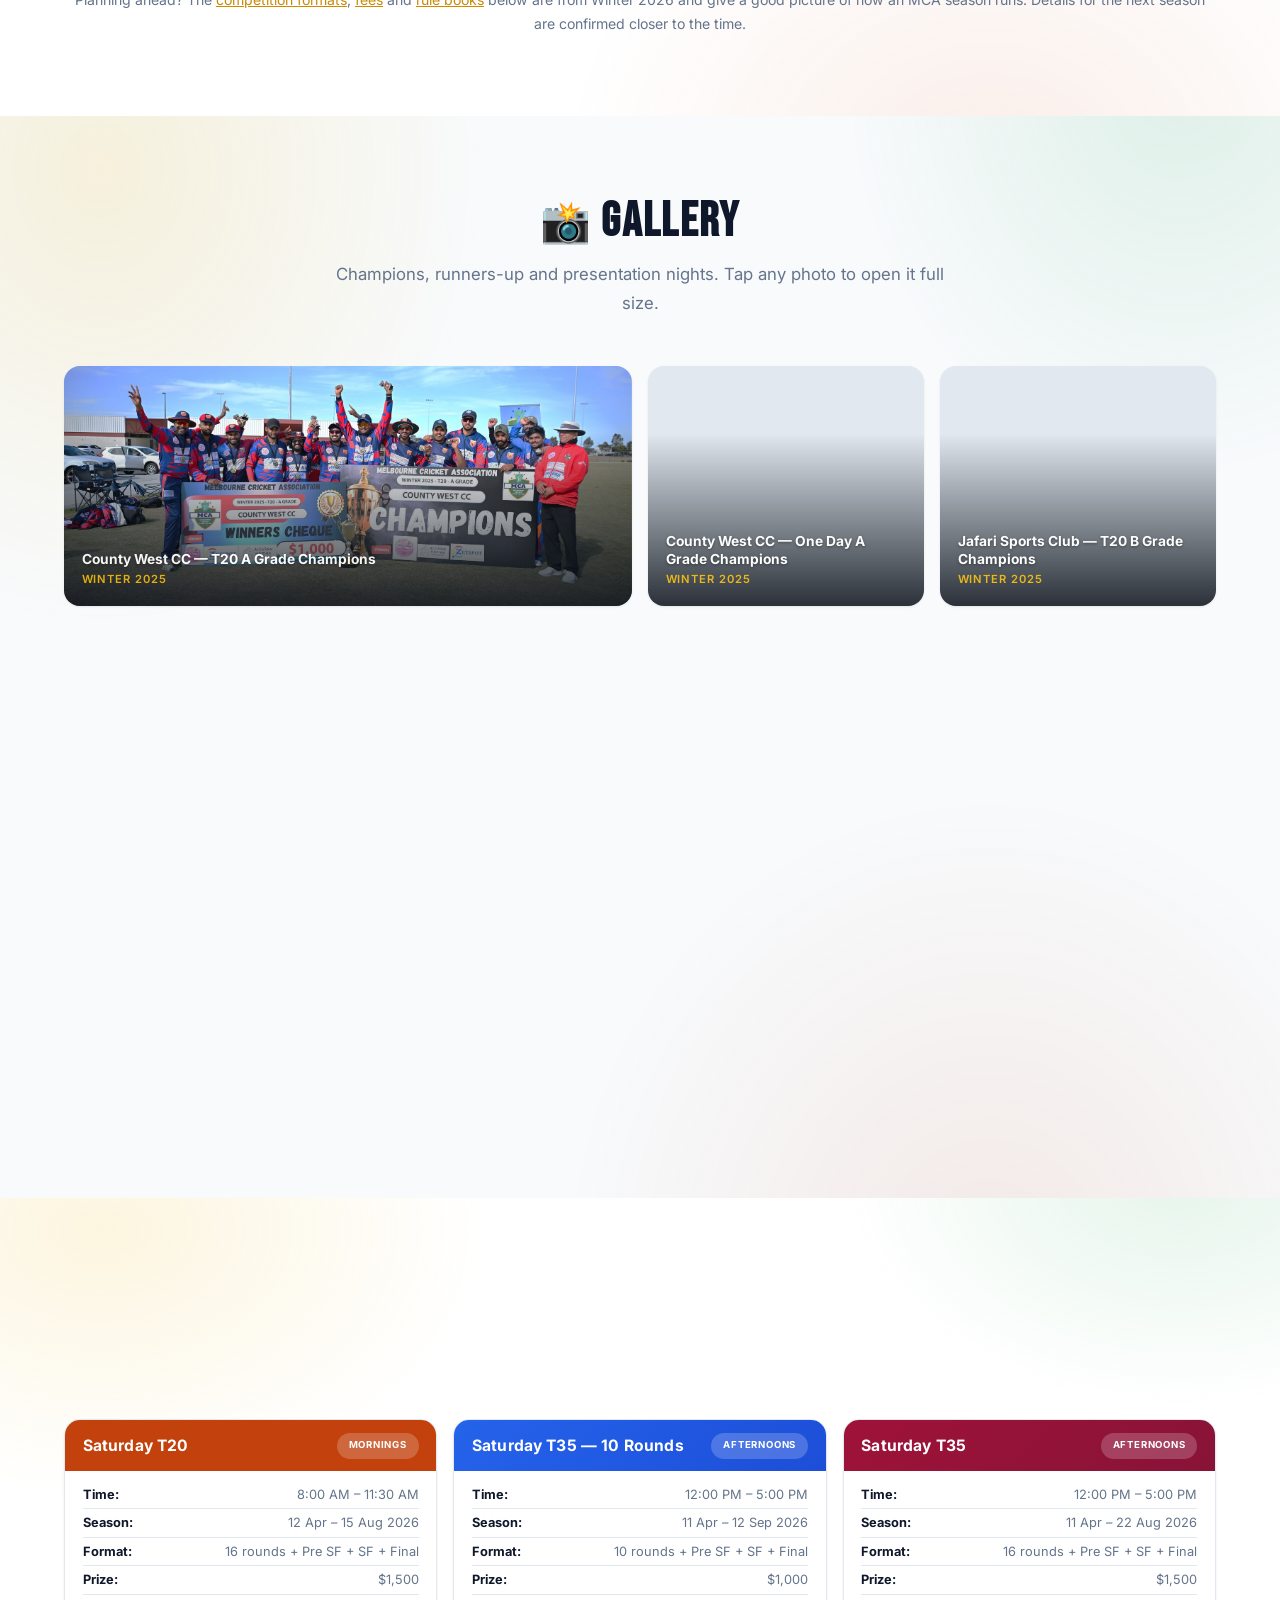
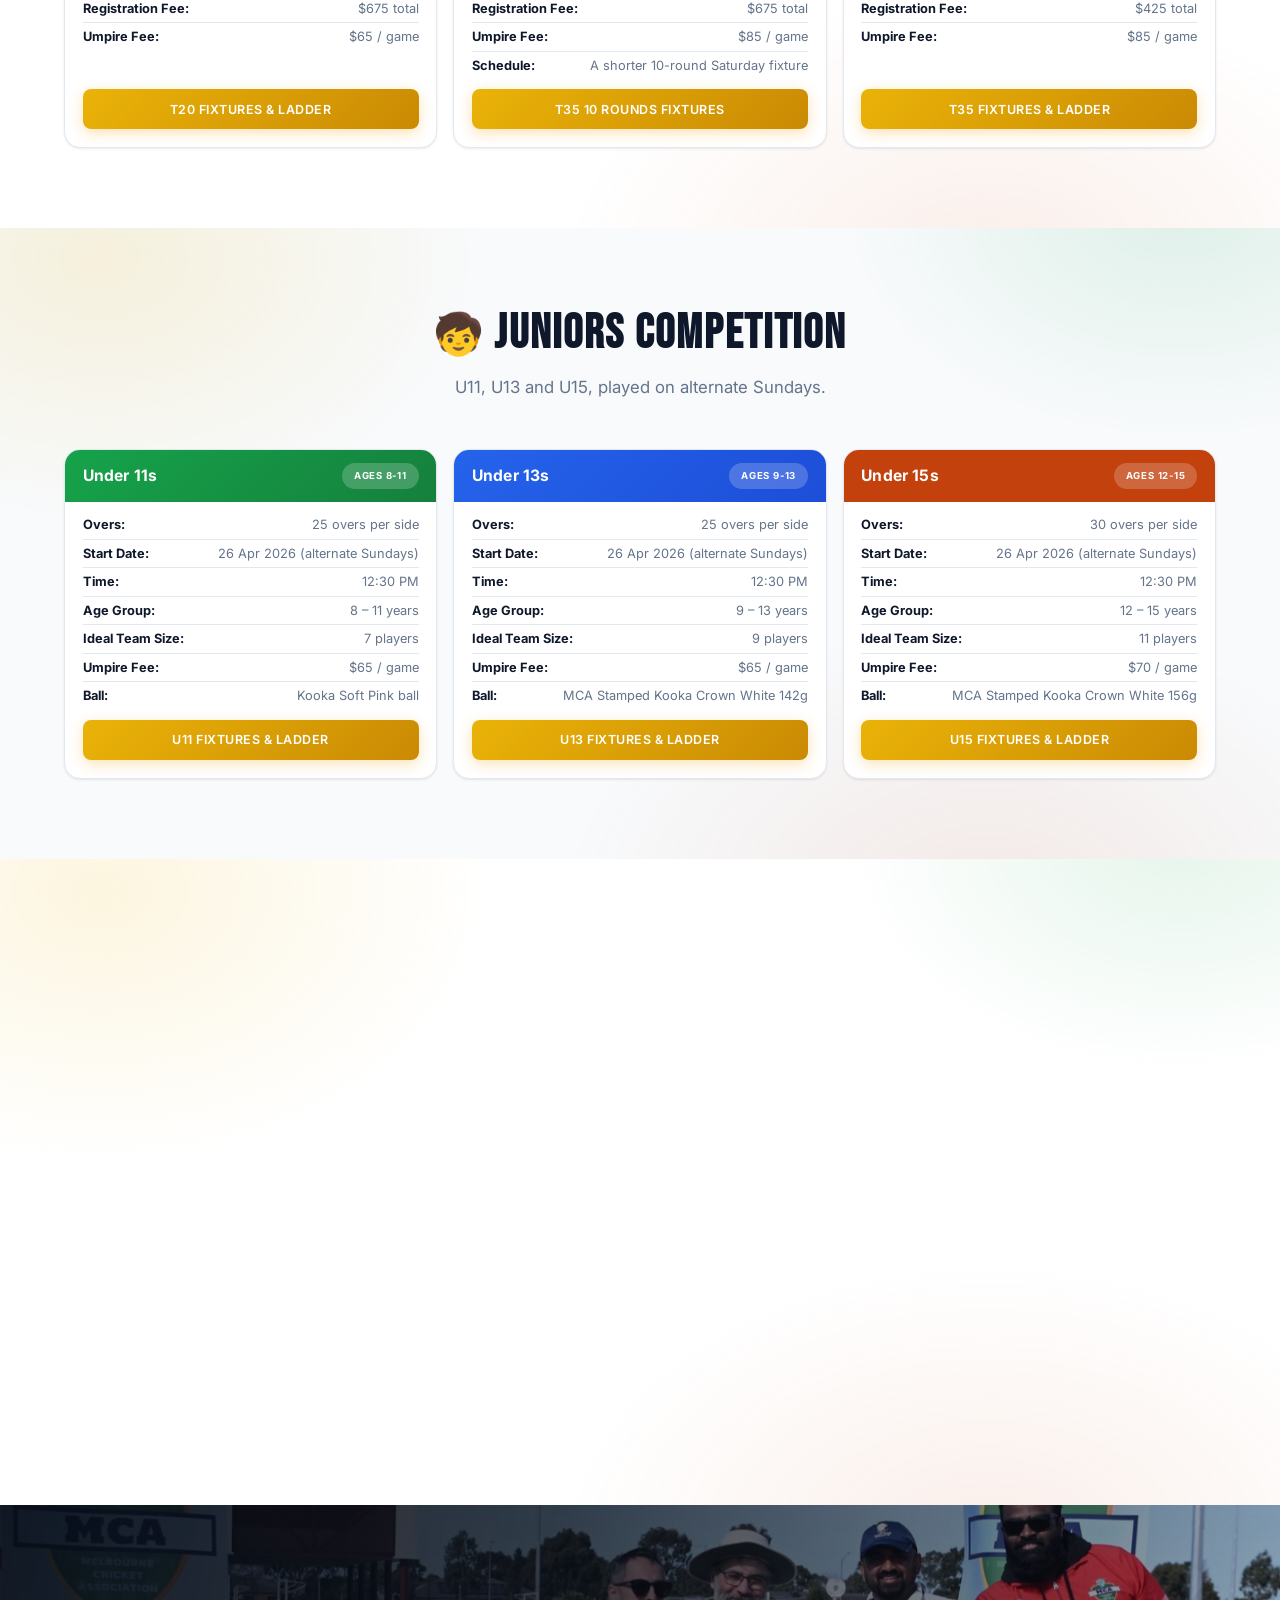
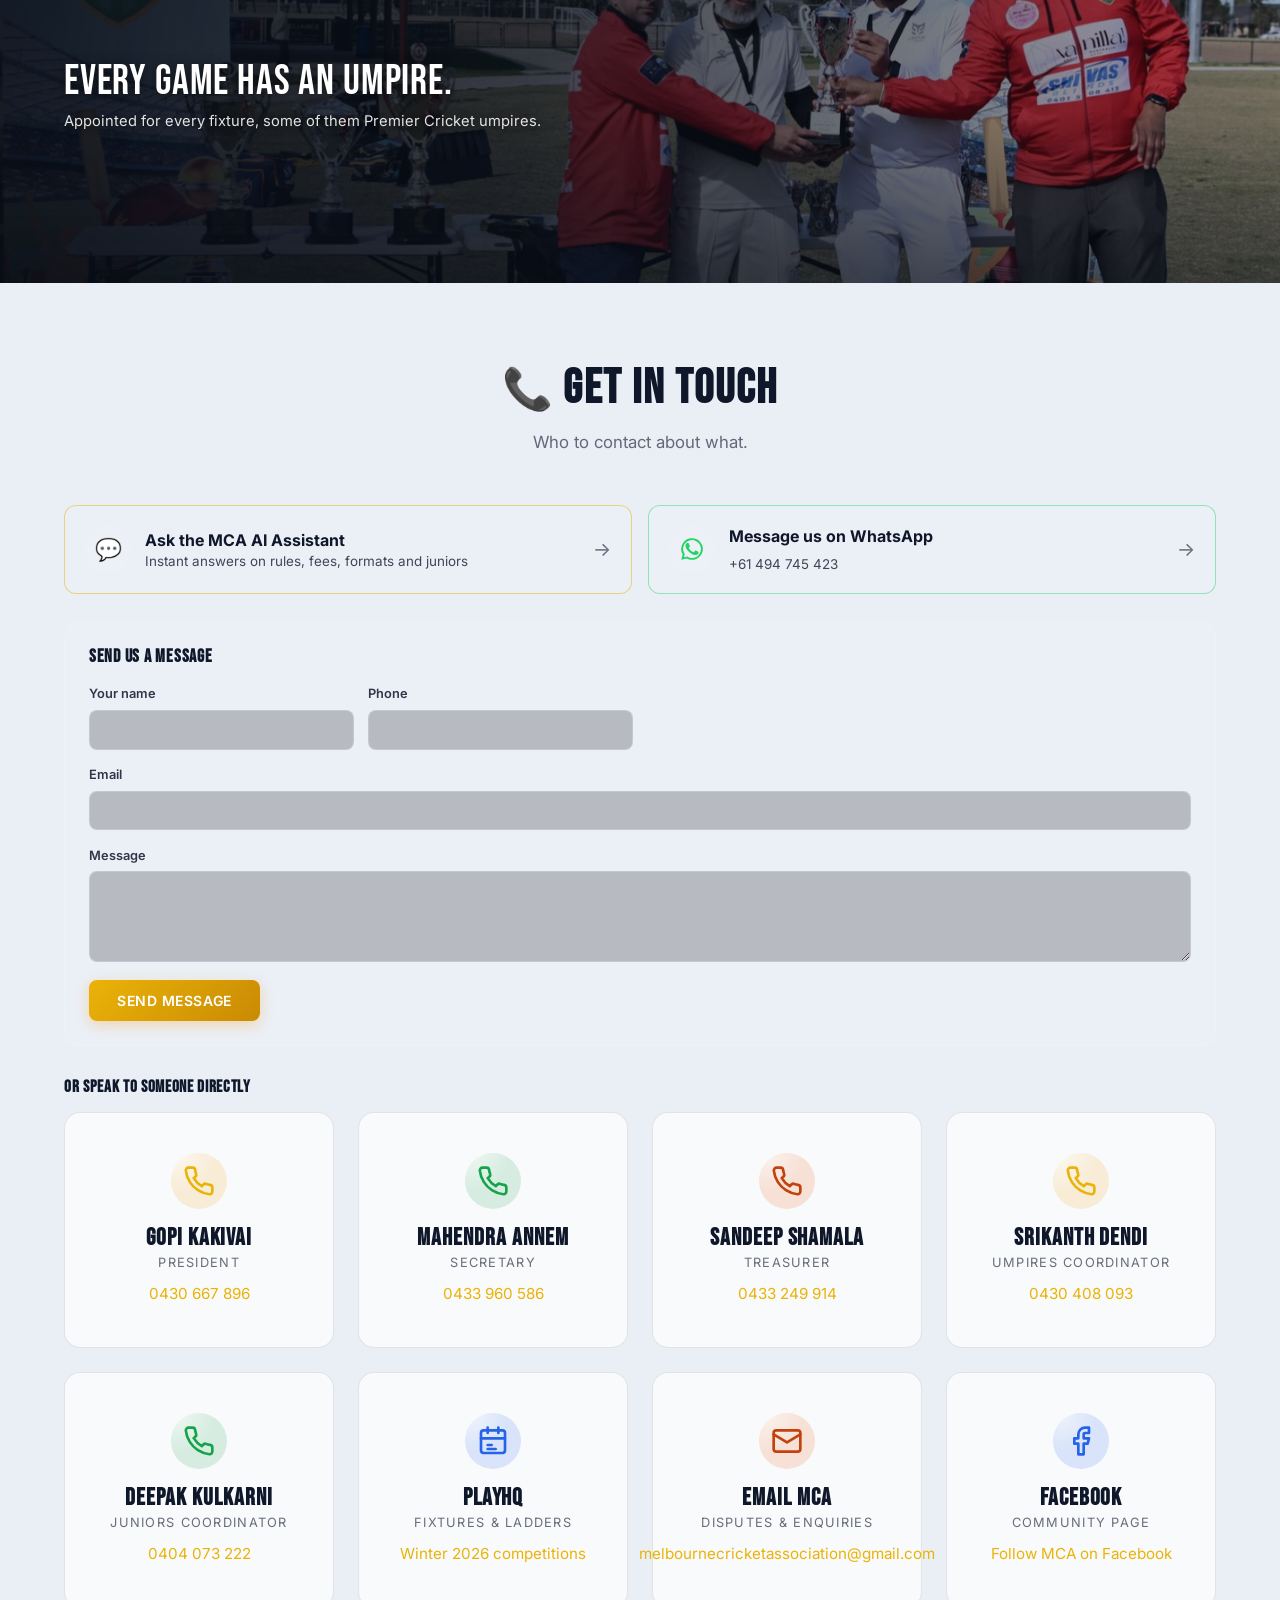
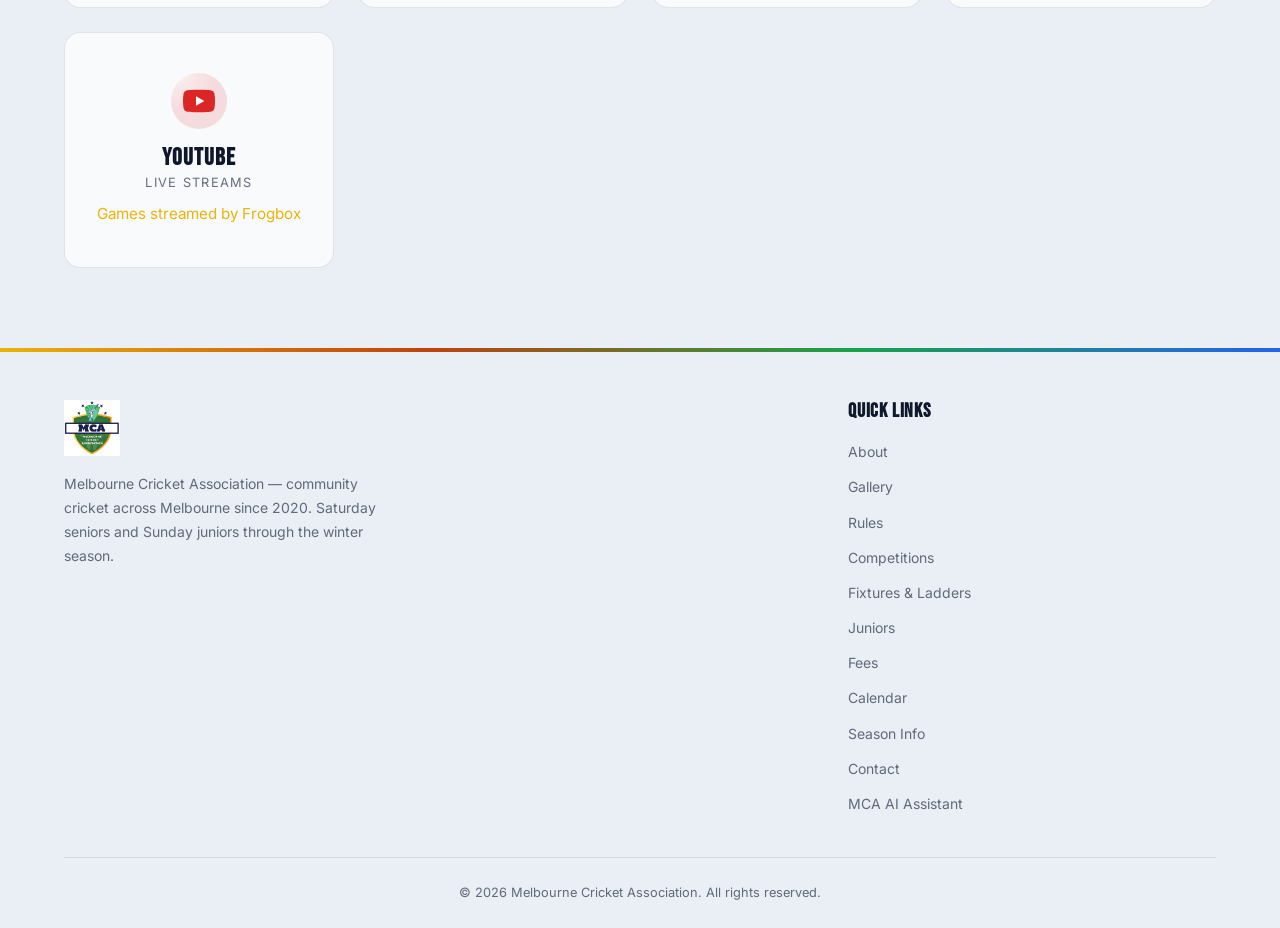
==== commit 7641d09d: "Fix the message form: it was never reaching FormSubmit, and email is required Your test failed for a" ====
--- a/index.html
+++ b/index.html
@@ -701,8 +701,8 @@
             <input type="tel" name="phone" autocomplete="tel" required />
           </label>
           <label class="field field-wide">
-            <span>Email <em>(optional)</em></span>
-            <input type="email" name="email" autocomplete="email" />
+            <span>Email</span>
+            <input type="email" name="email" autocomplete="email" required />
           </label>
           <label class="field field-wide">
             <span>Message</span>
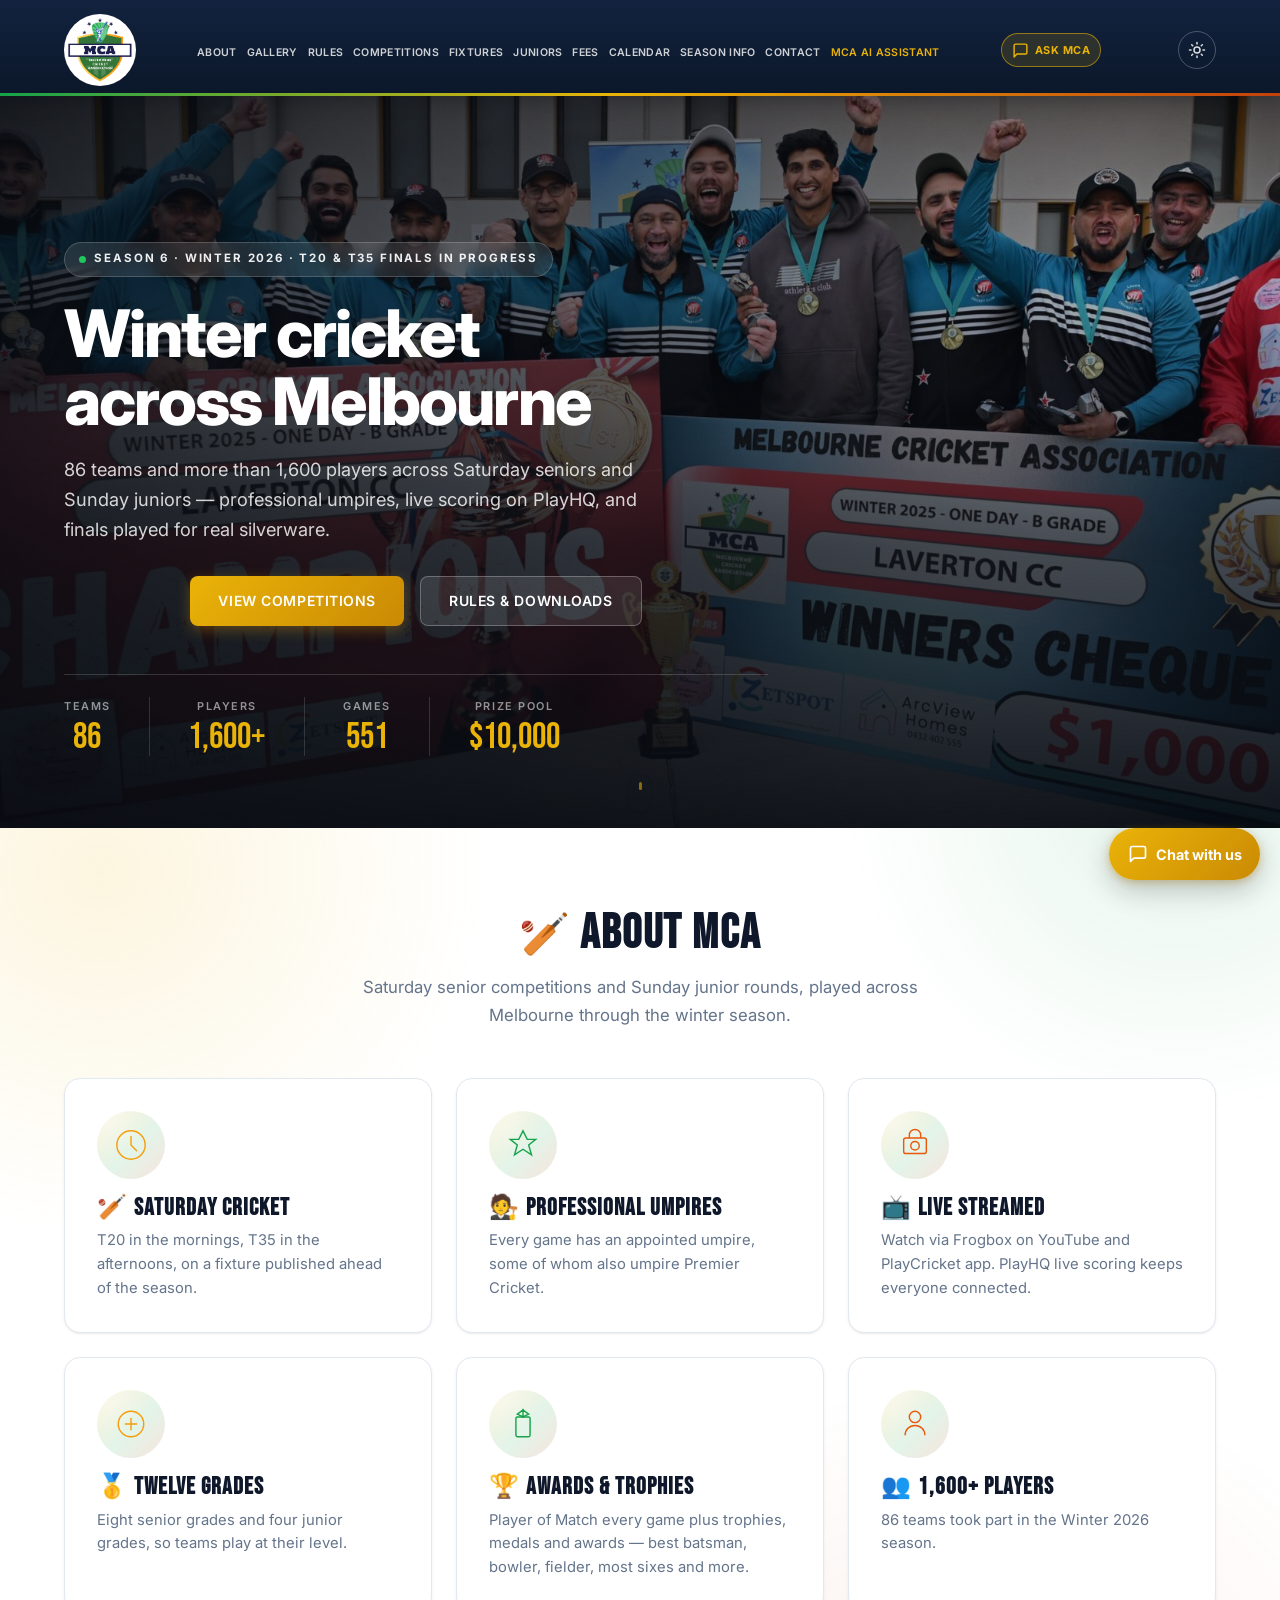
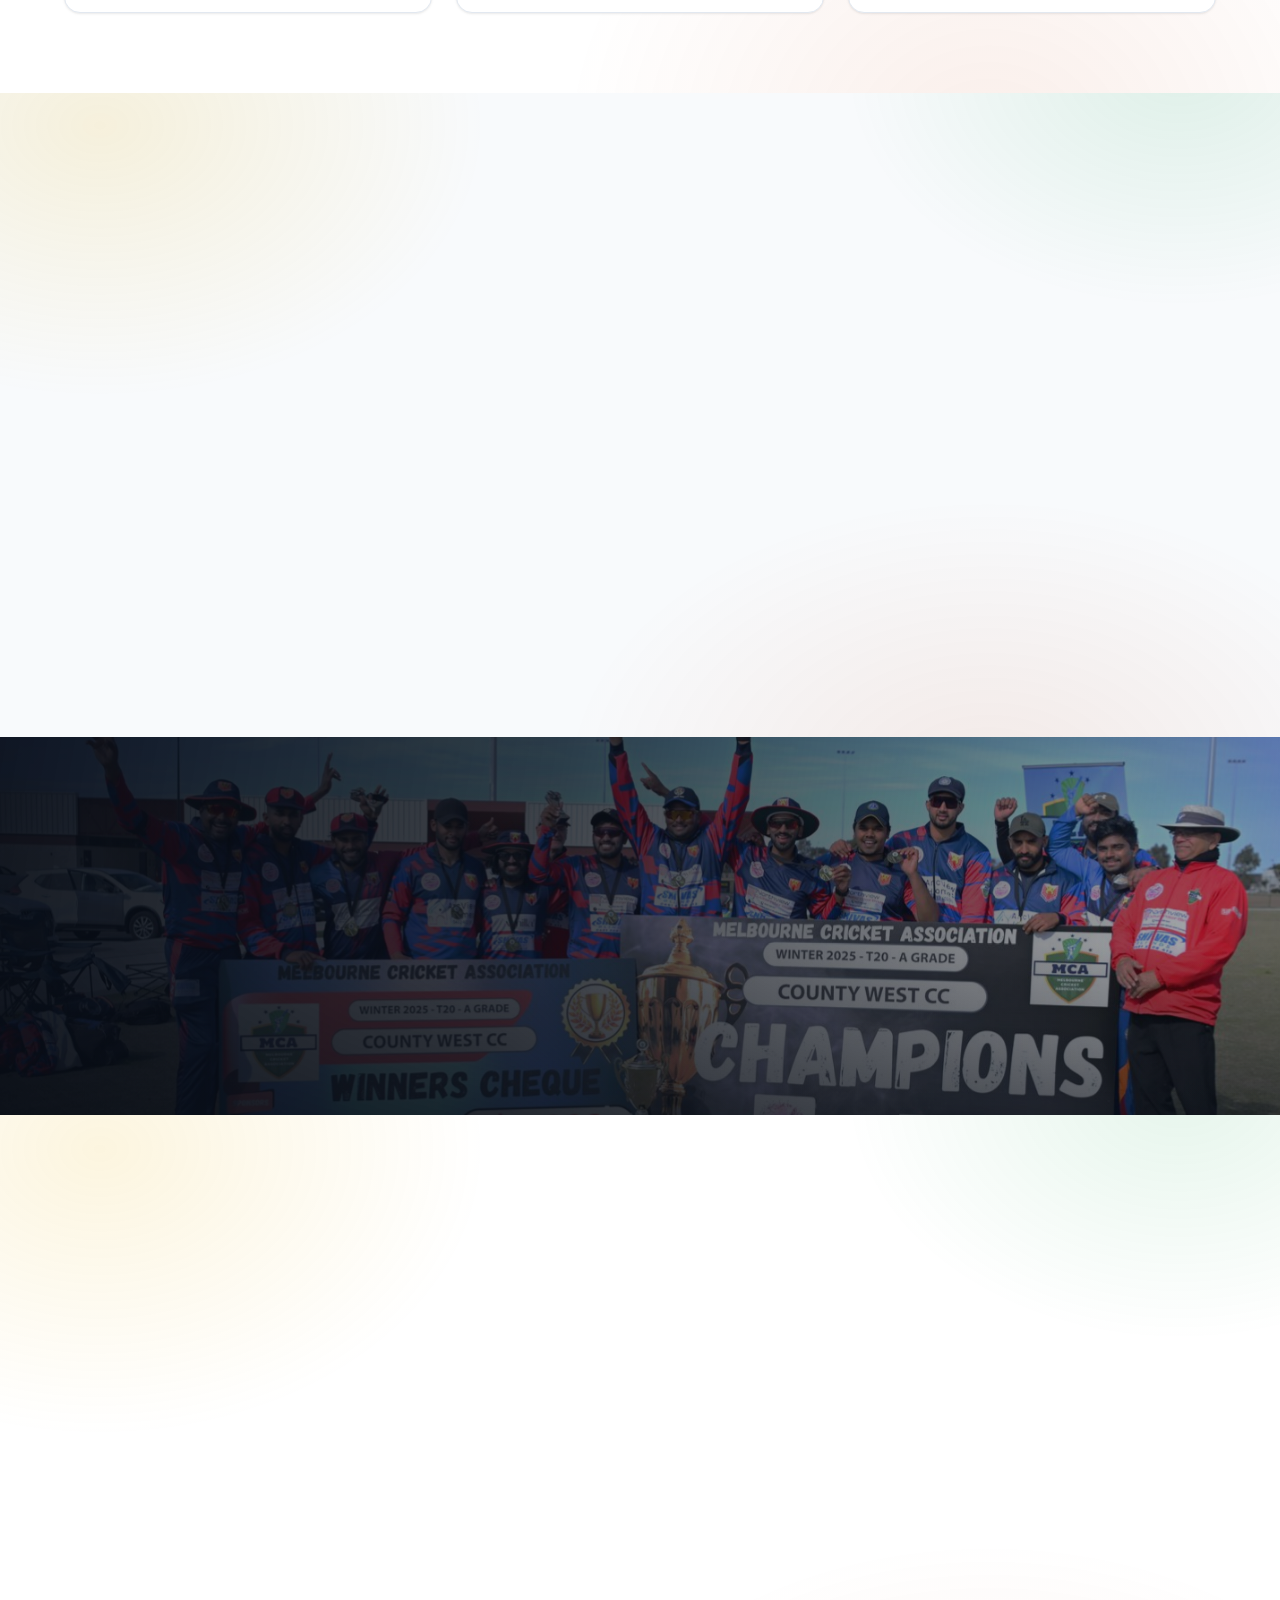
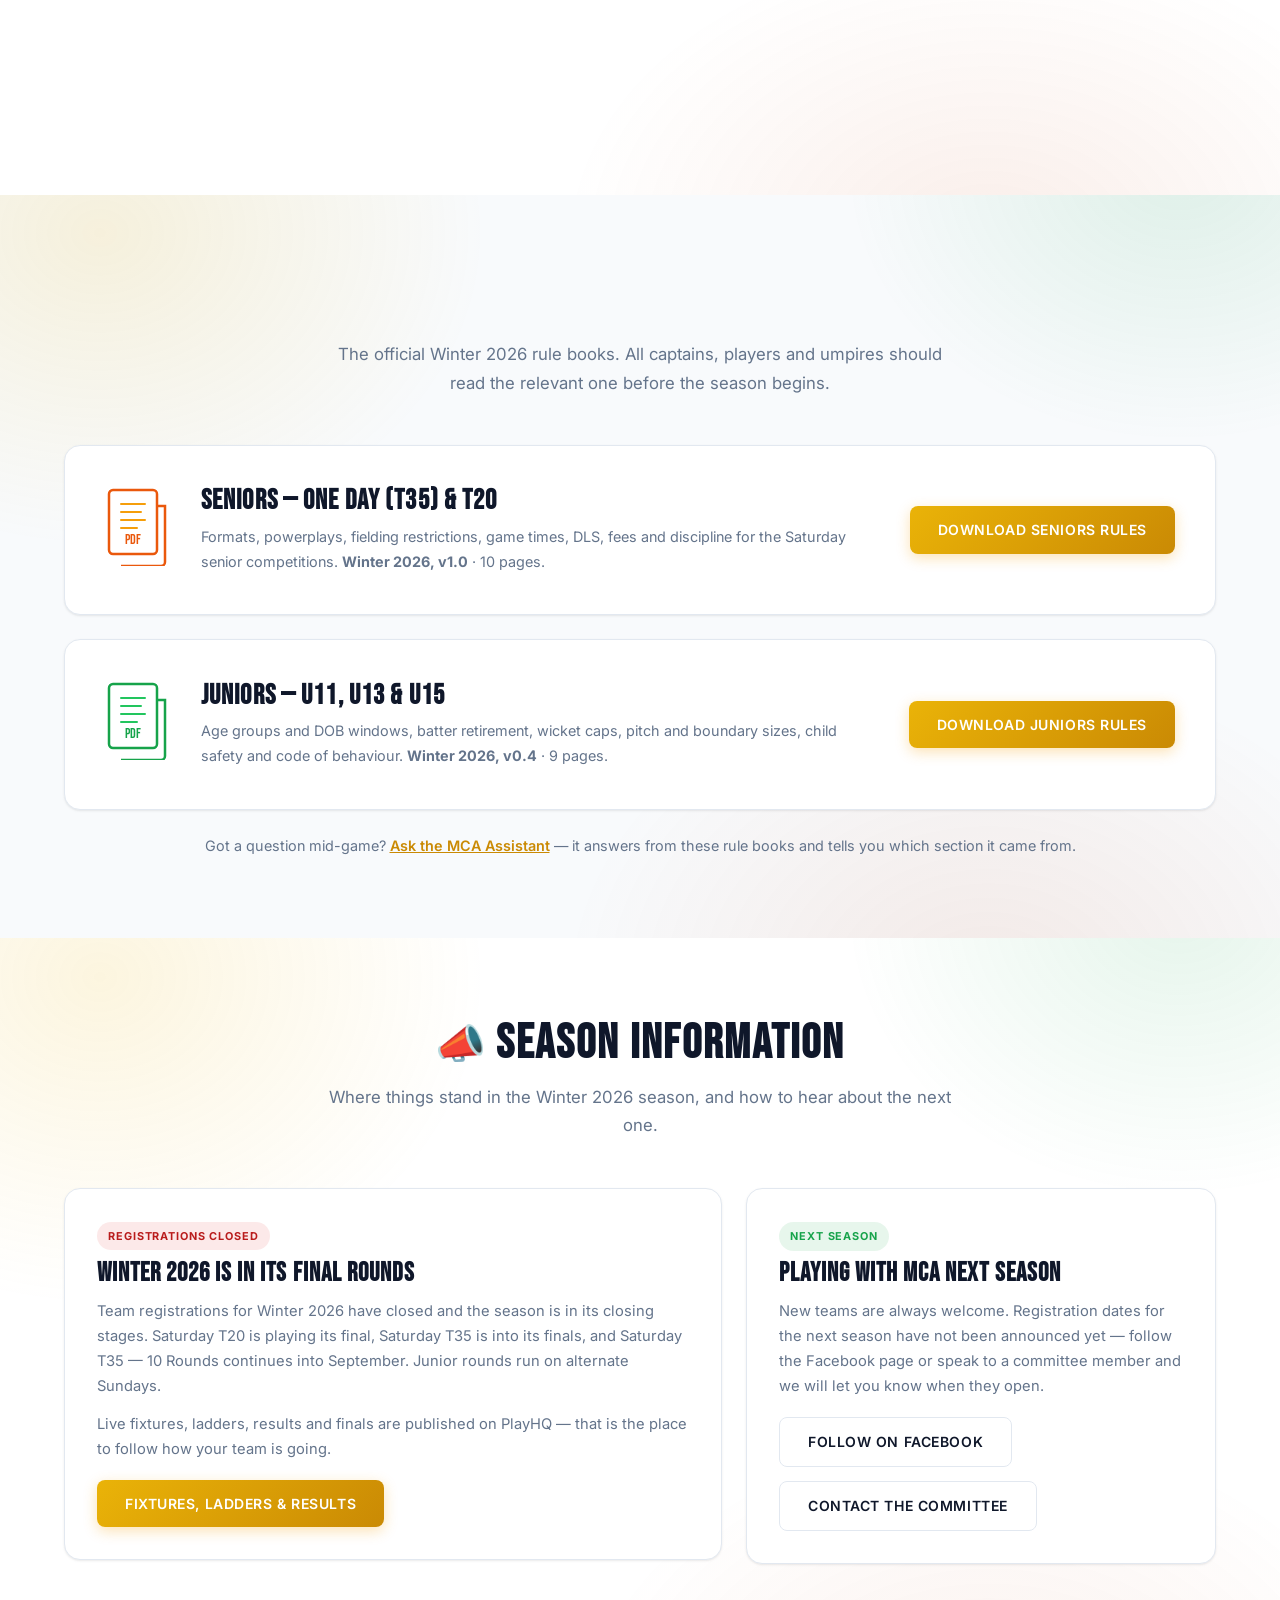
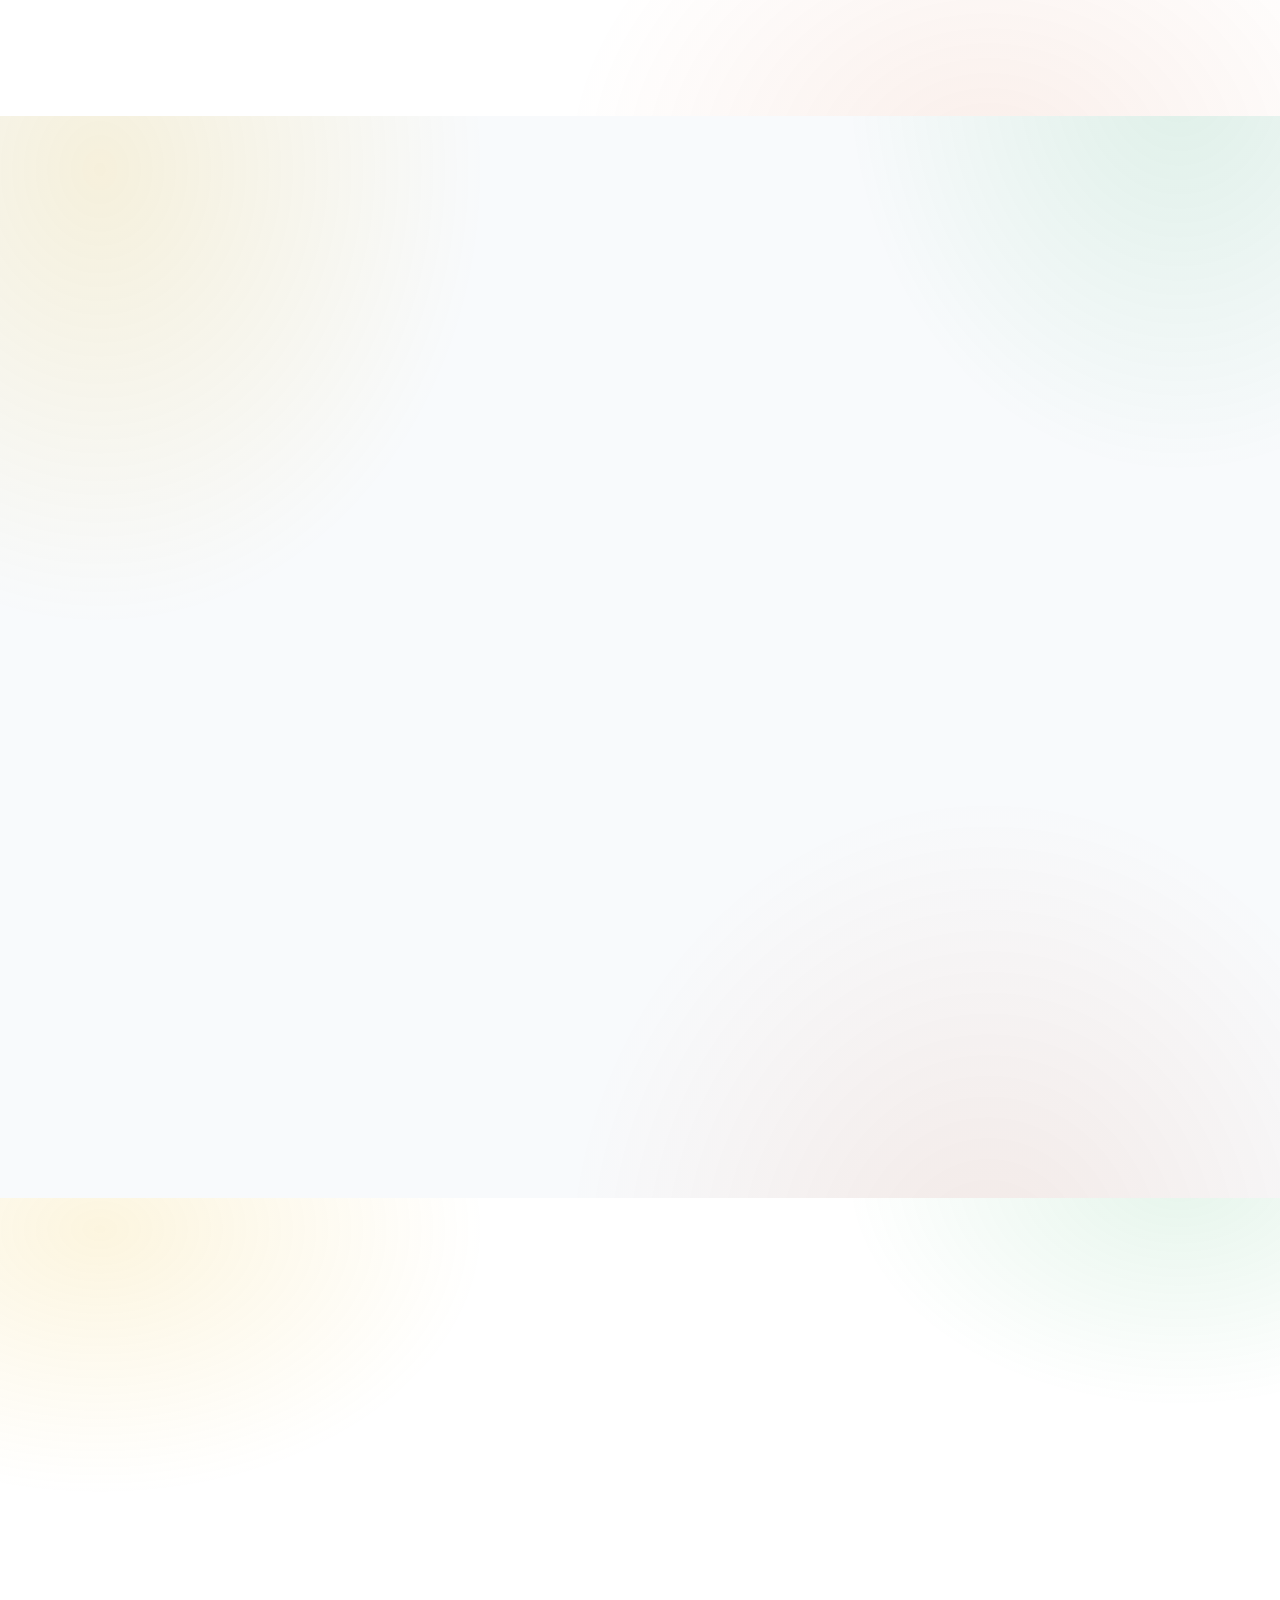
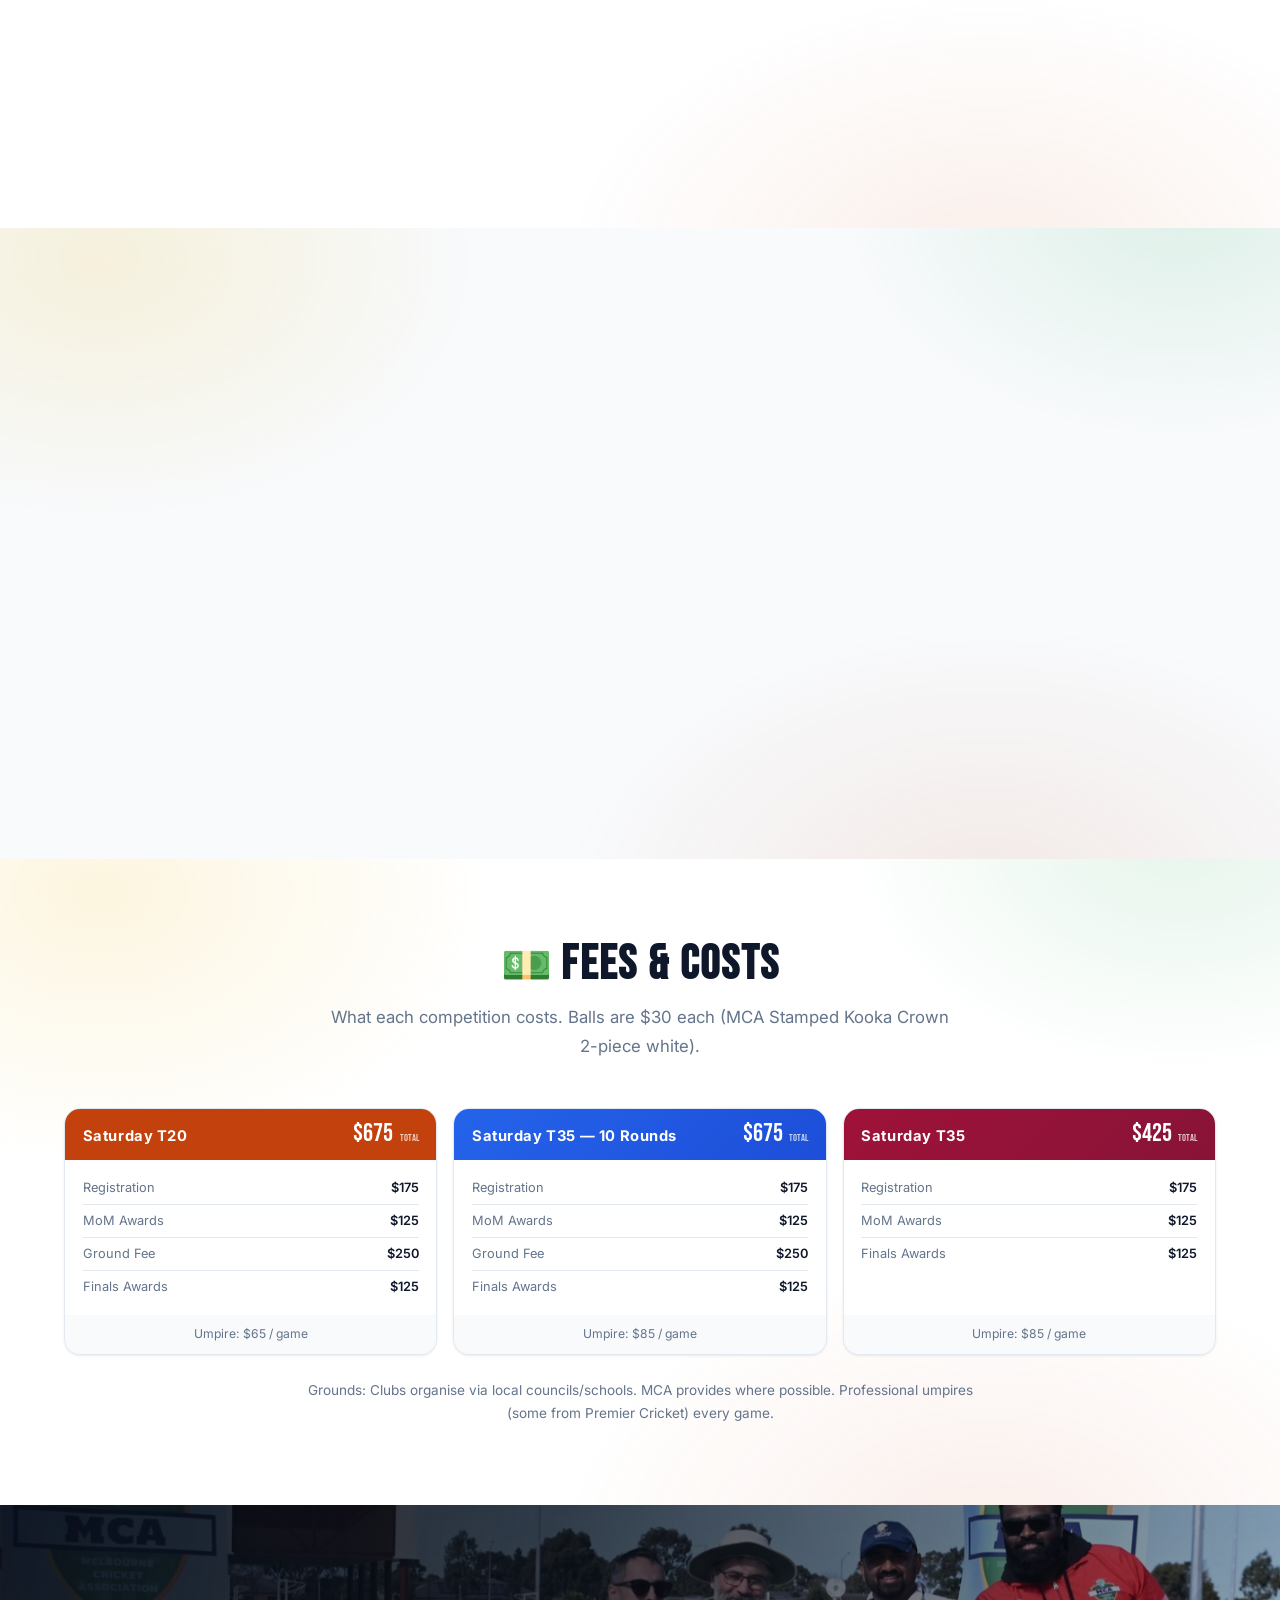
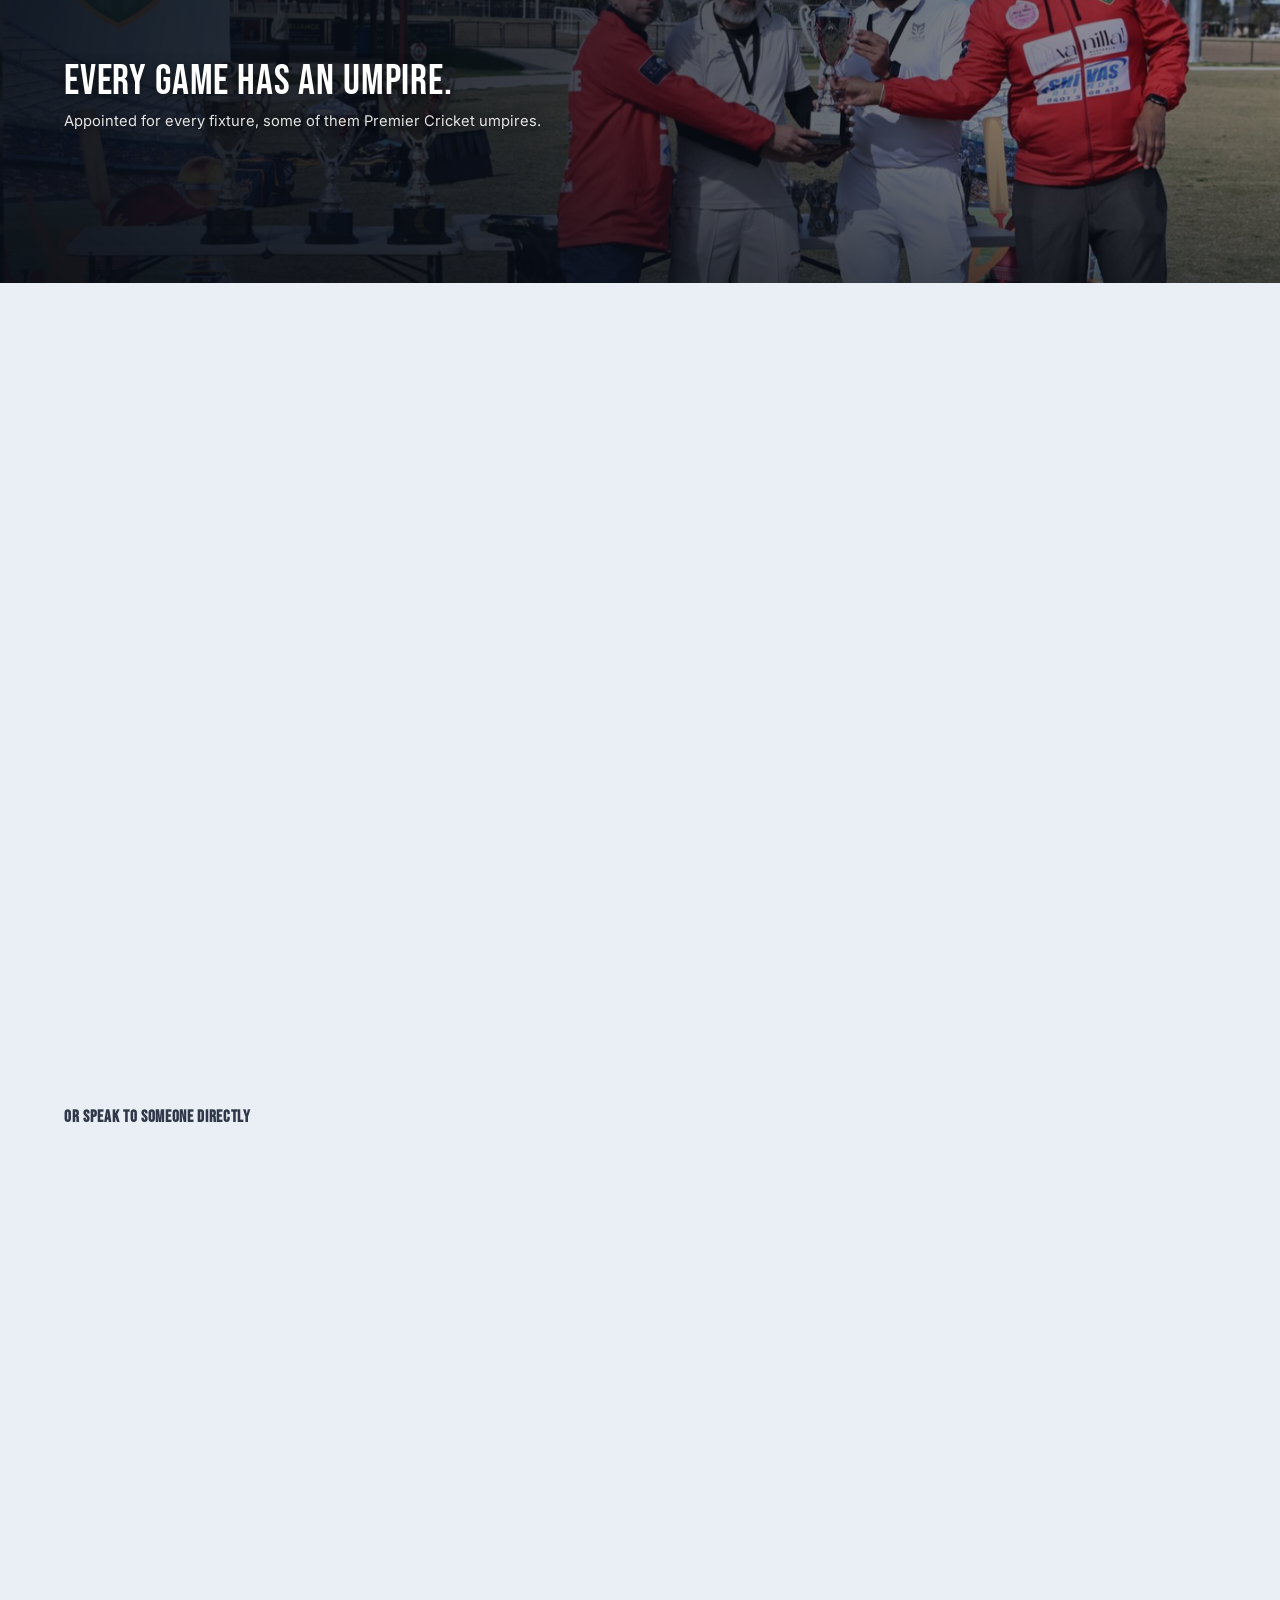
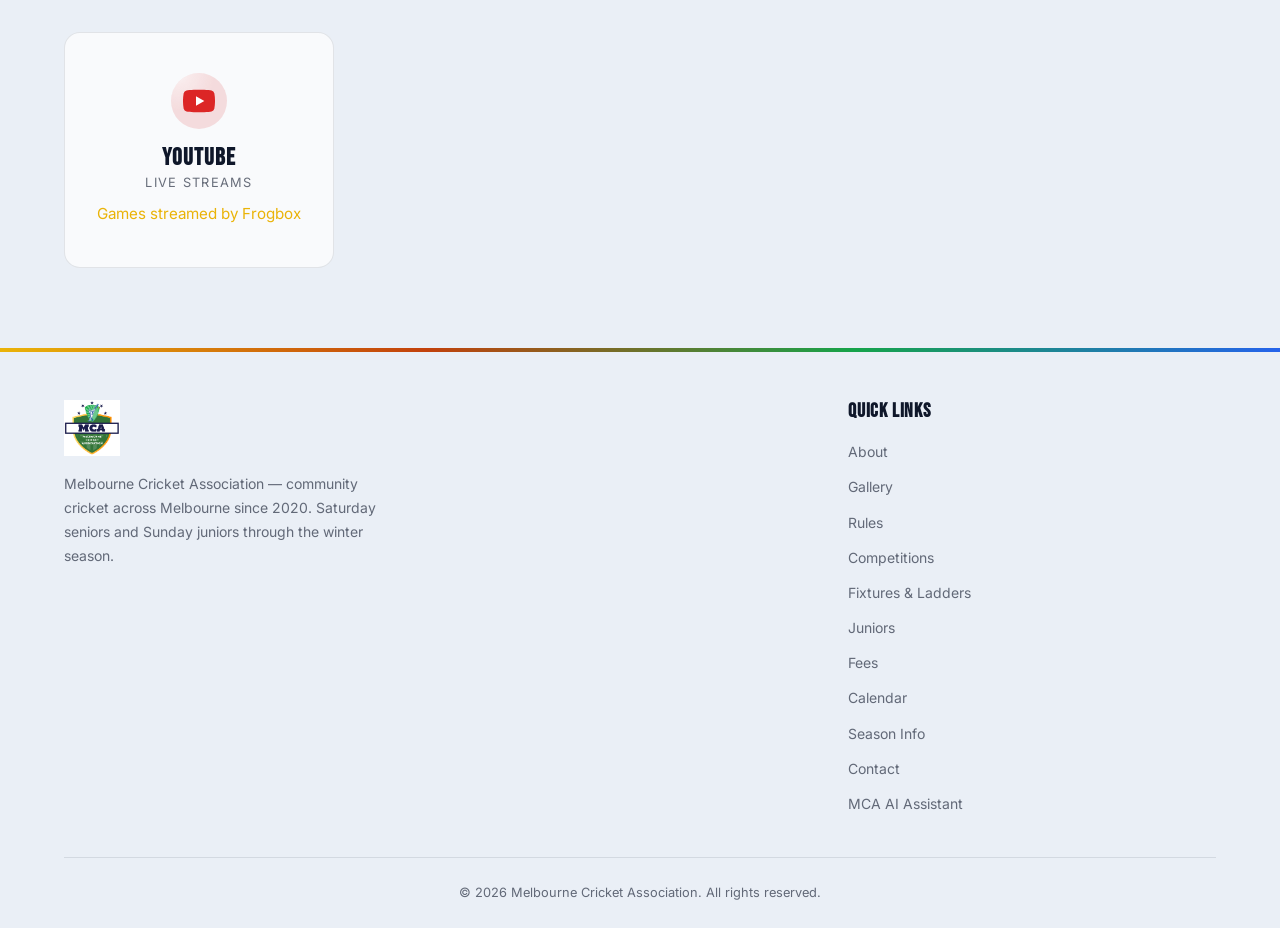
==== commit 9d756ce9: "86 teams, and the last two photographs dated 86 is now the figure everywhere — the hero stat, the se" ====
--- a/index.html
+++ b/index.html
@@ -11,7 +11,7 @@
   <meta charset="UTF-8" />
   <meta name="viewport" content="width=device-width, initial-scale=1.0" />
   <title>MCA — Melbourne Cricket Association | Winter 2026</title>
-  <meta name="description" content="Melbourne Cricket Association — community cricket in Melbourne. 100 teams, 1600+ participants. Competition formats, playing rules, fees, junior cricket and contacts." />
+  <meta name="description" content="Melbourne Cricket Association — community cricket in Melbourne. 86 teams, 1600+ participants. Competition formats, playing rules, fees, junior cricket and contacts." />
   <link rel="preconnect" href="https://fonts.googleapis.com" />
   <link rel="preconnect" href="https://fonts.gstatic.com" crossorigin />
   <link href="https://fonts.googleapis.com/css2?family=Bebas+Neue&family=Inter:wght@300;400;500;600;700&display=swap" rel="stylesheet" />
@@ -90,7 +90,7 @@
         </h1>
 
         <p class="hero-lede hero-rise-2">
-          100 teams and more than 1,600 players across Saturday seniors and
+          86 teams and more than 1,600 players across Saturday seniors and
           Sunday juniors &mdash; professional umpires, live scoring on PlayHQ,
           and finals played for real silverware.
         </p>
@@ -103,7 +103,7 @@
         <dl class="hero-stats hero-rise-4">
           <div class="stat">
             <dt class="stat-label">Teams</dt>
-            <dd><span class="hs-num" data-count="100">0</span></dd>
+            <dd><span class="hs-num" data-count="86">0</span></dd>
           </div>
           <div class="stat">
             <dt class="stat-label">Players</dt>
@@ -172,7 +172,7 @@
             <svg viewBox="0 0 48 48" width="48" height="48"><circle cx="24" cy="14" r="8" fill="none" stroke="#ea580c" stroke-width="2"/><path d="M10 40c0-8 6-14 14-14s14 6 14 14" fill="none" stroke="#ea580c" stroke-width="2"/></svg>
           </div>
           <h3><span class="card-emoji" aria-hidden="true">👥</span>1,600+ Players</h3>
-          <p>100 teams took part in the Winter 2026 season.</p>
+          <p>86 teams took part in the Winter 2026 season.</p>
         </div>
       </div>
     </div>
@@ -414,17 +414,17 @@
           </figcaption>
         </figure>
         <figure class="gallery-item reveal">
-          <img src="photos/united-tarneit-t35-a-grade-runners-up.jpg" alt="United Tarneit SC with their runners-up trophies" loading="lazy" decoding="async" />
+          <img src="photos/united-tarneit-t35-a-grade-runners-up.jpg" alt="United Tarneit SC with their Winter 2025 T35 A Grade runners-up trophies" loading="lazy" decoding="async" />
           <figcaption class="gallery-overlay">
             <span>United Tarneit SC — T35 A Grade Runners-Up</span>
-            <em>Presentation</em>
+            <em>Winter 2025</em>
           </figcaption>
         </figure>
         <figure class="gallery-item gallery-item-wide reveal">
-          <img src="photos/western-eagles-t35-12-rounds-b-grade-runners-up.jpg" alt="Western Eagles SC with their runners-up trophy" loading="lazy" decoding="async" />
+          <img src="photos/western-eagles-t35-12-rounds-b-grade-runners-up.jpg" alt="Western Eagles SC with their Winter 2025 T35 12 Rounds B Grade runners-up trophy" loading="lazy" decoding="async" />
           <figcaption class="gallery-overlay">
             <span>Western Eagles SC — T35 12 Rounds B Grade Runners-Up</span>
-            <em>Presentation</em>
+            <em>Winter 2025</em>
           </figcaption>
         </figure>
         <figure class="gallery-item reveal">
--- a/styles.css
+++ b/styles.css
@@ -1594,15 +1594,15 @@
   width: 100%;
   padding: 1.1rem 1.25rem;
   border-radius: var(--radius);
-  border: 1px solid rgba(255,255,255,0.16);
-  background: rgba(255,255,255,0.06);
+  border: 1px solid var(--surface-deep-line);
+  background: var(--surface-deep-card);
   color: inherit;
   font-family: 'Inter', sans-serif;
   text-align: left;
   cursor: pointer;
   transition: transform 0.2s, background 0.2s, border-color 0.2s;
 }
-.contact-primary:hover { transform: translateY(-3px); background: rgba(255,255,255,0.11); }
+.contact-primary:hover { transform: translateY(-3px); border-color: var(--gold); }
 .contact-primary-chat { border-color: rgba(234,179,8,0.5); }
 .contact-primary-chat:hover { border-color: var(--gold); }
 .contact-primary-wa { border-color: rgba(37,211,102,0.45); }
@@ -1616,7 +1616,7 @@
   height: 46px;
   flex-shrink: 0;
   border-radius: 50%;
-  background: rgba(255,255,255,0.1);
+  background: rgba(127,127,127,0.14);
   font-size: 1.35rem;
 }
 .contact-primary-text { display: flex; flex-direction: column; gap: 0.15rem; min-width: 0; }
@@ -1629,8 +1629,8 @@
   padding: 1.5rem;
   margin-bottom: 2rem;
   border-radius: var(--radius-lg);
-  border: 1px solid rgba(255,255,255,0.14);
-  background: rgba(255,255,255,0.05);
+  border: 1px solid var(--surface-deep-line);
+  background: var(--surface-deep-card);
 }
 .contact-form h3 { font-size: 1.15rem; margin-bottom: 1rem; }
 .contact-form-grid {
@@ -1647,11 +1647,19 @@
   min-width: 0;
   padding: 0.65rem 0.8rem;
   border-radius: 0.5rem;
-  border: 1px solid rgba(255,255,255,0.2);
-  background: rgba(0,0,0,0.22);
-  color: inherit;
+  /* rgba(0,0,0,0.22) made these grey slabs in daylight — barely legible as
+     fields, let alone as text someone had typed. */
+  border: 1px solid var(--card-border);
+  background: var(--card-bg);
+  color: var(--text);
   font-family: 'Inter', sans-serif;
   font-size: 0.9rem;
+}
+.field input::placeholder, .field textarea::placeholder { color: var(--text-dim); }
+[data-theme="dark"] .field input,
+[data-theme="dark"] .field textarea {
+  border-color: rgba(255,255,255,0.18);
+  background: rgba(0,0,0,0.3);
 }
 .field input:focus, .field textarea:focus { outline: 2px solid var(--gold); outline-offset: 1px; }
 .field textarea { resize: vertical; }
@@ -1664,9 +1672,26 @@
   gap: 0.9rem;
   margin-top: 1.1rem;
 }
-.contact-form-status { margin: 0; font-size: 0.85rem; }
-.contact-form-status.is-error { color: #fca5a5; }
-.contact-form-status.is-ok { color: #86efac; }
+.contact-form-status {
+  margin: 0;
+  font-size: 0.85rem;
+  line-height: 1.45;
+}
+/* These were pale green and pale red, chosen for a dark panel — but
+   section-dark is only dark in dark mode, so in daylight they were washed out
+   on a near-white background. A tinted chip with a dark ink reads on both. */
+.contact-form-status.is-ok,
+.contact-form-status.is-error {
+  flex: 1 1 14rem;
+  padding: 0.55rem 0.8rem;
+  border-radius: 0.5rem;
+  border-left: 3px solid currentColor;
+  font-weight: 600;
+}
+.contact-form-status.is-ok    { color: #14532d; background: rgba(22,163,74,0.13); }
+.contact-form-status.is-error { color: #b91c1c; background: rgba(220,38,38,0.11); }
+[data-theme="dark"] .contact-form-status.is-ok    { color: #86efac; background: rgba(22,163,74,0.18); }
+[data-theme="dark"] .contact-form-status.is-error { color: #fca5a5; background: rgba(220,38,38,0.18); }
 
 .contact-people-head {
   font-size: 1.05rem;
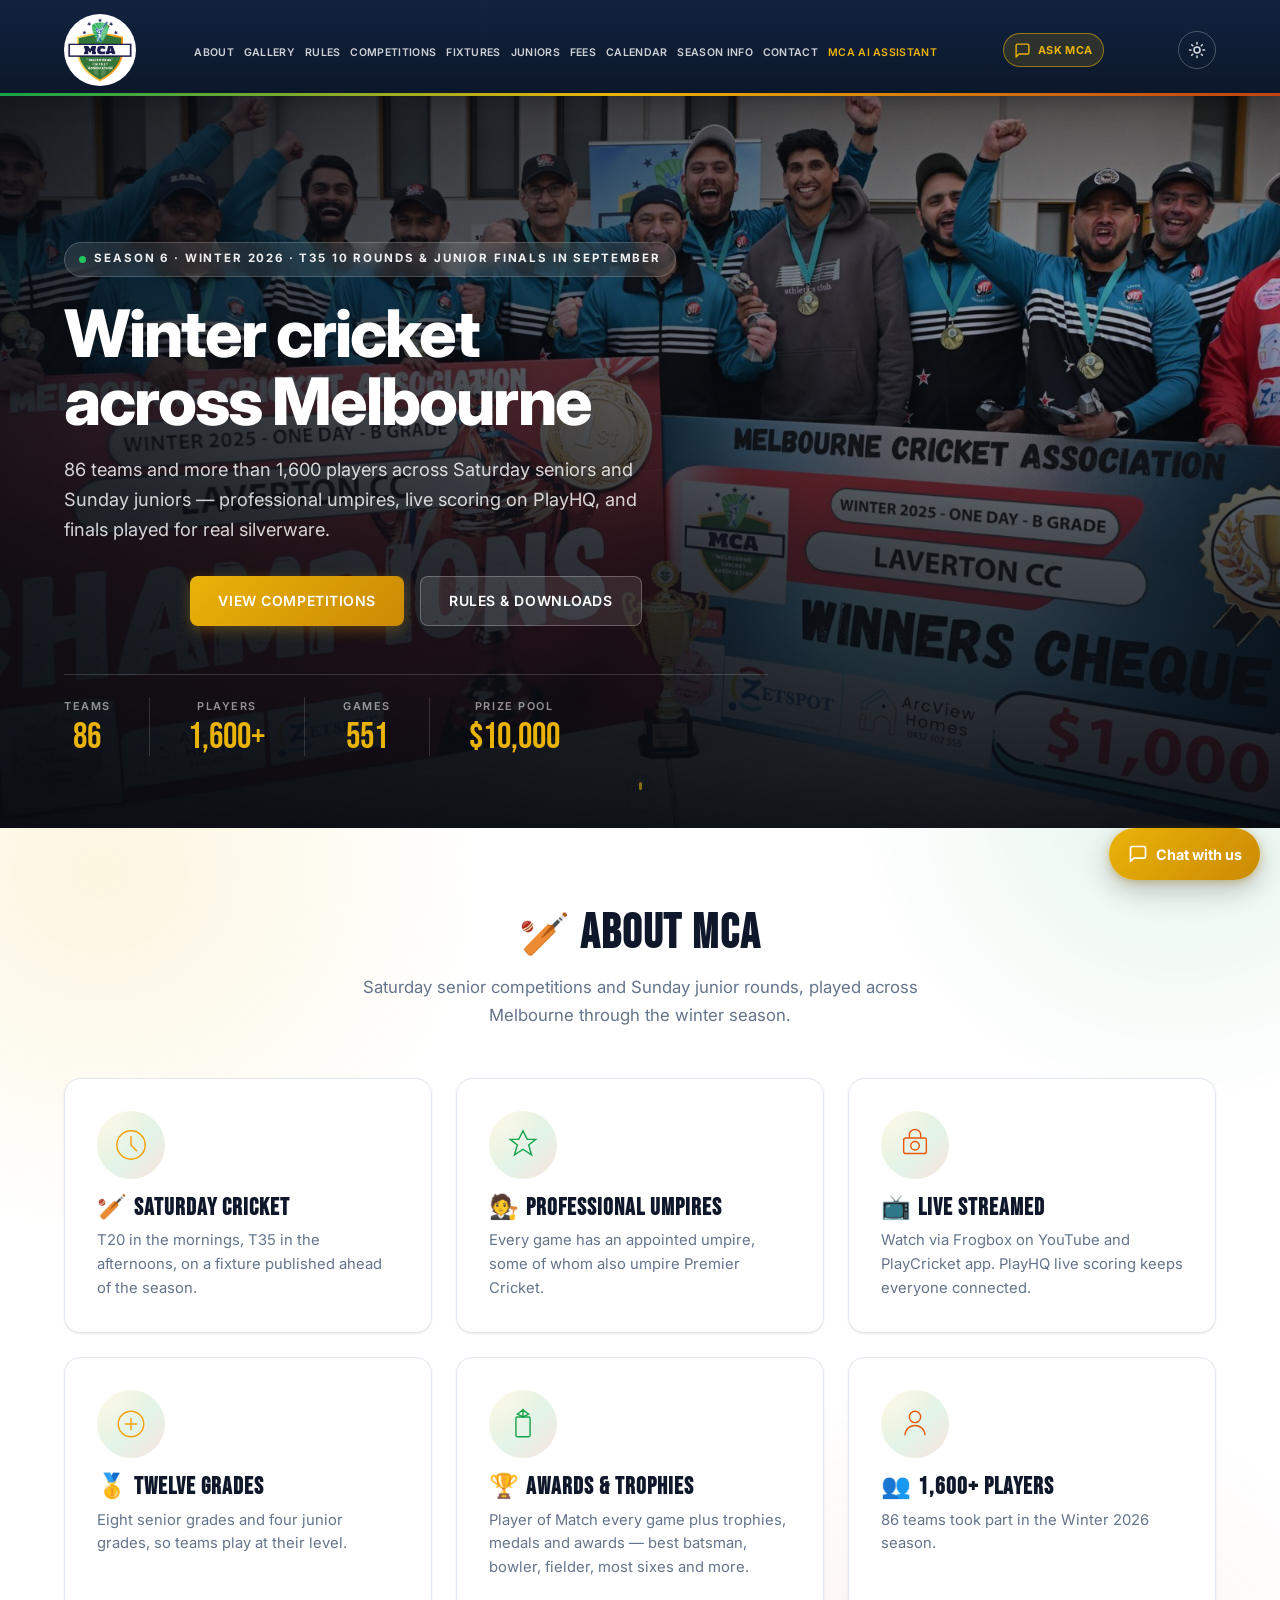
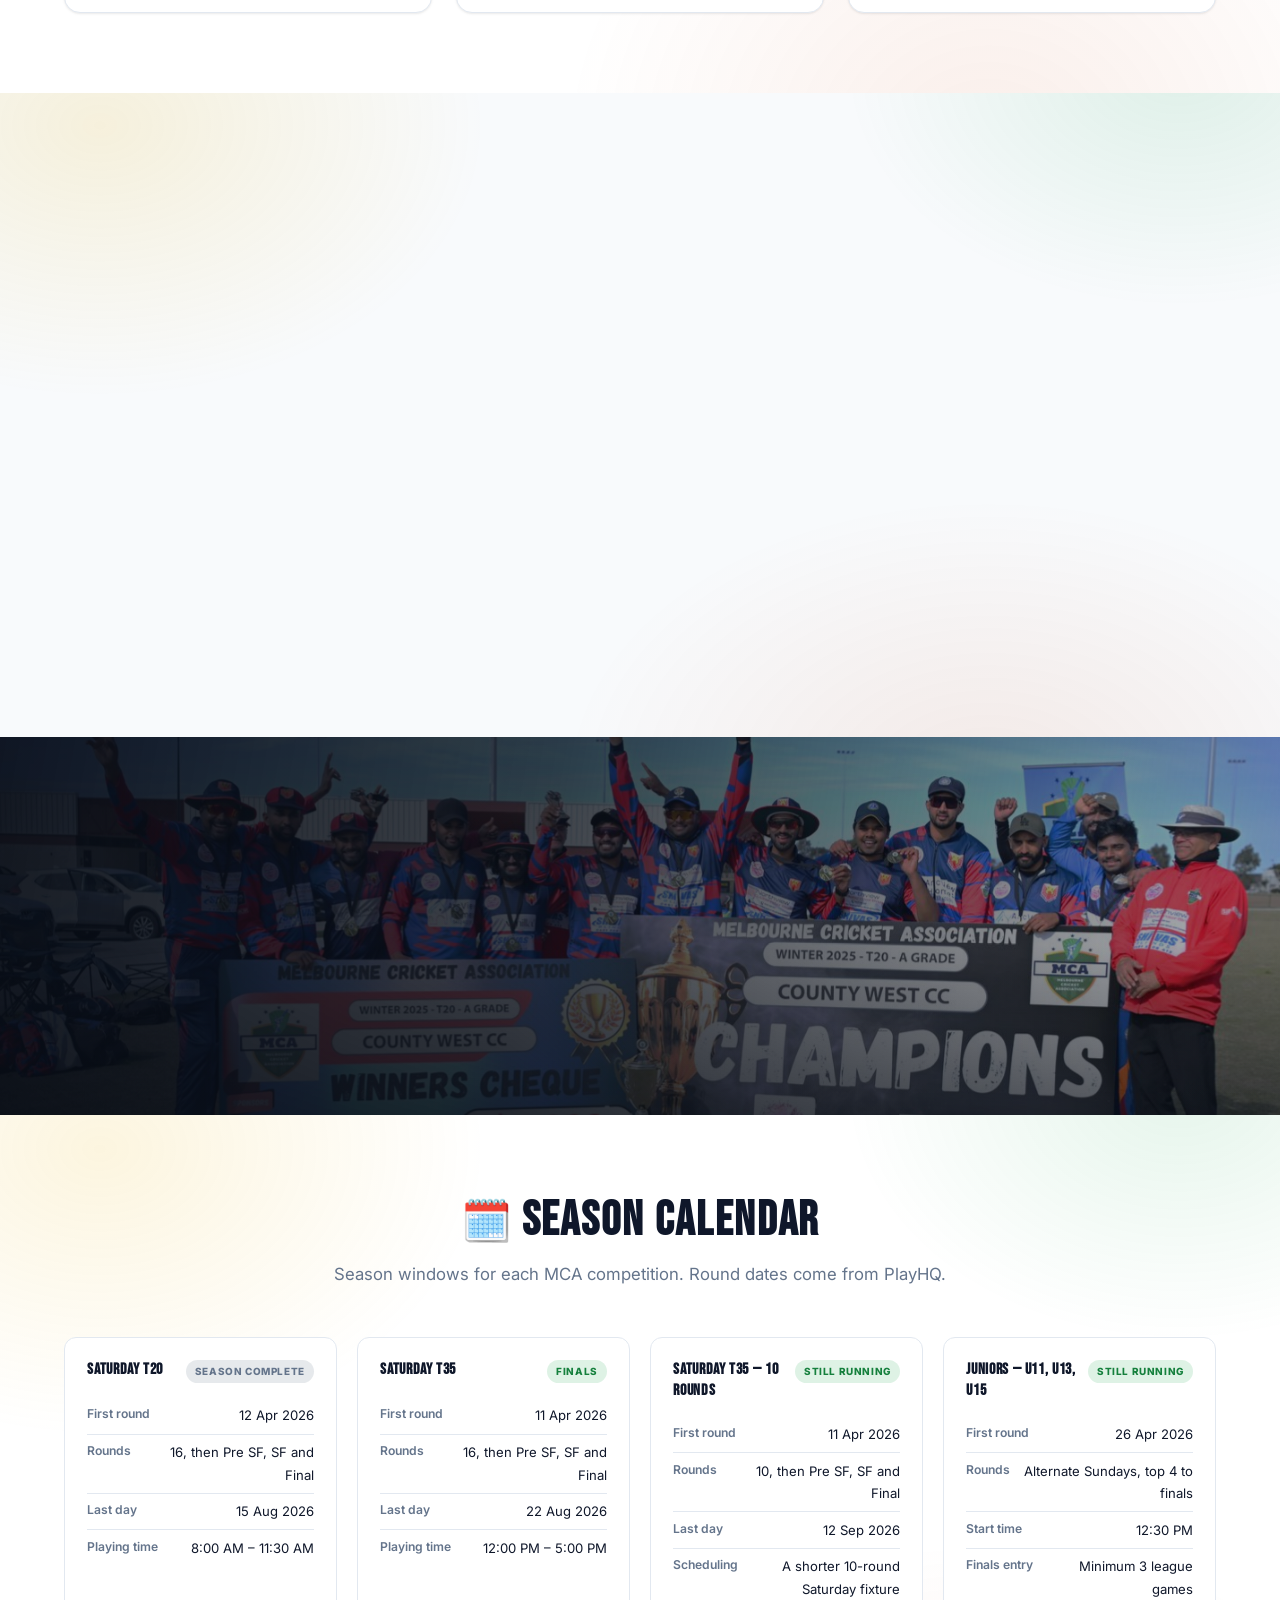
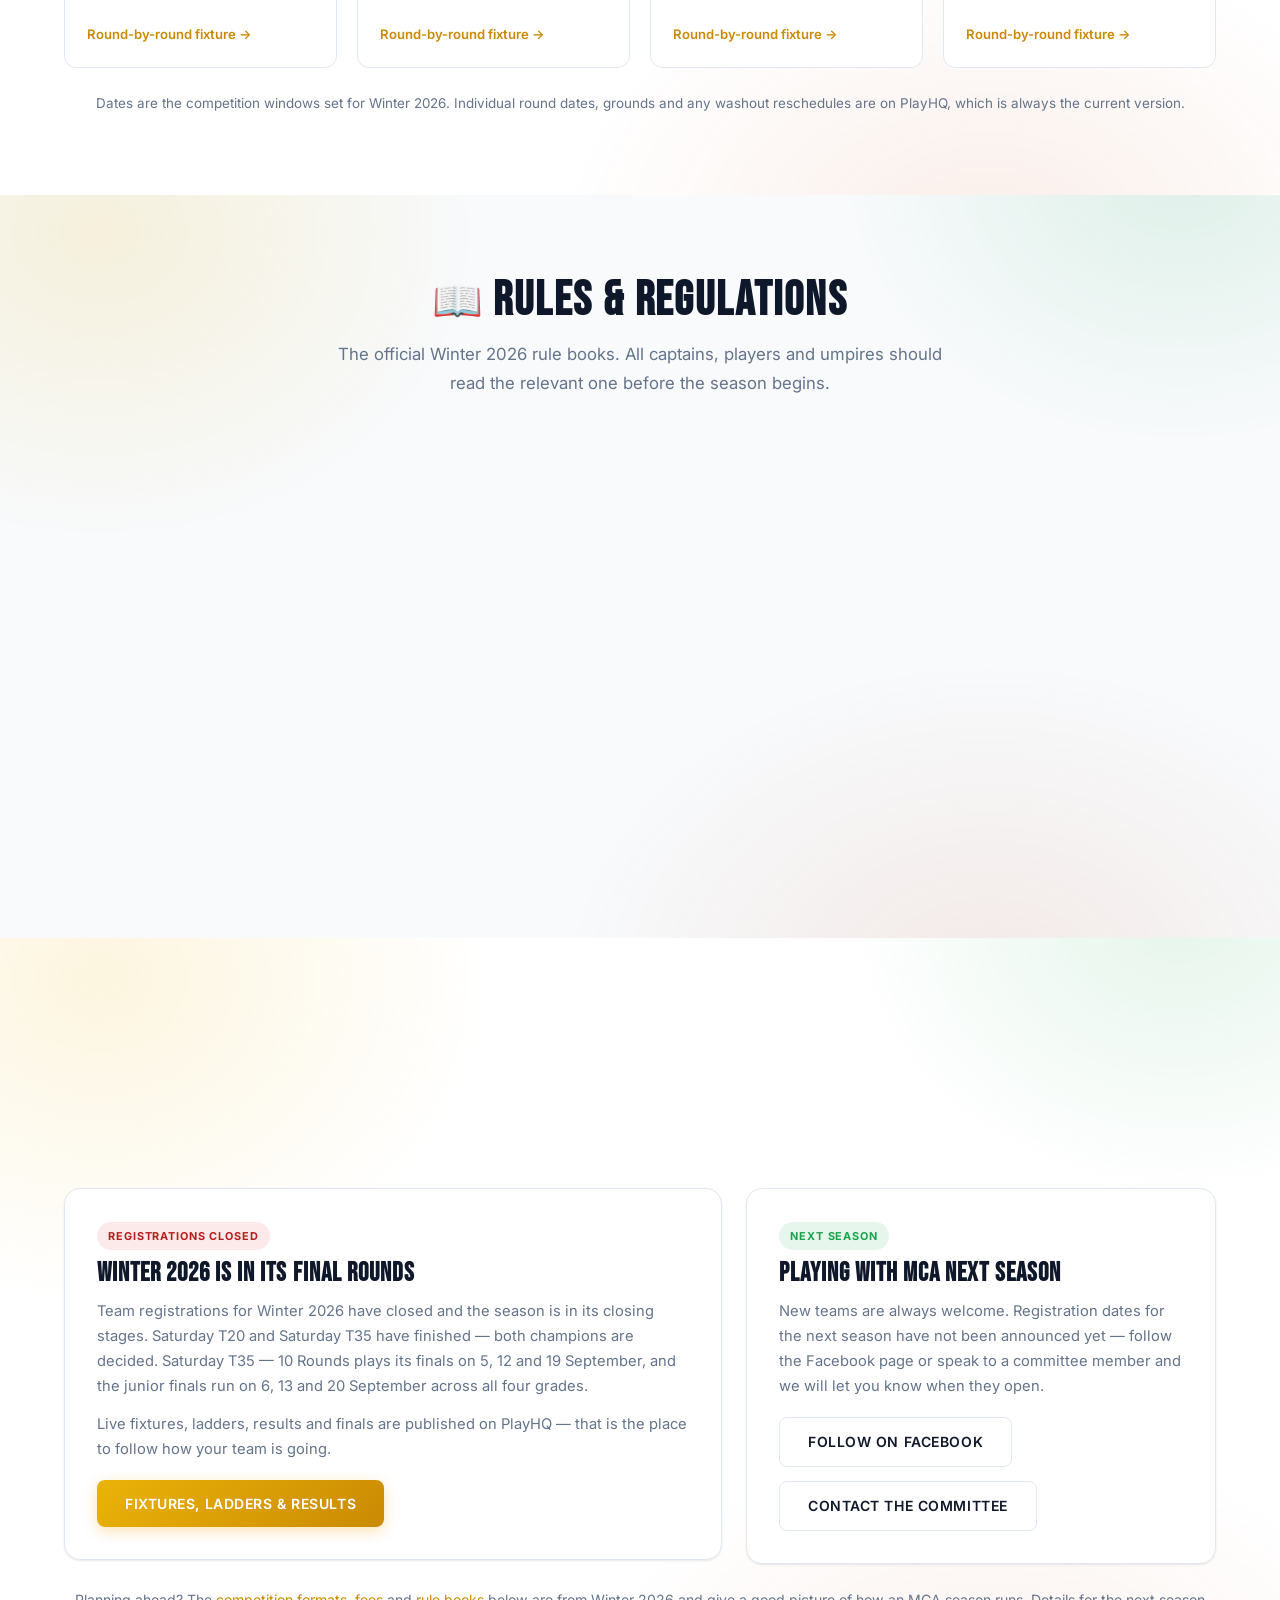
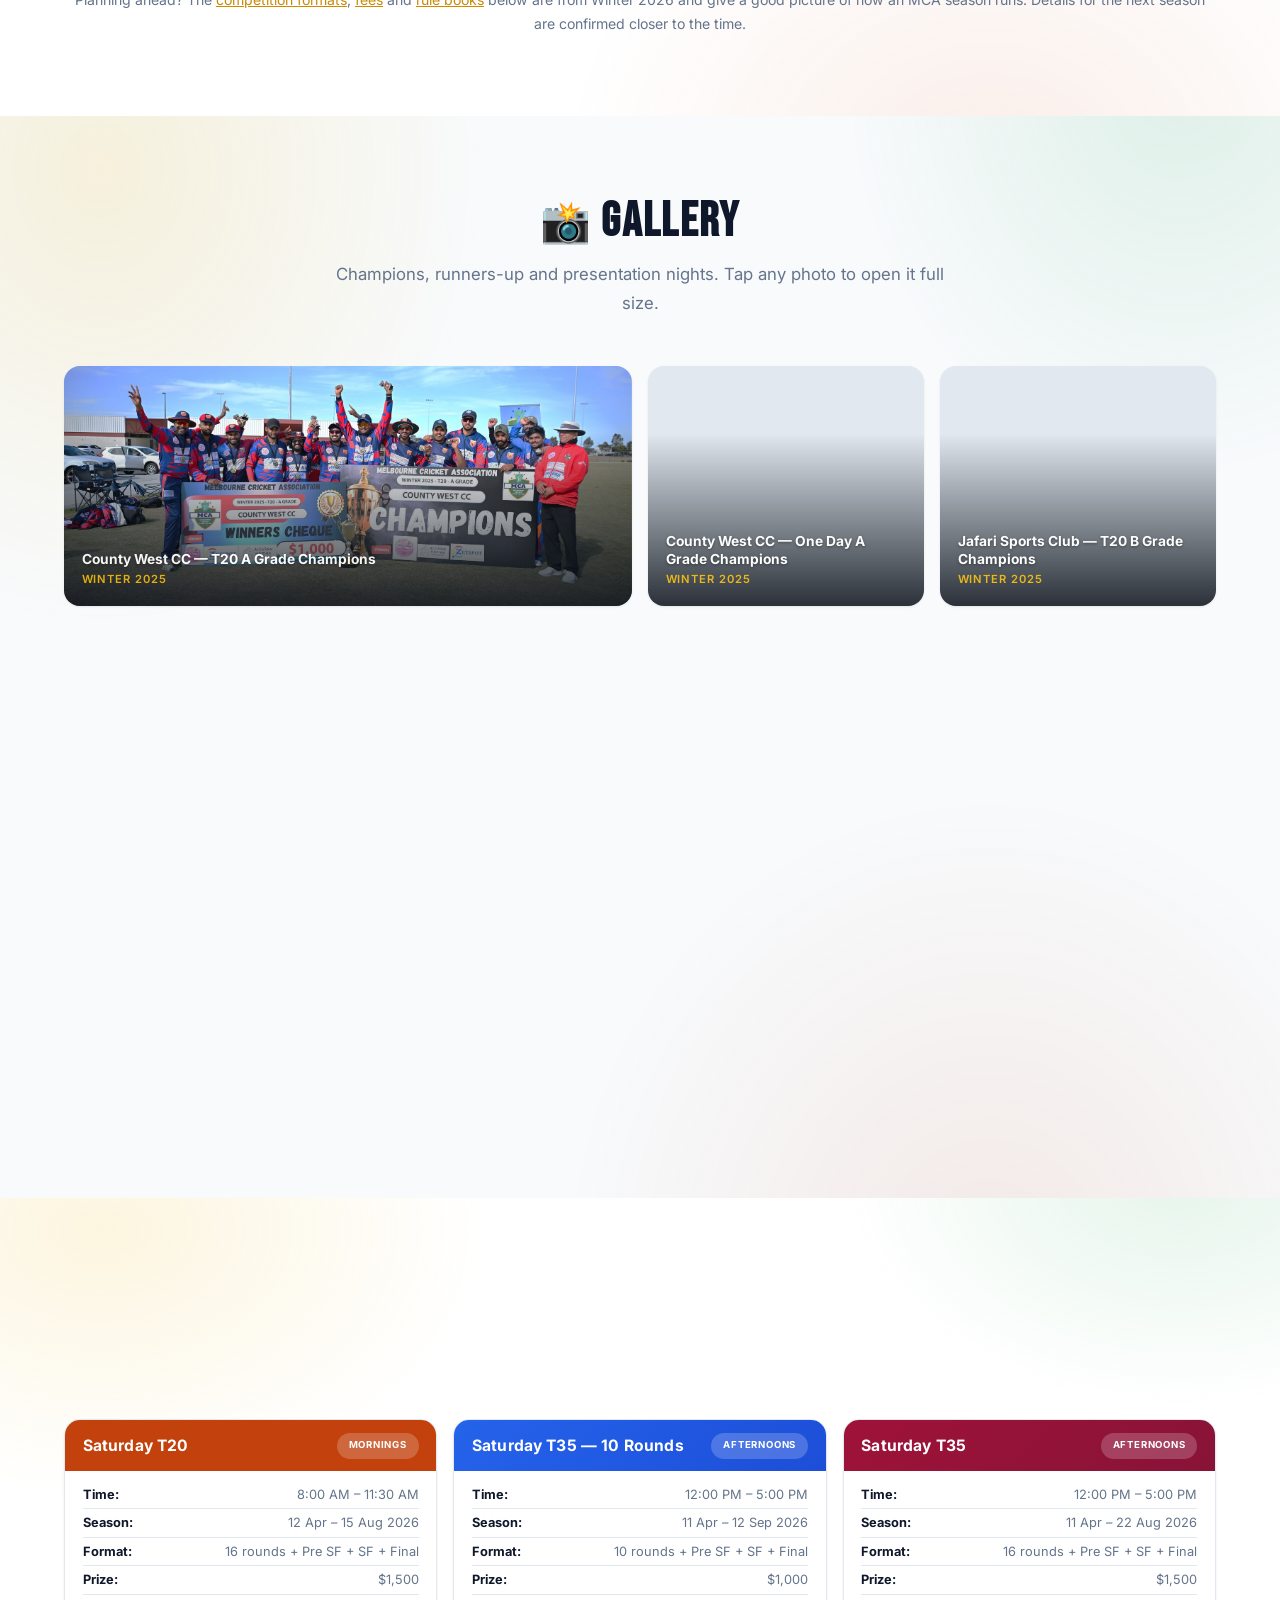
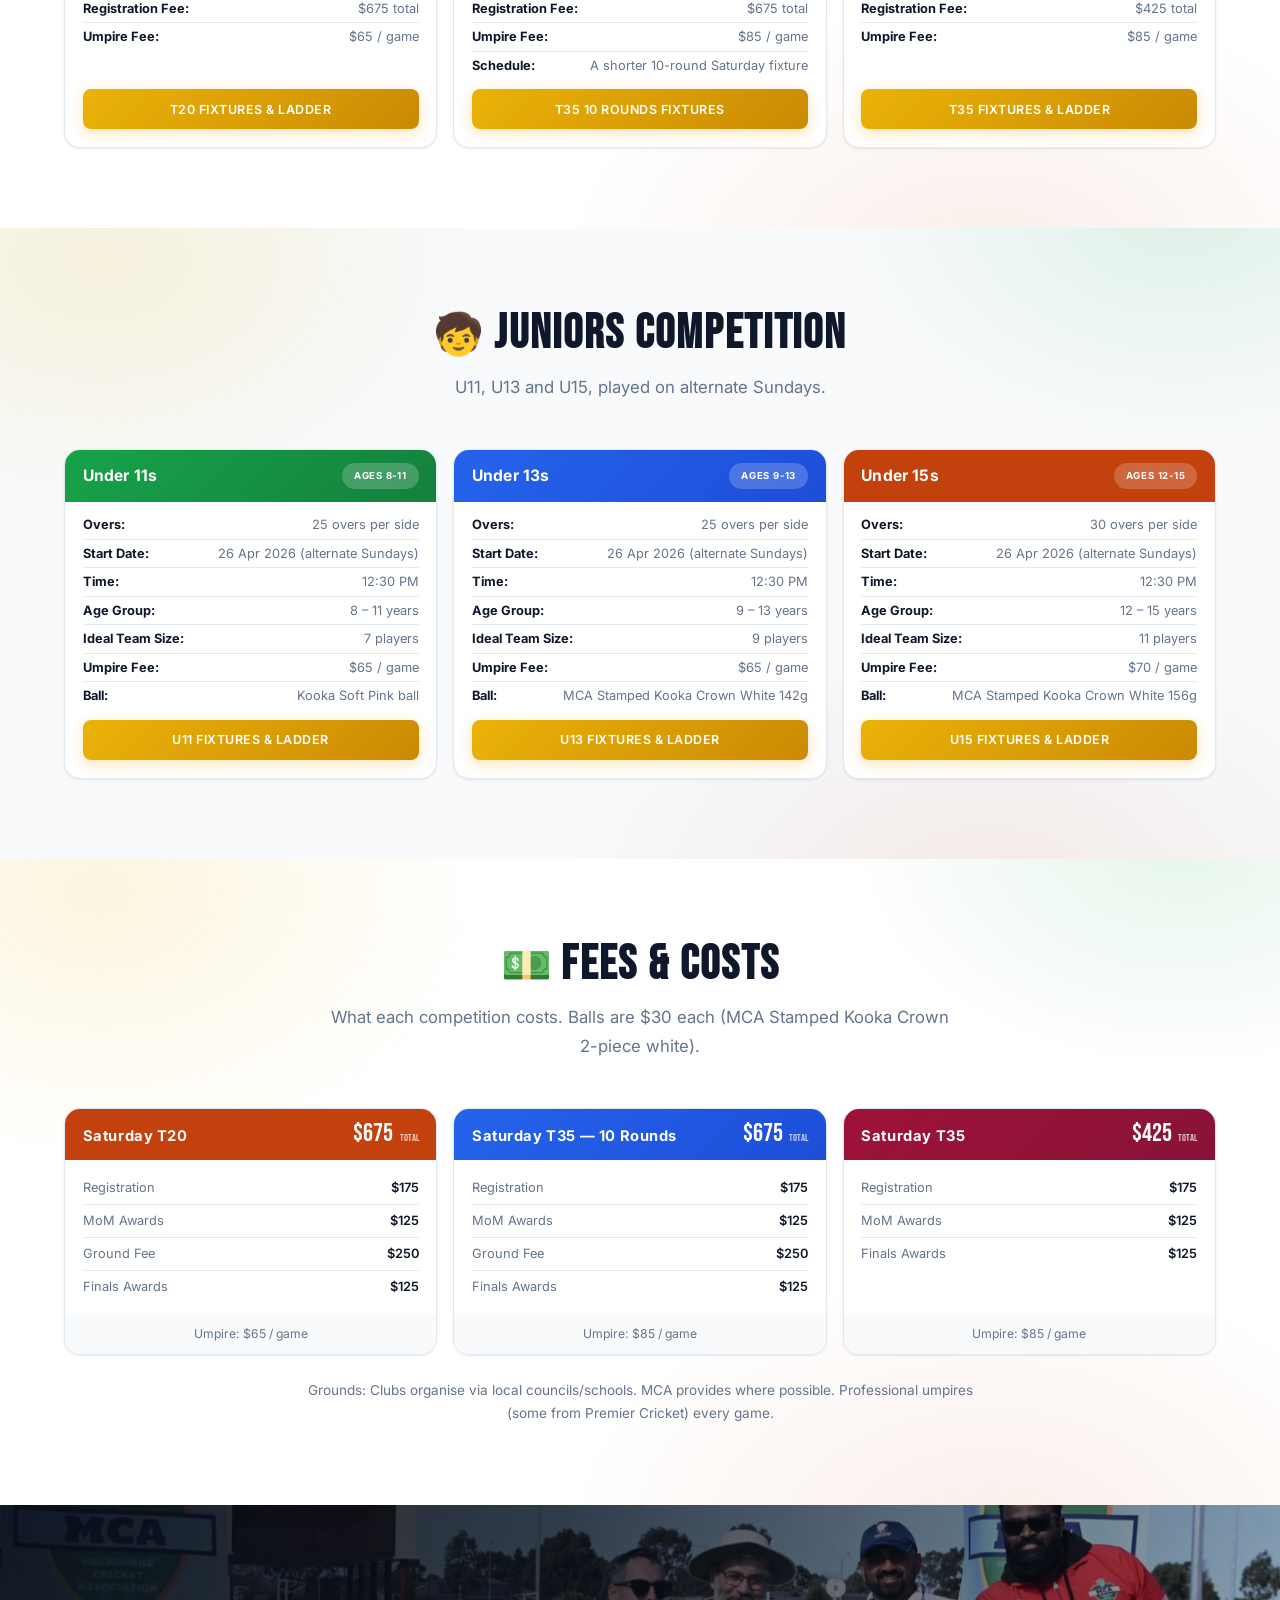
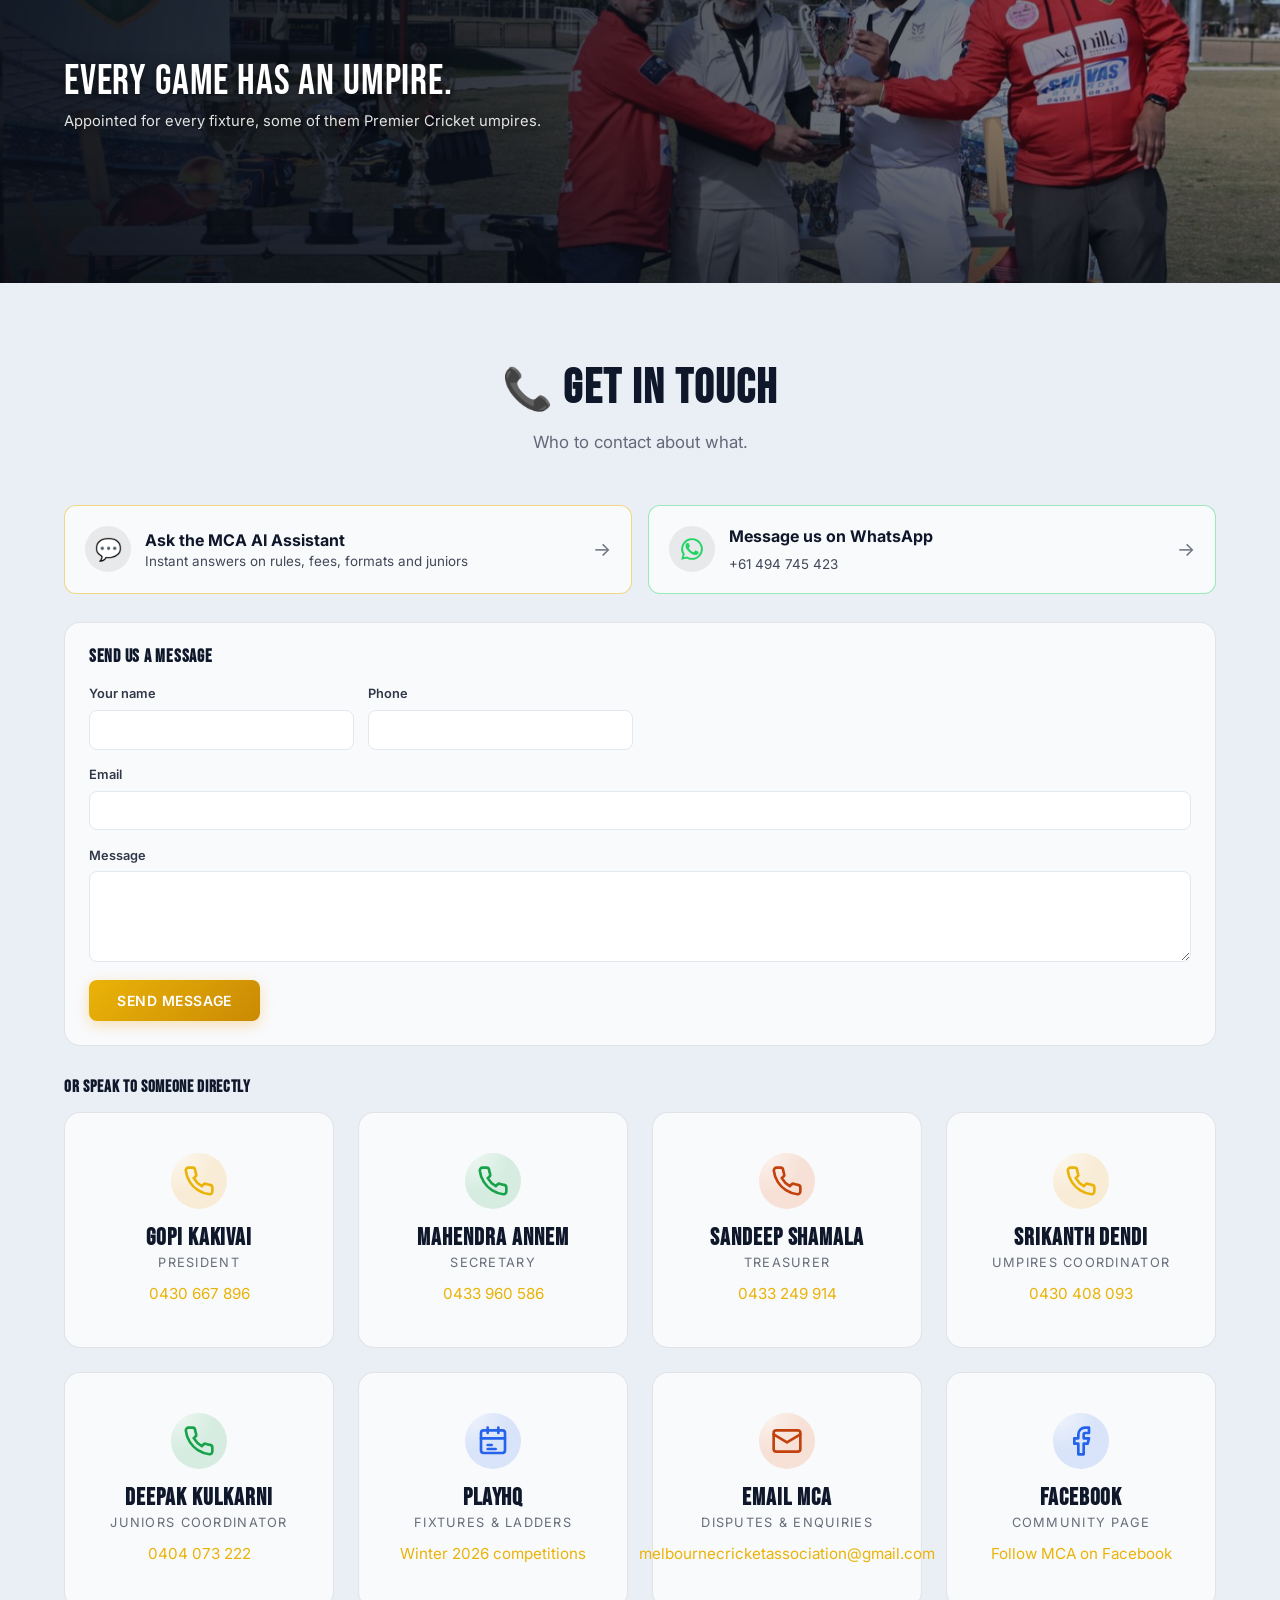
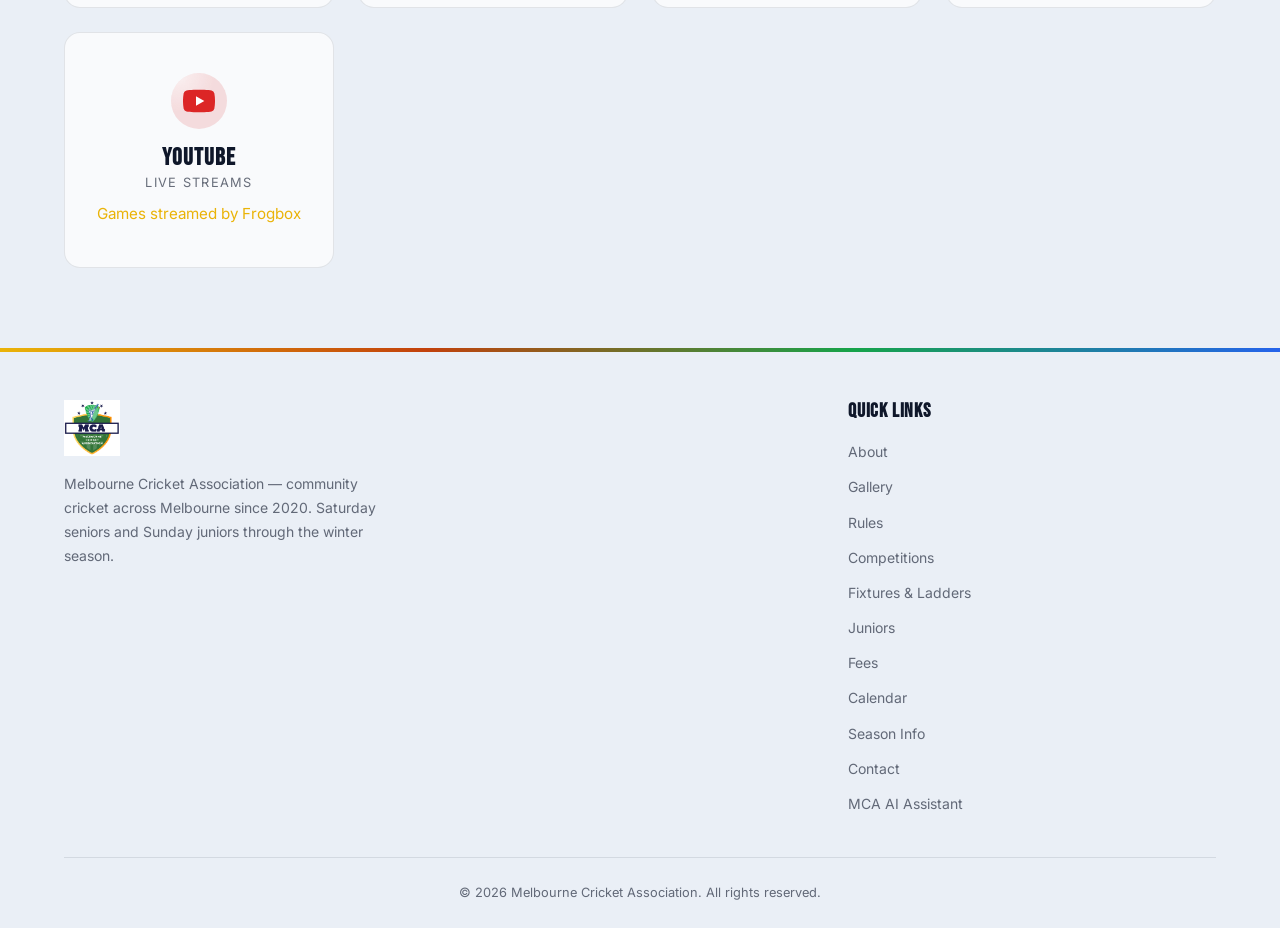
==== commit 5675ceaa: "Stop the menu running into the Ask MCA button, and retire the finished finals The overlap was mine, " ====
--- a/index.html
+++ b/index.html
@@ -82,7 +82,7 @@
     <div class="hero-inner container">
       <div class="hero-copy">
         <p class="hero-eyebrow hero-rise">
-          <span class="live-dot"></span> Season 6 &middot; Winter 2026 &middot; T20 &amp; T35 finals in progress
+          <span class="live-dot"></span> Season 6 &middot; Winter 2026 &middot; T35 10 Rounds &amp; junior finals in September
         </p>
 
         <h1 class="hero-title hero-rise">
@@ -350,9 +350,10 @@
           <h3>Winter 2026 is in its final rounds</h3>
           <p>
             Team registrations for Winter 2026 have closed and the season is in its
-            closing stages. Saturday T20 is playing its final, Saturday T35 is into its
-            finals, and Saturday T35 &mdash; 10 Rounds continues into September. Junior
-            rounds run on alternate Sundays.
+            closing stages. Saturday T20 and Saturday T35 have finished &mdash; both
+            champions are decided. Saturday T35 &mdash; 10 Rounds plays its finals on
+            5, 12 and 19 September, and the junior finals run on 6, 13 and 20 September
+            across all four grades.
           </p>
           <p>
             Live fixtures, ladders, results and finals are published on PlayHQ &mdash;
--- a/styles.css
+++ b/styles.css
@@ -344,13 +344,20 @@
 
 /* Laptops and half-screen windows: the full menu fits, but only just. Tighten
    it rather than pushing the theme toggle off the right-hand edge. */
-@media (min-width: 1181px) and (max-width: 1560px) {
+/* The full menu needs tightening at every desktop width, not just narrow ones.
+   Capping this at 1560px was wrong: above that the nav sprang back to full
+   size and ran 82px into the Ask MCA pill, at 1600, 1920 and 2200 alike. A
+   wide window does not help when the container is 90% and the menu grew. */
+@media (min-width: 1181px) {
   .nav-list { gap: 0.62rem; }
   .nav-link { font-size: 0.66rem; letter-spacing: 0.03em; }
   .ask-mca { padding: 0 0.62rem; font-size: 0.68rem; }
   .logo img { height: 72px; width: 72px; }
   .header.scrolled .logo img { height: 58px; width: 58px; }
   .header-inner { gap: 0.6rem; }
+  /* The menu item and the button do the same job and sat flush against each
+     other. Space them so they read as two things. */
+  .nav-link-assistant { margin-right: 0.5rem; }
 }
 
 /* Mobile nav — a handful of short links sit on the bar itself and share the
@@ -2182,6 +2189,17 @@
 .chat-cite-group { margin-bottom: 0.55rem; }
 .chat-cite-group:last-child { margin-bottom: 0; }
 
+/* Headings inside an answer */
+.chat-h {
+  margin: 0.7rem 0 0.3rem;
+  font-family: 'Inter', sans-serif;
+  font-size: 0.9rem;
+  font-weight: 700;
+  line-height: 1.3;
+  color: var(--text);
+}
+.chat-msg-bot .chat-h:first-child { margin-top: 0; }
+
 .chat-cite-books {
   display: flex;
   flex-wrap: wrap;
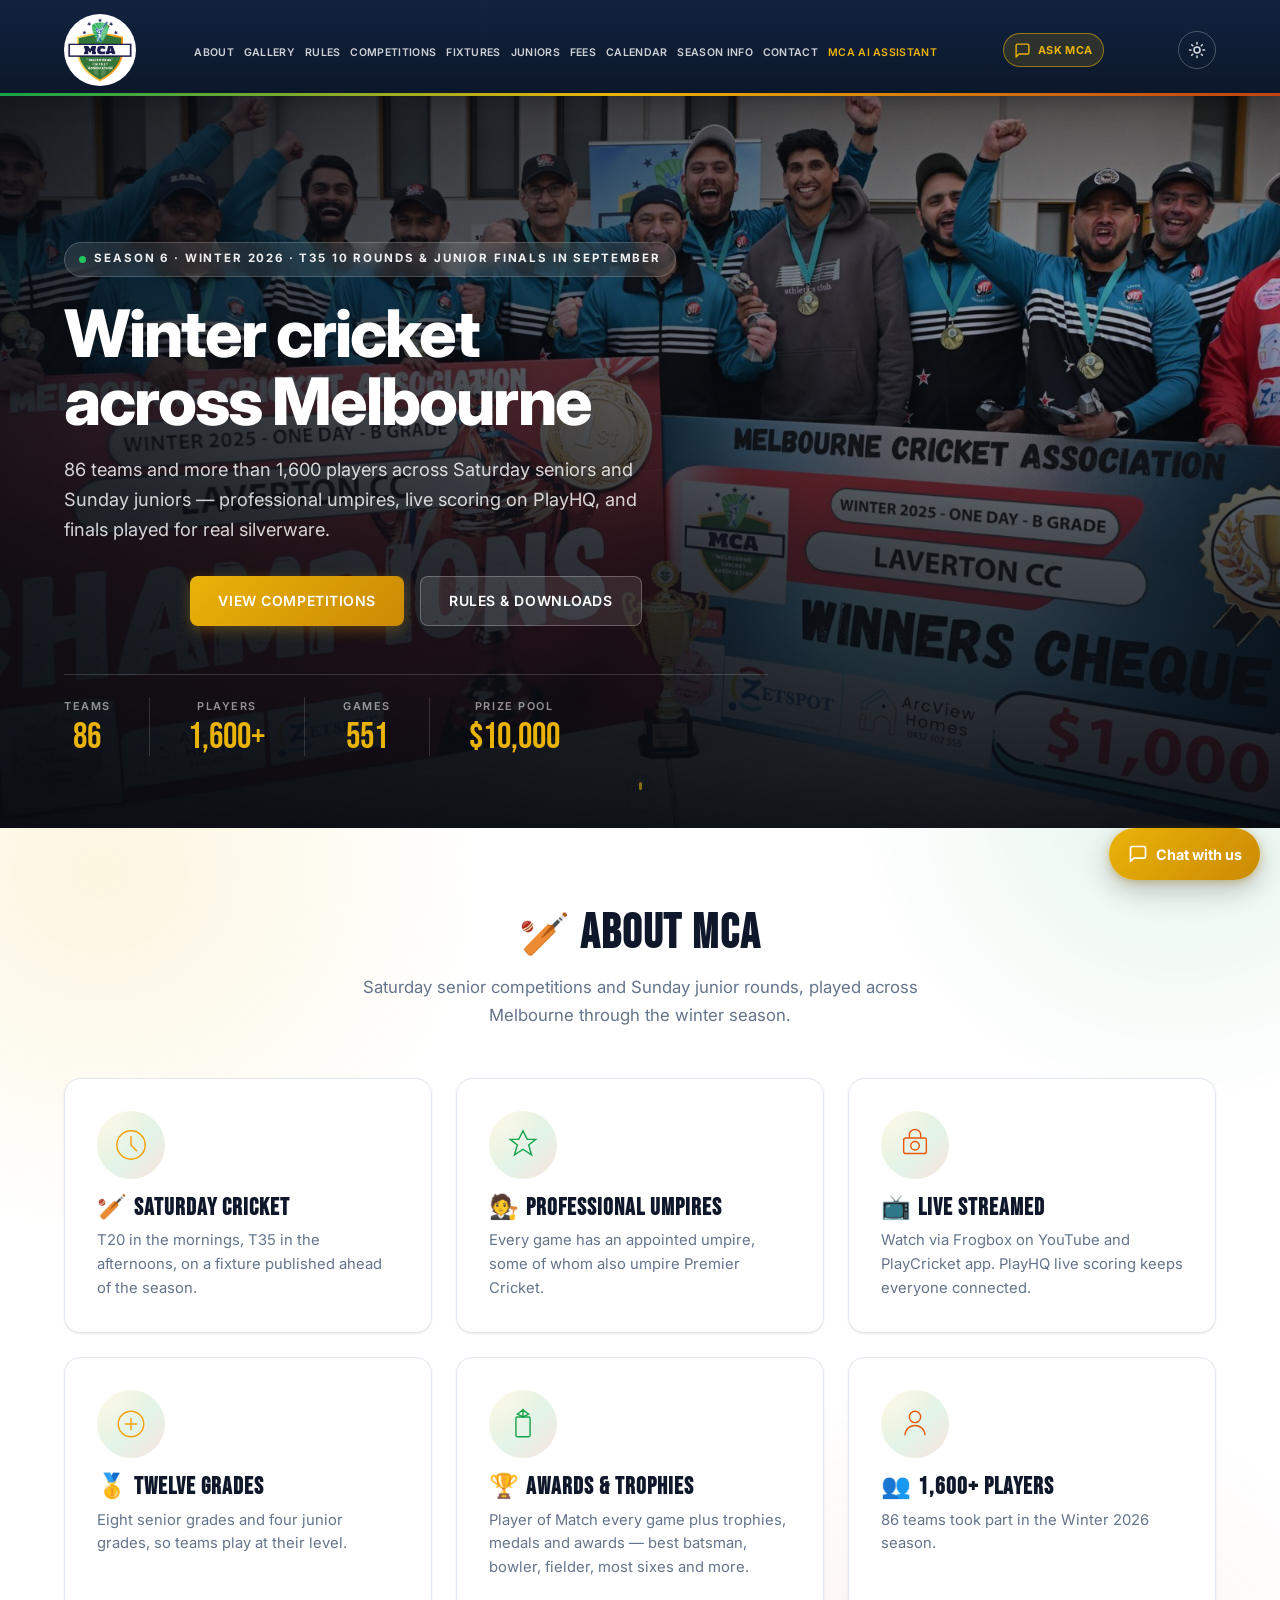
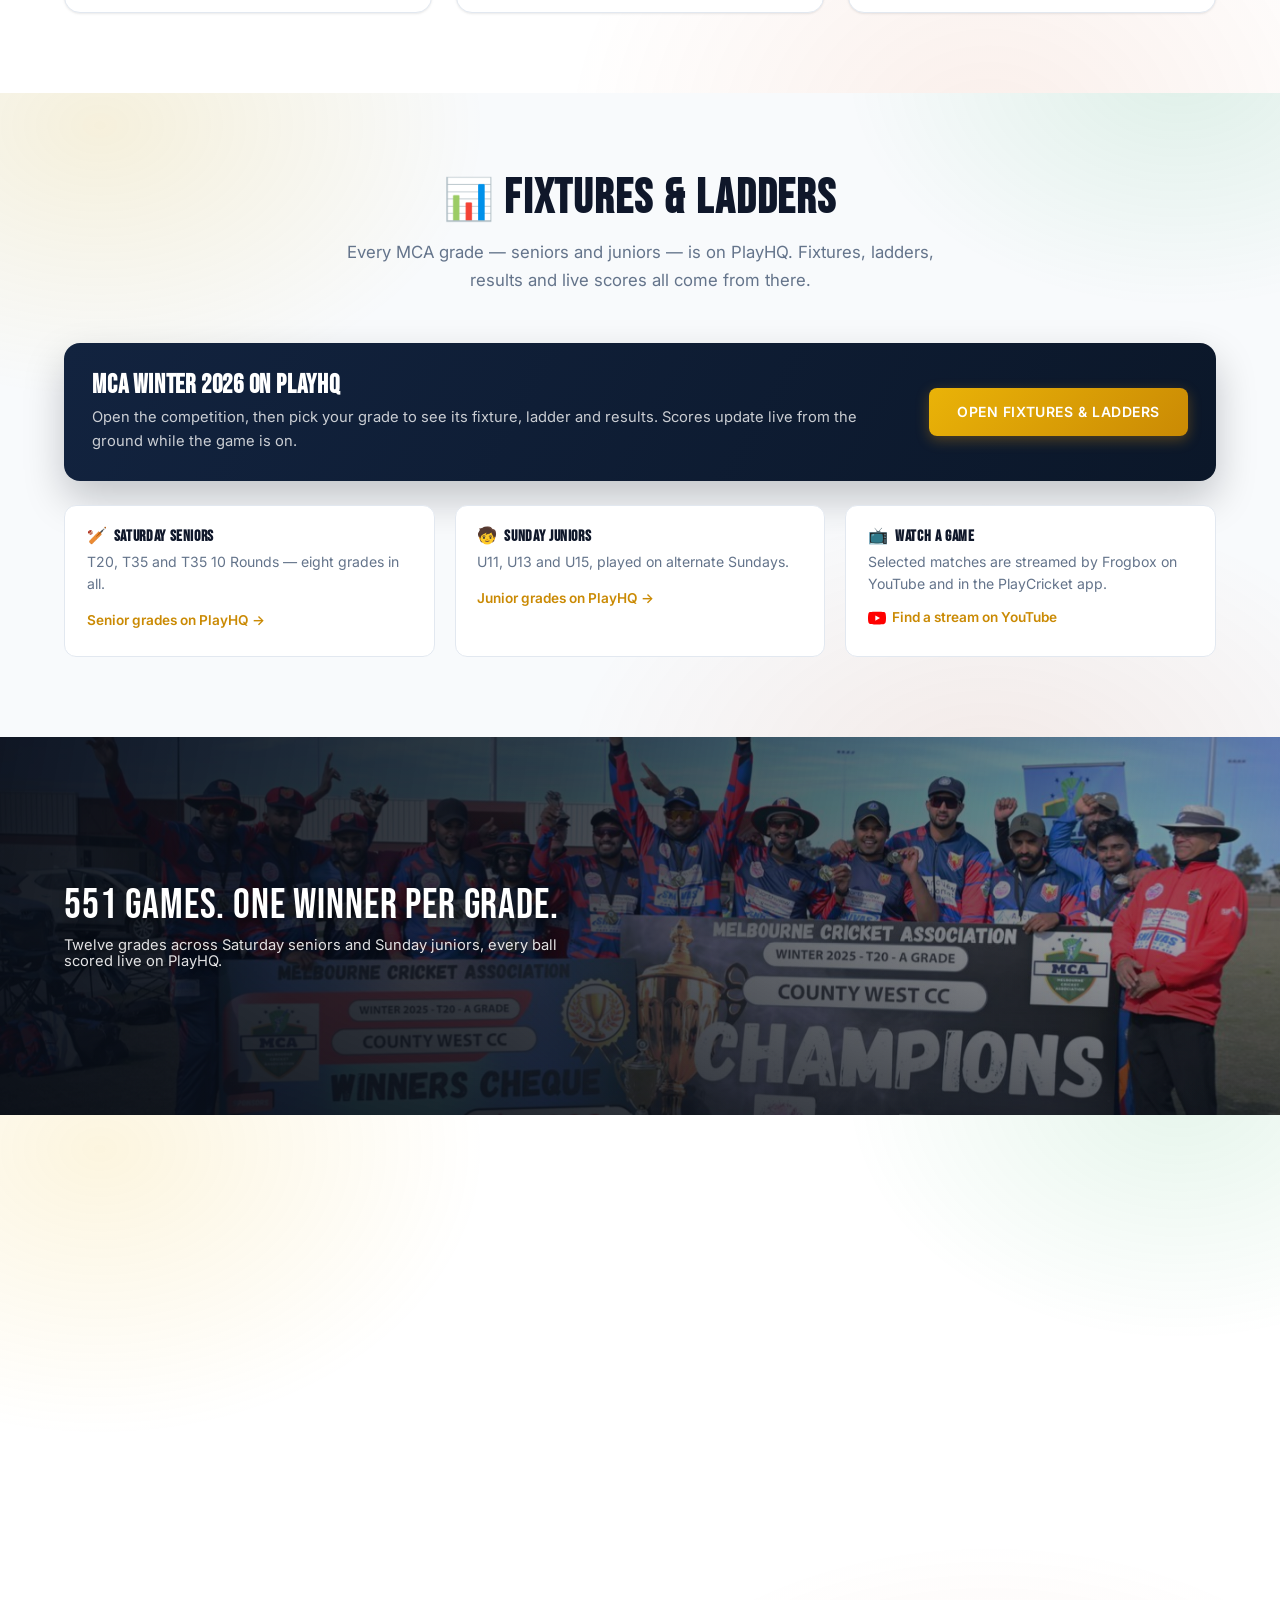
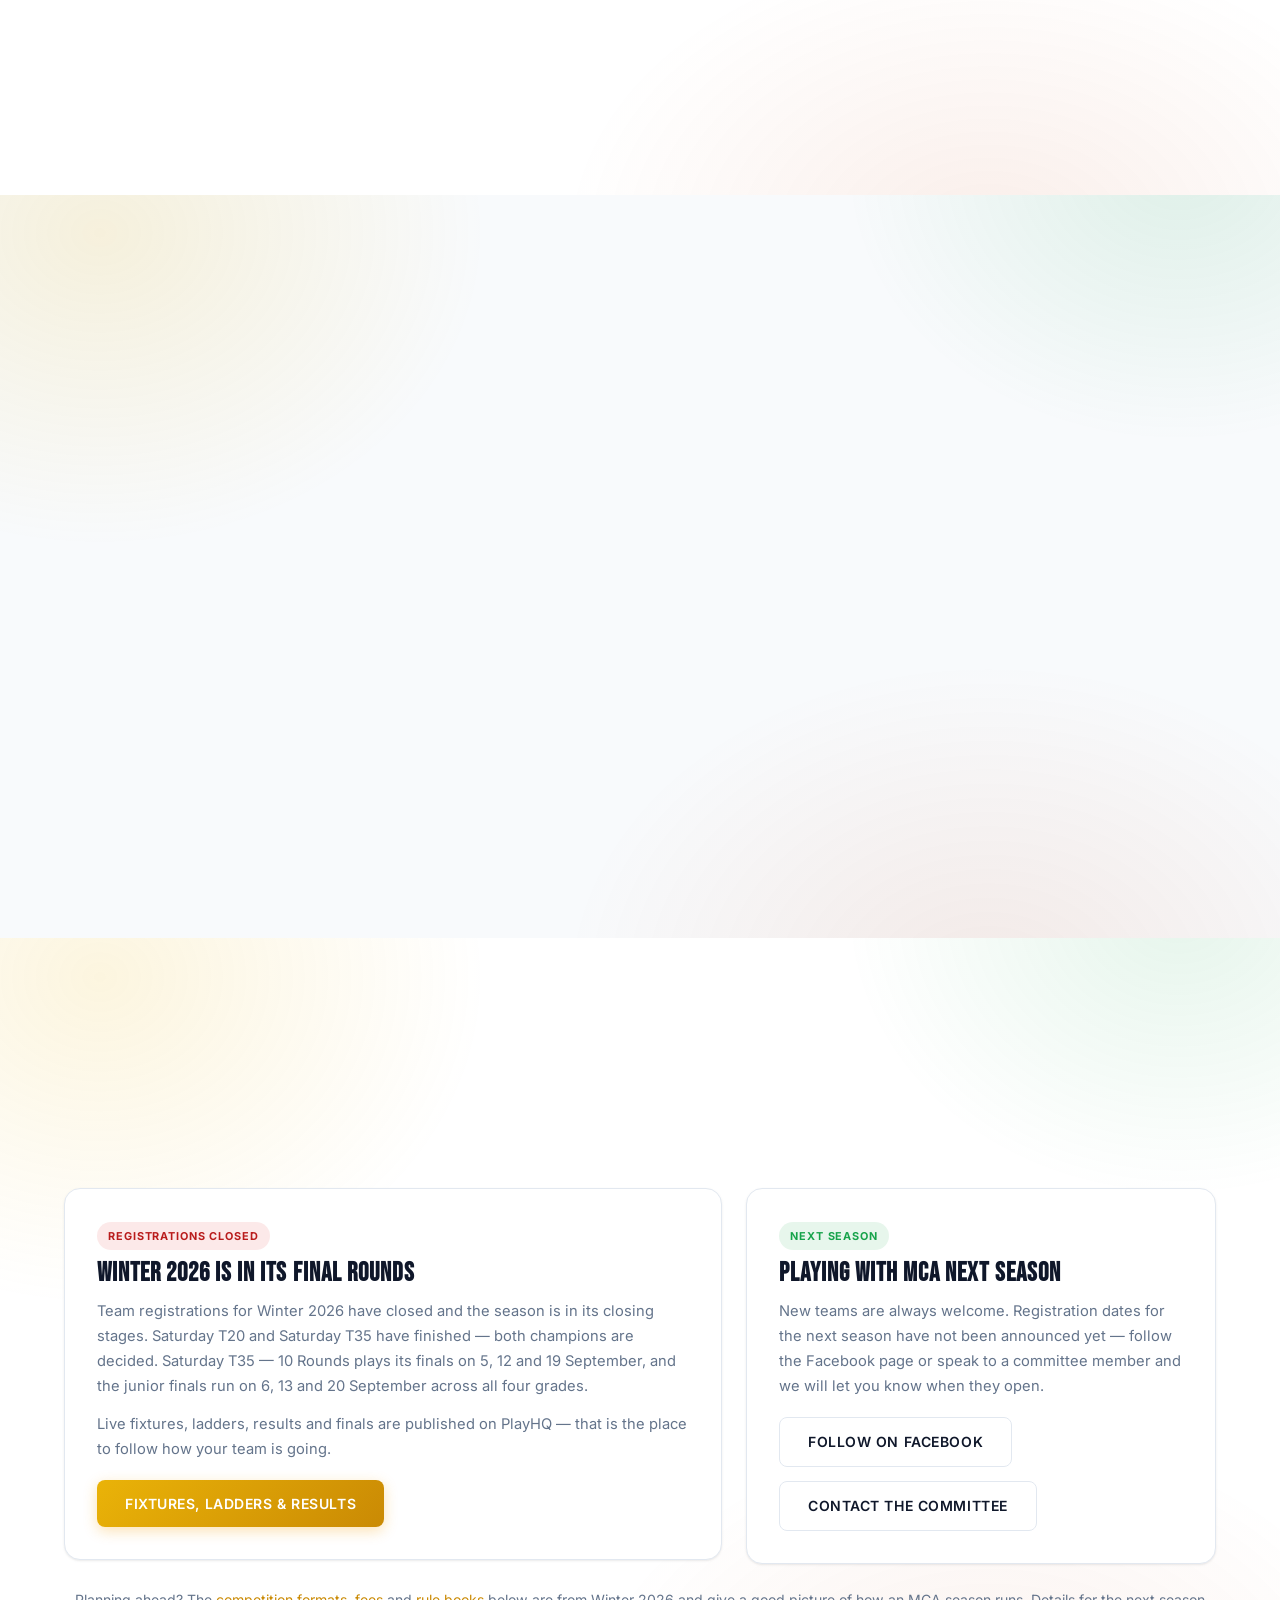
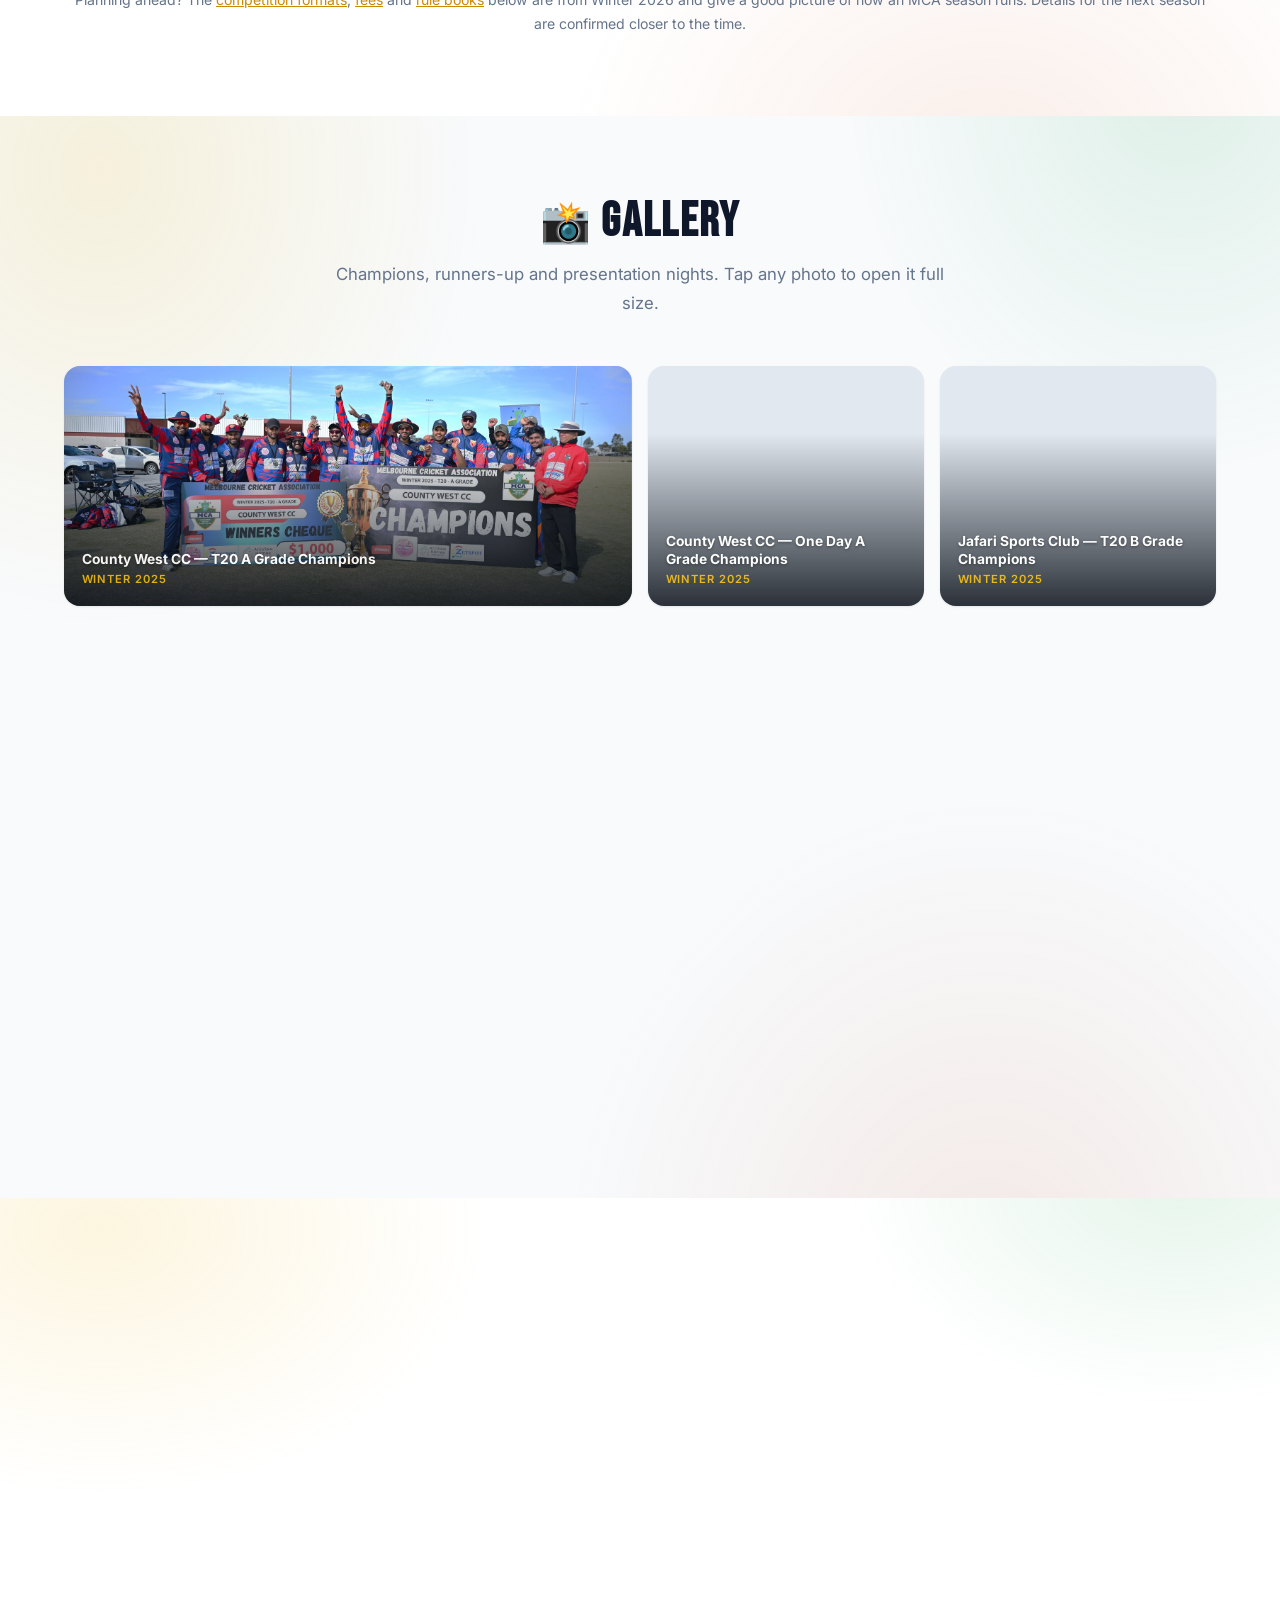
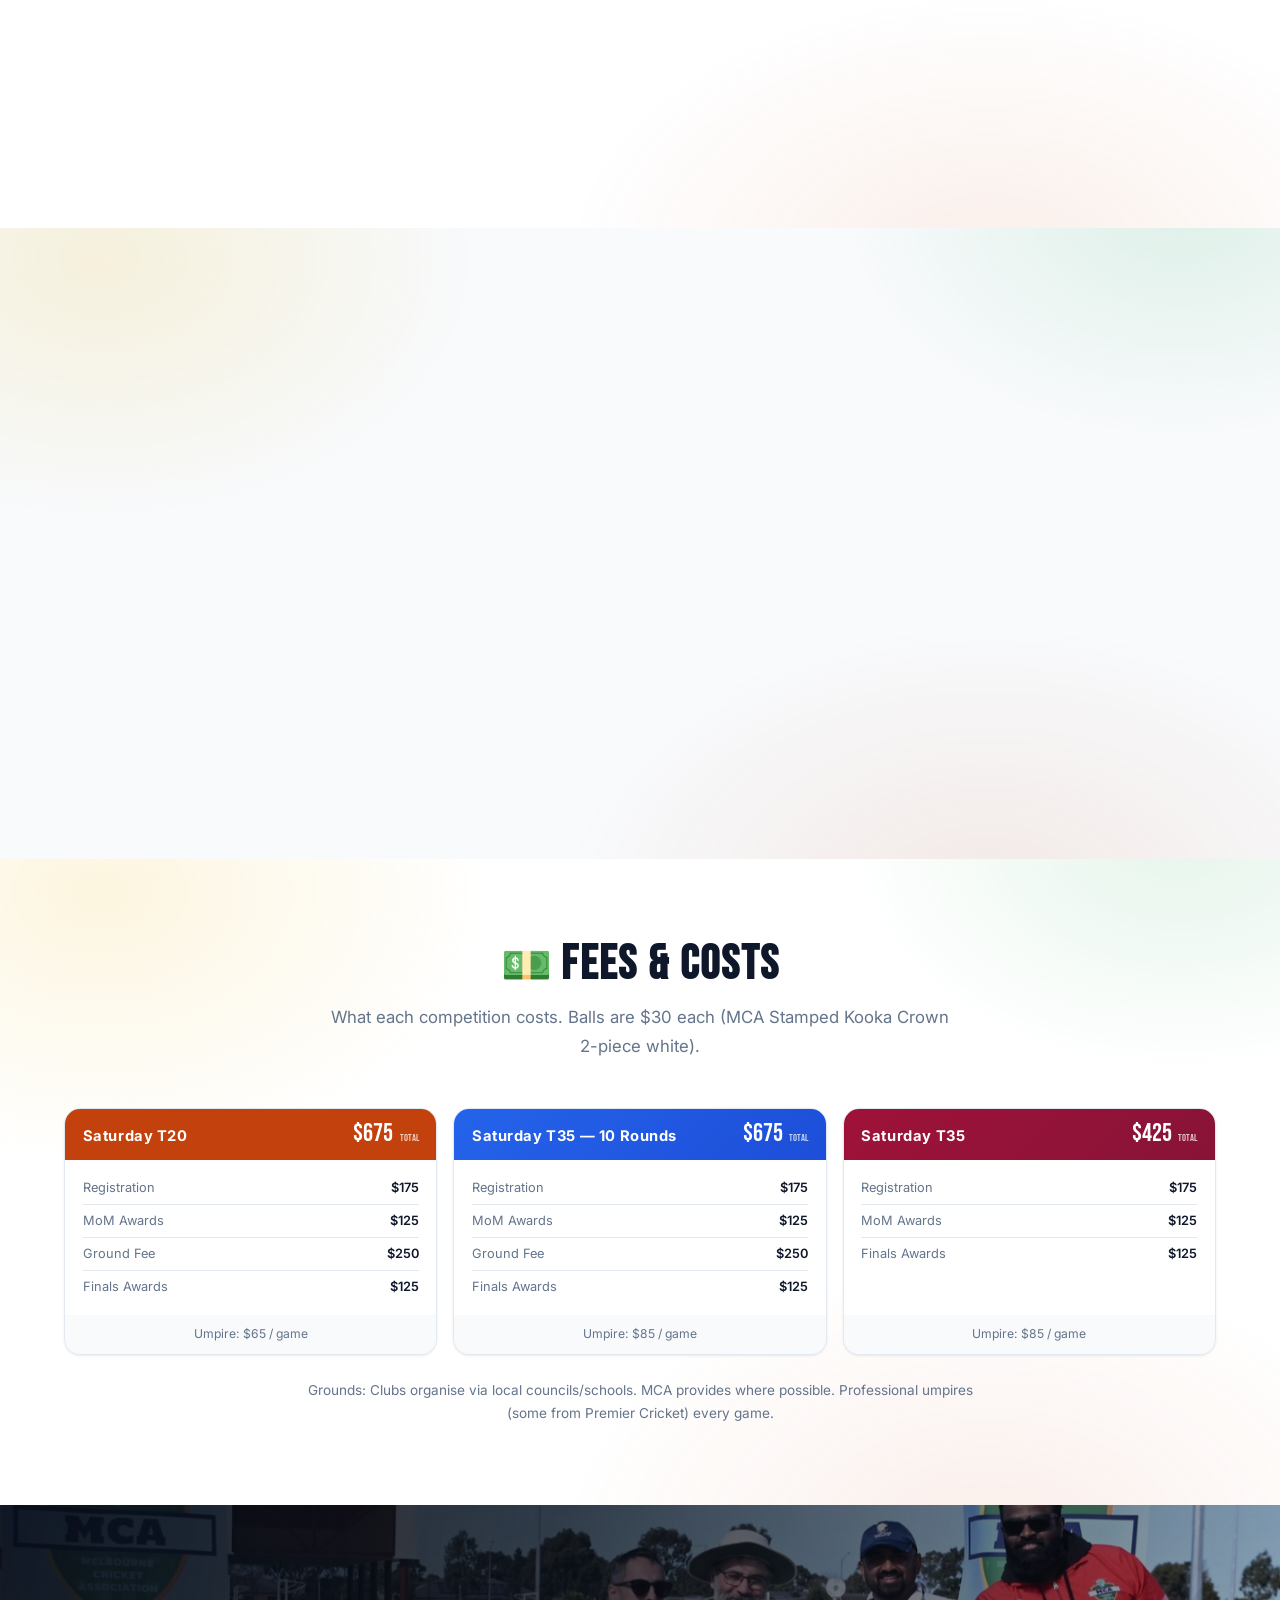
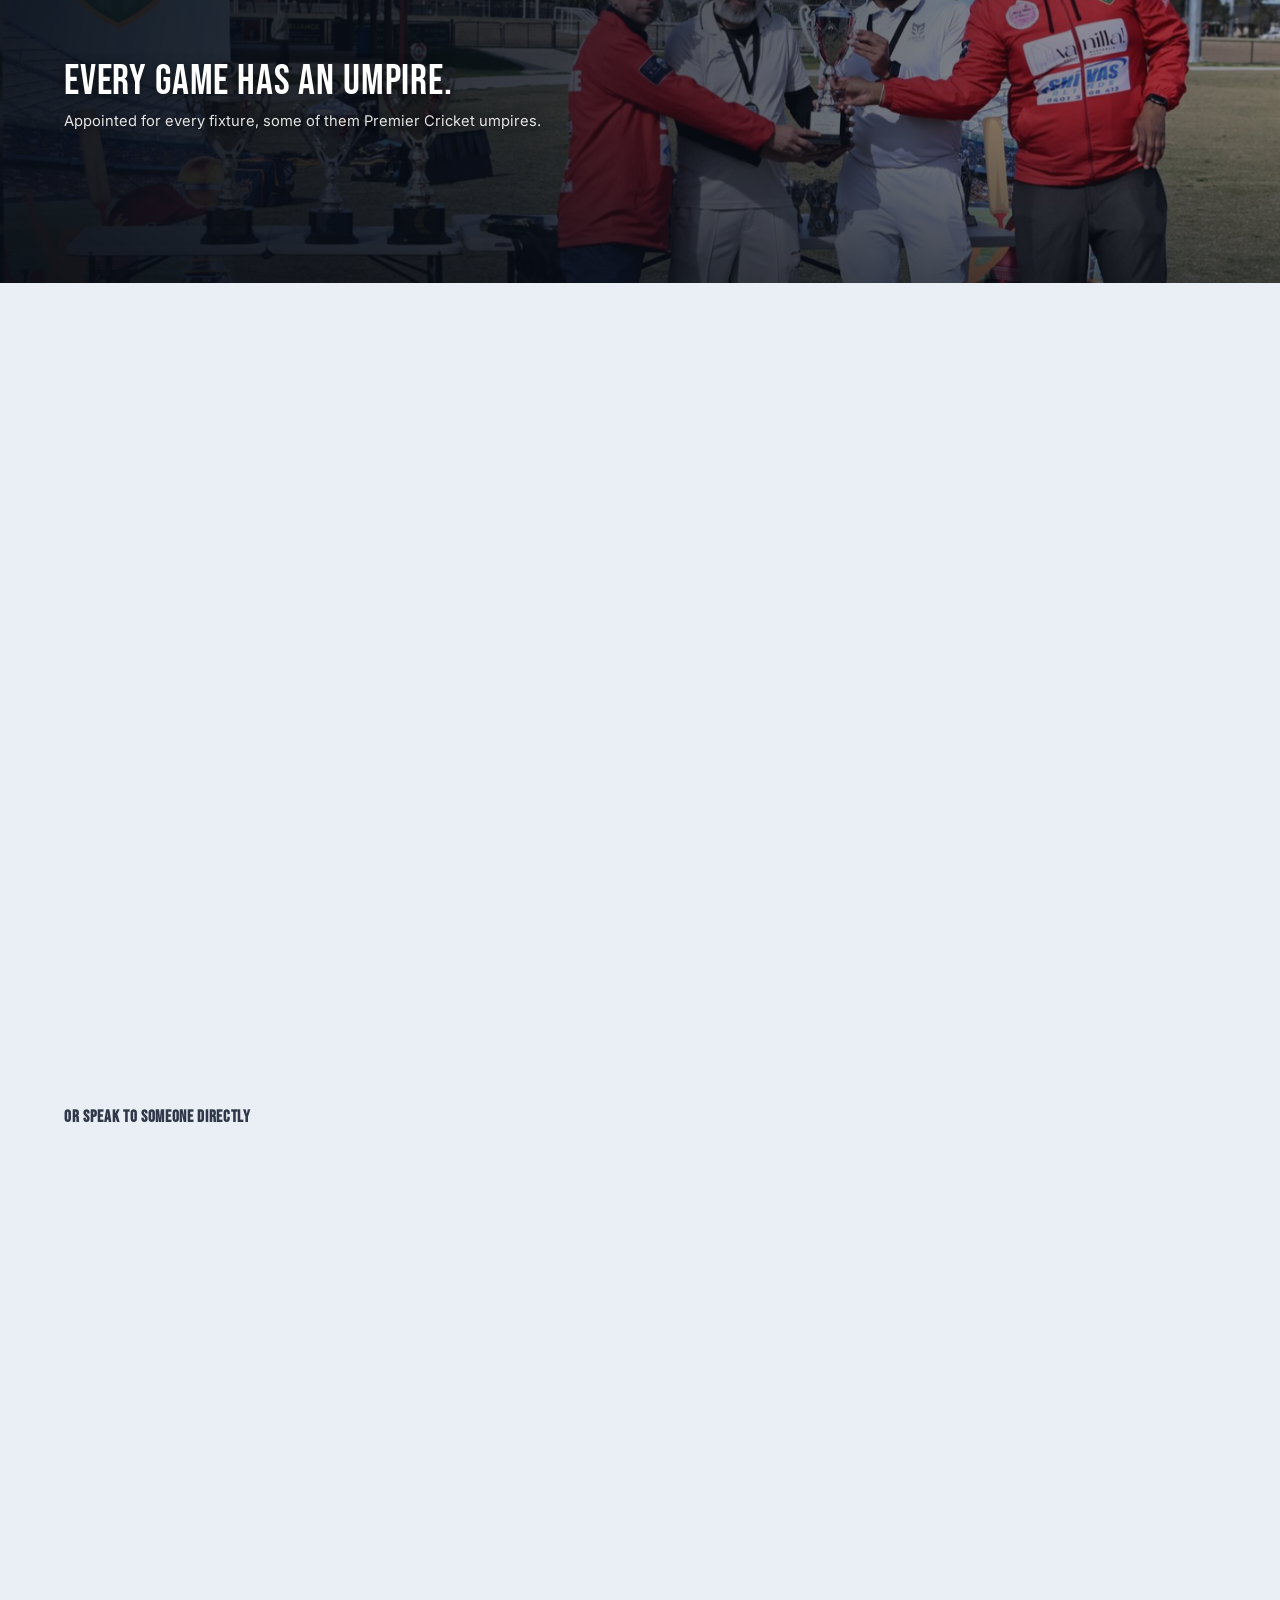
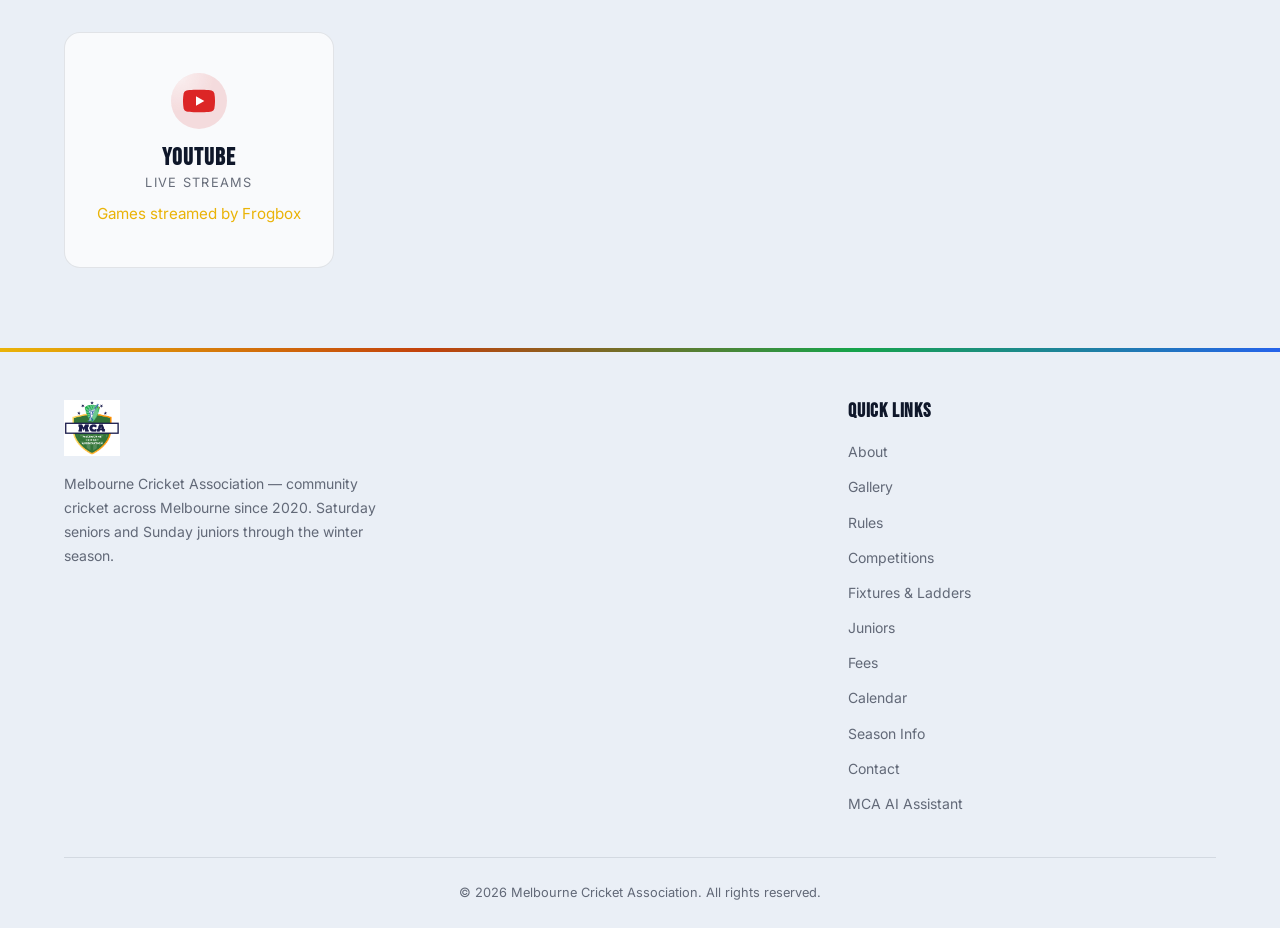
==== commit 07f6c2da: "Name the rule book links after the file they hand you The download buttons said "Download Juniors Ru" ====
--- a/index.html
+++ b/index.html
@@ -310,9 +310,9 @@
         </div>
         <div class="rules-text">
           <h3>Seniors — One Day (T35) &amp; T20</h3>
-          <p>Formats, powerplays, fielding restrictions, game times, DLS, fees and discipline for the Saturday senior competitions. <strong>Winter 2026, v1.0</strong> · 10 pages.</p>
-        </div>
-        <a href="rules/MCA-Winter-2026-T35-and-T20-Rules-v1.0.pdf" class="btn btn-gold rules-btn" download>Download Seniors Rules</a>
+          <p>Formats, powerplays, fielding restrictions, game times, DLS, fees and discipline for the Saturday senior competitions. <strong>Winter 2026, v1.0</strong></p>
+        </div>
+        <a href="rules/MCA-Winter-2026-T35-and-T20-Rules-v1.0.pdf" class="btn btn-gold rules-btn" download>MCA-Winter-2026-T35-and-T20-Rules-v1.0.pdf</a>
       </div>
 
       <div class="rules-card reveal">
@@ -326,9 +326,9 @@
         </div>
         <div class="rules-text">
           <h3>Juniors — U11, U13 &amp; U15</h3>
-          <p>Age groups and DOB windows, batter retirement, wicket caps, pitch and boundary sizes, child safety and code of behaviour. <strong>Winter 2026, v0.4</strong> · 9 pages.</p>
-        </div>
-        <a href="rules/MCA-Juniors-Winter-2026-Rules-v0.4.pdf" class="btn btn-gold rules-btn" download>Download Juniors Rules</a>
+          <p>Age groups and DOB windows, batter retirement, wicket caps, pitch and boundary sizes, child safety and code of behaviour. <strong>Winter 2026, v0.4</strong></p>
+        </div>
+        <a href="rules/MCA-Juniors-Winter-2026-Rules-v0.4.pdf" class="btn btn-gold rules-btn" download>MCA-Juniors-Winter-2026-Rules-v0.4.pdf</a>
       </div>
 
       <p class="rules-ask reveal">
--- a/styles.css
+++ b/styles.css
@@ -1302,7 +1302,18 @@
 .rules-text { flex: 1; min-width: 200px; }
 .rules-text h3 { font-size: 1.75rem; margin-bottom: 0.5rem; color: var(--text); }
 .rules-text p { font-size: 0.9rem; color: var(--text-dim); }
-.rules-btn { flex-shrink: 0; }
+/* The label is the file's real name, so people can see which version they are
+   downloading — the v0.1/v0.4 mix-up is exactly what this prevents. That is
+   longer than a "Download" label, so let it wrap rather than overflow. */
+.rules-btn {
+  flex-shrink: 0;
+  font-size: 0.72rem;
+  letter-spacing: 0.02em;
+  text-transform: none;
+  word-break: break-word;
+  max-width: 100%;
+  text-align: center;
+}
 
 /* ============================================================
    Register
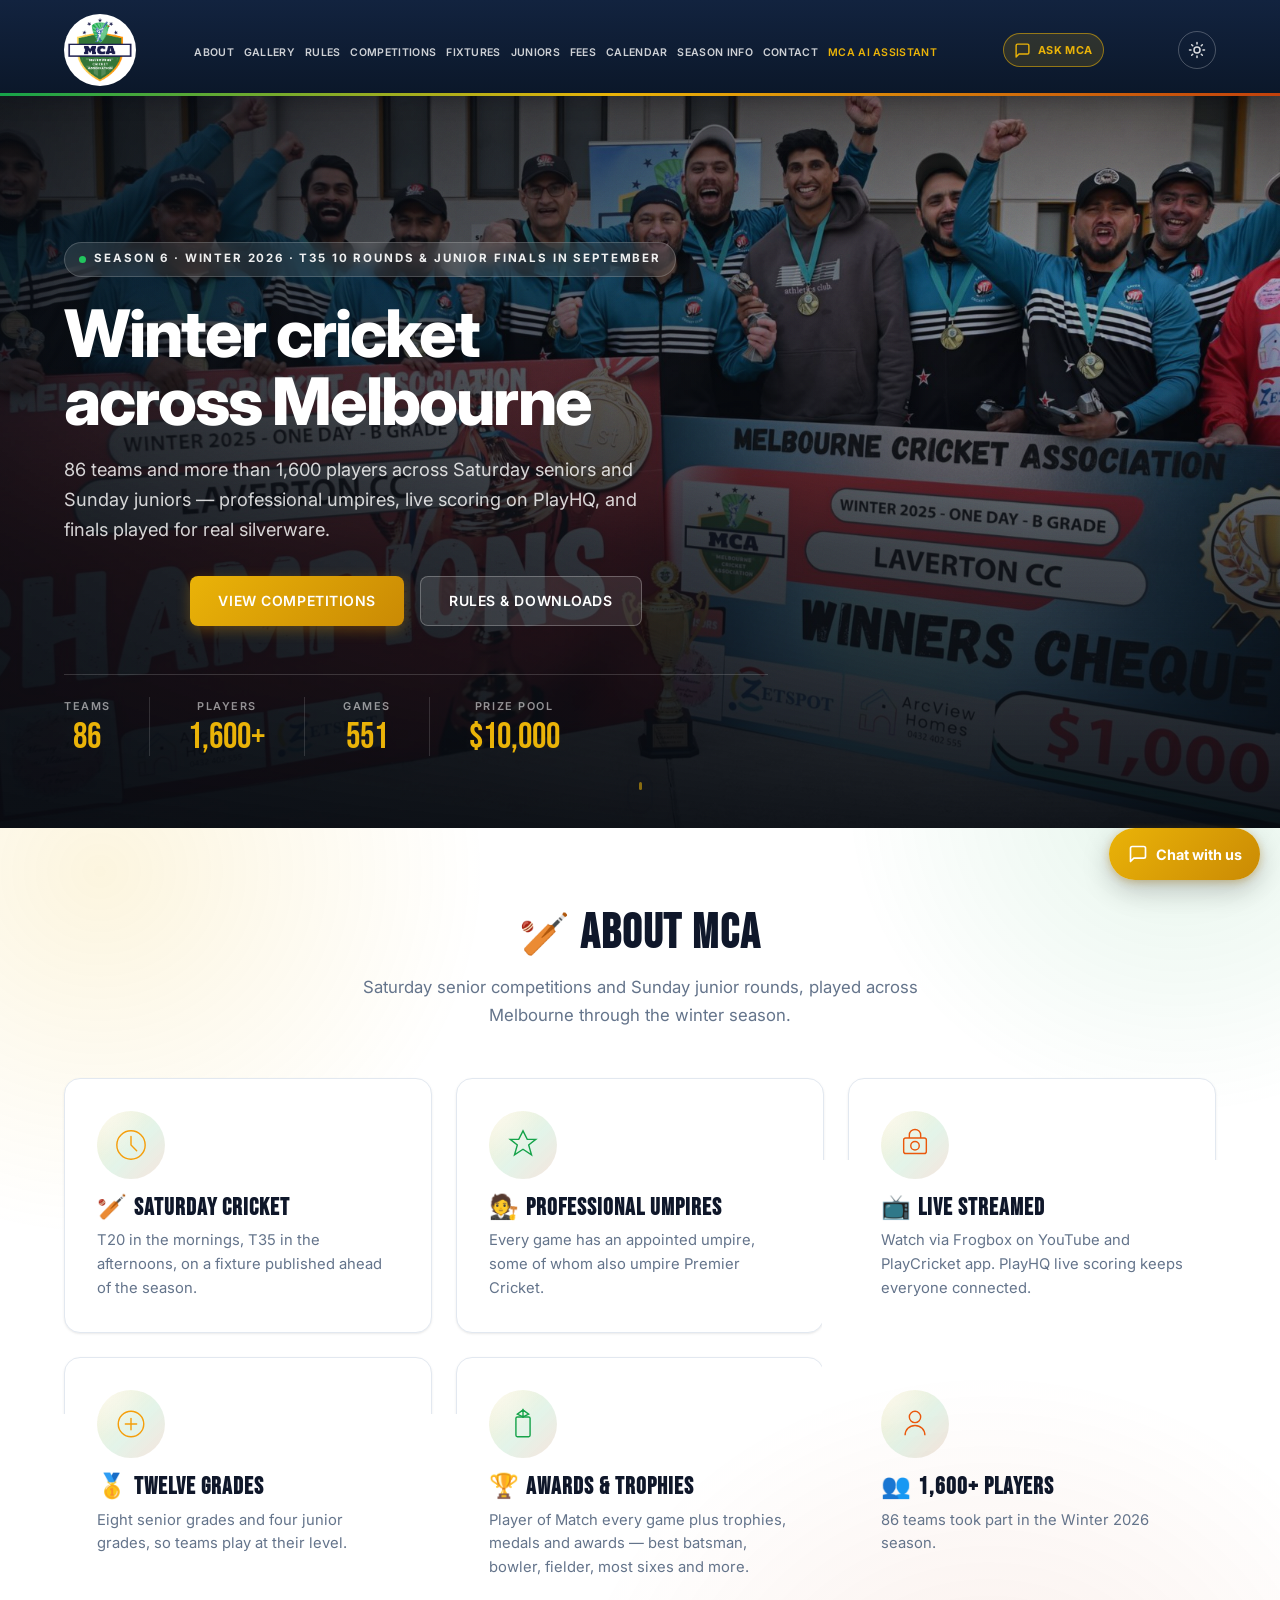
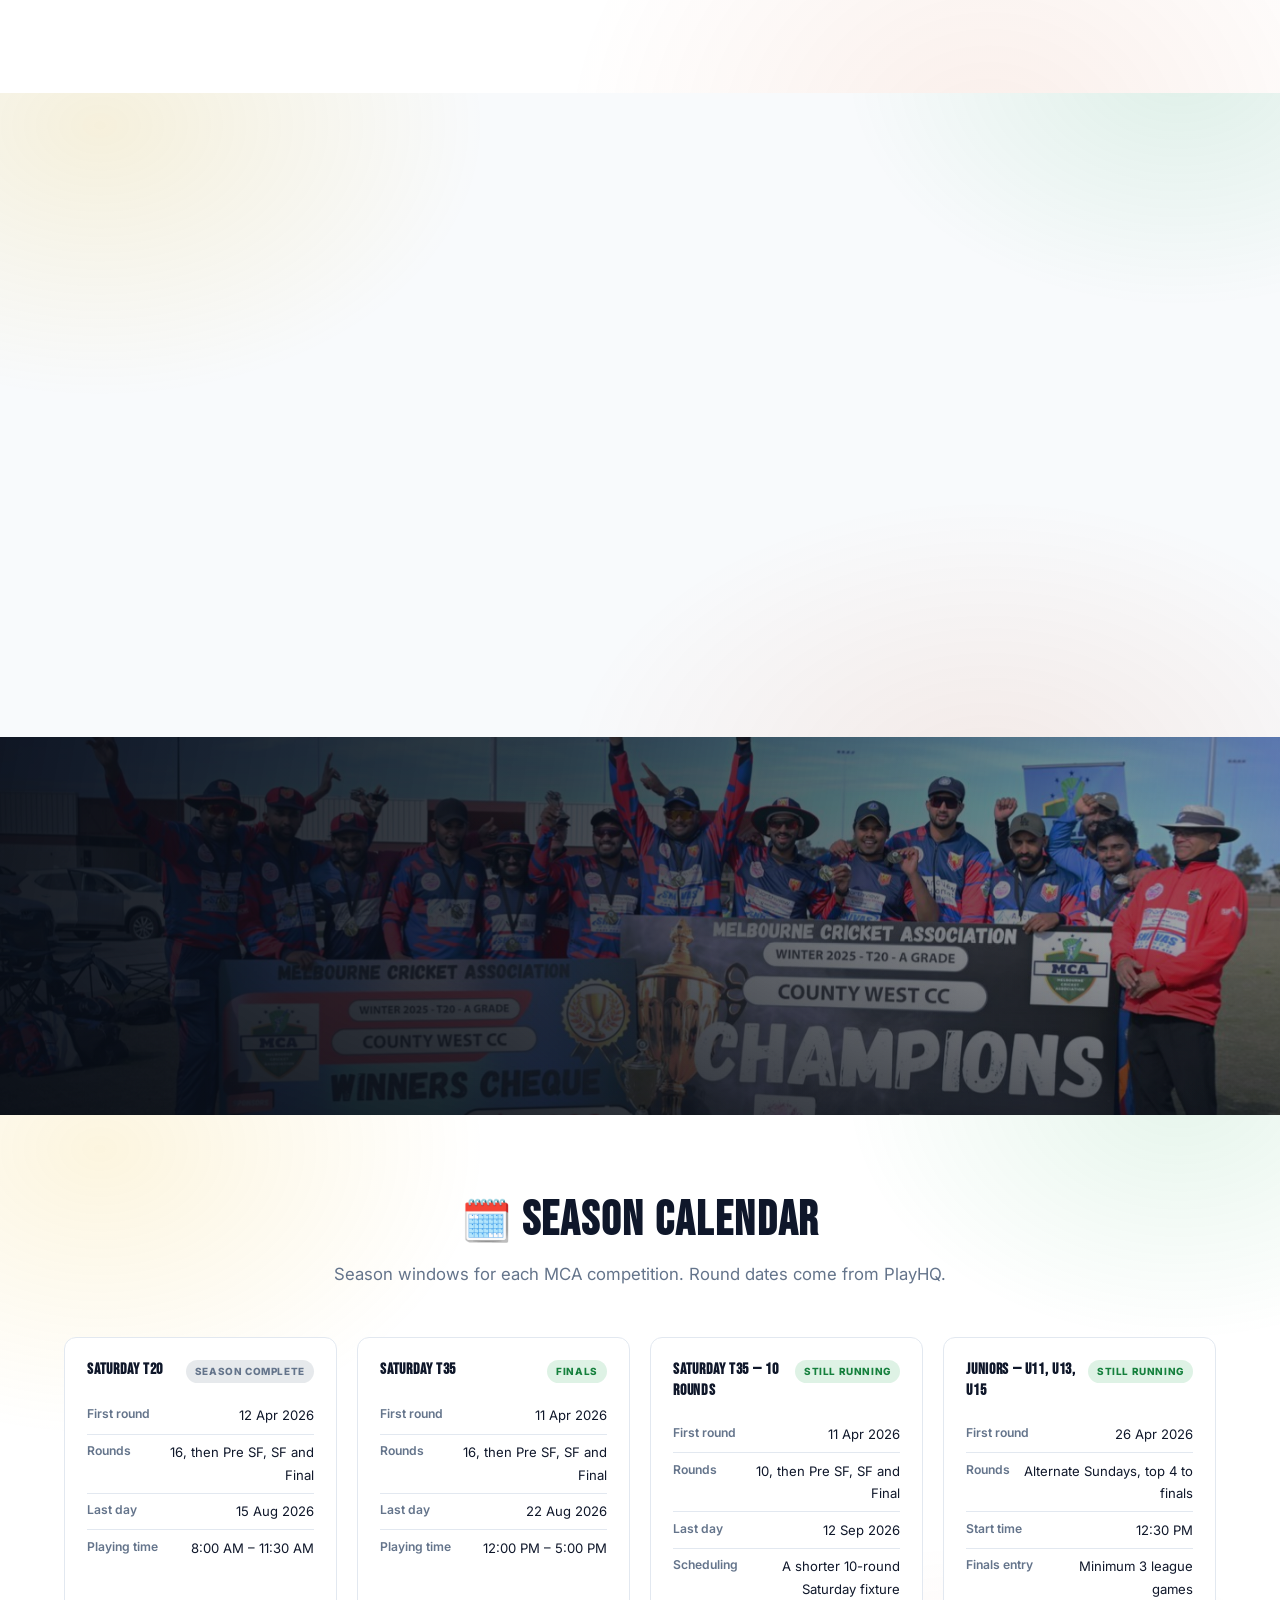
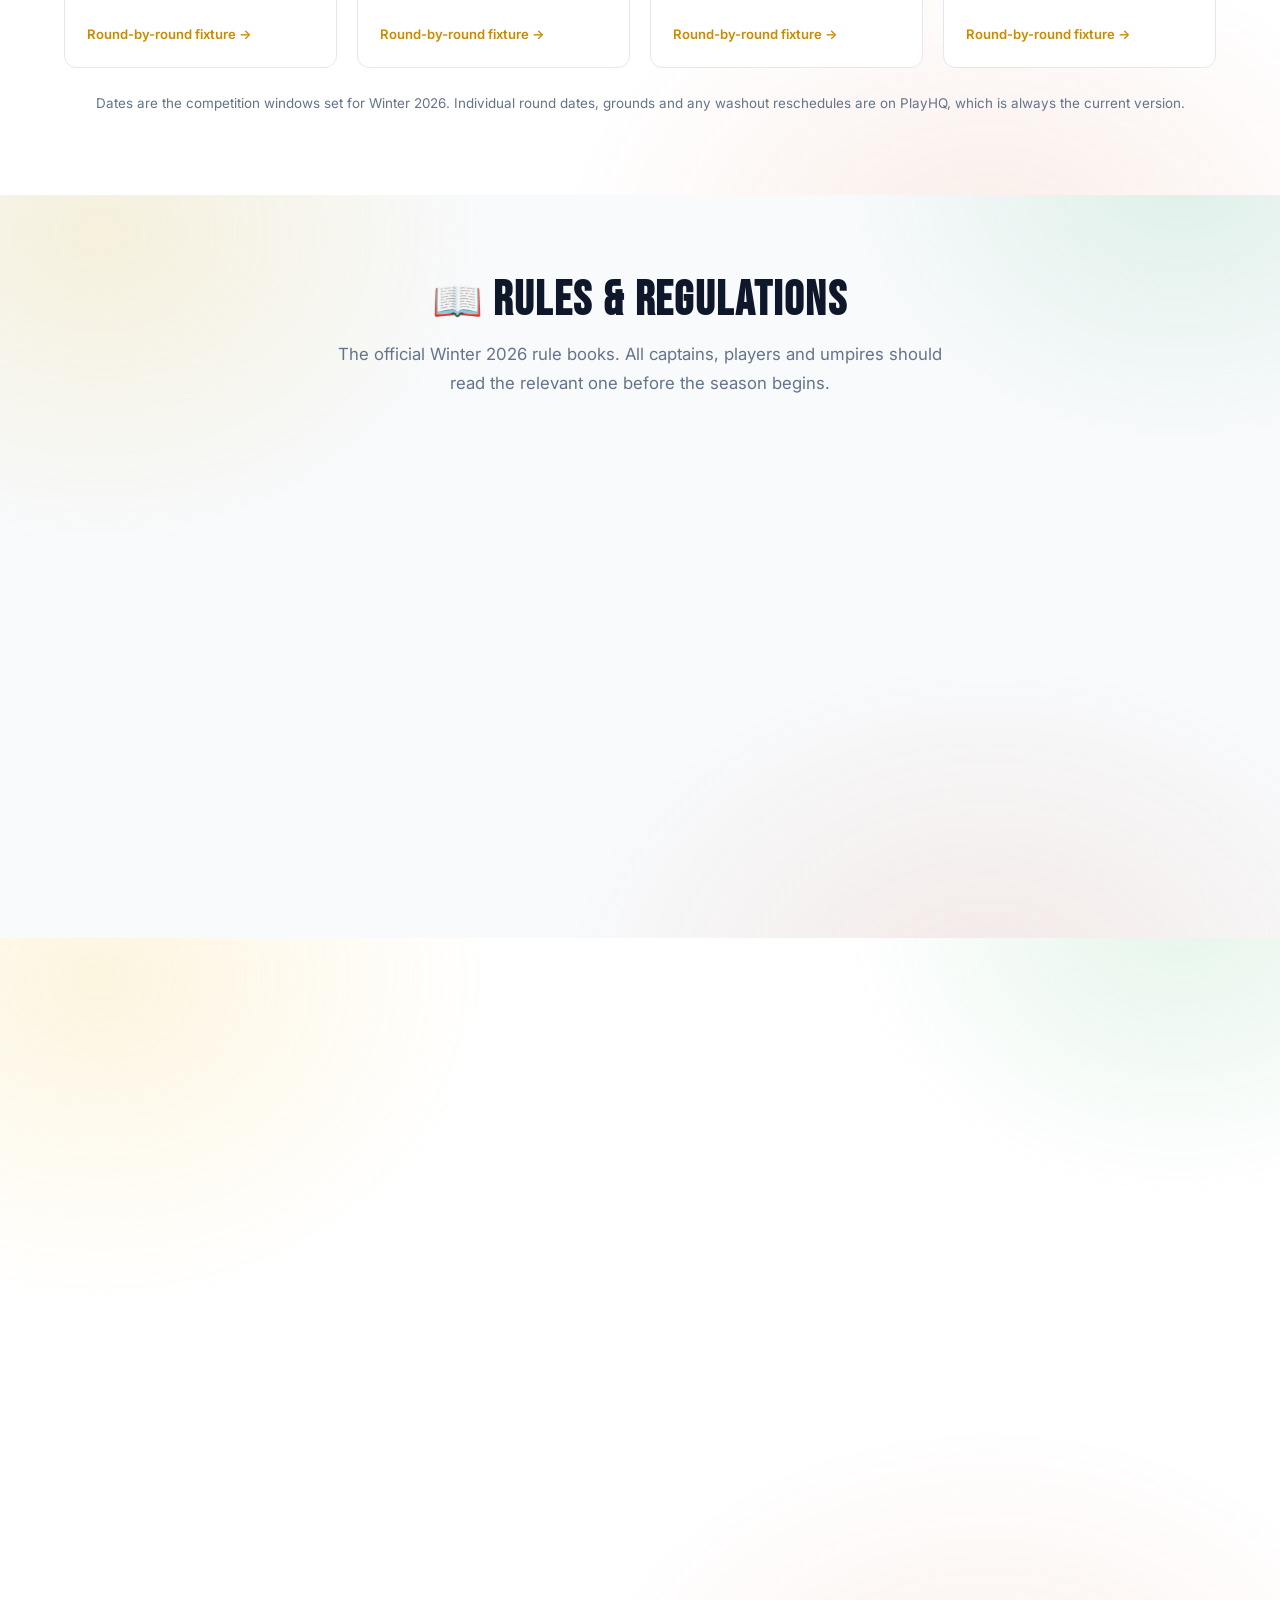
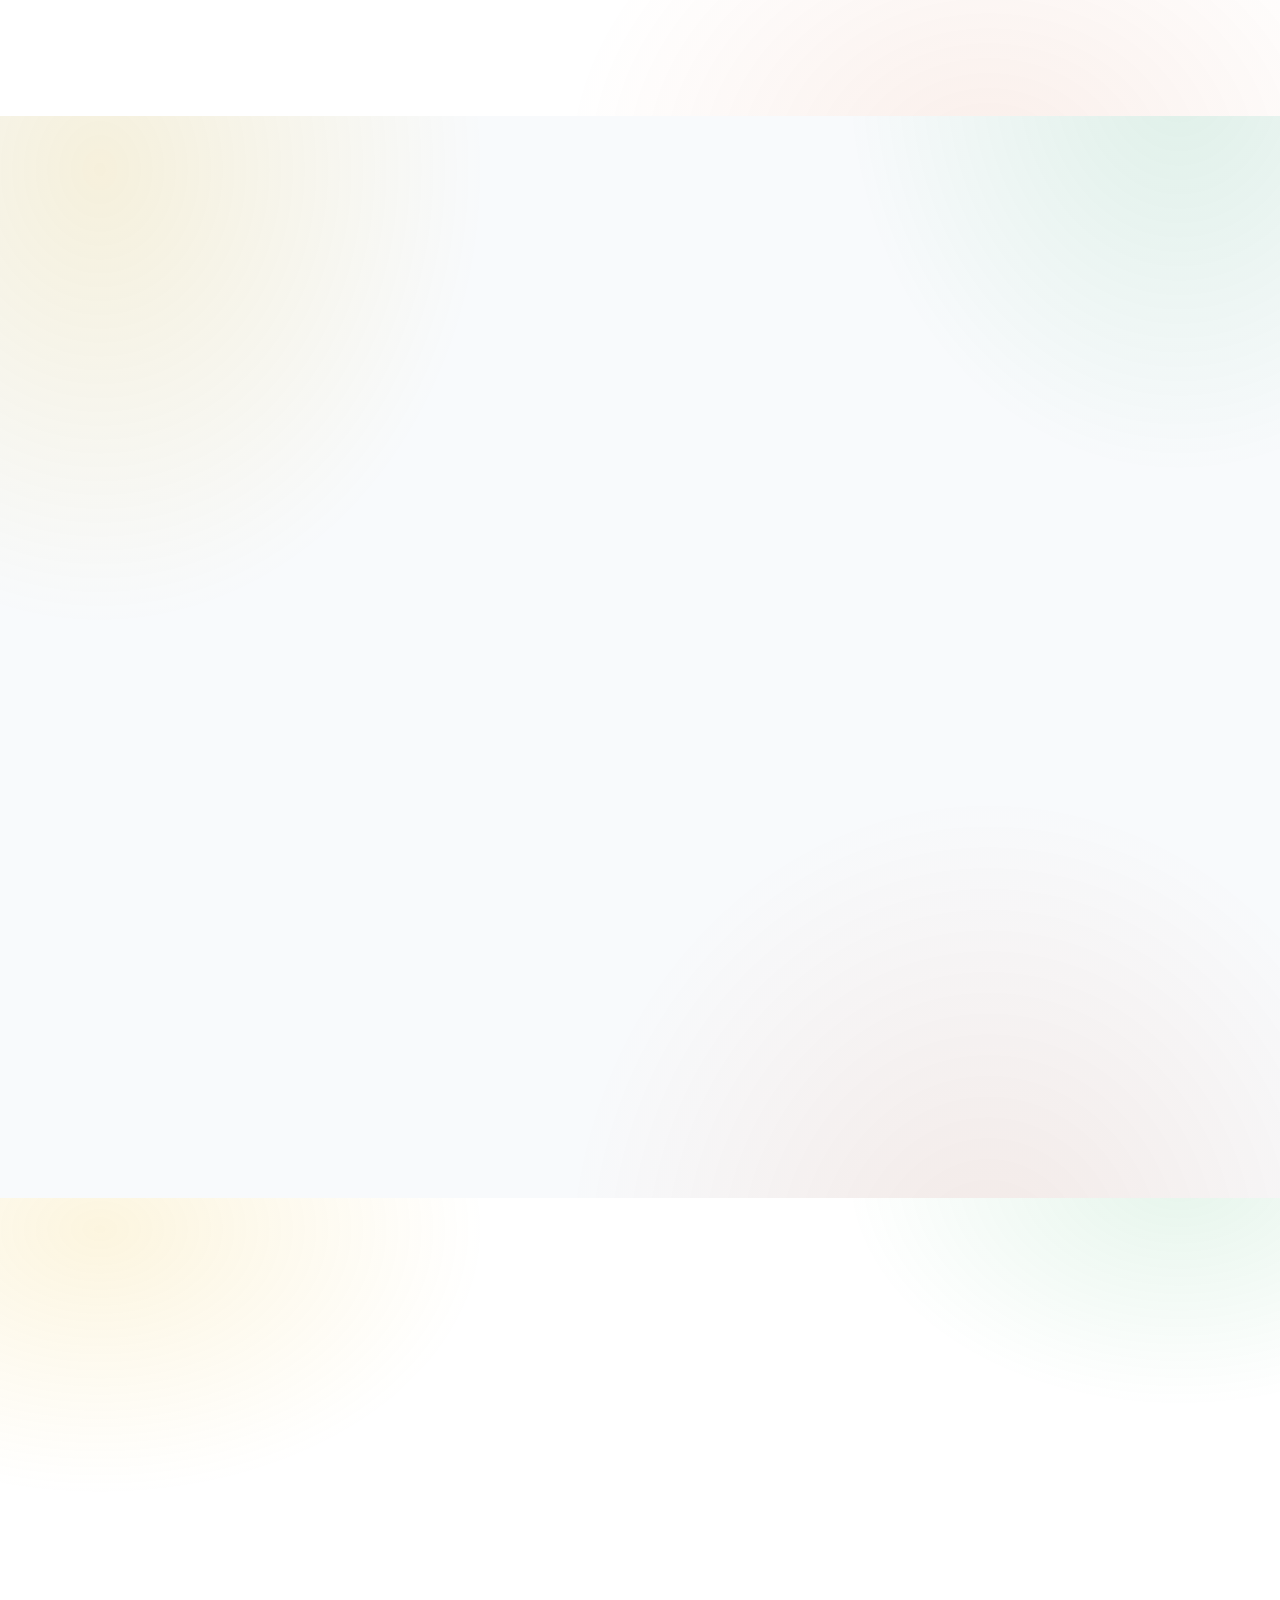
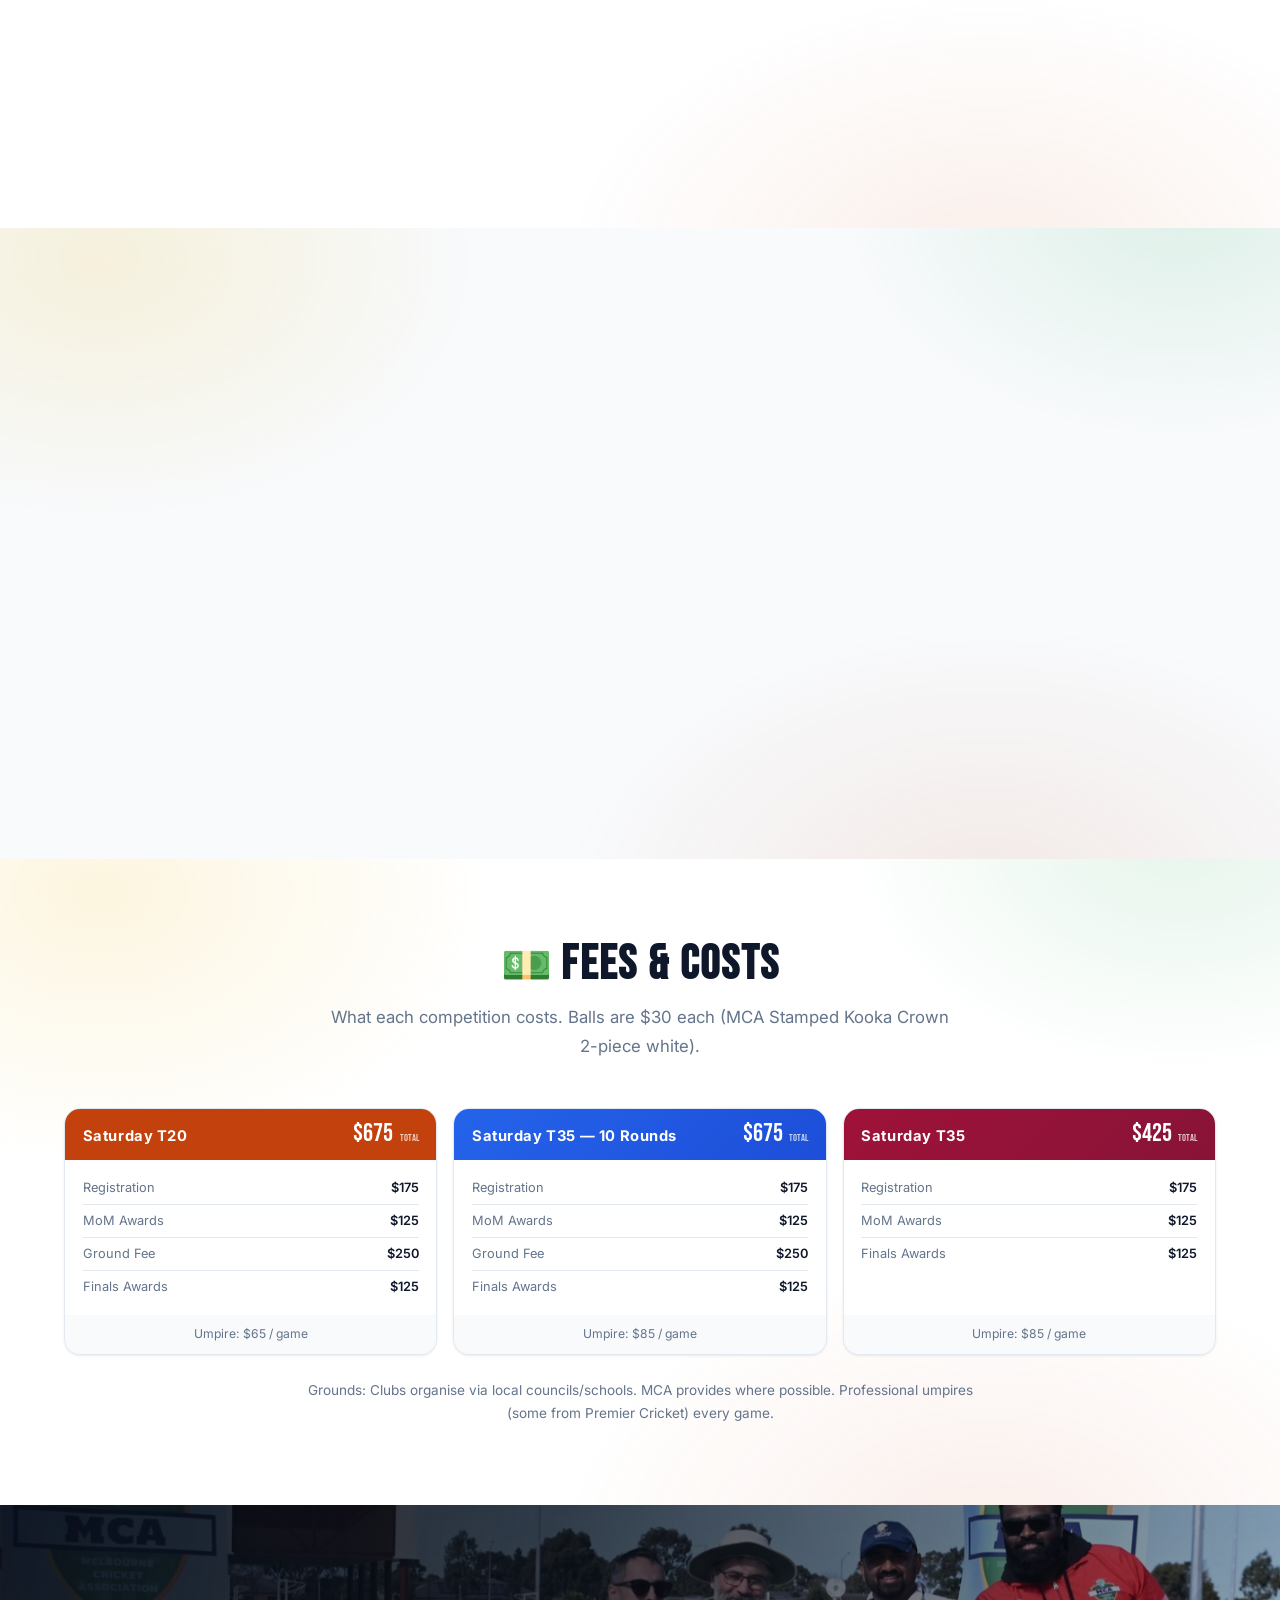
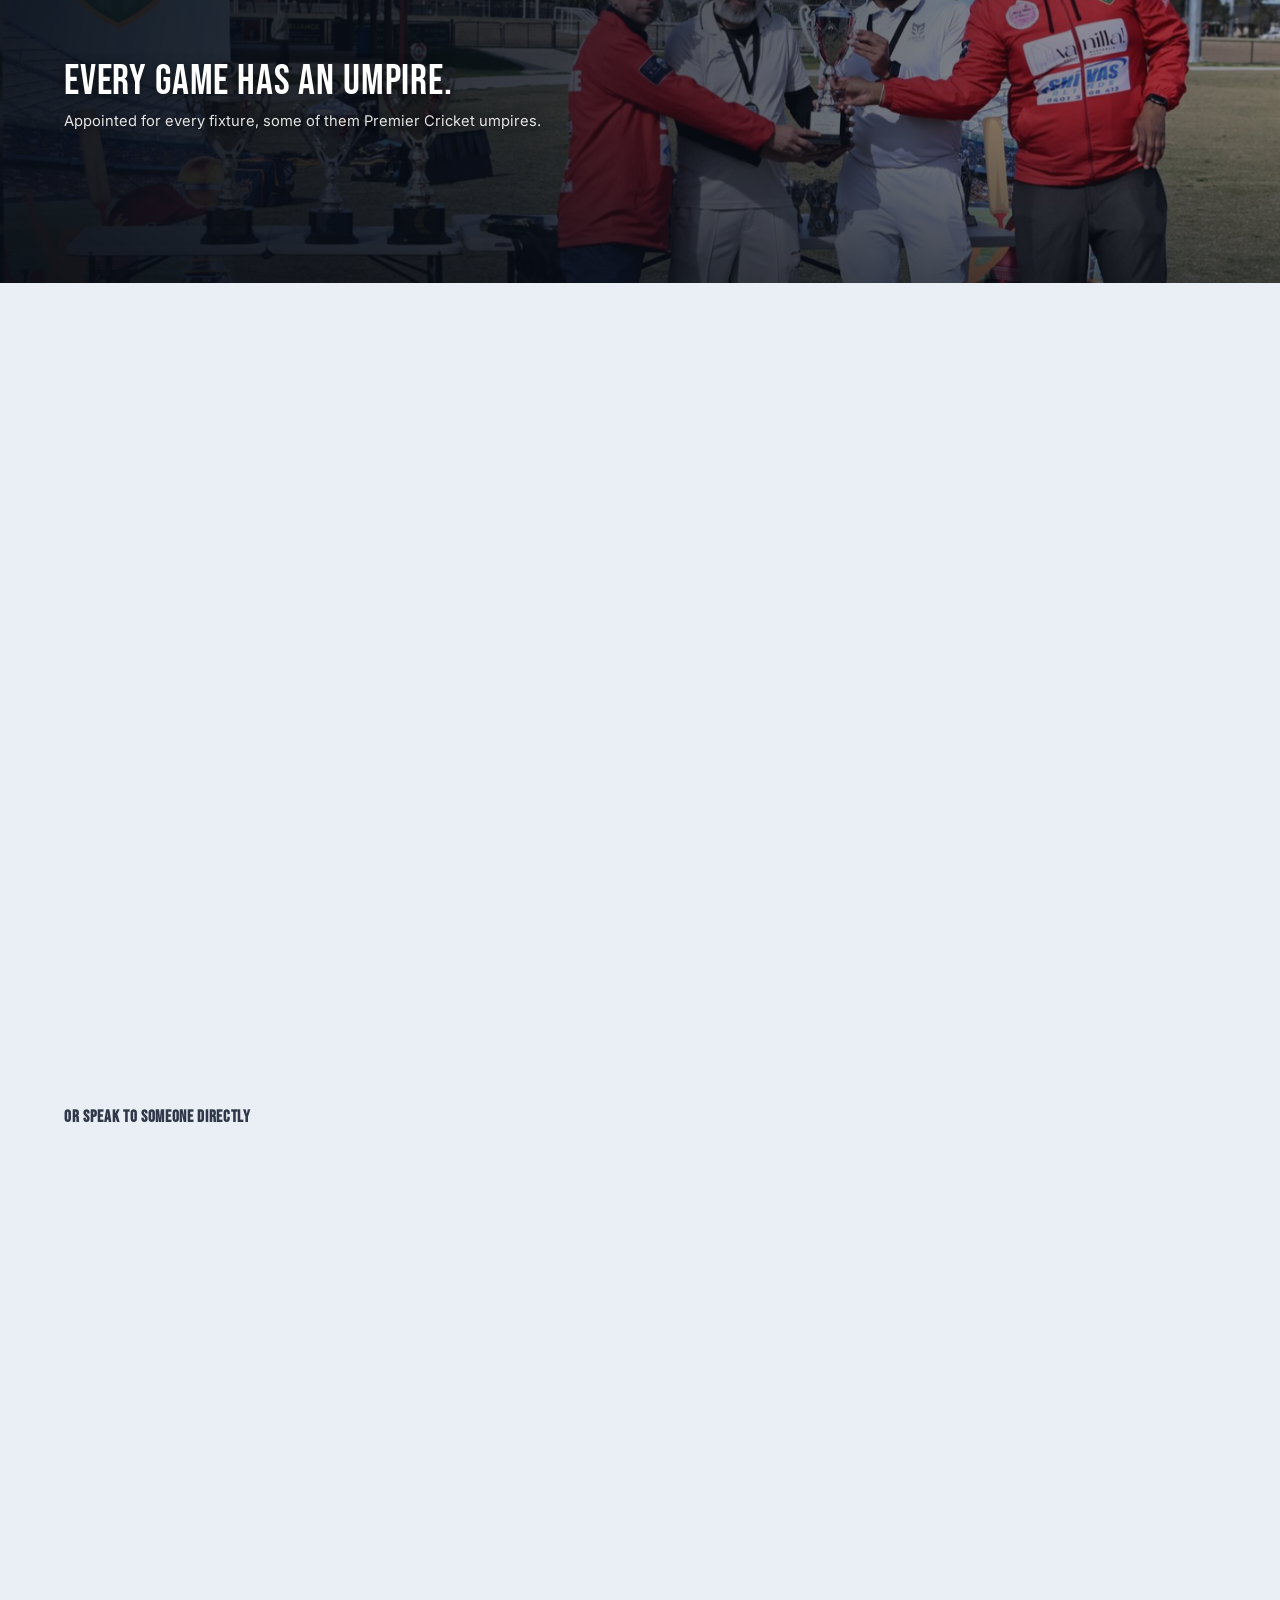
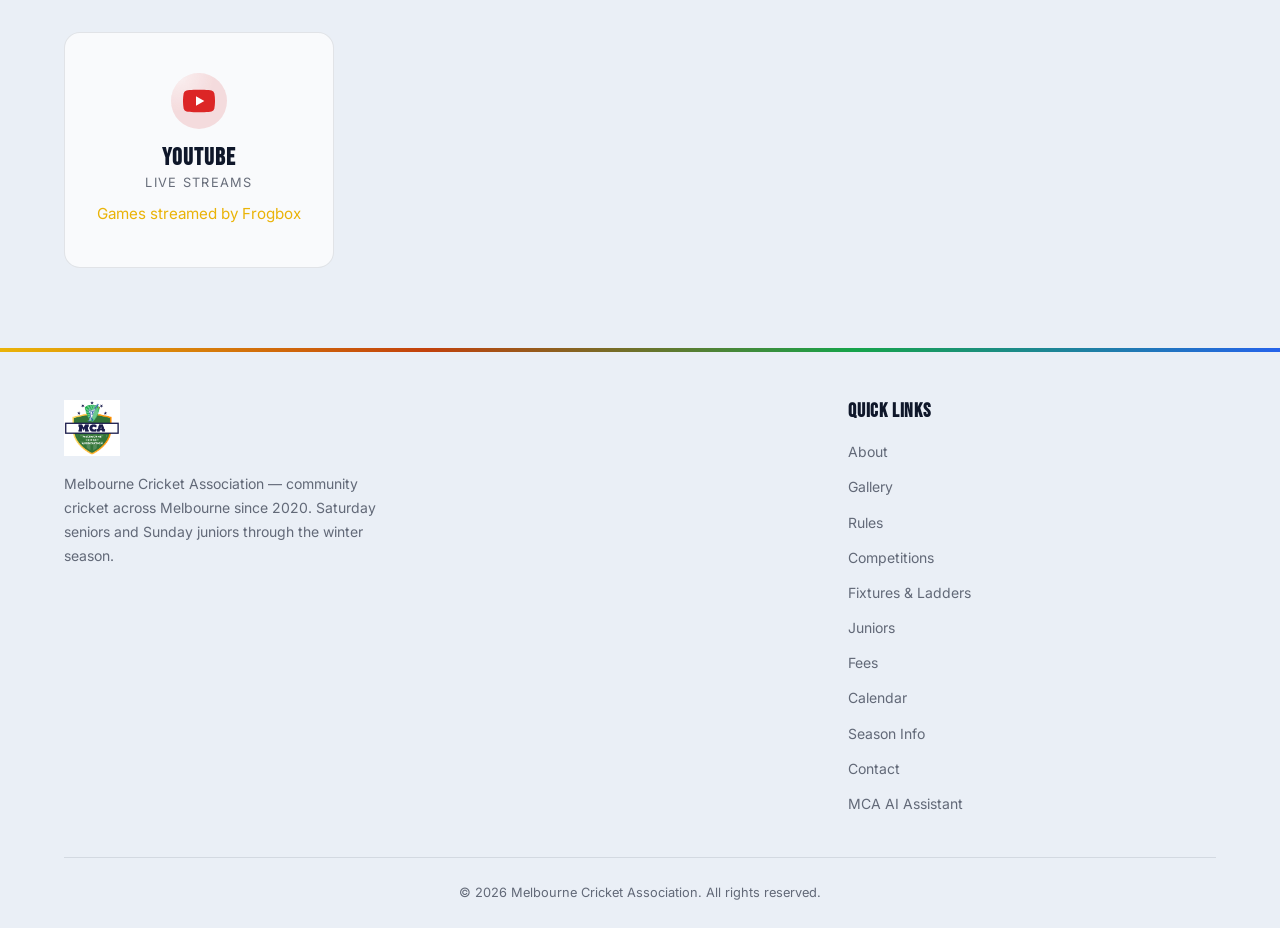
==== commit e1d35928: "Serve the committee's own rule book PDFs Replaces the two files clubs have been downloading since 19" ====
--- a/index.html
+++ b/index.html
@@ -310,7 +310,7 @@
         </div>
         <div class="rules-text">
           <h3>Seniors — One Day (T35) &amp; T20</h3>
-          <p>Formats, powerplays, fielding restrictions, game times, DLS, fees and discipline for the Saturday senior competitions. <strong>Winter 2026, v1.0</strong></p>
+          <p>Formats, powerplays, fielding restrictions, game times, DLS, fees and discipline for the Saturday senior competitions. <strong>Winter 2026, v1.0</strong> &middot; 8 pages.</p>
         </div>
         <a href="rules/MCA-Winter-2026-T35-and-T20-Rules-v1.0.pdf" class="btn btn-gold rules-btn" download>MCA-Winter-2026-T35-and-T20-Rules-v1.0.pdf</a>
       </div>
@@ -326,7 +326,7 @@
         </div>
         <div class="rules-text">
           <h3>Juniors — U11, U13 &amp; U15</h3>
-          <p>Age groups and DOB windows, batter retirement, wicket caps, pitch and boundary sizes, child safety and code of behaviour. <strong>Winter 2026, v0.4</strong></p>
+          <p>Age groups and DOB windows, batter retirement, wicket caps, pitch and boundary sizes, child safety and code of behaviour. <strong>Winter 2026, v0.4</strong> &middot; 7 pages.</p>
         </div>
         <a href="rules/MCA-Juniors-Winter-2026-Rules-v0.4.pdf" class="btn btn-gold rules-btn" download>MCA-Juniors-Winter-2026-Rules-v0.4.pdf</a>
       </div>
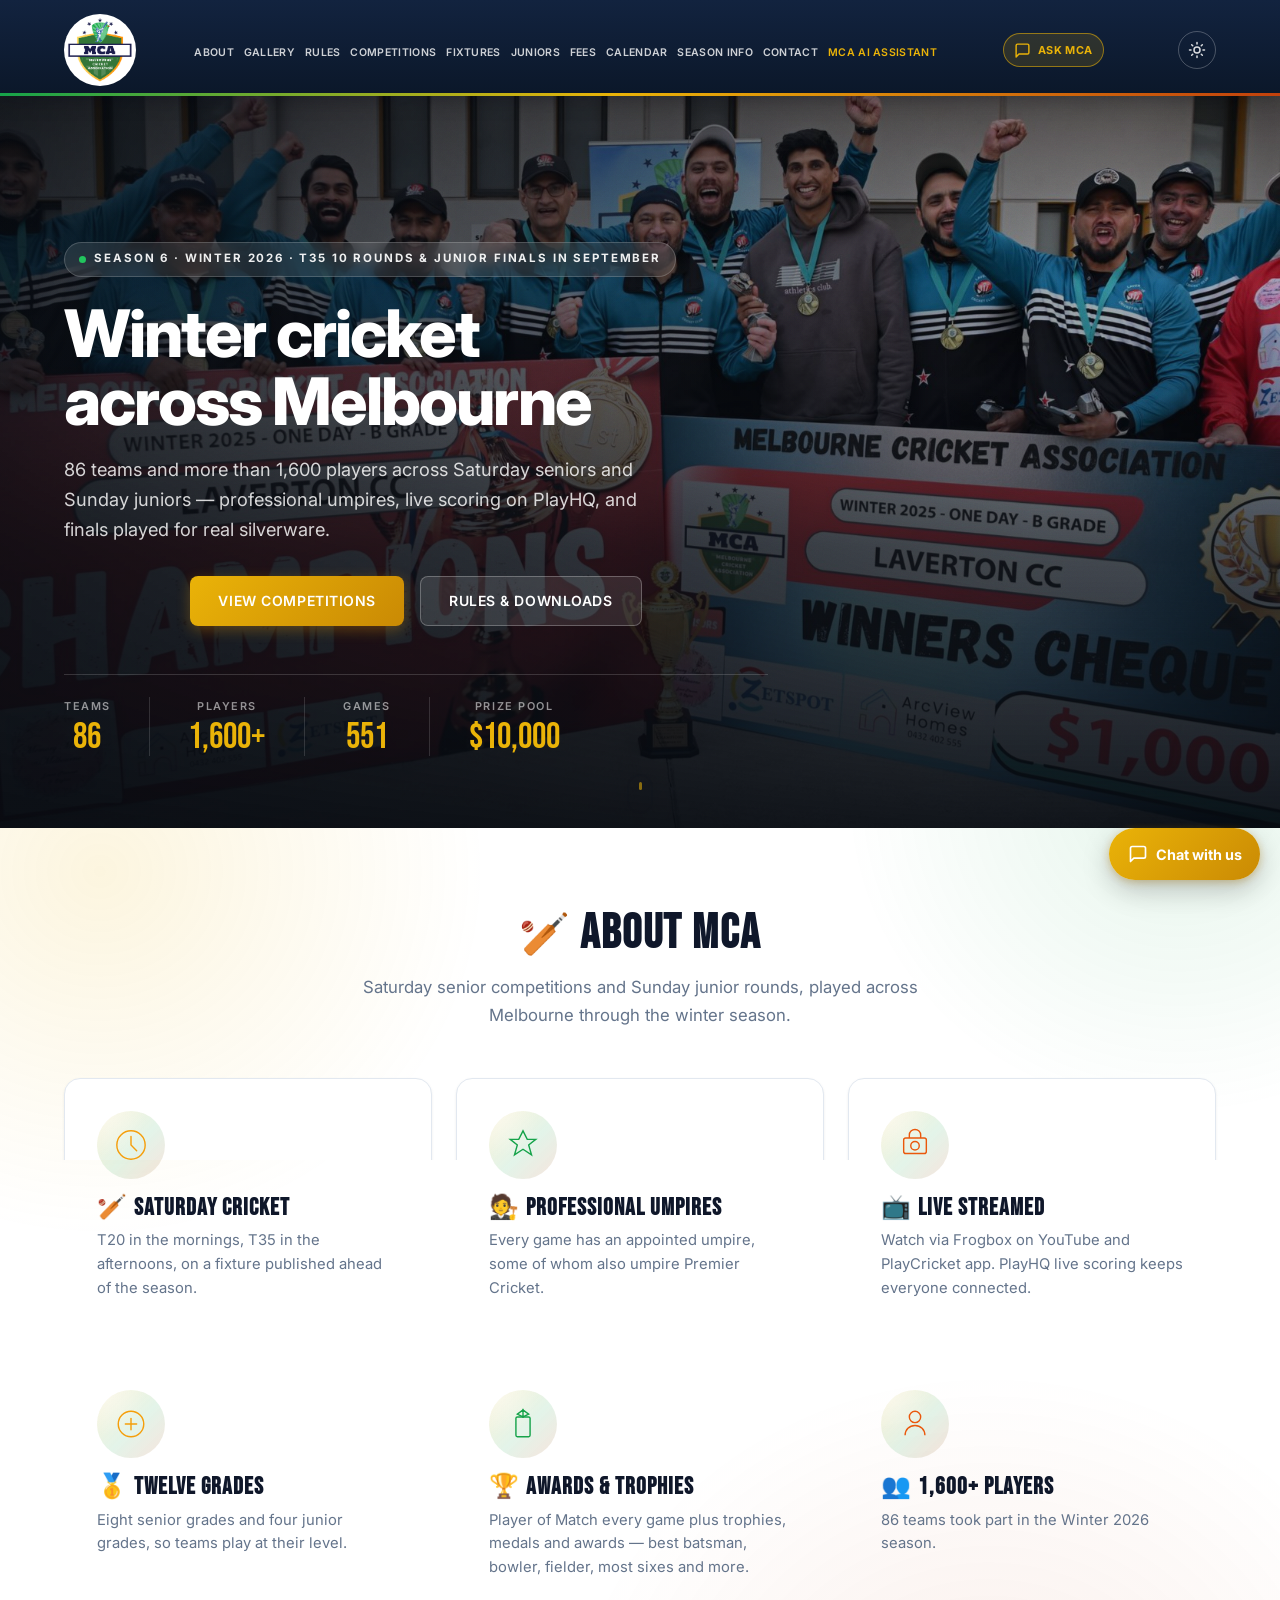
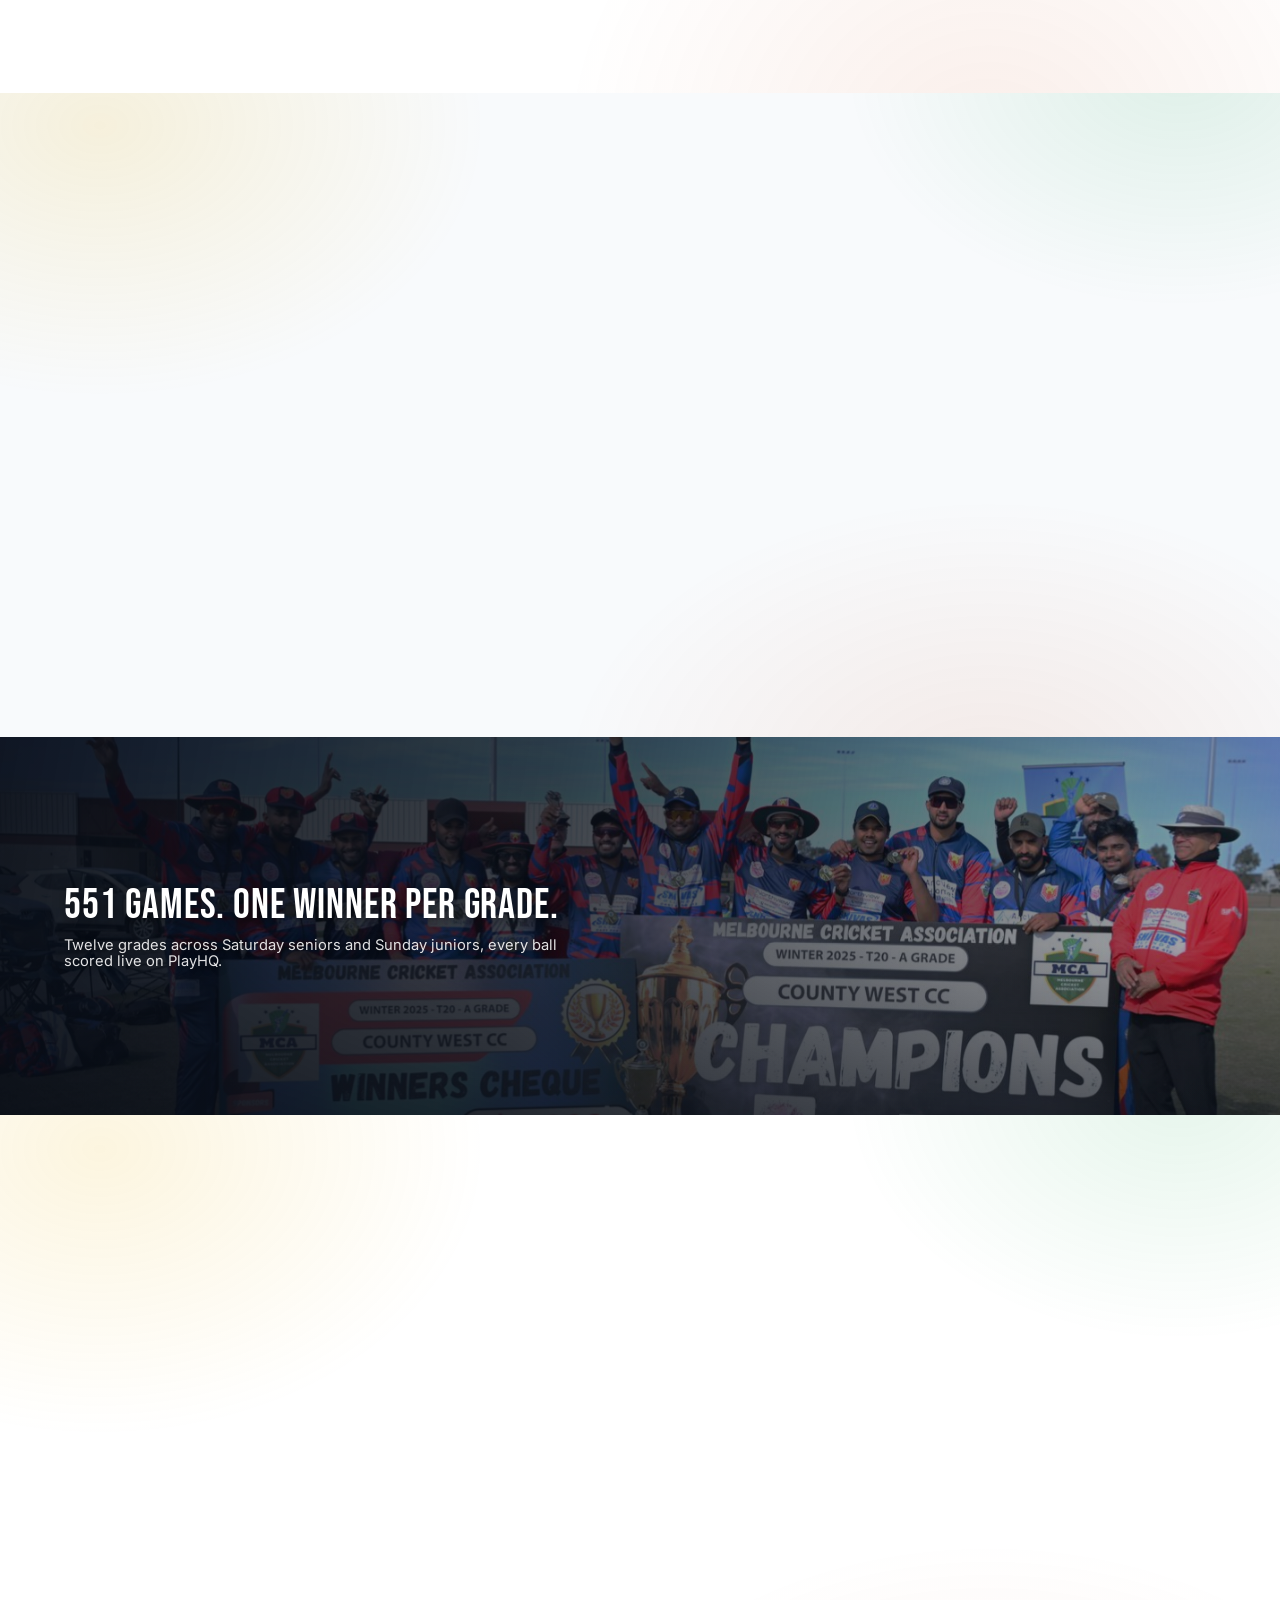
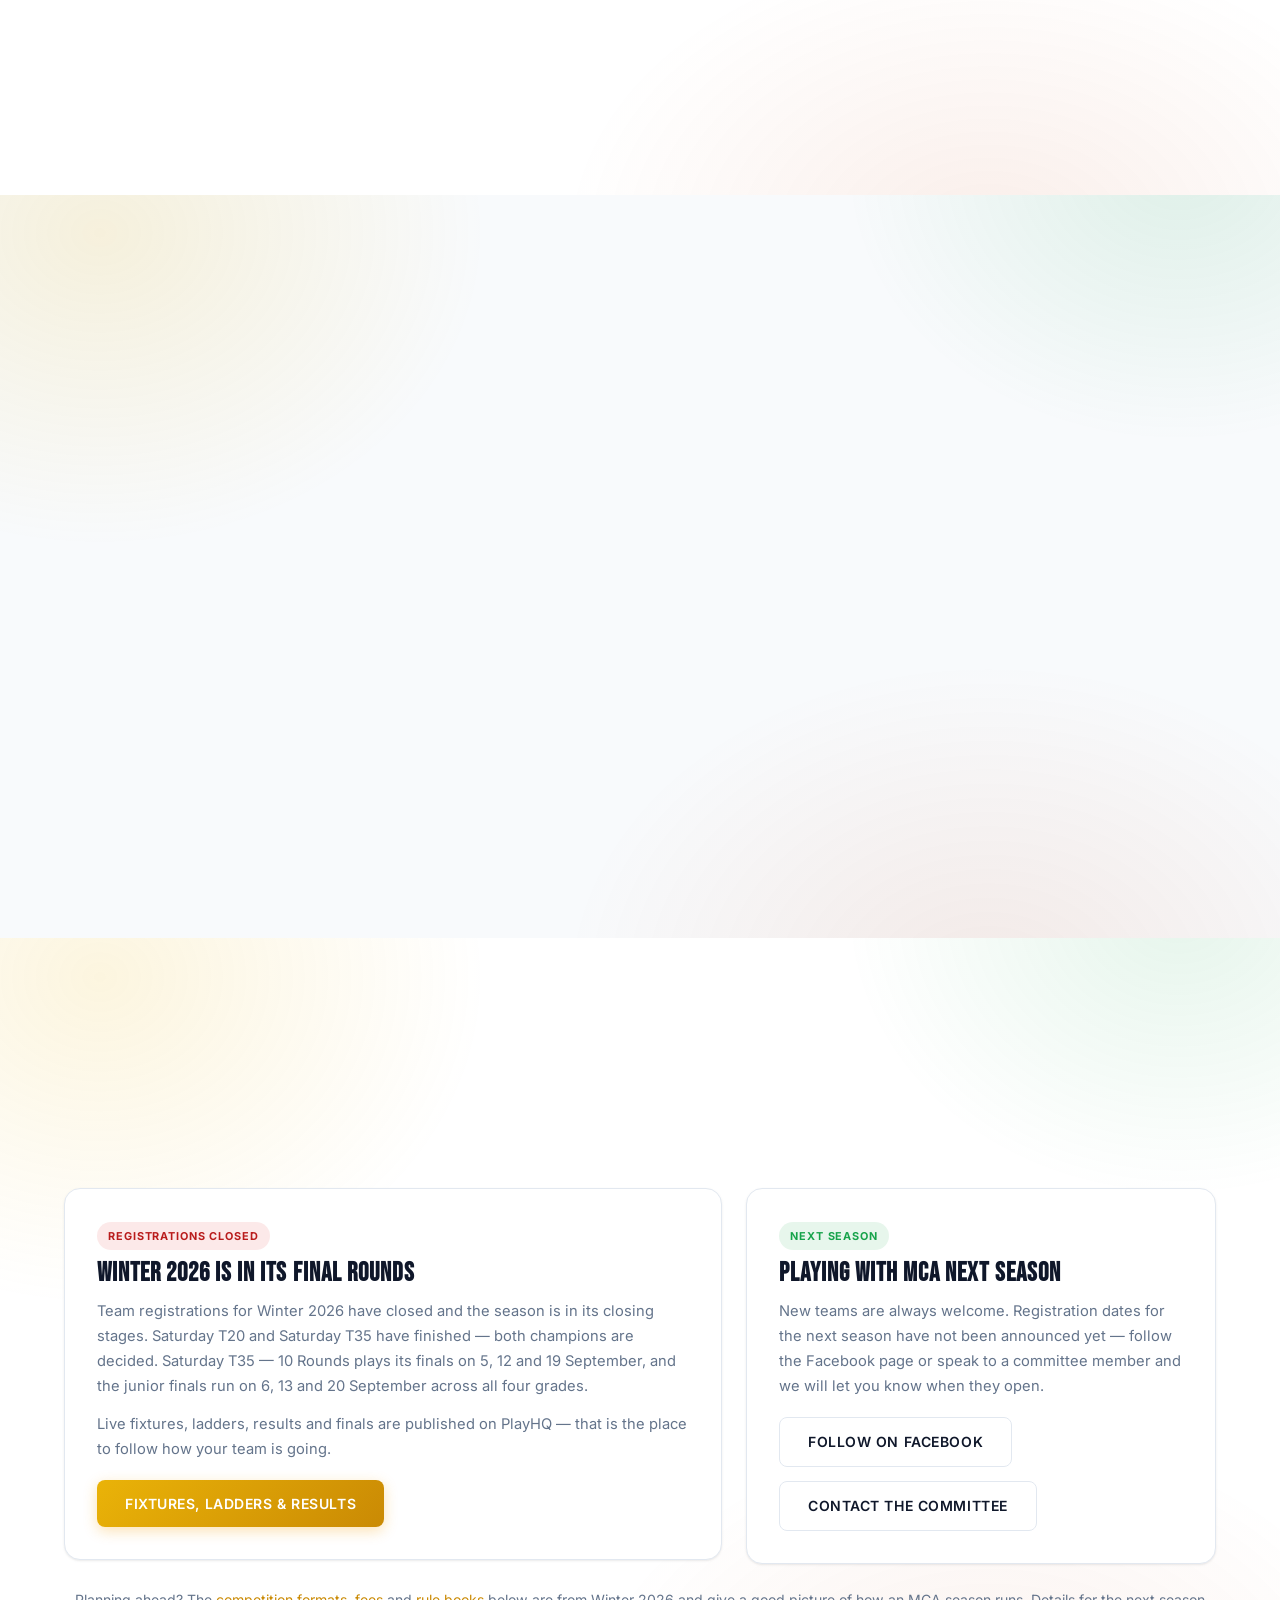
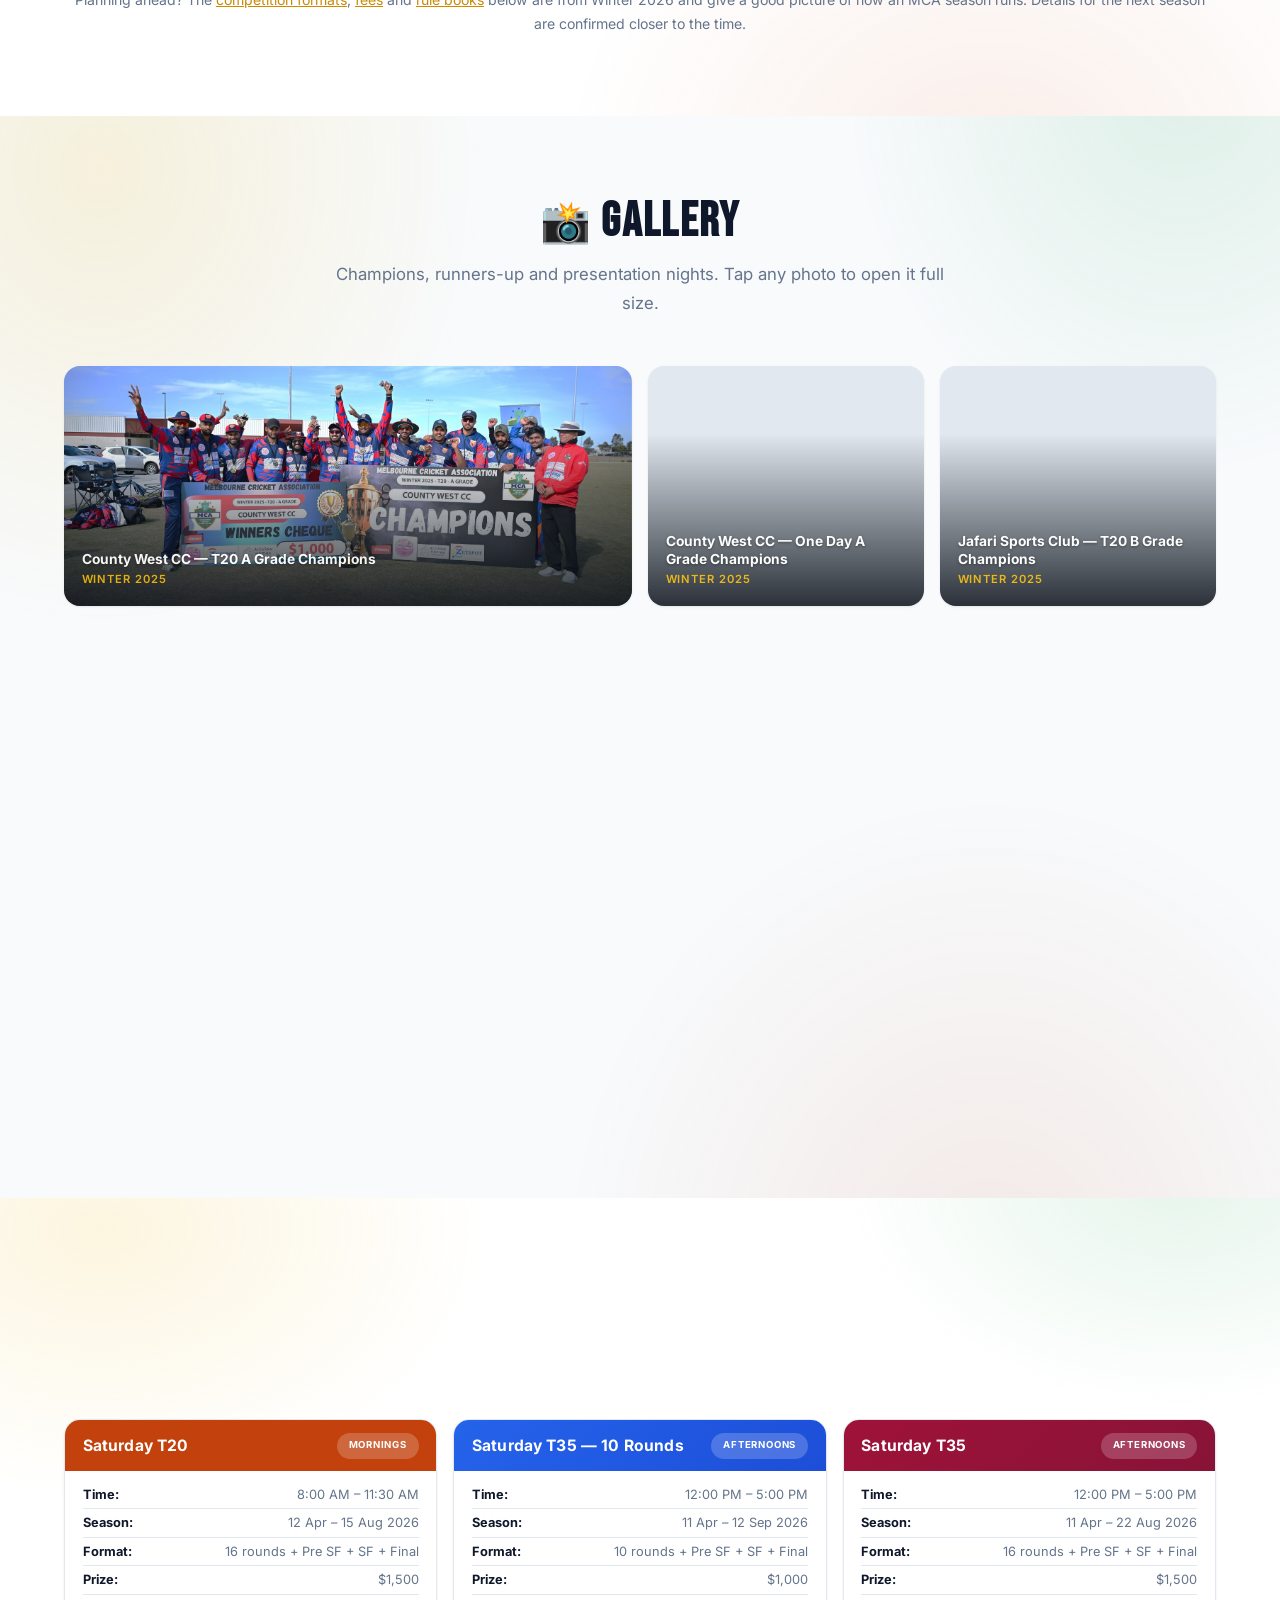
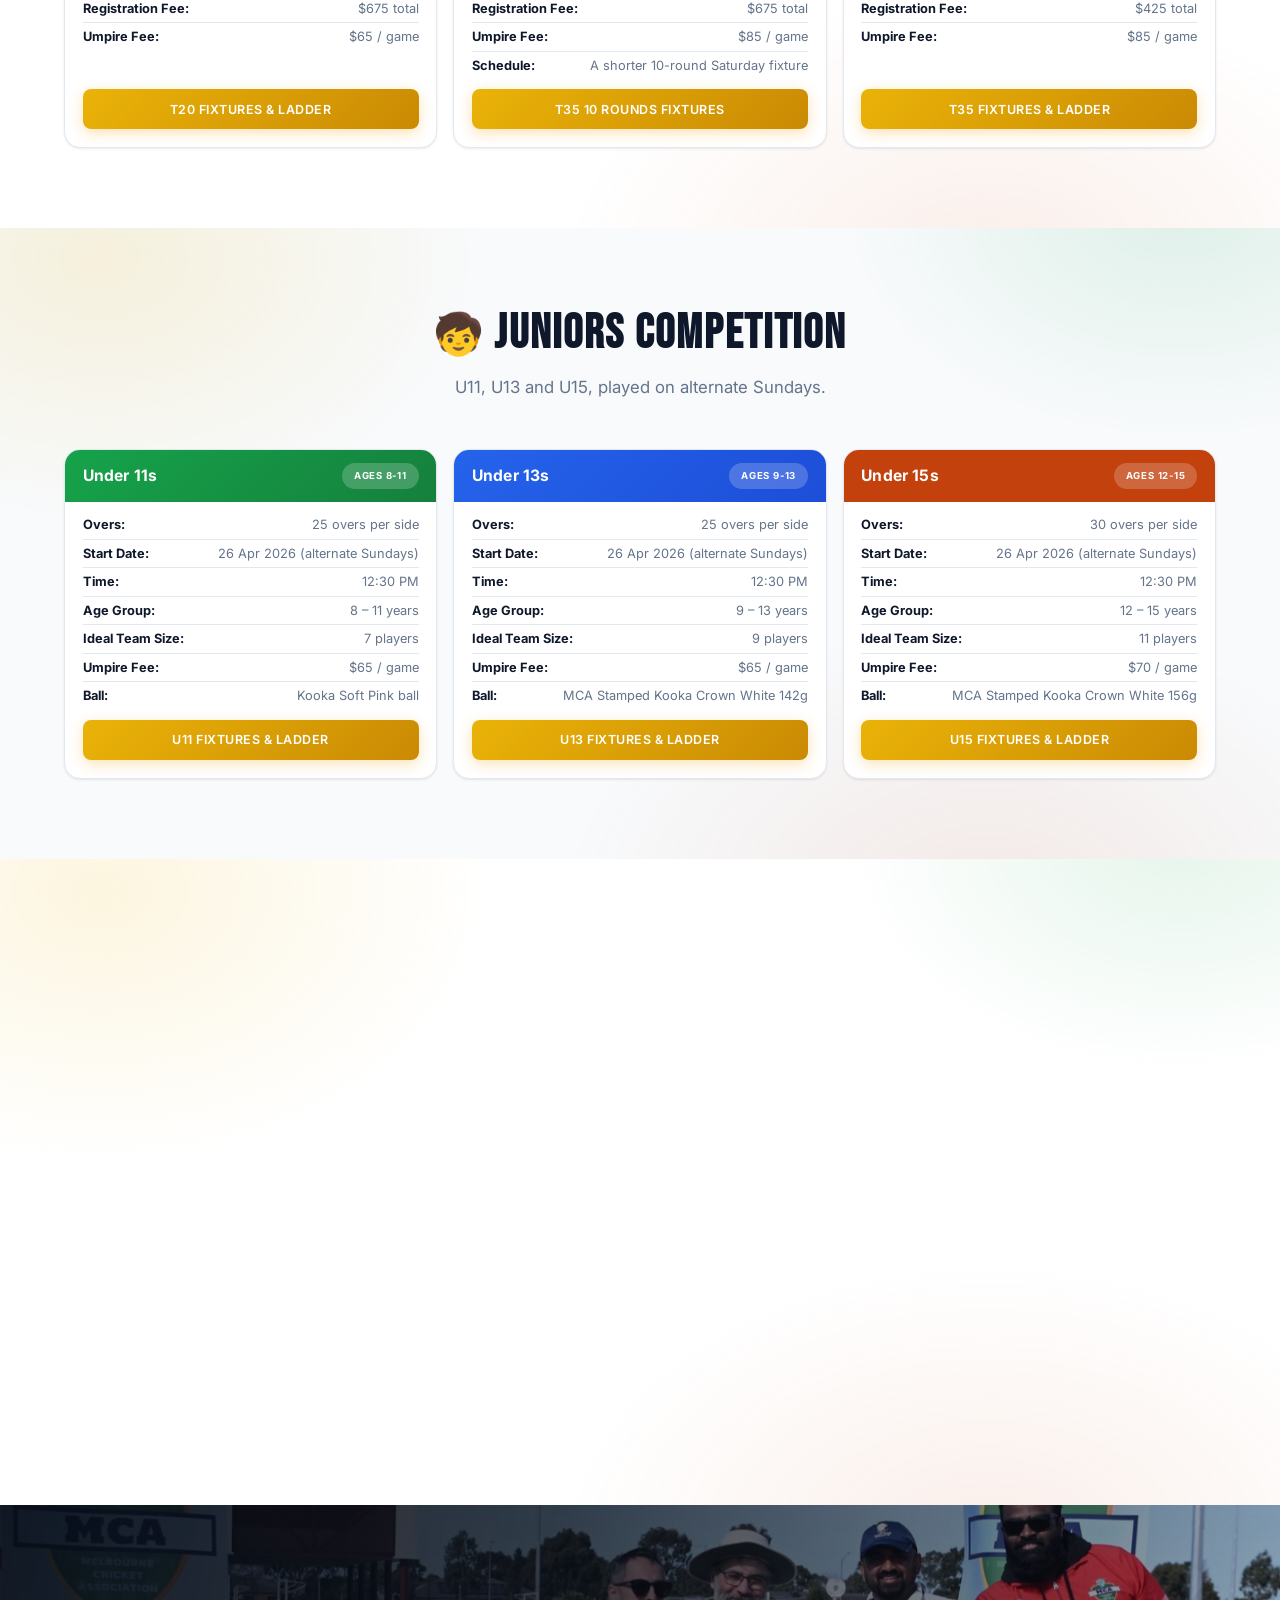
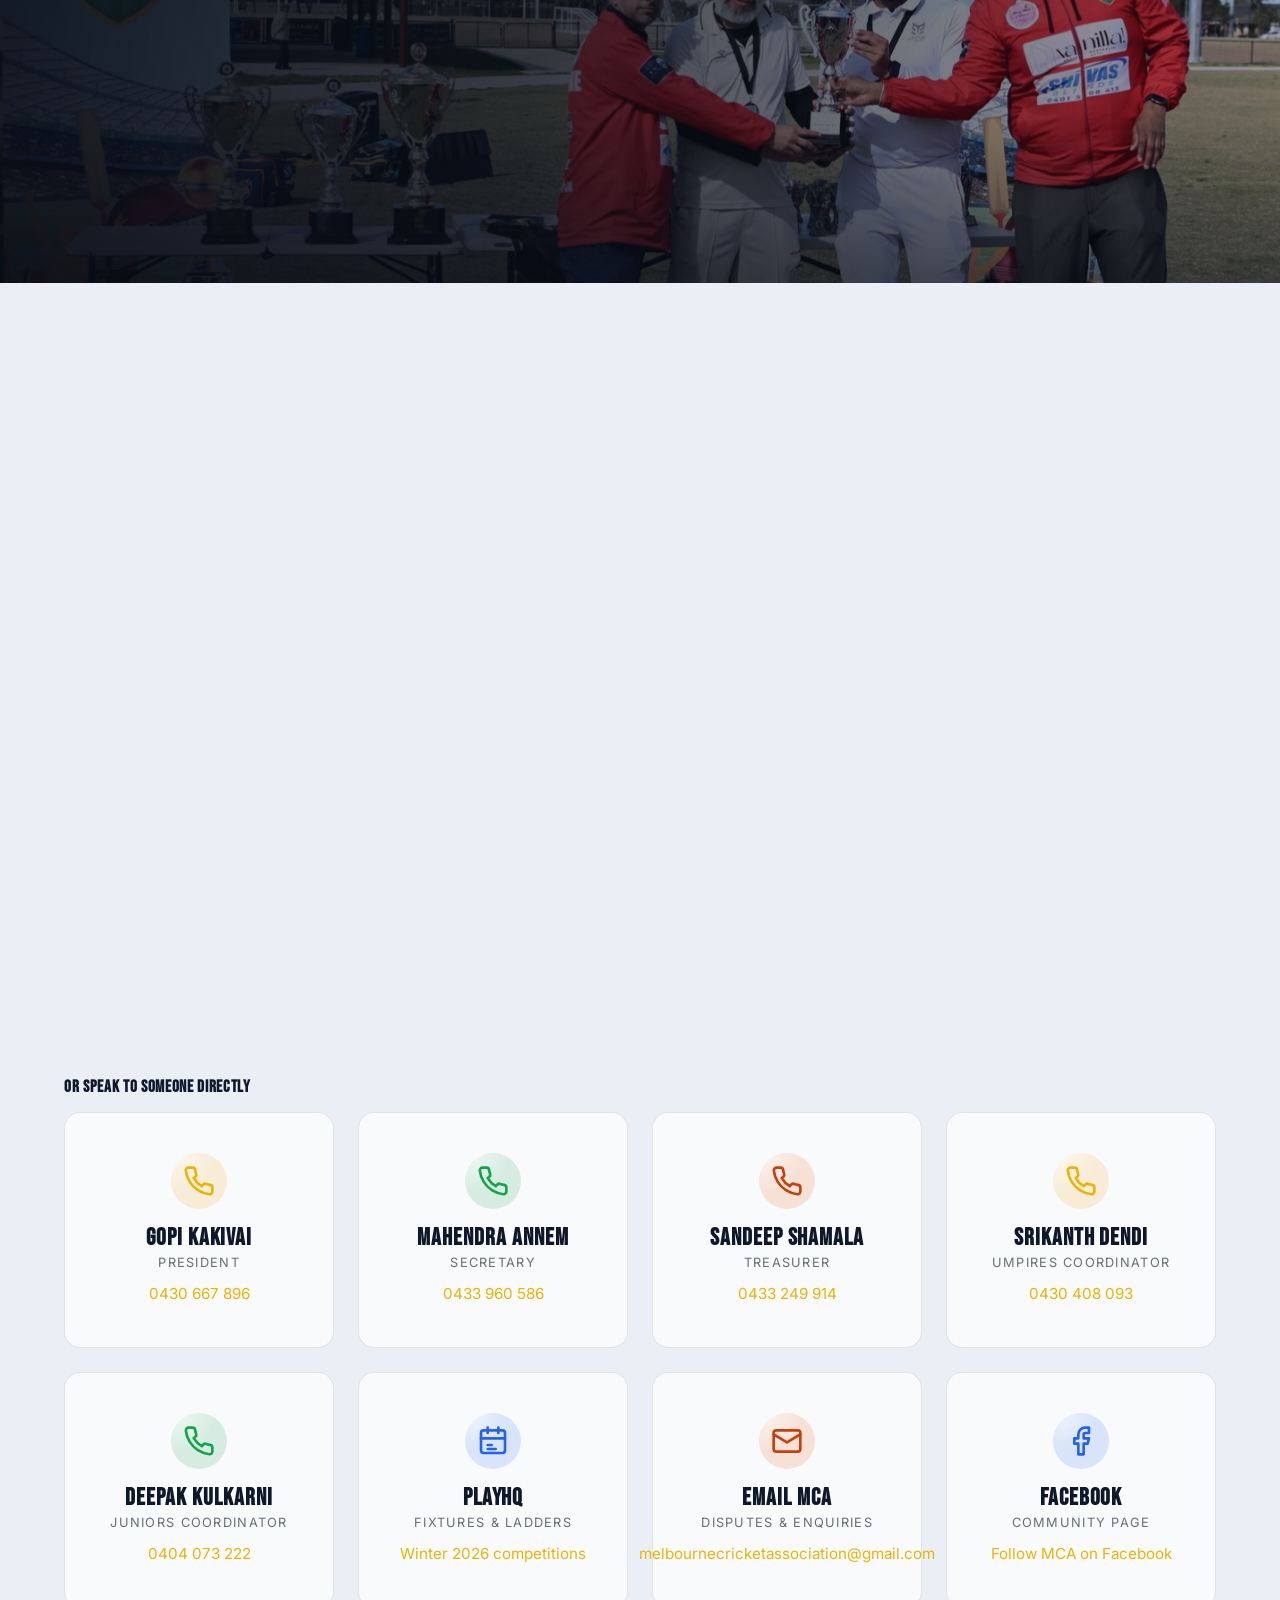
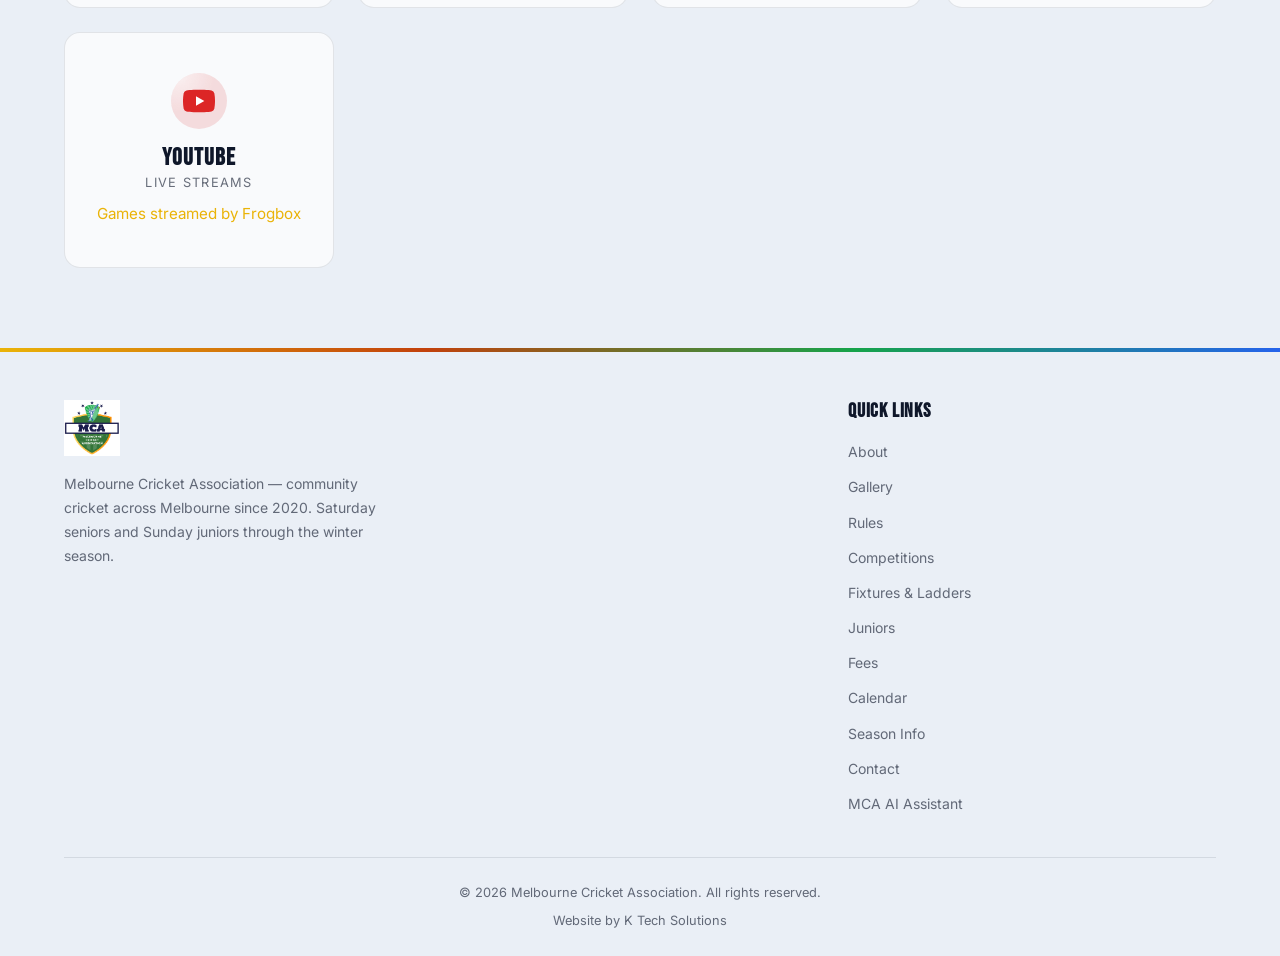
==== commit c4c2b467: "Credit K Tech Solutions in the footer A line under the copyright, linking to ktechify.com, opening i" ====
--- a/index.html
+++ b/index.html
@@ -823,6 +823,7 @@
     </div>
     <div class="footer-bottom container">
       <p>&copy; 2026 Melbourne Cricket Association. All rights reserved.</p>
+      <p class="footer-credit">Website by <a href="https://www.ktechify.com" target="_blank" rel="noopener">K Tech Solutions</a></p>
     </div>
   </footer>
 
--- a/styles.css
+++ b/styles.css
@@ -1499,6 +1499,26 @@
   color: var(--surface-deep-dim);
 }
 
+/* Developer credit. Takes the size and muted colour from .footer-bottom so it
+   sits level with the copyright, and the link stays muted until hover — it is
+   a credit, not a call to action. Its own centred line, because the copyright
+   already fills the width on a phone and a second item beside it would wrap
+   mid-sentence. Margins are reset globally, hence the explicit top margin. */
+.footer-credit {
+  margin-top: 0.4rem;
+}
+
+.footer-credit a {
+  color: inherit;
+  text-decoration: none;
+}
+
+.footer-credit a:hover,
+.footer-credit a:focus-visible {
+  color: var(--gold);
+  text-decoration: underline;
+}
+
 /* ============================================================
    Fixtures & Ladders
    ============================================================ */
